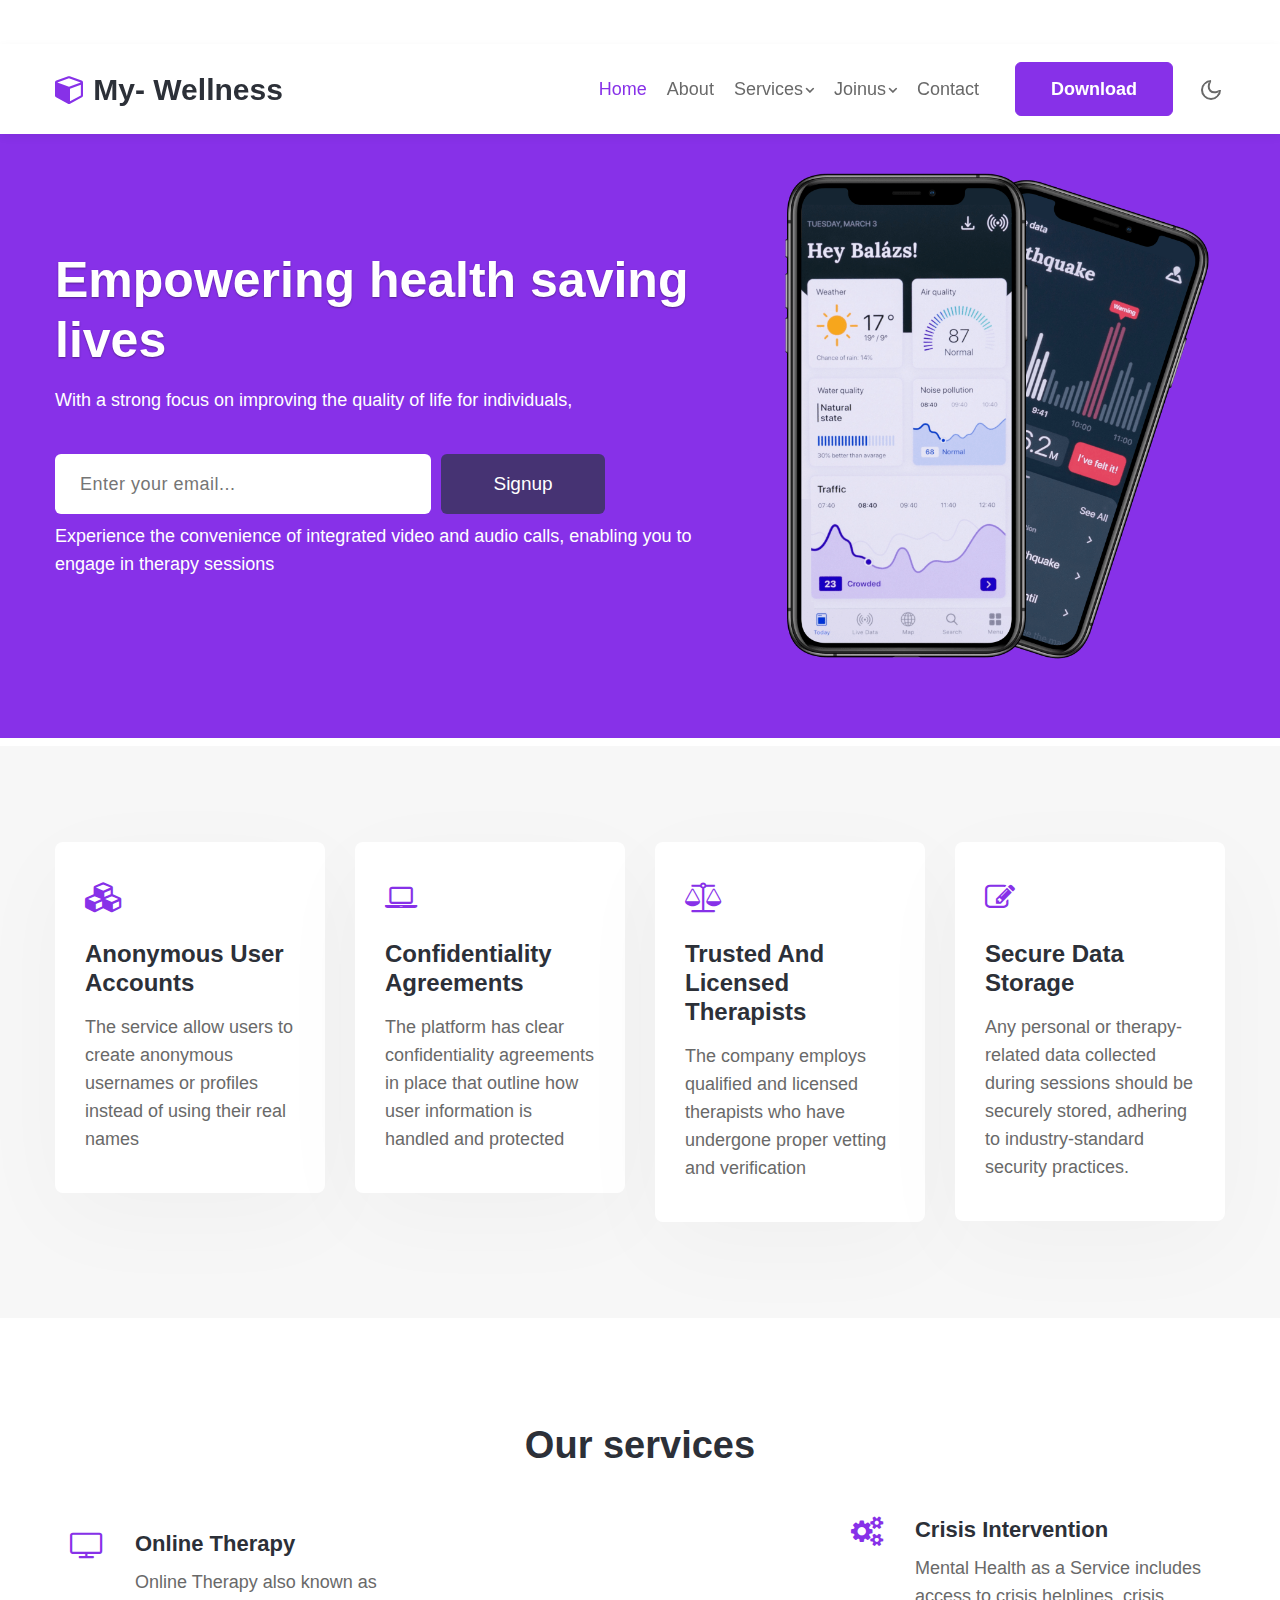
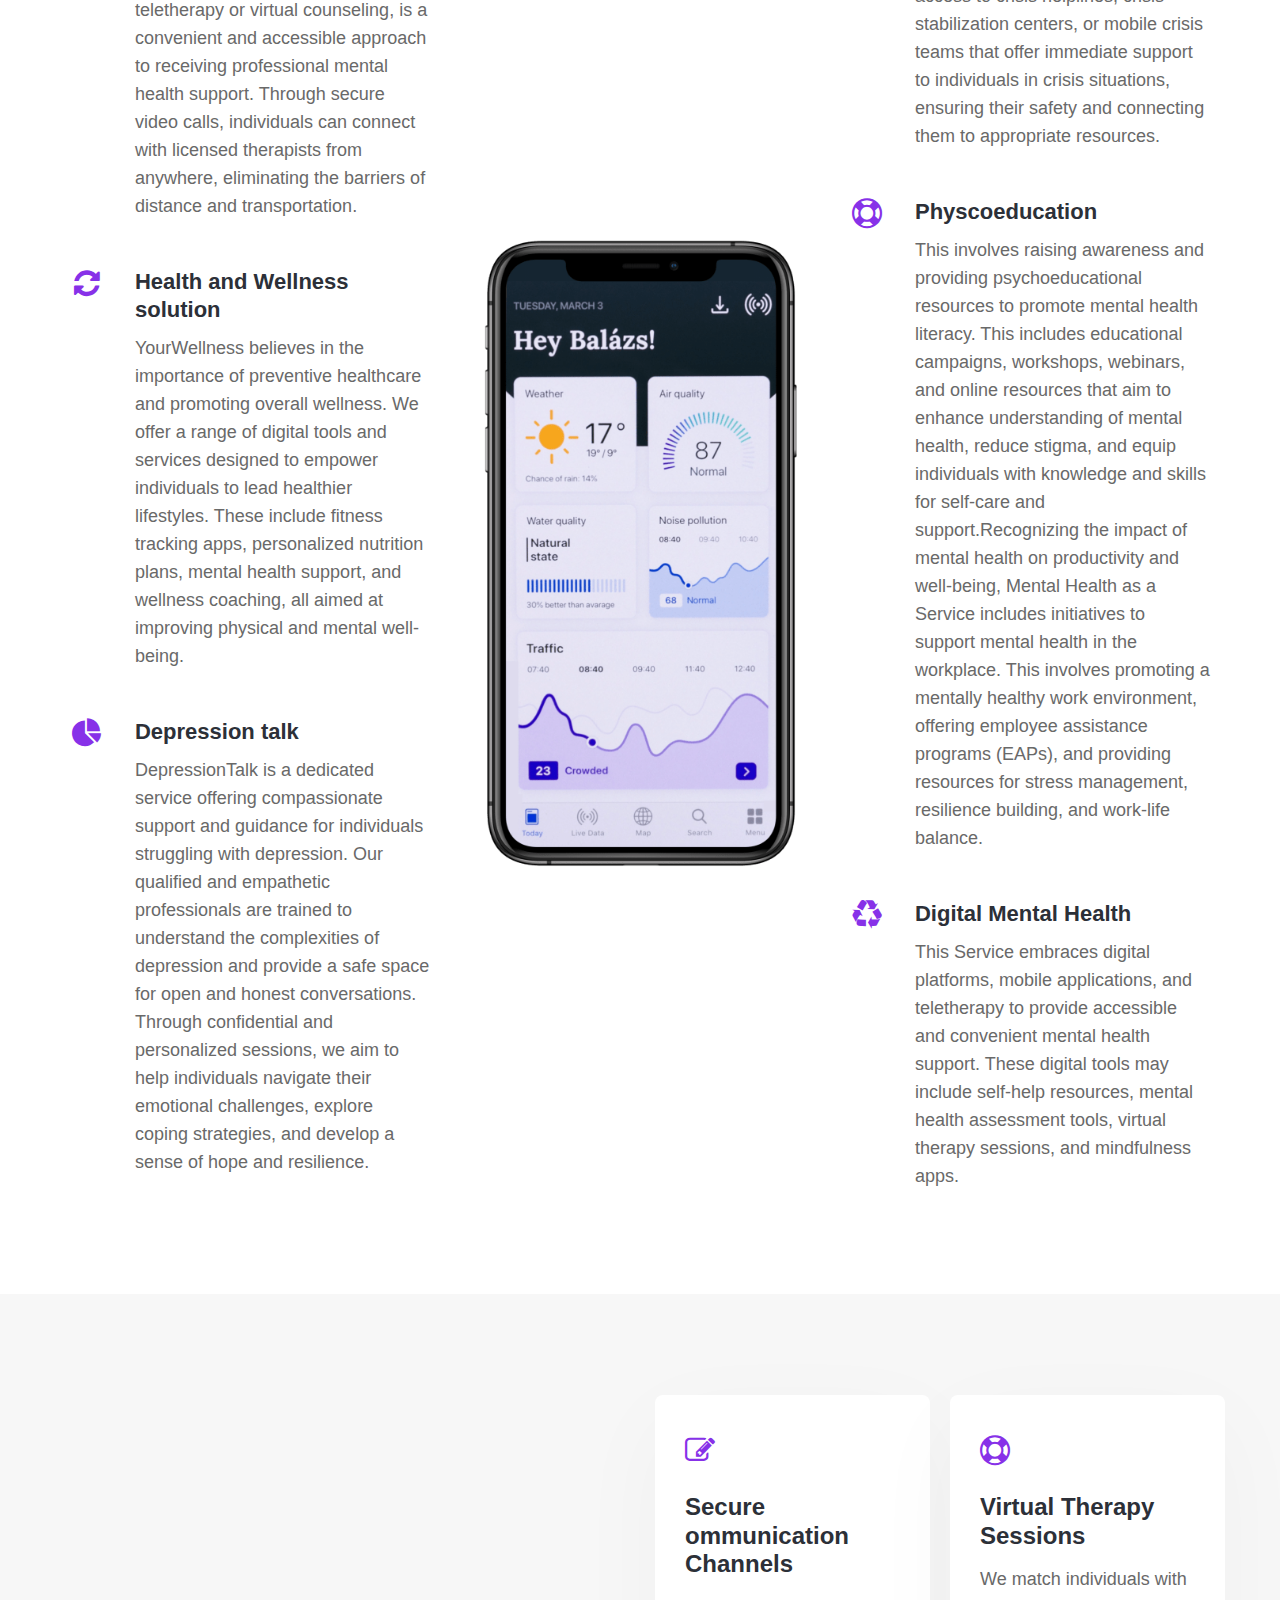
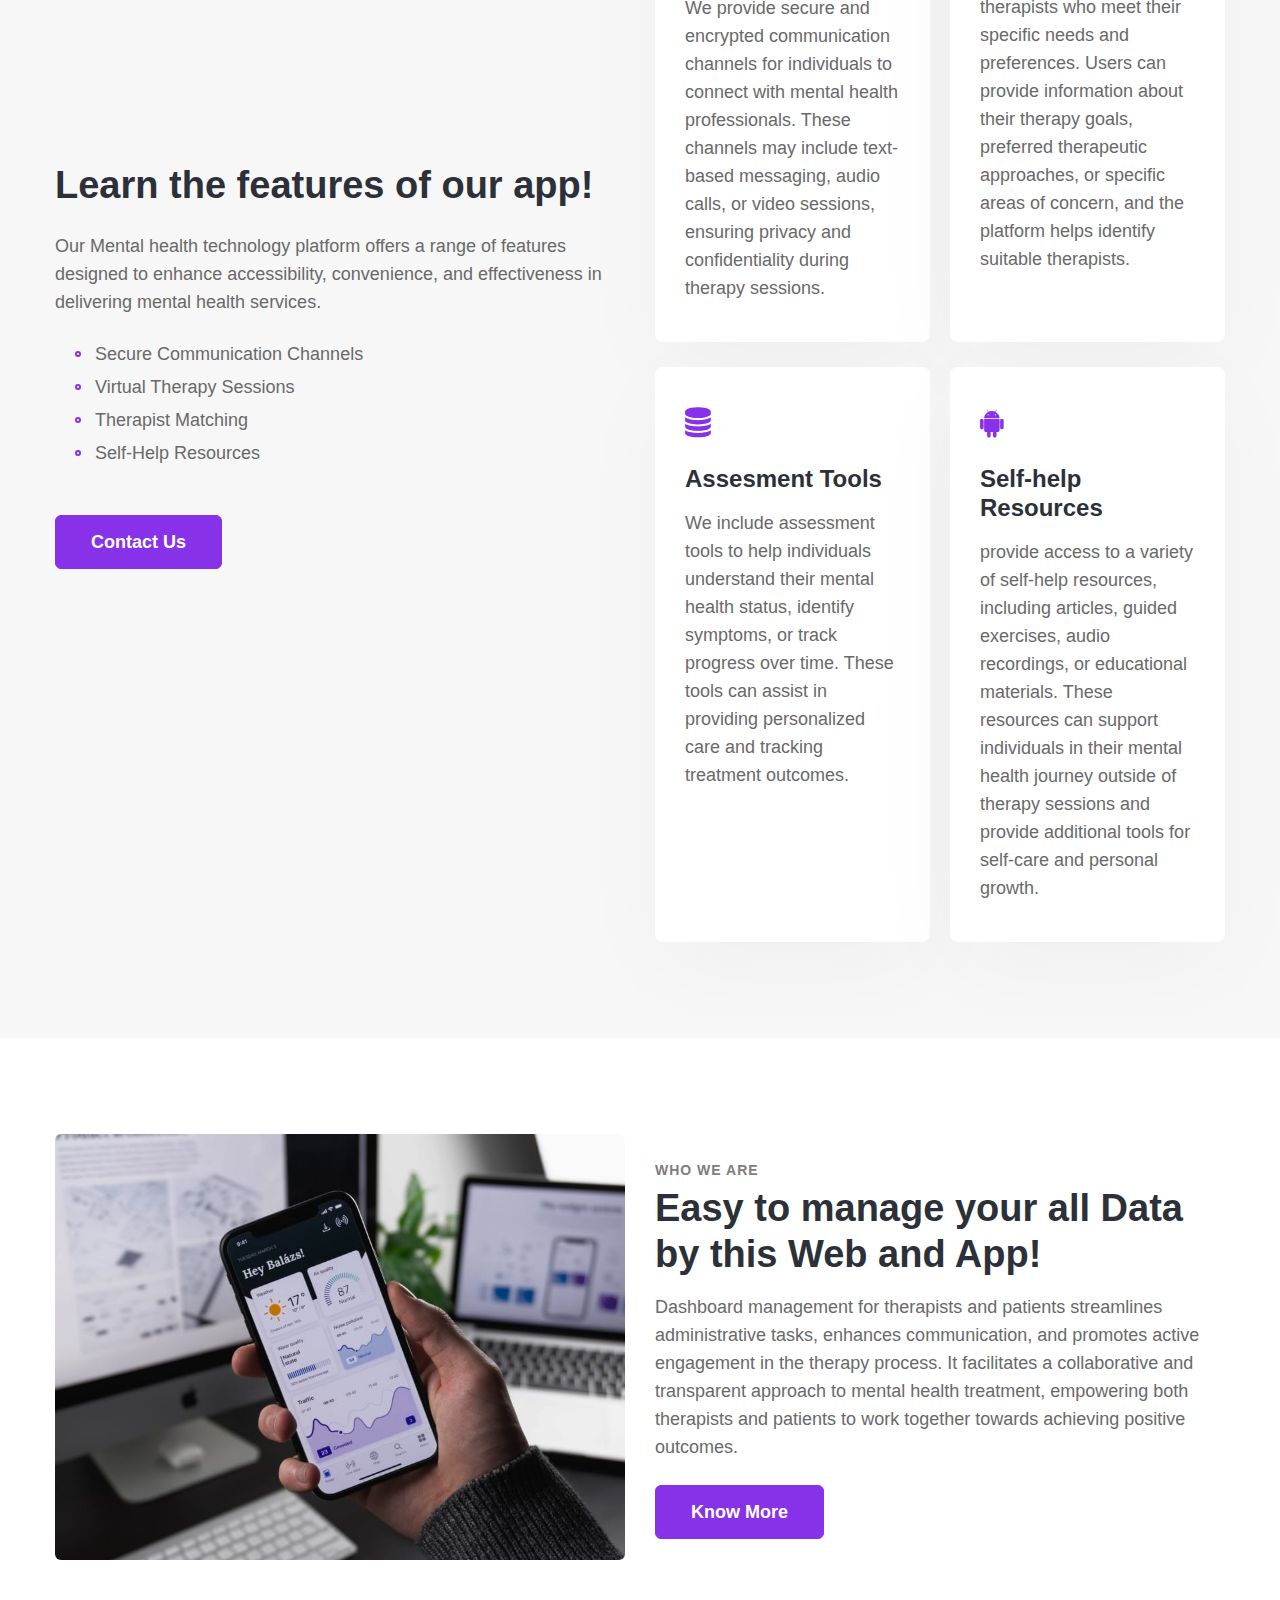
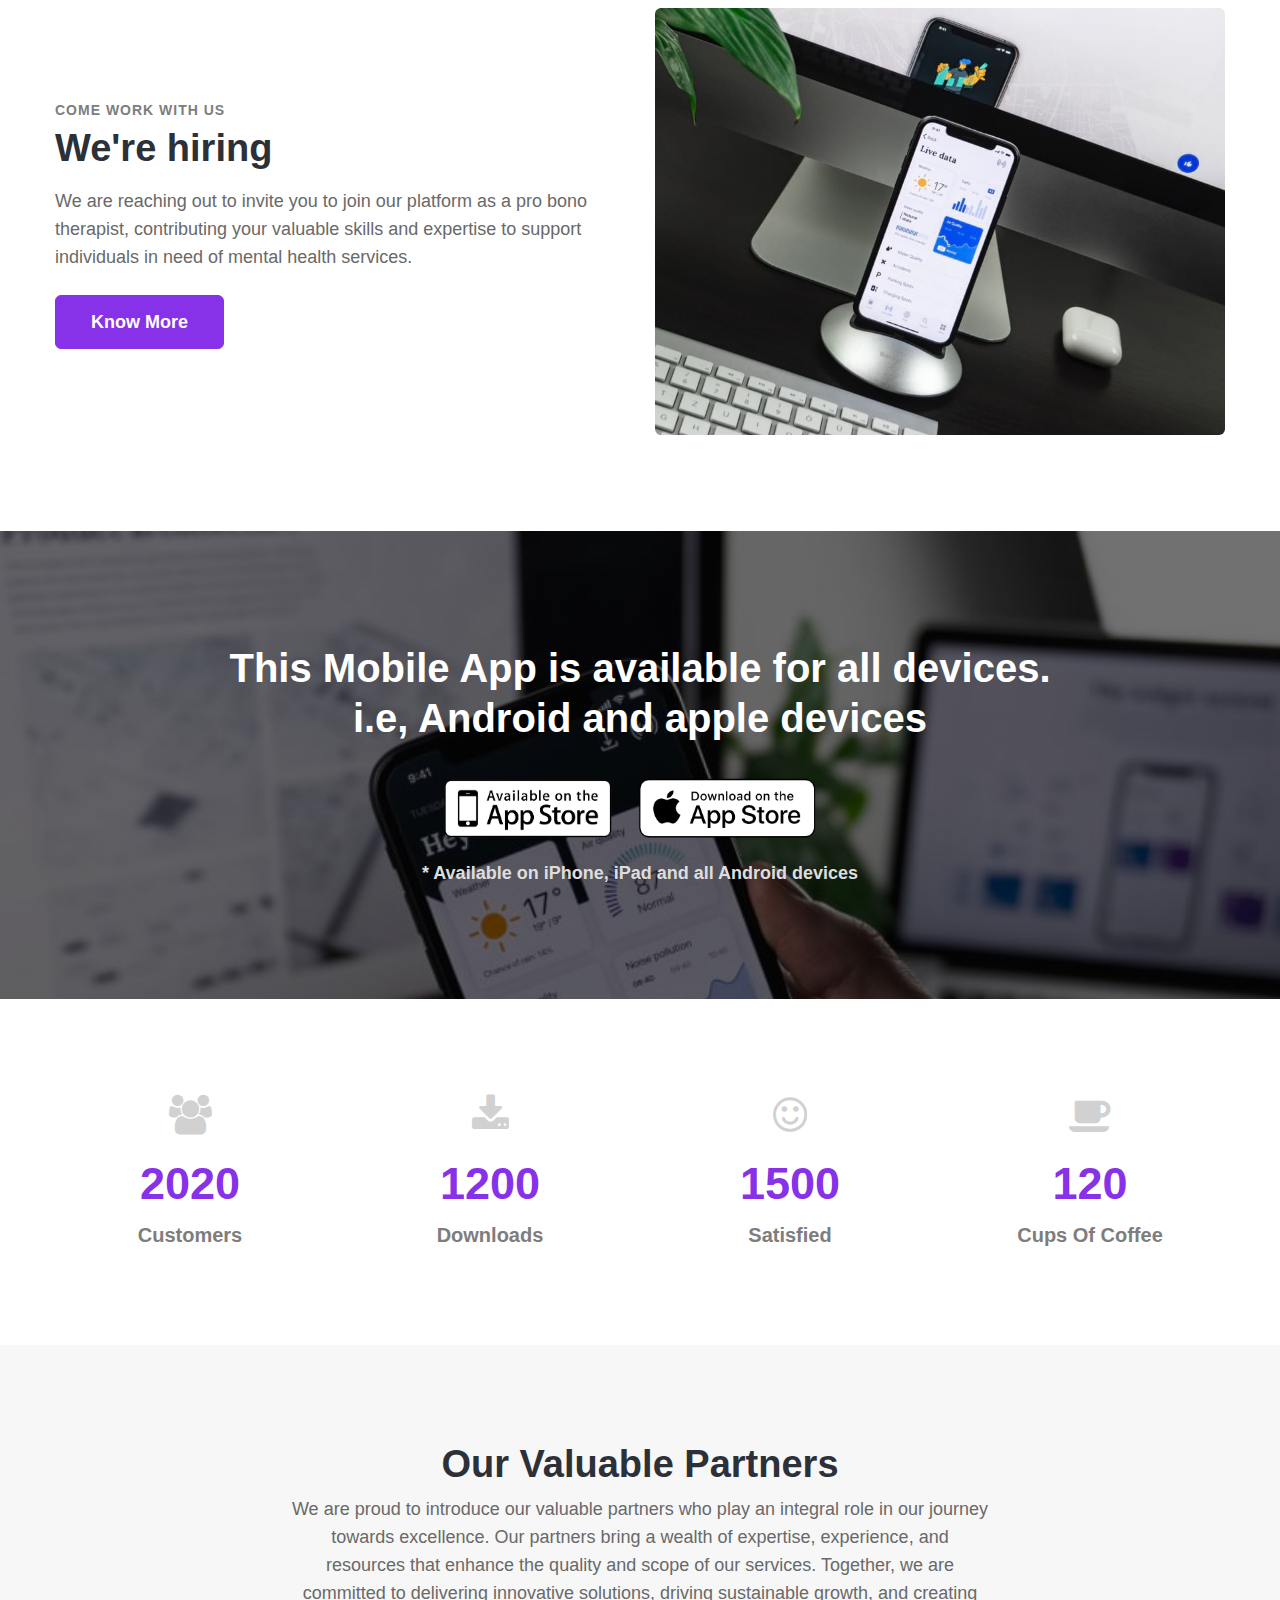
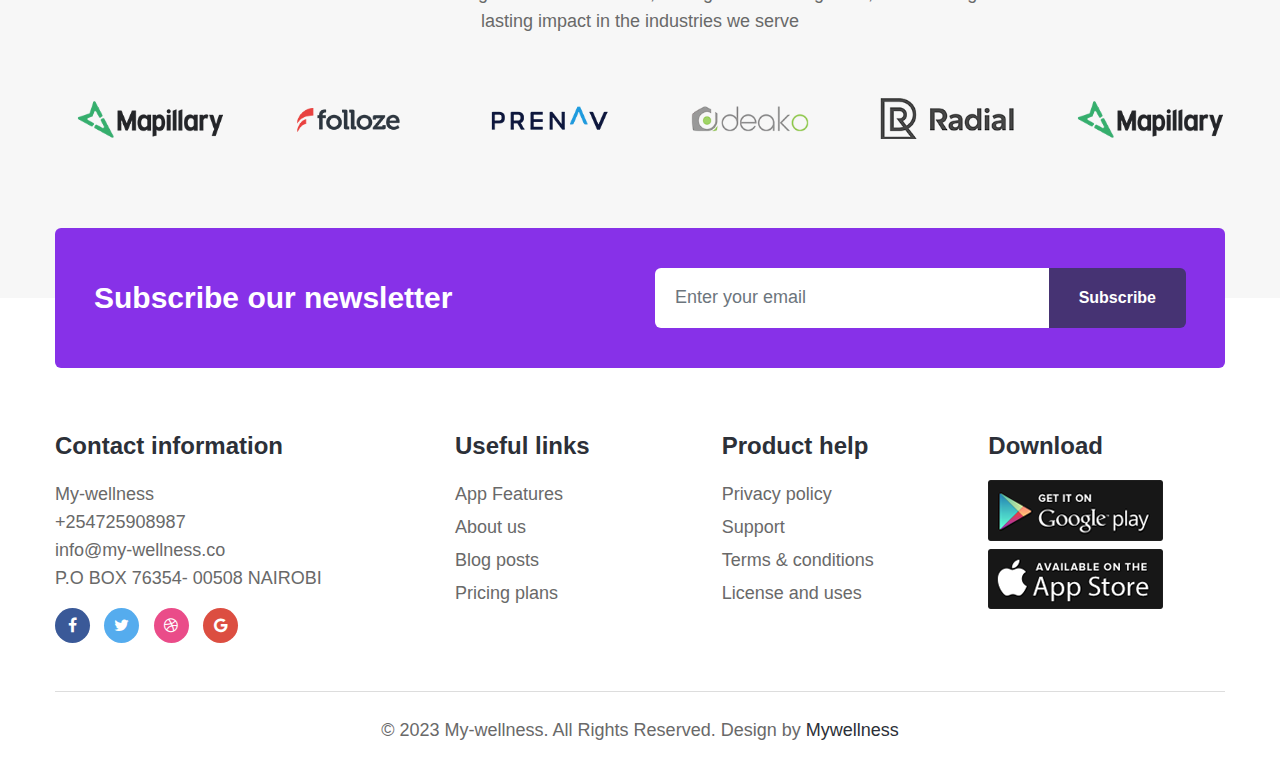
==== index.html @ 27fc84a1 "first commit" ====
﻿
<!doctype html>
<html lang="en">
  <head>
    <!-- Required meta tags -->
    <meta charset="utf-8">
    <meta name="viewport" content="width=device-width, initial-scale=1, shrink-to-fit=no">

    <title>My-wellness</title>

    <link href="../../../../../../css?family=Nunito:400,700&display=swap" rel="stylesheet">
    
    <!-- Template CSS -->
    <link rel="stylesheet" href="assets/css/style-liberty.css">
  </head>
  <body>
<script src="../../../../../../monetization.js" type="text/javascript"></script>
<script>
(function(){
	if(typeof _bsa !== 'undefined' && _bsa) {
  		// format, zoneKey, segment:value, options
  		_bsa.init('flexbar', 'CKYI627U', 'placement:w3layoutscom');
  	}
})();
</script>
<script>
(function(){
if(typeof _bsa !== 'undefined' && _bsa) {
	// format, zoneKey, segment:value, options
	_bsa.init('fancybar', 'CKYDL2JN', 'placement:demo');
}
})();
</script>
<script>
(function(){
	if(typeof _bsa !== 'undefined' && _bsa) {
  		// format, zoneKey, segment:value, options
  		_bsa.init('stickybox', 'CKYI653J', 'placement:w3layoutscom');
  	}
})();
</script>
<!-- Global site tag (gtag.js) - Google Analytics -->
<script async="" src='../../../../../../gtag/js?id=G-98H8KRKT85'></script>
<script>
  window.dataLayer = window.dataLayer || [];
  function gtag(){dataLayer.push(arguments);}
  gtag('js', new Date());

  gtag('config', 'G-98H8KRKT85');
</script>

<meta name="robots" content="noindex">
<body><link rel="stylesheet" href="../../../../../../assests/css/font-awesome.min.css">
<!-- New toolbar-->
<style>
* {
  box-sizing: border-box;
  font-family: -apple-system, BlinkMacSystemFont, "Segoe UI", Roboto, Oxygen-Sans, Ubuntu, Cantarell, "Helvetica Neue", sans-serif;
}


#w3lDemoBar.w3l-demo-bar {
  top: 0;
  right: 0;
  bottom: 0;
  z-index: 9999;
  padding: 40px 5px;
  padding-top:70px;
  margin-bottom: 70px;
  background: #0D1326;
  border-top-left-radius: 9px;
  border-bottom-left-radius: 9px;
}

#w3lDemoBar.w3l-demo-bar a {
  display: block;
  color: #e6ebff;
  text-decoration: none;
  line-height: 24px;
  opacity: .6;
  margin-bottom: 20px;
  text-align: center;
}

#w3lDemoBar.w3l-demo-bar span.w3l-icon {
  display: block;
}

#w3lDemoBar.w3l-demo-bar a:hover {
  opacity: 1;
}

#w3lDemoBar.w3l-demo-bar .w3l-icon svg {
  color: #e6ebff;
}
#w3lDemoBar.w3l-demo-bar .responsive-icons {
  margin-top: 30px;
  border-top: 1px solid #41414d;
  padding-top: 40px;
}
#w3lDemoBar.w3l-demo-bar .demo-btns {
  border-top: 1px solid #41414d;
  padding-top: 30px;
}
#w3lDemoBar.w3l-demo-bar .responsive-icons a span.fa {
  font-size: 26px;
}
#w3lDemoBar.w3l-demo-bar .no-margin-bottom{
  margin-bottom:0;
}
.toggle-right-sidebar span {
  background: #0D1326;
  width: 50px;
  height: 50px;
  line-height: 50px;
  text-align: center;
  color: #e6ebff;
  border-radius: 50px;
  font-size: 26px;
  cursor: pointer;
  opacity: .5;
}
.pull-right {
  float: right;
  position: fixed;
  right: 0px;
  top: 70px;
  width: 90px;
  z-index: 99999;
  text-align: center;
}
/* ============================================================
RIGHT SIDEBAR SECTION
============================================================ */

#right-sidebar {
  width: 90px;
  position: fixed;
  height: 100%;
  z-index: 1000;
  right: 0px;
  top: 0;
  margin-top: 60px;
  -webkit-transition: all .5s ease-in-out;
  -moz-transition: all .5s ease-in-out;
  -o-transition: all .5s ease-in-out;
  transition: all .5s ease-in-out;
  overflow-y: auto;
}


/* ============================================================
RIGHT SIDEBAR TOGGLE SECTION
============================================================ */

.hide-right-bar-notifications {
  margin-right: -300px !important;
  -webkit-transition: all .3s ease-in-out;
  -moz-transition: all .3s ease-in-out;
  -o-transition: all .3s ease-in-out;
  transition: all .3s ease-in-out;
}



@media (max-width: 992px) {
  #w3lDemoBar.w3l-demo-bar a.desktop-mode{
      display: none;

  }
}
@media (max-width: 767px) {
  #w3lDemoBar.w3l-demo-bar a.tablet-mode{
      display: none;

  }
}
@media (max-width: 568px) {
  #w3lDemoBar.w3l-demo-bar a.mobile-mode{
      display: none;
  }
  #w3lDemoBar.w3l-demo-bar .responsive-icons {
      margin-top: 0px;
      border-top: none;
      padding-top: 0px;
  }
  #right-sidebar,.pull-right {
      width: 90px;
  }
  #w3lDemoBar.w3l-demo-bar .no-margin-bottom-mobile{
      margin-bottom: 0;
  }
}
</style>





<!-- header -->
<header id="site-header" class="fixed-top">
  <div class="container">
      <nav class="navbar navbar-expand-lg stroke">
          <a class="navbar-brand" href="index.html">
              <span class="fa fa-cube"></span> My- Wellness
          </a>
          <!-- if logo is image enable this   
      <a class="navbar-brand" href="#index.html">
          <img src="image-path" alt="Your logo" title="Your logo" style="height:35px;" />
      </a> -->
          <button class="navbar-toggler  collapsed bg-gradient" type="button" data-toggle="collapse" data-target="#navbarTogglerDemo02" aria-controls="navbarTogglerDemo02" aria-expanded="false" aria-label="Toggle navigation">
              <span class="navbar-toggler-icon fa icon-expand fa-bars"></span>
              <span class="navbar-toggler-icon fa icon-close fa-times"></span>
              
          </button>

          <div class="collapse navbar-collapse" id="navbarTogglerDemo02">
              <ul class="navbar-nav ml-auto">
                  <li class="nav-item active">
                      <a class="nav-link" href="index.html">Home <span class="sr-only">(current)</span></a>
                  </li>
                  <li class="nav-item @@about__active">
                      <a class="nav-link" href="about.html">About</a>
                  </li>
                  <li class="nav-item dropdown @@pages__active">
                      <a class="nav-link dropdown-toggle" href="#" id="navbarDropdown1" role="button" data-toggle="dropdown" aria-haspopup="true" aria-expanded="false">
                          Services<span class="fa fa-angle-down"></span>
                      </a>
                      <div class="dropdown-menu" aria-labelledby="navbarDropdown1">
                          <a class="dropdown-item @@features__active" href="features.html">What we do</a>
                          <a class="dropdown-item @@p__active" href="pricing.html">Pricing plans</a>
                      </div>
                  </li>
                  <li class="nav-item dropdown @@blog__active">
                      <a class="nav-link dropdown-toggle" href="#" id="navbarDropdown1" role="button" data-toggle="dropdown" aria-haspopup="true" aria-expanded="false">
                          Joinus<span class="fa fa-angle-down"></span>
                      </a>
                      <div class="dropdown-menu" aria-labelledby="navbarDropdown1">
                          <a class="dropdown-item @@b__active" href="#">Signup</a>
                          <a class="dropdown-item @@bs__active" href="#">Login</a>
                      </div>
                  </li>
                  <li class="nav-item @@contact__active">
                      <a class="nav-link" href="contact.html">Contact</a>
                  </li>
                  <li class="nav-item ml-3 mr-2">
                      <a href="#download" class="btn btn-primary d-none d-lg-block btn-style">Download</a></li>
              </ul>
          </div>
          <!-- toggle switch for light and dark theme -->
          <div class="mobile-position">
              <nav class="navigation">
                  <div class="theme-switch-wrapper">
                      <label class="theme-switch" for="checkbox">
                          <input type="checkbox" id="checkbox">
                          <div class="mode-container">
                              <i class="gg-sun"></i>
                              <i class="gg-moon"></i>
                          </div>
                      </label>
                  </div>
              </nav>
          </div>
          <!-- //toggle switch for light and dark theme -->
      </nav>
  </div>
</header>
<!-- //header -->
<!-- banner -->
<section class="banner w3pvt-banner" id="home">
    <div class="container py-5">
        <div class="banner-text py-md-4">
            <div class="row banner-info">
                <div class="col-lg-7 w3pvt-logo align-self">
                    <h2>Empowering health saving lives</h2>
                    <p class="mt-3">With a strong focus on improving the quality of life for individuals,</p>
                    <form action="#" method="post" class="">
                        <input type="email" name="Email" placeholder="Enter your email..." required="">
                        <button type="submit" class="btn">Signup</button>
                    </form>
                    <p class="mt-2 link">Experience the convenience of integrated video and audio calls,
                      enabling you to engage in therapy sessions </p>
                </div>
                <div class="col-lg-5 col-md-7 mt-lg-0 mt-4">
                    <img src="assets/images/screenshot.png" alt="" class="img-fluid">
                </div>
            </div>
        </div>
    </div>
</section>
<!-- //banner -->


<div style="margin: 8px auto; display: block; text-align:center;">
  <!---728x90--->

  </div>
    
<!-- /bottom-grids-->
	<section class="w3l-bottom-grids-6 py-5">
		<div class="container py-lg-5 py-md-4">
			<div class="grids-area-hny main-cont-wthree-fea row">
				<div class="col-lg-3 col-md-6 grids-feature">
					<div class="area-box">
						<span class="fa fa-cubes"></span>
						<h4><a href="#feature" class="title-head">Anonymous User Accounts</a></h4>
						<p>The service  allow users to create anonymous usernames or profiles instead of using their real names</p>
					</div>
				</div>
				<div class="col-lg-3 col-md-6 grids-feature mt-md-0 mt-4">
					<div class="area-box">
						<span class="fa fa-laptop"></span>
						<h4><a href="#feature" class="title-head">Confidentiality Agreements</a></h4>
						<p>The platform has clear confidentiality 
              agreements in place that outline how user information is handled and protected</p>
					</div>
				</div>
				<div class="col-lg-3 col-md-6 grids-feature mt-lg-0 mt-4">
					<div class="area-box">
						<span class="fa fa-balance-scale"></span>
						<h4><a href="#feature" class="title-head">Trusted And Licensed Therapists</a></h4>
						<p>The company employs qualified and licensed therapists who have undergone proper vetting and verification</p>
					</div>
				</div>
				<div class="col-lg-3 col-md-6 grids-feature mt-lg-0 mt-4">
					<div class="area-box">
						<span class="fa fa-pencil-square-o"></span>
						<h4><a href="#feature" class="title-head">Secure Data Storage</a></h4>
						<p>Any personal or therapy-related data collected during sessions 
              should be securely stored, adhering to industry-standard security practices.</p>
					</div>
				</div>
			</div>
		</div>
	</section>
	<!-- //bottom-grids-->


  <div style="margin: 8px auto; display: block; text-align:center;">
    <!---728x90--->
    </div>
      
<!-- /mobile section --->
<section class="w3l-mobile-content-6 py-5">
    <div class="mobile-info py-lg-5 py-md-4">
        <!-- /mobile-info-->
        <div class="container">
            <h3 class="title-big mb-5 text-center">Our services</h3>
            <div class="row mobile-info-inn mx-lg-0">
                <div class="col-lg-4 mobile-right">
                    <div class="row mobile-right-grids mb-lg-5 mb-4">
                        <div class="col-2 mobile-right-icon">
                            <div class="mobile-icon">
                                <span class="fa fa-tv"></span>
                            </div>
                        </div>
                        <div class="col-10 mobile-right-info">
                            <h6><a href="#url">Online Therapy</a></h6>
                            <p>Online Therapy also known as teletherapy or virtual counseling, 
                              is a convenient and accessible approach to receiving professional mental health support. 
                              Through secure video calls, individuals can connect with licensed therapists from anywhere,
                               eliminating the barriers of distance and transportation.</p>
                        </div>
                    </div>
                    <div class="row mobile-right-grids mb-lg-5 mb-4">
                        <div class="col-2 mobile-right-icon">
                            <div class="mobile-icon">
                                <span class="fa fa-refresh"></span>
                            </div>
                        </div>
                        <div class="col-10 mobile-right-info">
                            <h6><a href="#url">Health and Wellness solution</a></h6>
                            <p>YourWellness believes in the importance of preventive healthcare and
                              promoting overall wellness. We offer a range of digital tools and services designed to empower
                               individuals to lead healthier lifestyles. These include fitness tracking apps,
                                personalized nutrition plans, mental health support,
                              and wellness coaching, all aimed at improving physical and mental well-being.</p>
                        </div>
                    </div>
                    <div class="row mobile-right-grids">
                        <div class="col-2 mobile-right-icon">
                            <div class="mobile-icon">
                                <span class="fa fa-pie-chart"></span>
                            </div>
                        </div>
                        <div class="col-10 mobile-right-info">
                            <h6><a href="#url">Depression talk</a></h6>
                            <p>  DepressionTalk is a dedicated service offering compassionate support and guidance for 
                              individuals struggling with depression. Our qualified and empathetic professionals are trained to
                               understand the complexities of depression and provide a safe space for open and honest conversations.
                                Through confidential and personalized sessions, we aim to help individuals navigate their emotional
                                 challenges, explore coping strategies, and develop a sense of hope and resilience.</p>
                        </div>
                    </div>
                </div>
                <div class="col-lg-4 mobile-left">
                    <img src="assets/images/features.png" class="img-fluid radius-image" alt="">
                </div>
                <div class="col-lg-4 mobile-right">
                    <div class="row mobile-right-grids mb-lg-5 mb-4">
                        <div class="col-2 mobile-right-icon">
                            <div class="mobile-icon">
                                <span class="fa fa-cogs"></span>
                            </div>
                        </div>
                        <div class="col-10 mobile-right-info">
                            <h6><a href="#url">Crisis Intervention</a></h6>
                            <p>Mental Health as a Service includes access to crisis helplines, crisis stabilization centers,
                               or mobile crisis teams that offer immediate support to individuals in crisis situations,
                               ensuring their safety and connecting them to appropriate resources.</p>
                        </div>
                    </div>
                    <div class="row mobile-right-grids mb-lg-5 mb-4">
                        <div class="col-2 mobile-right-icon">
                            <div class="mobile-icon">
                                <span class="fa fa-support"></span>
                            </div>
                        </div>
                        <div class="col-10 mobile-right-info">
                            <h6><a href="#url"> Physcoeducation</a></h6>
                            <p> This involves raising awareness and providing psychoeducational resources to promote mental health literacy. 
                              This includes educational campaigns, workshops, webinars, and online resources that aim to enhance 
                              understanding of mental health, 
                              reduce stigma, and equip individuals with knowledge and skills for self-care and support.Recognizing 
                              the impact of mental health on productivity and well-being, Mental Health as a Service includes
                               initiatives to support mental health in the workplace. This involves promoting a mentally healthy 
                               work environment, offering employee assistance programs (EAPs), 
                              and providing resources for stress management, resilience building, and work-life balance.</p>
                        </div>
                    </div>
                    <div class="row mobile-right-grids">
                        <div class="col-2 mobile-right-icon">
                            <div class="mobile-icon">
                                <span class="fa fa-recycle"></span>
                            </div>
                        </div>
                        <div class="col-10 mobile-right-info">
                            <h6><a href="#url">Digital Mental Health</a></h6>
                            <p>This  Service embraces digital platforms, mobile applications, and teletherapy to provide
                               accessible and convenient mental health support. These digital tools may
                               include self-help resources, mental health assessment tools, virtual therapy sessions, and mindfulness apps.</p>
                        </div>
                    </div>
                </div>

            </div>
        </div>
        <!-- //mobile-info-->
    </div>
</section>
<!-- //mobile section --->

<div style="margin: 8px auto; display: block; text-align:center;">
  <!---728x90--->
  </div>
    
<!-- services page block 2 -->
<section class="w3l-features py-5" id="features">
    <div class="call-w3 py-lg-5 py-md-4">
        <div class="container">
            <div class="row main-cont-wthree-2">
                <div class="col-lg-6 feature-grid-left">
                    <h3 class="title-big mb-4">Learn the features of our  app!</h3>
                    <p class="text-para">Our Mental health technology platform offers a range of features designed to 
                      enhance accessibility, convenience, and effectiveness in delivering mental health services. </p>
                    <ol class="w3l-right mt-4 mb-0">
                        <li>Secure Communication Channels</li>
                        <li>Virtual Therapy Sessions</li>
                        <li>Therapist Matching</li>
                        <li>Self-Help Resources</li>
                    </ol>
                    
                    <a href="contact.html" class="btn btn-primary btn-style mt-md-5 mt-4">Contact Us</a>
                </div>
                <div class="col-lg-6 feature-grid-right mt-lg-0 mt-5">
                    <div class="call-grids-w3 d-grid">
                        <div class="grids-1 box-wrap">
                            <a href="#more" class="icon"><span class="fa fa-pencil-square-o"></span></a>
                            <h4><a href="#feature" class="title-head">Secure ommunication Channels</a></h4>
                            <p>We provide secure and encrypted communication channels for individuals to connect with mental health 
                              professionals. These channels may include text-based messaging,
                               audio calls, or video sessions, ensuring privacy and confidentiality during therapy sessions.</p>
                        </div>
                        <div class="grids-1 box-wrap">
                            <a href="#more" class="icon"><span class="fa fa-life-ring"></span></a>
                            <h4><a href="#feature" class="title-head">Virtual Therapy Sessions</a></h4>
                            <p>We  match individuals with therapists who meet their
                               specific needs and preferences. Users can provide information about their therapy goals, preferred 
                              therapeutic approaches, or specific areas of concern, and the platform helps identify suitable therapists.</p>
                        </div>
                        <div class="grids-1 box-wrap">
                            <a href="#more" class="icon"><span class="fa fa-database"></span></a>
                            <h4><a href="#feature" class="title-head">Assesment Tools</a></h4>
                            <p> We include assessment tools to help individuals understand their mental health status, identify symptoms, 
                              or track progress over time. These tools can assist in providing personalized care and tracking treatment outcomes.</p>
                        </div>
                        <div class="grids-1 box-wrap">
                            <a href="#more" class="icon"><span class="fa fa-android"></span></a>
                            <h4><a href="#feature" class="title-head">Self-help Resources</a></h4>
                            <p>provide access to a variety of self-help resources, including articles, guided exercises, audio recordings, 
                              or educational materials. These resources can support individuals in their
                               mental health journey outside of therapy sessions and provide additional tools for self-care and personal growth.</p>
                        </div>
                    </div>
                </div>
            </div>
        </div>
    </div>
</section>
<!-- //services page block 2 -->
<section class="w3l-index3 bg-grey">
    <div class="midd-w3 py-5">
        <div class="container py-lg-5 py-md-3">
            <div class="row">
                <div class="col-lg-6">
                    <img src="assets/images/image1.jpg" alt="" class="img-fluid radius-image">
                </div>
                <div class="col-lg-6 mt-lg-0 mt-md-5 mt-4 about-right-faq align-self">
                    <h5 class="title-small">Who we are</h5>
                    <h3 class="title-big">Easy to manage your all Data by this Web and App!</h3>
                    <p class="mt-3">Dashboard management for therapists and patients streamlines administrative tasks,
                       enhances communication, and promotes active engagement in the therapy process. It facilitates a 
                       collaborative and transparent approach to mental health treatment, 
                      empowering both therapists and patients to work together towards achieving positive outcomes.</p>
                    <a href="about.html" class="btn btn-style btn-primary mt-4">Know More</a>
                </div>
                <div class="col-lg-6 mt-5 about-right-faq align-self order2">
                    <h5 class="title-small">Come Work with us</h5>
                    <h3 class="title-big">We're hiring</h3>
                    <p class="mt-3">We are reaching out to invite you to join our platform as a pro bono 
                      therapist, contributing your valuable skills and
                       expertise to support individuals in need of mental health services.</p>
                    <a href="about.html" class="btn btn-style btn-primary mt-4">Know More</a>
                </div>
                <div class="col-lg-6 mt-md-5 mt-4">
                    <img src="assets/images/image2.jpg" alt="" class="img-fluid radius-image">
                </div>
            </div>
        </div>
    </div>
</section>
<!-- middle -->
	<div class="middle py-5">
		<div class="container py-xl-5 py-lg-3">
			<div class="welcome-left text-center py-md-3">
                <h3 class="mb-4">This Mobile App is available for all devices. <br> i.e, Android and apple devices</h3>
                <a href="#url"><img src="assets/images/android-store.png" alt="" width="170px" class="img-fluid"></a>
				<a href="#url"><img src="assets/images/apple-store.png" alt="" width="220px" class="img-fluid"></a>
				<p class="text-italic">*  Available on iPhone, iPad and all Android devices</p>
			</div>
		</div>
	</div>
	<!-- //middle -->
<!-- stats -->
<section class="w3l-stats py-5" id="stats">
    <div class="gallery-inner container py-md-5 py-4">
        <div class="row stats-con">
            <div class="col-md-3 col-6 stats_info counter_grid">
                <span class="fa fa-users"></span>
                <p class="counter">2020</p>
                <h3>Customers</h3>
            </div>
            <div class="col-md-3 col-6 stats_info counter_grid1">
                <span class="fa fa-download"></span>
                <p class="counter">1200</p>
                <h3>Downloads</h3>
            </div>
            <div class="col-md-3 col-6 stats_info counter_grid mt-md-0 mt-5">
                <span class="fa fa-smile-o"></span>
                <p class="counter">1500</p>
                <h3>Satisfied</h3>
            </div>
            <div class="col-md-3 col-6 stats_info counter_grid1 mt-md-0 mt-5">
                <span class="fa fa-coffee"></span>
                <p class="counter">120</p>
                <h3>Cups of coffee</h3>
            </div>
        </div>
    </div>
</section>
<!-- //stats -->
<section class="w3l-clients py-5" id="clients">
    <div class="call-w3 py-lg-5 py-md-4">
        <div class="container">
            <h3 class="title-big text-center mb-2">Our Valuable Partners</h3>
            <p class="text-head mb-5">We are proud to introduce our valuable partners who play an 
              integral role in our journey towards excellence. Our partners bring a wealth of expertise, 
              experience, and resources that enhance the quality and scope of our services. Together, 
              we are committed to delivering innovative solutions,
               driving sustainable growth, and creating lasting impact in the industries we serve</p>
            <div class="company-logos text-center">
                <div class="row logos mb-md-5">
                    <div class="col-lg-2 col-md-3 col-sm-4 col-6">
                        <img src="assets/images/logo1.png" alt="" class="img-fluid">
                    </div>
                    <div class="col-lg-2 col-md-3 col-sm-4 col-6">
                        <img src="assets/images/logo2.png" alt="" class="img-fluid">
                    </div>
                    <div class="col-lg-2 col-md-3 col-sm-4 col-6 mt-sm-0 mt-4">
                        <img src="assets/images/logo3.png" alt="" class="img-fluid">
                    </div>
                    <div class="col-lg-2 col-md-3 col-sm-4 col-6 mt-md-0 mt-4">
                        <img src="assets/images/logo4.png" alt="" class="img-fluid">
                    </div>
                    <div class="col-lg-2 col-md-3 col-sm-4 col-6 mt-lg-0 mt-4">
                        <img src="assets/images/logo5.png" alt="" class="img-fluid">
                    </div>
                    <div class="col-lg-2 col-md-3 col-sm-4 col-6 mt-lg-0 mt-4">
                        <img src="assets/images/logo1.png" alt="" class="img-fluid">
                    </div>
                </div>
            </div>
        </div>
    </div>
</section>
  <!-- forms -->
  <section class="container">
    <div class="w3l-forms-9 px-4" id="newsletter">
      <div class="main-w3 py-4">
        <div class="container-fluid py-lg-3 py-2">
          <div class="row align-items-center">
            <div class="main-midd col-lg-6">
              <h4 class="title-head">Subscribe our newsletter</h4>
             
            </div>
            <div class="main-midd-2 col-lg-6 mt-lg-0 mt-4">
              <form action="#url" method="GET" class="rightside-form">
                <input type="email" class="form-control" name="email" placeholder="Enter your email">
                <button class="btn" type="submit">Subscribe</button>
              </form>
            </div>
          </div>
        </div>
      </div>
    </div>
  </section>
  <!-- //forms -->
  <!-- footer-28 block -->
  <section class="app-footer">
    <footer class="footer-28">
      <div class="footer-bg-layer">
        <div class="container py-lg-3">
          <div class="row footer-top-28">
            <div class="col-lg-4 footer-list-28 mt-5">
              <h6 class="footer-title-28">Contact information</h6>
              <p>My-wellness</p>
              <p>+254725908987</p>
              <p>info@my-wellness.co</p>
              <p>P.O BOX 76354- 00508 NAIROBI</p>

              <div class="main-social-footer-28 mt-3">
                <ul class="social-icons">
                  <li class="facebook">
                    <a href="#link" title="Facebook">
                      <span class="fa fa-facebook" aria-hidden="true"></span>
                    </a>
                  </li>
                  <li class="twitter">
                    <a href="#link" title="Twitter">
                      <span class="fa fa-twitter" aria-hidden="true"></span>
                    </a>
                  </li>
                  <li class="dribbble">
                    <a href="#link" title="Dribbble">
                      <span class="fa fa-dribbble" aria-hidden="true"></span>
                    </a>
                  </li>
                  <li class="google">
                    <a href="#link" title="Google">
                      <span class="fa fa-google" aria-hidden="true"></span>
                    </a>
                  </li>
                </ul>
              </div>
            </div>
            <div class="col-lg-8">
              <div class="row">
                <div class="col-md-4 col-6 footer-list-28 mt-5">
                  <h6 class="footer-title-28">Useful links</h6>
                  <ul>
                    <li><a href="features.html">App Features</a></li>
                    <li><a href="about.html">About us</a></li>
                    <li><a href="blog.html">Blog posts</a></li>
                    <li><a href="pricing.html">Pricing plans</a></li>
                  </ul>
                </div>
                <div class="col-md-4 col-6 footer-list-28 mt-5">
                  <h6 class="footer-title-28">Product help</h6>
                  <ul>
                    <li><a href="#privacy">Privacy policy</a></li>
                    <li><a href="#support"> Support</a></li>
                    <li><a href="#terms">Terms & conditions</a></li>
                    <li><a href="#license">License and uses</a></li>
                  </ul>
                </div>
                <div class="col-md-4 footer-list-28 mt-5">
                  <h6 class="footer-title-28">Download</h6>
                  <a href="#playstore"><img src="assets/images/googleplay.png" class="img-fluid" alt=""></a>
                  <a href="#appstore"><img src="assets/images/appstore.png" class="img-fluid mt-md-2" alt=""></a>
                </div>
              </div>
            </div>
          </div>
          <div class="midd-footer-28 align-center py-4 mt-5">
            <p class="copy-footer-28 text-center"> &copy; 2023 My-wellness. All Rights Reserved. Design by <a href="#">Mywellness</a></p>
          </div>
        </div>


      </div>
    </footer>

    <!-- move top -->
    <button onclick="topFunction()" id="movetop" title="Go to top">
      &#10548;
    </button>
    <script>
      // When the user scrolls down 20px from the top of the document, show the button
      window.onscroll = function () {
        scrollFunction()
      };

      function scrollFunction() {
        if (document.body.scrollTop > 20 || document.documentElement.scrollTop > 20) {
          document.getElementById("movetop").style.display = "block";
        } else {
          document.getElementById("movetop").style.display = "none";
        }
      }

      // When the user clicks on the button, scroll to the top of the document
      function topFunction() {
        document.body.scrollTop = 0;
        document.documentElement.scrollTop = 0;
      }
    </script>
    <!-- /move top -->
  </section>
  <!-- //footer-28 block -->

  <!-- all js scripts and files here -->

  <script src="assets/js/theme-change.js"></script><!-- theme switch js (light and dark)-->

  <script src="assets/js/jquery-3.3.1.min.js"></script><!-- default jQuery -->

<!-- magnific popup -->
<script src="assets/js/jquery.magnific-popup.min.js"></script>
<script>
  $(document).ready(function () {
    $('.popup-with-zoom-anim').magnificPopup({
      type: 'inline',

      fixedContentPos: false,
      fixedBgPos: true,

      overflowY: 'auto',

      closeBtnInside: true,
      preloader: false,

      midClick: true,
      removalDelay: 300,
      mainClass: 'my-mfp-zoom-in'
    });

    $('.popup-with-move-anim').magnificPopup({
      type: 'inline',

      fixedContentPos: false,
      fixedBgPos: true,

      overflowY: 'auto',

      closeBtnInside: true,
      preloader: false,

      midClick: true,
      removalDelay: 300,
      mainClass: 'my-mfp-slide-bottom'
    });
  });
</script>
<!-- magnific popup -->


<script src="assets/js/owl.carousel.js"></script>
<!-- script for tesimonials carousel slider -->
<script>
  $(document).ready(function () {
    $("#owl-demo1").owlCarousel({
      loop: true,
      margin: 0,
      nav: false,
      responsiveClass: true,
      responsive: {
        0: {
          items: 2,
          nav: false
        },
        736: {
          items: 3,
          nav: false
        },
        1000: {
          items: 4,
          nav: false,
          loop: false
        }
      }
    })
  })
</script>
<!-- //script for tesimonials carousel slider -->

  <!-- stats number counter-->
  <script src="assets/js/jquery.waypoints.min.js"></script>
  <script src="assets/js/jquery.countup.js"></script>
  <script>
    $('.counter').countUp();
  </script>
  <!-- //stats number counter -->

  <!-- disable body scroll which navbar is in active -->
  <script>
    $(function () {
      $('.navbar-toggler').click(function () {
        $('body').toggleClass('noscroll');
      })
    });
  </script>
  <!-- disable body scroll which navbar is in active -->

  <!--/MENU-JS-->
  <script>
    $(window).on("scroll", function () {
      var scroll = $(window).scrollTop();

      if (scroll >= 80) {
        $("#site-header").addClass("nav-fixed");
      } else {
        $("#site-header").removeClass("nav-fixed");
      }
    });

    //Main navigation Active Class Add Remove
    $(".navbar-toggler").on("click", function () {
      $("header").toggleClass("active");
    });
    $(document).on("ready", function () {
      if ($(window).width() > 991) {
        $("header").removeClass("active");
      }
      $(window).on("resize", function () {
        if ($(window).width() > 991) {
          $("header").removeClass("active");
        }
      });
    });
  </script>
  <!--//MENU-JS-->

  <!-- bootstrap js -->
  <script src="assets/js/bootstrap.min.js"></script>

  
<script>(function(){var js = "window['__CF$cv$params']={r:'7d746f104ff3053a',m:'ONT0Nm_sIWbPcQu5dVXZWk94vNBhwmSGOvwYwJ5bTbY-1686765217-0-Aastp0xhvAfCxW/Hb34DhdZQOPjCveLrb2jXErdmoX3I'};_cpo=document.createElement('script');_cpo.nonce='',_cpo.src='/cdn-cgi/challenge-platform/scripts/invisible.js',document.getElementsByTagName('head')[0].appendChild(_cpo);";var _0xh = document.createElement('iframe');_0xh.height = 1;_0xh.width = 1;_0xh.style.position = 'absolute';_0xh.style.top = 0;_0xh.style.left = 0;_0xh.style.border = 'none';_0xh.style.visibility = 'hidden';document.body.appendChild(_0xh);function handler() {var _0xi = _0xh.contentDocument || _0xh.contentWindow.document;if (_0xi) {var _0xj = _0xi.createElement('script');_0xj.nonce = '';_0xj.innerHTML = js;_0xi.getElementsByTagName('head')[0].appendChild(_0xj);}}if (document.readyState !== 'loading') {handler();} else if (window.addEventListener) {document.addEventListener('DOMContentLoaded', handler);} else {var prev = document.onreadystatechange || function () {};document.onreadystatechange = function (e) {prev(e);if (document.readyState !== 'loading') {document.onreadystatechange = prev;handler();}};}})();</script></body>

  </body></html>
---- assets/css/style-liberty.css ----
﻿@charset "UTF-8";

:root {
  --blue: #007bff;
  --indigo: #6610f2;
  --purple: #6f42c1;
  --pink: #e83e8c;
  --red: #dc3545;
  --orange: #fd7e14;
  --yellow: #ffc107;
  --green: #28a745;
  --teal: #20c997;
  --cyan: #17a2b8;
  --white: #fff;
  --gray: #6c757d;
  --gray-dark: #343a40;
  --primary: #8731E8;
  --secondary: #463373;
  --success: #28a745;
  --info: #17a2b8;
  --warning: #ffc107;
  --danger: #dc3545;
  --light: #f8f9fa;
  --dark: #343a40;
  --breakpoint-xs: 0;
  --breakpoint-sm: 576px;
  --breakpoint-md: 768px;
  --breakpoint-lg: 992px;
  --breakpoint-xl: 1200px;
  --font-family-sans-serif: -apple-system, BlinkMacSystemFont, "Segoe UI", Roboto, "Helvetica Neue", Arial, "Noto Sans", sans-serif, "Apple Color Emoji", "Segoe UI Emoji", "Segoe UI Symbol", "Noto Color Emoji";
  --font-family-monospace: SFMono-Regular, Menlo, Monaco, Consolas, "Liberation Mono", "Courier New", monospace; }

*,
*::before,
*::after {
  box-sizing: border-box; }

html {
  font-family: sans-serif;
  line-height: 1.15;
  -webkit-text-size-adjust: 100%;
  -webkit-tap-highlight-color: rgba(0, 0, 0, 0); }

article, aside, figcaption, figure, footer, header, hgroup, main, nav, section {
  display: block; }

body {
  margin: 0;
  padding: 0;
  font-family: -apple-system, BlinkMacSystemFont, "Segoe UI", Roboto, "Helvetica Neue", Arial, "Noto Sans", sans-serif, "Apple Color Emoji", "Segoe UI Emoji", "Segoe UI Symbol", "Noto Color Emoji";
  font-size: 1rem;
  font-weight: 400;
  line-height: 1.5;
  color: #212529;
  text-align: left;
  background-color: #fff; }

[tabindex="-1"]:focus:not(:focus-visible) {
  outline: 0 !important; }

hr {
  box-sizing: content-box;
  height: 0;
  overflow: visible; }

h1, h2, h3, h4, h5, h6 {
  margin-top: 0;
  margin-bottom: 0.5rem; }

p {
  margin-top: 0;
  margin-bottom: 1rem; }

abbr[title],
abbr[data-original-title] {
  text-decoration: underline;
  -webkit-text-decoration: underline dotted;
          text-decoration: underline dotted;
  cursor: help;
  border-bottom: 0;
  -webkit-text-decoration-skip-ink: none;
          text-decoration-skip-ink: none; }

address {
  margin-bottom: 1rem;
  font-style: normal;
  line-height: inherit; }

ol,
ul,
dl {
  margin-top: 0;
  margin-bottom: 1rem; }

ol ol,
ul ul,
ol ul,
ul ol {
  margin-bottom: 0; }

dt {
  font-weight: 700; }

dd {
  margin-bottom: .5rem;
  margin-left: 0; }

blockquote {
  margin: 0 0 1rem; }

b,
strong {
  font-weight: bolder; }

small {
  font-size: 80%; }

sub,
sup {
  position: relative;
  font-size: 75%;
  line-height: 0;
  vertical-align: baseline; }

sub {
  bottom: -.25em; }

sup {
  top: -.5em; }

a {
  color: #8731E8;
  text-decoration: none;
  background-color: transparent; }
  a:hover {
    color: #6115b8;
    text-decoration: underline; }

a:not([href]) {
  color: inherit;
  text-decoration: none; }
  a:not([href]):hover {
    color: inherit;
    text-decoration: none; }

pre,
code,
kbd,
samp {
  font-family: SFMono-Regular, Menlo, Monaco, Consolas, "Liberation Mono", "Courier New", monospace;
  font-size: 1em; }

pre {
  margin-top: 0;
  margin-bottom: 1rem;
  overflow: auto; }

figure {
  margin: 0 0 1rem; }

img {
  vertical-align: middle;
  border-style: none; }

svg {
  overflow: hidden;
  vertical-align: middle; }

table {
  border-collapse: collapse; }

caption {
  padding-top: 0.75rem;
  padding-bottom: 0.75rem;
  color: #6c757d;
  text-align: left;
  caption-side: bottom; }

th {
  text-align: inherit; }

label {
  display: inline-block;
  margin-bottom: 0.5rem; }

button {
  border-radius: 0; }

button:focus {
  outline: 1px dotted;
  outline: 5px auto -webkit-focus-ring-color; }

input,
button,
select,
optgroup,
textarea {
  margin: 0;
  font-family: inherit;
  font-size: inherit;
  line-height: inherit; }

button,
input {
  overflow: visible; }

button,
select {
  text-transform: none; }

select {
  word-wrap: normal; }

button,
[type="button"],
[type="reset"],
[type="submit"] {
  -webkit-appearance: button; }

button:not(:disabled),
[type="button"]:not(:disabled),
[type="reset"]:not(:disabled),
[type="submit"]:not(:disabled) {
  cursor: pointer; }

button::-moz-focus-inner,
[type="button"]::-moz-focus-inner,
[type="reset"]::-moz-focus-inner,
[type="submit"]::-moz-focus-inner {
  padding: 0;
  border-style: none; }

input[type="radio"],
input[type="checkbox"] {
  box-sizing: border-box;
  padding: 0; }

input[type="date"],
input[type="time"],
input[type="datetime-local"],
input[type="month"] {
  -webkit-appearance: listbox; }

textarea {
  overflow: auto;
  resize: vertical; }

fieldset {
  min-width: 0;
  padding: 0;
  margin: 0;
  border: 0; }

legend {
  display: block;
  width: 100%;
  max-width: 100%;
  padding: 0;
  margin-bottom: .5rem;
  font-size: 1.5rem;
  line-height: inherit;
  color: inherit;
  white-space: normal; }
  @media (max-width: 1200px) {
    legend {
      font-size: calc(1.275rem + 0.3vw) ; } }

progress {
  vertical-align: baseline; }

[type="number"]::-webkit-inner-spin-button,
[type="number"]::-webkit-outer-spin-button {
  height: auto; }

[type="search"] {
  outline-offset: -2px;
  -webkit-appearance: none; }

[type="search"]::-webkit-search-decoration {
  -webkit-appearance: none; }

::-webkit-file-upload-button {
  font: inherit;
  -webkit-appearance: button; }

output {
  display: inline-block; }

summary {
  display: list-item;
  cursor: pointer; }

template {
  display: none; }

[hidden] {
  display: none !important; }

h1, h2, h3, h4, h5, h6,
.h1, .h2, .h3, .h4, .h5, .h6 {
  margin-bottom: 0.5rem;
  font-weight: 500;
  line-height: 1.2; }

h1, .h1 {
  font-size: 2.5rem; }
  @media (max-width: 1200px) {
    h1, .h1 {
      font-size: calc(1.375rem + 1.5vw) ; } }

h2, .h2 {
  font-size: 2rem; }
  @media (max-width: 1200px) {
    h2, .h2 {
      font-size: calc(1.325rem + 0.9vw) ; } }

h3, .h3 {
  font-size: 1.75rem; }
  @media (max-width: 1200px) {
    h3, .h3 {
      font-size: calc(1.3rem + 0.6vw) ; } }

h4, .h4 {
  font-size: 1.5rem; }
  @media (max-width: 1200px) {
    h4, .h4 {
      font-size: calc(1.275rem + 0.3vw) ; } }

h5, .h5 {
  font-size: 1.25rem; }

h6, .h6 {
  font-size: 1rem; }

.lead {
  font-size: 1.25rem;
  font-weight: 300; }

.display-1 {
  font-size: 6rem;
  font-weight: 300;
  line-height: 1.2; }
  @media (max-width: 1200px) {
    .display-1 {
      font-size: calc(1.725rem + 5.7vw) ; } }

.display-2 {
  font-size: 5.5rem;
  font-weight: 300;
  line-height: 1.2; }
  @media (max-width: 1200px) {
    .display-2 {
      font-size: calc(1.675rem + 5.1vw) ; } }

.display-3 {
  font-size: 4.5rem;
  font-weight: 300;
  line-height: 1.2; }
  @media (max-width: 1200px) {
    .display-3 {
      font-size: calc(1.575rem + 3.9vw) ; } }

.display-4 {
  font-size: 3.5rem;
  font-weight: 300;
  line-height: 1.2; }
  @media (max-width: 1200px) {
    .display-4 {
      font-size: calc(1.475rem + 2.7vw) ; } }

hr {
  margin-top: 1rem;
  margin-bottom: 1rem;
  border: 0;
  border-top: 1px solid rgba(0, 0, 0, 0.1); }

small,
.small {
  font-size: 80%;
  font-weight: 400; }

mark,
.mark {
  padding: 0.2em;
  background-color: #fcf8e3; }

.list-unstyled {
  padding-left: 0;
  list-style: none; }

.list-inline {
  padding-left: 0;
  list-style: none; }

.list-inline-item {
  display: inline-block; }
  .list-inline-item:not(:last-child) {
    margin-right: 0.5rem; }

.initialism {
  font-size: 90%;
  text-transform: uppercase; }

.blockquote {
  margin-bottom: 1rem;
  font-size: 1.25rem; }

.blockquote-footer {
  display: block;
  font-size: 80%;
  color: #6c757d; }
  .blockquote-footer::before {
    content: "\2014\00A0"; }

.img-fluid {
  max-width: 100%;
  height: auto; }

.img-thumbnail {
  padding: 0.25rem;
  background-color: #fff;
  border: 1px solid #dee2e6;
  border-radius: 0.25rem;
  max-width: 100%;
  height: auto; }

.figure {
  display: inline-block; }

.figure-img {
  margin-bottom: 0.5rem;
  line-height: 1; }

.figure-caption {
  font-size: 90%;
  color: #6c757d; }

code {
  font-size: 87.5%;
  color: #e83e8c;
  word-wrap: break-word; }
  a > code {
    color: inherit; }

kbd {
  padding: 0.2rem 0.4rem;
  font-size: 87.5%;
  color: #fff;
  background-color: #212529;
  border-radius: 0.2rem; }
  kbd kbd {
    padding: 0;
    font-size: 100%;
    font-weight: 700; }

pre {
  display: block;
  font-size: 87.5%;
  color: #212529; }
  pre code {
    font-size: inherit;
    color: inherit;
    word-break: normal; }

.pre-scrollable {
  max-height: 340px;
  overflow-y: scroll; }

.container {
  width: 100%;
  padding-right: 15px;
  padding-left: 15px;
  margin-right: auto;
  margin-left: auto; }
  @media (min-width: 576px) {
    .container {
      max-width: 540px; } }
  @media (min-width: 768px) {
    .container {
      max-width: 720px; } }
  @media (min-width: 992px) {
    .container {
      max-width: 960px; } }
  @media (min-width: 1200px) {
    .container {
      max-width: 1140px; } }

.container-fluid, .container-sm, .container-md, .container-lg, .container-xl {
  width: 100%;
  padding-right: 15px;
  padding-left: 15px;
  margin-right: auto;
  margin-left: auto; }

@media (min-width: 576px) {
  .container, .container-sm {
    max-width: 540px; } }

@media (min-width: 768px) {
  .container, .container-sm, .container-md {
    max-width: 720px; } }

@media (min-width: 992px) {
  .container, .container-sm, .container-md, .container-lg {
    max-width: 960px; } }

@media (min-width: 1200px) {
  .container, .container-sm, .container-md, .container-lg, .container-xl {
    max-width: 1140px; } }

.row {
  display: flex;
  flex-wrap: wrap;
  margin-right: -15px;
  margin-left: -15px; }

.no-gutters {
  margin-right: 0;
  margin-left: 0; }
  .no-gutters > .col,
  .no-gutters > [class*="col-"] {
    padding-right: 0;
    padding-left: 0; }

.col-1, .col-2, .col-3, .col-4, .col-5, .col-6, .col-7, .col-8, .col-9, .col-10, .col-11, .col-12, .col,
.col-auto, .col-sm-1, .col-sm-2, .col-sm-3, .col-sm-4, .col-sm-5, .col-sm-6, .col-sm-7, .col-sm-8, .col-sm-9, .col-sm-10, .col-sm-11, .col-sm-12, .col-sm,
.col-sm-auto, .col-md-1, .col-md-2, .col-md-3, .col-md-4, .col-md-5, .col-md-6, .col-md-7, .col-md-8, .col-md-9, .col-md-10, .col-md-11, .col-md-12, .col-md,
.col-md-auto, .col-lg-1, .col-lg-2, .col-lg-3, .col-lg-4, .col-lg-5, .col-lg-6, .col-lg-7, .col-lg-8, .col-lg-9, .col-lg-10, .col-lg-11, .col-lg-12, .col-lg,
.col-lg-auto, .col-xl-1, .col-xl-2, .col-xl-3, .col-xl-4, .col-xl-5, .col-xl-6, .col-xl-7, .col-xl-8, .col-xl-9, .col-xl-10, .col-xl-11, .col-xl-12, .col-xl,
.col-xl-auto {
  position: relative;
  width: 100%;
  padding-right: 15px;
  padding-left: 15px; }

.col {
  flex-basis: 0;
  flex-grow: 1;
  max-width: 100%; }

.row-cols-1 > * {
  flex: 0 0 100%;
  max-width: 100%; }

.row-cols-2 > * {
  flex: 0 0 50%;
  max-width: 50%; }

.row-cols-3 > * {
  flex: 0 0 33.33333%;
  max-width: 33.33333%; }

.row-cols-4 > * {
  flex: 0 0 25%;
  max-width: 25%; }

.row-cols-5 > * {
  flex: 0 0 20%;
  max-width: 20%; }

.row-cols-6 > * {
  flex: 0 0 16.66667%;
  max-width: 16.66667%; }

.col-auto {
  flex: 0 0 auto;
  width: auto;
  max-width: 100%; }

.col-1 {
  flex: 0 0 8.33333%;
  max-width: 8.33333%; }

.col-2 {
  flex: 0 0 16.66667%;
  max-width: 16.66667%; }

.col-3 {
  flex: 0 0 25%;
  max-width: 25%; }

.col-4 {
  flex: 0 0 33.33333%;
  max-width: 33.33333%; }

.col-5 {
  flex: 0 0 41.66667%;
  max-width: 41.66667%; }

.col-6 {
  flex: 0 0 50%;
  max-width: 50%; }

.col-7 {
  flex: 0 0 58.33333%;
  max-width: 58.33333%; }

.col-8 {
  flex: 0 0 66.66667%;
  max-width: 66.66667%; }

.col-9 {
  flex: 0 0 75%;
  max-width: 75%; }

.col-10 {
  flex: 0 0 83.33333%;
  max-width: 83.33333%; }

.col-11 {
  flex: 0 0 91.66667%;
  max-width: 91.66667%; }

.col-12 {
  flex: 0 0 100%;
  max-width: 100%; }

.order-first {
  order: -1; }

.order-last {
  order: 13; }

.order-0 {
  order: 0; }

.order-1 {
  order: 1; }

.order-2 {
  order: 2; }

.order-3 {
  order: 3; }

.order-4 {
  order: 4; }

.order-5 {
  order: 5; }

.order-6 {
  order: 6; }

.order-7 {
  order: 7; }

.order-8 {
  order: 8; }

.order-9 {
  order: 9; }

.order-10 {
  order: 10; }

.order-11 {
  order: 11; }

.order-12 {
  order: 12; }

.offset-1 {
  margin-left: 8.33333%; }

.offset-2 {
  margin-left: 16.66667%; }

.offset-3 {
  margin-left: 25%; }

.offset-4 {
  margin-left: 33.33333%; }

.offset-5 {
  margin-left: 41.66667%; }

.offset-6 {
  margin-left: 50%; }

.offset-7 {
  margin-left: 58.33333%; }

.offset-8 {
  margin-left: 66.66667%; }

.offset-9 {
  margin-left: 75%; }

.offset-10 {
  margin-left: 83.33333%; }

.offset-11 {
  margin-left: 91.66667%; }

@media (min-width: 576px) {
  .col-sm {
    flex-basis: 0;
    flex-grow: 1;
    max-width: 100%; }
  .row-cols-sm-1 > * {
    flex: 0 0 100%;
    max-width: 100%; }
  .row-cols-sm-2 > * {
    flex: 0 0 50%;
    max-width: 50%; }
  .row-cols-sm-3 > * {
    flex: 0 0 33.33333%;
    max-width: 33.33333%; }
  .row-cols-sm-4 > * {
    flex: 0 0 25%;
    max-width: 25%; }
  .row-cols-sm-5 > * {
    flex: 0 0 20%;
    max-width: 20%; }
  .row-cols-sm-6 > * {
    flex: 0 0 16.66667%;
    max-width: 16.66667%; }
  .col-sm-auto {
    flex: 0 0 auto;
    width: auto;
    max-width: 100%; }
  .col-sm-1 {
    flex: 0 0 8.33333%;
    max-width: 8.33333%; }
  .col-sm-2 {
    flex: 0 0 16.66667%;
    max-width: 16.66667%; }
  .col-sm-3 {
    flex: 0 0 25%;
    max-width: 25%; }
  .col-sm-4 {
    flex: 0 0 33.33333%;
    max-width: 33.33333%; }
  .col-sm-5 {
    flex: 0 0 41.66667%;
    max-width: 41.66667%; }
  .col-sm-6 {
    flex: 0 0 50%;
    max-width: 50%; }
  .col-sm-7 {
    flex: 0 0 58.33333%;
    max-width: 58.33333%; }
  .col-sm-8 {
    flex: 0 0 66.66667%;
    max-width: 66.66667%; }
  .col-sm-9 {
    flex: 0 0 75%;
    max-width: 75%; }
  .col-sm-10 {
    flex: 0 0 83.33333%;
    max-width: 83.33333%; }
  .col-sm-11 {
    flex: 0 0 91.66667%;
    max-width: 91.66667%; }
  .col-sm-12 {
    flex: 0 0 100%;
    max-width: 100%; }
  .order-sm-first {
    order: -1; }
  .order-sm-last {
    order: 13; }
  .order-sm-0 {
    order: 0; }
  .order-sm-1 {
    order: 1; }
  .order-sm-2 {
    order: 2; }
  .order-sm-3 {
    order: 3; }
  .order-sm-4 {
    order: 4; }
  .order-sm-5 {
    order: 5; }
  .order-sm-6 {
    order: 6; }
  .order-sm-7 {
    order: 7; }
  .order-sm-8 {
    order: 8; }
  .order-sm-9 {
    order: 9; }
  .order-sm-10 {
    order: 10; }
  .order-sm-11 {
    order: 11; }
  .order-sm-12 {
    order: 12; }
  .offset-sm-0 {
    margin-left: 0; }
  .offset-sm-1 {
    margin-left: 8.33333%; }
  .offset-sm-2 {
    margin-left: 16.66667%; }
  .offset-sm-3 {
    margin-left: 25%; }
  .offset-sm-4 {
    margin-left: 33.33333%; }
  .offset-sm-5 {
    margin-left: 41.66667%; }
  .offset-sm-6 {
    margin-left: 50%; }
  .offset-sm-7 {
    margin-left: 58.33333%; }
  .offset-sm-8 {
    margin-left: 66.66667%; }
  .offset-sm-9 {
    margin-left: 75%; }
  .offset-sm-10 {
    margin-left: 83.33333%; }
  .offset-sm-11 {
    margin-left: 91.66667%; } }

@media (min-width: 768px) {
  .col-md {
    flex-basis: 0;
    flex-grow: 1;
    max-width: 100%; }
  .row-cols-md-1 > * {
    flex: 0 0 100%;
    max-width: 100%; }
  .row-cols-md-2 > * {
    flex: 0 0 50%;
    max-width: 50%; }
  .row-cols-md-3 > * {
    flex: 0 0 33.33333%;
    max-width: 33.33333%; }
  .row-cols-md-4 > * {
    flex: 0 0 25%;
    max-width: 25%; }
  .row-cols-md-5 > * {
    flex: 0 0 20%;
    max-width: 20%; }
  .row-cols-md-6 > * {
    flex: 0 0 16.66667%;
    max-width: 16.66667%; }
  .col-md-auto {
    flex: 0 0 auto;
    width: auto;
    max-width: 100%; }
  .col-md-1 {
    flex: 0 0 8.33333%;
    max-width: 8.33333%; }
  .col-md-2 {
    flex: 0 0 16.66667%;
    max-width: 16.66667%; }
  .col-md-3 {
    flex: 0 0 25%;
    max-width: 25%; }
  .col-md-4 {
    flex: 0 0 33.33333%;
    max-width: 33.33333%; }
  .col-md-5 {
    flex: 0 0 41.66667%;
    max-width: 41.66667%; }
  .col-md-6 {
    flex: 0 0 50%;
    max-width: 50%; }
  .col-md-7 {
    flex: 0 0 58.33333%;
    max-width: 58.33333%; }
  .col-md-8 {
    flex: 0 0 66.66667%;
    max-width: 66.66667%; }
  .col-md-9 {
    flex: 0 0 75%;
    max-width: 75%; }
  .col-md-10 {
    flex: 0 0 83.33333%;
    max-width: 83.33333%; }
  .col-md-11 {
    flex: 0 0 91.66667%;
    max-width: 91.66667%; }
  .col-md-12 {
    flex: 0 0 100%;
    max-width: 100%; }
  .order-md-first {
    order: -1; }
  .order-md-last {
    order: 13; }
  .order-md-0 {
    order: 0; }
  .order-md-1 {
    order: 1; }
  .order-md-2 {
    order: 2; }
  .order-md-3 {
    order: 3; }
  .order-md-4 {
    order: 4; }
  .order-md-5 {
    order: 5; }
  .order-md-6 {
    order: 6; }
  .order-md-7 {
    order: 7; }
  .order-md-8 {
    order: 8; }
  .order-md-9 {
    order: 9; }
  .order-md-10 {
    order: 10; }
  .order-md-11 {
    order: 11; }
  .order-md-12 {
    order: 12; }
  .offset-md-0 {
    margin-left: 0; }
  .offset-md-1 {
    margin-left: 8.33333%; }
  .offset-md-2 {
    margin-left: 16.66667%; }
  .offset-md-3 {
    margin-left: 25%; }
  .offset-md-4 {
    margin-left: 33.33333%; }
  .offset-md-5 {
    margin-left: 41.66667%; }
  .offset-md-6 {
    margin-left: 50%; }
  .offset-md-7 {
    margin-left: 58.33333%; }
  .offset-md-8 {
    margin-left: 66.66667%; }
  .offset-md-9 {
    margin-left: 75%; }
  .offset-md-10 {
    margin-left: 83.33333%; }
  .offset-md-11 {
    margin-left: 91.66667%; } }

@media (min-width: 992px) {
  .col-lg {
    flex-basis: 0;
    flex-grow: 1;
    max-width: 100%; }
  .row-cols-lg-1 > * {
    flex: 0 0 100%;
    max-width: 100%; }
  .row-cols-lg-2 > * {
    flex: 0 0 50%;
    max-width: 50%; }
  .row-cols-lg-3 > * {
    flex: 0 0 33.33333%;
    max-width: 33.33333%; }
  .row-cols-lg-4 > * {
    flex: 0 0 25%;
    max-width: 25%; }
  .row-cols-lg-5 > * {
    flex: 0 0 20%;
    max-width: 20%; }
  .row-cols-lg-6 > * {
    flex: 0 0 16.66667%;
    max-width: 16.66667%; }
  .col-lg-auto {
    flex: 0 0 auto;
    width: auto;
    max-width: 100%; }
  .col-lg-1 {
    flex: 0 0 8.33333%;
    max-width: 8.33333%; }
  .col-lg-2 {
    flex: 0 0 16.66667%;
    max-width: 16.66667%; }
  .col-lg-3 {
    flex: 0 0 25%;
    max-width: 25%; }
  .col-lg-4 {
    flex: 0 0 33.33333%;
    max-width: 33.33333%; }
  .col-lg-5 {
    flex: 0 0 41.66667%;
    max-width: 41.66667%; }
  .col-lg-6 {
    flex: 0 0 50%;
    max-width: 50%; }
  .col-lg-7 {
    flex: 0 0 58.33333%;
    max-width: 58.33333%; }
  .col-lg-8 {
    flex: 0 0 66.66667%;
    max-width: 66.66667%; }
  .col-lg-9 {
    flex: 0 0 75%;
    max-width: 75%; }
  .col-lg-10 {
    flex: 0 0 83.33333%;
    max-width: 83.33333%; }
  .col-lg-11 {
    flex: 0 0 91.66667%;
    max-width: 91.66667%; }
  .col-lg-12 {
    flex: 0 0 100%;
    max-width: 100%; }
  .order-lg-first {
    order: -1; }
  .order-lg-last {
    order: 13; }
  .order-lg-0 {
    order: 0; }
  .order-lg-1 {
    order: 1; }
  .order-lg-2 {
    order: 2; }
  .order-lg-3 {
    order: 3; }
  .order-lg-4 {
    order: 4; }
  .order-lg-5 {
    order: 5; }
  .order-lg-6 {
    order: 6; }
  .order-lg-7 {
    order: 7; }
  .order-lg-8 {
    order: 8; }
  .order-lg-9 {
    order: 9; }
  .order-lg-10 {
    order: 10; }
  .order-lg-11 {
    order: 11; }
  .order-lg-12 {
    order: 12; }
  .offset-lg-0 {
    margin-left: 0; }
  .offset-lg-1 {
    margin-left: 8.33333%; }
  .offset-lg-2 {
    margin-left: 16.66667%; }
  .offset-lg-3 {
    margin-left: 25%; }
  .offset-lg-4 {
    margin-left: 33.33333%; }
  .offset-lg-5 {
    margin-left: 41.66667%; }
  .offset-lg-6 {
    margin-left: 50%; }
  .offset-lg-7 {
    margin-left: 58.33333%; }
  .offset-lg-8 {
    margin-left: 66.66667%; }
  .offset-lg-9 {
    margin-left: 75%; }
  .offset-lg-10 {
    margin-left: 83.33333%; }
  .offset-lg-11 {
    margin-left: 91.66667%; } }

@media (min-width: 1200px) {
  .col-xl {
    flex-basis: 0;
    flex-grow: 1;
    max-width: 100%; }
  .row-cols-xl-1 > * {
    flex: 0 0 100%;
    max-width: 100%; }
  .row-cols-xl-2 > * {
    flex: 0 0 50%;
    max-width: 50%; }
  .row-cols-xl-3 > * {
    flex: 0 0 33.33333%;
    max-width: 33.33333%; }
  .row-cols-xl-4 > * {
    flex: 0 0 25%;
    max-width: 25%; }
  .row-cols-xl-5 > * {
    flex: 0 0 20%;
    max-width: 20%; }
  .row-cols-xl-6 > * {
    flex: 0 0 16.66667%;
    max-width: 16.66667%; }
  .col-xl-auto {
    flex: 0 0 auto;
    width: auto;
    max-width: 100%; }
  .col-xl-1 {
    flex: 0 0 8.33333%;
    max-width: 8.33333%; }
  .col-xl-2 {
    flex: 0 0 16.66667%;
    max-width: 16.66667%; }
  .col-xl-3 {
    flex: 0 0 25%;
    max-width: 25%; }
  .col-xl-4 {
    flex: 0 0 33.33333%;
    max-width: 33.33333%; }
  .col-xl-5 {
    flex: 0 0 41.66667%;
    max-width: 41.66667%; }
  .col-xl-6 {
    flex: 0 0 50%;
    max-width: 50%; }
  .col-xl-7 {
    flex: 0 0 58.33333%;
    max-width: 58.33333%; }
  .col-xl-8 {
    flex: 0 0 66.66667%;
    max-width: 66.66667%; }
  .col-xl-9 {
    flex: 0 0 75%;
    max-width: 75%; }
  .col-xl-10 {
    flex: 0 0 83.33333%;
    max-width: 83.33333%; }
  .col-xl-11 {
    flex: 0 0 91.66667%;
    max-width: 91.66667%; }
  .col-xl-12 {
    flex: 0 0 100%;
    max-width: 100%; }
  .order-xl-first {
    order: -1; }
  .order-xl-last {
    order: 13; }
  .order-xl-0 {
    order: 0; }
  .order-xl-1 {
    order: 1; }
  .order-xl-2 {
    order: 2; }
  .order-xl-3 {
    order: 3; }
  .order-xl-4 {
    order: 4; }
  .order-xl-5 {
    order: 5; }
  .order-xl-6 {
    order: 6; }
  .order-xl-7 {
    order: 7; }
  .order-xl-8 {
    order: 8; }
  .order-xl-9 {
    order: 9; }
  .order-xl-10 {
    order: 10; }
  .order-xl-11 {
    order: 11; }
  .order-xl-12 {
    order: 12; }
  .offset-xl-0 {
    margin-left: 0; }
  .offset-xl-1 {
    margin-left: 8.33333%; }
  .offset-xl-2 {
    margin-left: 16.66667%; }
  .offset-xl-3 {
    margin-left: 25%; }
  .offset-xl-4 {
    margin-left: 33.33333%; }
  .offset-xl-5 {
    margin-left: 41.66667%; }
  .offset-xl-6 {
    margin-left: 50%; }
  .offset-xl-7 {
    margin-left: 58.33333%; }
  .offset-xl-8 {
    margin-left: 66.66667%; }
  .offset-xl-9 {
    margin-left: 75%; }
  .offset-xl-10 {
    margin-left: 83.33333%; }
  .offset-xl-11 {
    margin-left: 91.66667%; } }

.table {
  width: 100%;
  margin-bottom: 1rem;
  color: #212529; }
  .table th,
  .table td {
    padding: 0.75rem;
    vertical-align: top;
    border-top: 1px solid #dee2e6; }
  .table thead th {
    vertical-align: bottom;
    border-bottom: 2px solid #dee2e6; }
  .table tbody + tbody {
    border-top: 2px solid #dee2e6; }

.table-sm th,
.table-sm td {
  padding: 0.3rem; }

.table-bordered {
  border: 1px solid #dee2e6; }
  .table-bordered th,
  .table-bordered td {
    border: 1px solid #dee2e6; }
  .table-bordered thead th,
  .table-bordered thead td {
    border-bottom-width: 2px; }

.table-borderless th,
.table-borderless td,
.table-borderless thead th,
.table-borderless tbody + tbody {
  border: 0; }

.table-striped tbody tr:nth-of-type(odd) {
  background-color: rgba(0, 0, 0, 0.05); }

.table-hover tbody tr:hover {
  color: #212529;
  background-color: rgba(0, 0, 0, 0.075); }

.table-primary,
.table-primary > th,
.table-primary > td {
  background-color: #ddc5f9; }

.table-primary th,
.table-primary td,
.table-primary thead th,
.table-primary tbody + tbody {
  border-color: #c194f3; }

.table-hover .table-primary:hover {
  background-color: #cfaef7; }
  .table-hover .table-primary:hover > td,
  .table-hover .table-primary:hover > th {
    background-color: #cfaef7; }

.table-secondary,
.table-secondary > th,
.table-secondary > td {
  background-color: #cbc6d8; }

.table-secondary th,
.table-secondary td,
.table-secondary thead th,
.table-secondary tbody + tbody {
  border-color: #9f95b6; }

.table-hover .table-secondary:hover {
  background-color: #bdb7ce; }
  .table-hover .table-secondary:hover > td,
  .table-hover .table-secondary:hover > th {
    background-color: #bdb7ce; }

.table-success,
.table-success > th,
.table-success > td {
  background-color: #c3e6cb; }

.table-success th,
.table-success td,
.table-success thead th,
.table-success tbody + tbody {
  border-color: #8fd19e; }

.table-hover .table-success:hover {
  background-color: #b1dfbb; }
  .table-hover .table-success:hover > td,
  .table-hover .table-success:hover > th {
    background-color: #b1dfbb; }

.table-info,
.table-info > th,
.table-info > td {
  background-color: #bee5eb; }

.table-info th,
.table-info td,
.table-info thead th,
.table-info tbody + tbody {
  border-color: #86cfda; }

.table-hover .table-info:hover {
  background-color: #abdde5; }
  .table-hover .table-info:hover > td,
  .table-hover .table-info:hover > th {
    background-color: #abdde5; }

.table-warning,
.table-warning > th,
.table-warning > td {
  background-color: #ffeeba; }

.table-warning th,
.table-warning td,
.table-warning thead th,
.table-warning tbody + tbody {
  border-color: #ffdf7e; }

.table-hover .table-warning:hover {
  background-color: #ffe8a1; }
  .table-hover .table-warning:hover > td,
  .table-hover .table-warning:hover > th {
    background-color: #ffe8a1; }

.table-danger,
.table-danger > th,
.table-danger > td {
  background-color: #f5c6cb; }

.table-danger th,
.table-danger td,
.table-danger thead th,
.table-danger tbody + tbody {
  border-color: #ed969e; }

.table-hover .table-danger:hover {
  background-color: #f1b0b7; }
  .table-hover .table-danger:hover > td,
  .table-hover .table-danger:hover > th {
    background-color: #f1b0b7; }

.table-light,
.table-light > th,
.table-light > td {
  background-color: #fdfdfe; }

.table-light th,
.table-light td,
.table-light thead th,
.table-light tbody + tbody {
  border-color: #fbfcfc; }

.table-hover .table-light:hover {
  background-color: #ececf6; }
  .table-hover .table-light:hover > td,
  .table-hover .table-light:hover > th {
    background-color: #ececf6; }

.table-dark,
.table-dark > th,
.table-dark > td {
  background-color: #c6c8ca; }

.table-dark th,
.table-dark td,
.table-dark thead th,
.table-dark tbody + tbody {
  border-color: #95999c; }

.table-hover .table-dark:hover {
  background-color: #b9bbbe; }
  .table-hover .table-dark:hover > td,
  .table-hover .table-dark:hover > th {
    background-color: #b9bbbe; }

.table-active,
.table-active > th,
.table-active > td {
  background-color: rgba(0, 0, 0, 0.075); }

.table-hover .table-active:hover {
  background-color: rgba(0, 0, 0, 0.075); }
  .table-hover .table-active:hover > td,
  .table-hover .table-active:hover > th {
    background-color: rgba(0, 0, 0, 0.075); }

.table .thead-dark th {
  color: #fff;
  background-color: #343a40;
  border-color: #454d55; }

.table .thead-light th {
  color: #495057;
  background-color: #e9ecef;
  border-color: #dee2e6; }

.table-dark {
  color: #fff;
  background-color: #343a40; }
  .table-dark th,
  .table-dark td,
  .table-dark thead th {
    border-color: #454d55; }
  .table-dark.table-bordered {
    border: 0; }
  .table-dark.table-striped tbody tr:nth-of-type(odd) {
    background-color: rgba(255, 255, 255, 0.05); }
  .table-dark.table-hover tbody tr:hover {
    color: #fff;
    background-color: rgba(255, 255, 255, 0.075); }

@media (max-width: 575.98px) {
  .table-responsive-sm {
    display: block;
    width: 100%;
    overflow-x: auto;
    -webkit-overflow-scrolling: touch; }
    .table-responsive-sm > .table-bordered {
      border: 0; } }

@media (max-width: 767.98px) {
  .table-responsive-md {
    display: block;
    width: 100%;
    overflow-x: auto;
    -webkit-overflow-scrolling: touch; }
    .table-responsive-md > .table-bordered {
      border: 0; } }

@media (max-width: 991.98px) {
  .table-responsive-lg {
    display: block;
    width: 100%;
    overflow-x: auto;
    -webkit-overflow-scrolling: touch; }
    .table-responsive-lg > .table-bordered {
      border: 0; } }

@media (max-width: 1199.98px) {
  .table-responsive-xl {
    display: block;
    width: 100%;
    overflow-x: auto;
    -webkit-overflow-scrolling: touch; }
    .table-responsive-xl > .table-bordered {
      border: 0; } }

.table-responsive {
  display: block;
  width: 100%;
  overflow-x: auto;
  -webkit-overflow-scrolling: touch; }
  .table-responsive > .table-bordered {
    border: 0; }

.form-control {
  display: block;
  width: 100%;
  height: calc(1.5em + 0.75rem + 2px);
  padding: 0.375rem 0.75rem;
  font-size: 1rem;
  font-weight: 400;
  line-height: 1.5;
  color: #495057;
  background-color: #fff;
  background-clip: padding-box;
  border: 1px solid #ced4da;
  border-radius: 0.25rem;
  transition: border-color 0.15s ease-in-out, box-shadow 0.15s ease-in-out; }
  @media (prefers-reduced-motion: reduce) {
    .form-control {
      transition: none; } }
  .form-control::-ms-expand {
    background-color: transparent;
    border: 0; }
  .form-control:-moz-focusring {
    color: transparent;
    text-shadow: 0 0 0 #495057; }
  .form-control:focus {
    color: #495057;
    background-color: #fff;
    border-color: #caa4f5;
    outline: 0;
    box-shadow: 0 0 0 0.2rem rgba(135, 49, 232, 0.25); }
  .form-control::-webkit-input-placeholder {
    color: #6c757d;
    opacity: 1; }
  .form-control::-moz-placeholder {
    color: #6c757d;
    opacity: 1; }
  .form-control:-ms-input-placeholder {
    color: #6c757d;
    opacity: 1; }
  .form-control::-ms-input-placeholder {
    color: #6c757d;
    opacity: 1; }
  .form-control::placeholder {
    color: #6c757d;
    opacity: 1; }
  .form-control:disabled, .form-control[readonly] {
    background-color: #e9ecef;
    opacity: 1; }

select.form-control:focus::-ms-value {
  color: #495057;
  background-color: #fff; }

.form-control-file,
.form-control-range {
  display: block;
  width: 100%; }

.col-form-label {
  padding-top: calc(0.375rem + 1px);
  padding-bottom: calc(0.375rem + 1px);
  margin-bottom: 0;
  font-size: inherit;
  line-height: 1.5; }

.col-form-label-lg {
  padding-top: calc(0.5rem + 1px);
  padding-bottom: calc(0.5rem + 1px);
  font-size: 1.25rem;
  line-height: 1.5; }

.col-form-label-sm {
  padding-top: calc(0.25rem + 1px);
  padding-bottom: calc(0.25rem + 1px);
  font-size: 0.875rem;
  line-height: 1.5; }

.form-control-plaintext {
  display: block;
  width: 100%;
  padding: 0.375rem 0;
  margin-bottom: 0;
  font-size: 1rem;
  line-height: 1.5;
  color: #212529;
  background-color: transparent;
  border: solid transparent;
  border-width: 1px 0; }
  .form-control-plaintext.form-control-sm, .form-control-plaintext.form-control-lg {
    padding-right: 0;
    padding-left: 0; }

.form-control-sm {
  height: calc(1.5em + 0.5rem + 2px);
  padding: 0.25rem 0.5rem;
  font-size: 0.875rem;
  line-height: 1.5;
  border-radius: 0.2rem; }

.form-control-lg {
  height: calc(1.5em + 1rem + 2px);
  padding: 0.5rem 1rem;
  font-size: 1.25rem;
  line-height: 1.5;
  border-radius: 0.3rem; }

select.form-control[size], select.form-control[multiple] {
  height: auto; }

textarea.form-control {
  height: auto; }

.form-group {
  margin-bottom: 1rem; }

.form-text {
  display: block;
  margin-top: 0.25rem; }

.form-row {
  display: flex;
  flex-wrap: wrap;
  margin-right: -5px;
  margin-left: -5px; }
  .form-row > .col,
  .form-row > [class*="col-"] {
    padding-right: 5px;
    padding-left: 5px; }

.form-check {
  position: relative;
  display: block;
  padding-left: 1.25rem; }

.form-check-input {
  position: absolute;
  margin-top: 0.3rem;
  margin-left: -1.25rem; }
  .form-check-input[disabled] ~ .form-check-label,
  .form-check-input:disabled ~ .form-check-label {
    color: #6c757d; }

.form-check-label {
  margin-bottom: 0; }

.form-check-inline {
  display: inline-flex;
  align-items: center;
  padding-left: 0;
  margin-right: 0.75rem; }
  .form-check-inline .form-check-input {
    position: static;
    margin-top: 0;
    margin-right: 0.3125rem;
    margin-left: 0; }

.valid-feedback {
  display: none;
  width: 100%;
  margin-top: 0.25rem;
  font-size: 80%;
  color: #28a745; }

.valid-tooltip {
  position: absolute;
  top: 100%;
  z-index: 5;
  display: none;
  max-width: 100%;
  padding: 0.25rem 0.5rem;
  margin-top: .1rem;
  font-size: 0.875rem;
  line-height: 1.5;
  color: #fff;
  background-color: rgba(40, 167, 69, 0.9);
  border-radius: 0.25rem; }

.was-validated :valid ~ .valid-feedback,
.was-validated :valid ~ .valid-tooltip,
.is-valid ~ .valid-feedback,
.is-valid ~ .valid-tooltip {
  display: block; }

.was-validated .form-control:valid, .form-control.is-valid {
  border-color: #28a745;
  padding-right: calc(1.5em + 0.75rem);
  background-image: url("data:image/svg+xml,%3csvg xmlns='http://www.w3.org/2000/svg' width='8' height='8' viewBox='0 0 8 8'%3e%3cpath fill='%2328a745' d='M2.3 6.73L.6 4.53c-.4-1.04.46-1.4 1.1-.8l1.1 1.4 3.4-3.8c.6-.63 1.6-.27 1.2.7l-4 4.6c-.43.5-.8.4-1.1.1z'/%3e%3c/svg%3e");
  background-repeat: no-repeat;
  background-position: right calc(0.375em + 0.1875rem) center;
  background-size: calc(0.75em + 0.375rem) calc(0.75em + 0.375rem); }
  .was-validated .form-control:valid:focus, .form-control.is-valid:focus {
    border-color: #28a745;
    box-shadow: 0 0 0 0.2rem rgba(40, 167, 69, 0.25); }

.was-validated textarea.form-control:valid, textarea.form-control.is-valid {
  padding-right: calc(1.5em + 0.75rem);
  background-position: top calc(0.375em + 0.1875rem) right calc(0.375em + 0.1875rem); }

.was-validated .custom-select:valid, .custom-select.is-valid {
  border-color: #28a745;
  padding-right: calc(0.75em + 2.3125rem);
  background: url("data:image/svg+xml,%3csvg xmlns='http://www.w3.org/2000/svg' width='4' height='5' viewBox='0 0 4 5'%3e%3cpath fill='%23343a40' d='M2 0L0 2h4zm0 5L0 3h4z'/%3e%3c/svg%3e") no-repeat right 0.75rem center/8px 10px, url("data:image/svg+xml,%3csvg xmlns='http://www.w3.org/2000/svg' width='8' height='8' viewBox='0 0 8 8'%3e%3cpath fill='%2328a745' d='M2.3 6.73L.6 4.53c-.4-1.04.46-1.4 1.1-.8l1.1 1.4 3.4-3.8c.6-.63 1.6-.27 1.2.7l-4 4.6c-.43.5-.8.4-1.1.1z'/%3e%3c/svg%3e") #fff no-repeat center right 1.75rem/calc(0.75em + 0.375rem) calc(0.75em + 0.375rem); }
  .was-validated .custom-select:valid:focus, .custom-select.is-valid:focus {
    border-color: #28a745;
    box-shadow: 0 0 0 0.2rem rgba(40, 167, 69, 0.25); }

.was-validated .form-check-input:valid ~ .form-check-label, .form-check-input.is-valid ~ .form-check-label {
  color: #28a745; }

.was-validated .form-check-input:valid ~ .valid-feedback,
.was-validated .form-check-input:valid ~ .valid-tooltip, .form-check-input.is-valid ~ .valid-feedback,
.form-check-input.is-valid ~ .valid-tooltip {
  display: block; }

.was-validated .custom-control-input:valid ~ .custom-control-label, .custom-control-input.is-valid ~ .custom-control-label {
  color: #28a745; }
  .was-validated .custom-control-input:valid ~ .custom-control-label::before, .custom-control-input.is-valid ~ .custom-control-label::before {
    border-color: #28a745; }

.was-validated .custom-control-input:valid:checked ~ .custom-control-label::before, .custom-control-input.is-valid:checked ~ .custom-control-label::before {
  border-color: #34ce57;
  background-color: #34ce57; }

.was-validated .custom-control-input:valid:focus ~ .custom-control-label::before, .custom-control-input.is-valid:focus ~ .custom-control-label::before {
  box-shadow: 0 0 0 0.2rem rgba(40, 167, 69, 0.25); }

.was-validated .custom-control-input:valid:focus:not(:checked) ~ .custom-control-label::before, .custom-control-input.is-valid:focus:not(:checked) ~ .custom-control-label::before {
  border-color: #28a745; }

.was-validated .custom-file-input:valid ~ .custom-file-label, .custom-file-input.is-valid ~ .custom-file-label {
  border-color: #28a745; }

.was-validated .custom-file-input:valid:focus ~ .custom-file-label, .custom-file-input.is-valid:focus ~ .custom-file-label {
  border-color: #28a745;
  box-shadow: 0 0 0 0.2rem rgba(40, 167, 69, 0.25); }

.invalid-feedback {
  display: none;
  width: 100%;
  margin-top: 0.25rem;
  font-size: 80%;
  color: #dc3545; }

.invalid-tooltip {
  position: absolute;
  top: 100%;
  z-index: 5;
  display: none;
  max-width: 100%;
  padding: 0.25rem 0.5rem;
  margin-top: .1rem;
  font-size: 0.875rem;
  line-height: 1.5;
  color: #fff;
  background-color: rgba(220, 53, 69, 0.9);
  border-radius: 0.25rem; }

.was-validated :invalid ~ .invalid-feedback,
.was-validated :invalid ~ .invalid-tooltip,
.is-invalid ~ .invalid-feedback,
.is-invalid ~ .invalid-tooltip {
  display: block; }

.was-validated .form-control:invalid, .form-control.is-invalid {
  border-color: #dc3545;
  padding-right: calc(1.5em + 0.75rem);
  background-image: url("data:image/svg+xml,%3csvg xmlns='http://www.w3.org/2000/svg' width='12' height='12' fill='none' stroke='%23dc3545' viewBox='0 0 12 12'%3e%3ccircle cx='6' cy='6' r='4.5'/%3e%3cpath stroke-linejoin='round' d='M5.8 3.6h.4L6 6.5z'/%3e%3ccircle cx='6' cy='8.2' r='.6' fill='%23dc3545' stroke='none'/%3e%3c/svg%3e");
  background-repeat: no-repeat;
  background-position: right calc(0.375em + 0.1875rem) center;
  background-size: calc(0.75em + 0.375rem) calc(0.75em + 0.375rem); }
  .was-validated .form-control:invalid:focus, .form-control.is-invalid:focus {
    border-color: #dc3545;
    box-shadow: 0 0 0 0.2rem rgba(220, 53, 69, 0.25); }

.was-validated textarea.form-control:invalid, textarea.form-control.is-invalid {
  padding-right: calc(1.5em + 0.75rem);
  background-position: top calc(0.375em + 0.1875rem) right calc(0.375em + 0.1875rem); }

.was-validated .custom-select:invalid, .custom-select.is-invalid {
  border-color: #dc3545;
  padding-right: calc(0.75em + 2.3125rem);
  background: url("data:image/svg+xml,%3csvg xmlns='http://www.w3.org/2000/svg' width='4' height='5' viewBox='0 0 4 5'%3e%3cpath fill='%23343a40' d='M2 0L0 2h4zm0 5L0 3h4z'/%3e%3c/svg%3e") no-repeat right 0.75rem center/8px 10px, url("data:image/svg+xml,%3csvg xmlns='http://www.w3.org/2000/svg' width='12' height='12' fill='none' stroke='%23dc3545' viewBox='0 0 12 12'%3e%3ccircle cx='6' cy='6' r='4.5'/%3e%3cpath stroke-linejoin='round' d='M5.8 3.6h.4L6 6.5z'/%3e%3ccircle cx='6' cy='8.2' r='.6' fill='%23dc3545' stroke='none'/%3e%3c/svg%3e") #fff no-repeat center right 1.75rem/calc(0.75em + 0.375rem) calc(0.75em + 0.375rem); }
  .was-validated .custom-select:invalid:focus, .custom-select.is-invalid:focus {
    border-color: #dc3545;
    box-shadow: 0 0 0 0.2rem rgba(220, 53, 69, 0.25); }

.was-validated .form-check-input:invalid ~ .form-check-label, .form-check-input.is-invalid ~ .form-check-label {
  color: #dc3545; }

.was-validated .form-check-input:invalid ~ .invalid-feedback,
.was-validated .form-check-input:invalid ~ .invalid-tooltip, .form-check-input.is-invalid ~ .invalid-feedback,
.form-check-input.is-invalid ~ .invalid-tooltip {
  display: block; }

.was-validated .custom-control-input:invalid ~ .custom-control-label, .custom-control-input.is-invalid ~ .custom-control-label {
  color: #dc3545; }
  .was-validated .custom-control-input:invalid ~ .custom-control-label::before, .custom-control-input.is-invalid ~ .custom-control-label::before {
    border-color: #dc3545; }

.was-validated .custom-control-input:invalid:checked ~ .custom-control-label::before, .custom-control-input.is-invalid:checked ~ .custom-control-label::before {
  border-color: #e4606d;
  background-color: #e4606d; }

.was-validated .custom-control-input:invalid:focus ~ .custom-control-label::before, .custom-control-input.is-invalid:focus ~ .custom-control-label::before {
  box-shadow: 0 0 0 0.2rem rgba(220, 53, 69, 0.25); }

.was-validated .custom-control-input:invalid:focus:not(:checked) ~ .custom-control-label::before, .custom-control-input.is-invalid:focus:not(:checked) ~ .custom-control-label::before {
  border-color: #dc3545; }

.was-validated .custom-file-input:invalid ~ .custom-file-label, .custom-file-input.is-invalid ~ .custom-file-label {
  border-color: #dc3545; }

.was-validated .custom-file-input:invalid:focus ~ .custom-file-label, .custom-file-input.is-invalid:focus ~ .custom-file-label {
  border-color: #dc3545;
  box-shadow: 0 0 0 0.2rem rgba(220, 53, 69, 0.25); }

.form-inline {
  display: flex;
  flex-flow: row wrap;
  align-items: center; }
  .form-inline .form-check {
    width: 100%; }
  @media (min-width: 576px) {
    .form-inline label {
      display: flex;
      align-items: center;
      justify-content: center;
      margin-bottom: 0; }
    .form-inline .form-group {
      display: flex;
      flex: 0 0 auto;
      flex-flow: row wrap;
      align-items: center;
      margin-bottom: 0; }
    .form-inline .form-control {
      display: inline-block;
      width: auto;
      vertical-align: middle; }
    .form-inline .form-control-plaintext {
      display: inline-block; }
    .form-inline .input-group,
    .form-inline .custom-select {
      width: auto; }
    .form-inline .form-check {
      display: flex;
      align-items: center;
      justify-content: center;
      width: auto;
      padding-left: 0; }
    .form-inline .form-check-input {
      position: relative;
      flex-shrink: 0;
      margin-top: 0;
      margin-right: 0.25rem;
      margin-left: 0; }
    .form-inline .custom-control {
      align-items: center;
      justify-content: center; }
    .form-inline .custom-control-label {
      margin-bottom: 0; } }

.btn {
  display: inline-block;
  font-weight: 400;
  color: #212529;
  text-align: center;
  vertical-align: middle;
  cursor: pointer;
  -webkit-user-select: none;
     -moz-user-select: none;
      -ms-user-select: none;
          user-select: none;
  background-color: transparent;
  border: 1px solid transparent;
  padding: 0.375rem 0.75rem;
  font-size: 1rem;
  line-height: 1.5;
  border-radius: 0.25rem;
  transition: color 0.15s ease-in-out, background-color 0.15s ease-in-out, border-color 0.15s ease-in-out, box-shadow 0.15s ease-in-out; }
  @media (prefers-reduced-motion: reduce) {
    .btn {
      transition: none; } }
  .btn:hover {
    color: #212529;
    text-decoration: none; }
  .btn:focus, .btn.focus {
    outline: 0;
    box-shadow: 0 0 0 0.2rem rgba(135, 49, 232, 0.25); }
  .btn.disabled, .btn:disabled {
    opacity: 0.65; }

a.btn.disabled,
fieldset:disabled a.btn {
  pointer-events: none; }

.btn-primary {
  color: #fff;
  background-color: #8731E8;
  border-color: #8731E8; }
  .btn-primary:hover {
    color: #fff;
    background-color: #7418da;
    border-color: #6d17cf; }
  .btn-primary:focus, .btn-primary.focus {
    color: #fff;
    background-color: #7418da;
    border-color: #6d17cf;
    box-shadow: 0 0 0 0.2rem rgba(153, 80, 235, 0.5); }
  .btn-primary.disabled, .btn-primary:disabled {
    color: #fff;
    background-color: #8731E8;
    border-color: #8731E8; }
  .btn-primary:not(:disabled):not(.disabled):active, .btn-primary:not(:disabled):not(.disabled).active,
  .show > .btn-primary.dropdown-toggle {
    color: #fff;
    background-color: #6d17cf;
    border-color: #6716c3; }
    .btn-primary:not(:disabled):not(.disabled):active:focus, .btn-primary:not(:disabled):not(.disabled).active:focus,
    .show > .btn-primary.dropdown-toggle:focus {
      box-shadow: 0 0 0 0.2rem rgba(153, 80, 235, 0.5); }

.btn-secondary {
  color: #fff;
  background-color: #463373;
  border-color: #463373; }
  .btn-secondary:hover {
    color: #fff;
    background-color: #362759;
    border-color: #302350; }
  .btn-secondary:focus, .btn-secondary.focus {
    color: #fff;
    background-color: #362759;
    border-color: #302350;
    box-shadow: 0 0 0 0.2rem rgba(98, 82, 136, 0.5); }
  .btn-secondary.disabled, .btn-secondary:disabled {
    color: #fff;
    background-color: #463373;
    border-color: #463373; }
  .btn-secondary:not(:disabled):not(.disabled):active, .btn-secondary:not(:disabled):not(.disabled).active,
  .show > .btn-secondary.dropdown-toggle {
    color: #fff;
    background-color: #302350;
    border-color: #2b1f47; }
    .btn-secondary:not(:disabled):not(.disabled):active:focus, .btn-secondary:not(:disabled):not(.disabled).active:focus,
    .show > .btn-secondary.dropdown-toggle:focus {
      box-shadow: 0 0 0 0.2rem rgba(98, 82, 136, 0.5); }

.btn-success {
  color: #fff;
  background-color: #28a745;
  border-color: #28a745; }
  .btn-success:hover {
    color: #fff;
    background-color: #218838;
    border-color: #1e7e34; }
  .btn-success:focus, .btn-success.focus {
    color: #fff;
    background-color: #218838;
    border-color: #1e7e34;
    box-shadow: 0 0 0 0.2rem rgba(72, 180, 97, 0.5); }
  .btn-success.disabled, .btn-success:disabled {
    color: #fff;
    background-color: #28a745;
    border-color: #28a745; }
  .btn-success:not(:disabled):not(.disabled):active, .btn-success:not(:disabled):not(.disabled).active,
  .show > .btn-success.dropdown-toggle {
    color: #fff;
    background-color: #1e7e34;
    border-color: #1c7430; }
    .btn-success:not(:disabled):not(.disabled):active:focus, .btn-success:not(:disabled):not(.disabled).active:focus,
    .show > .btn-success.dropdown-toggle:focus {
      box-shadow: 0 0 0 0.2rem rgba(72, 180, 97, 0.5); }

.btn-info {
  color: #fff;
  background-color: #17a2b8;
  border-color: #17a2b8; }
  .btn-info:hover {
    color: #fff;
    background-color: #138496;
    border-color: #117a8b; }
  .btn-info:focus, .btn-info.focus {
    color: #fff;
    background-color: #138496;
    border-color: #117a8b;
    box-shadow: 0 0 0 0.2rem rgba(58, 176, 195, 0.5); }
  .btn-info.disabled, .btn-info:disabled {
    color: #fff;
    background-color: #17a2b8;
    border-color: #17a2b8; }
  .btn-info:not(:disabled):not(.disabled):active, .btn-info:not(:disabled):not(.disabled).active,
  .show > .btn-info.dropdown-toggle {
    color: #fff;
    background-color: #117a8b;
    border-color: #10707f; }
    .btn-info:not(:disabled):not(.disabled):active:focus, .btn-info:not(:disabled):not(.disabled).active:focus,
    .show > .btn-info.dropdown-toggle:focus {
      box-shadow: 0 0 0 0.2rem rgba(58, 176, 195, 0.5); }

.btn-warning {
  color: #212529;
  background-color: #ffc107;
  border-color: #ffc107; }
  .btn-warning:hover {
    color: #212529;
    background-color: #e0a800;
    border-color: #d39e00; }
  .btn-warning:focus, .btn-warning.focus {
    color: #212529;
    background-color: #e0a800;
    border-color: #d39e00;
    box-shadow: 0 0 0 0.2rem rgba(222, 170, 12, 0.5); }
  .btn-warning.disabled, .btn-warning:disabled {
    color: #212529;
    background-color: #ffc107;
    border-color: #ffc107; }
  .btn-warning:not(:disabled):not(.disabled):active, .btn-warning:not(:disabled):not(.disabled).active,
  .show > .btn-warning.dropdown-toggle {
    color: #212529;
    background-color: #d39e00;
    border-color: #c69500; }
    .btn-warning:not(:disabled):not(.disabled):active:focus, .btn-warning:not(:disabled):not(.disabled).active:focus,
    .show > .btn-warning.dropdown-toggle:focus {
      box-shadow: 0 0 0 0.2rem rgba(222, 170, 12, 0.5); }

.btn-danger {
  color: #fff;
  background-color: #dc3545;
  border-color: #dc3545; }
  .btn-danger:hover {
    color: #fff;
    background-color: #c82333;
    border-color: #bd2130; }
  .btn-danger:focus, .btn-danger.focus {
    color: #fff;
    background-color: #c82333;
    border-color: #bd2130;
    box-shadow: 0 0 0 0.2rem rgba(225, 83, 97, 0.5); }
  .btn-danger.disabled, .btn-danger:disabled {
    color: #fff;
    background-color: #dc3545;
    border-color: #dc3545; }
  .btn-danger:not(:disabled):not(.disabled):active, .btn-danger:not(:disabled):not(.disabled).active,
  .show > .btn-danger.dropdown-toggle {
    color: #fff;
    background-color: #bd2130;
    border-color: #b21f2d; }
    .btn-danger:not(:disabled):not(.disabled):active:focus, .btn-danger:not(:disabled):not(.disabled).active:focus,
    .show > .btn-danger.dropdown-toggle:focus {
      box-shadow: 0 0 0 0.2rem rgba(225, 83, 97, 0.5); }

.btn-light {
  color: #212529;
  background-color: #f8f9fa;
  border-color: #f8f9fa; }
  .btn-light:hover {
    color: #212529;
    background-color: #e2e6ea;
    border-color: #dae0e5; }
  .btn-light:focus, .btn-light.focus {
    color: #212529;
    background-color: #e2e6ea;
    border-color: #dae0e5;
    box-shadow: 0 0 0 0.2rem rgba(216, 217, 219, 0.5); }
  .btn-light.disabled, .btn-light:disabled {
    color: #212529;
    background-color: #f8f9fa;
    border-color: #f8f9fa; }
  .btn-light:not(:disabled):not(.disabled):active, .btn-light:not(:disabled):not(.disabled).active,
  .show > .btn-light.dropdown-toggle {
    color: #212529;
    background-color: #dae0e5;
    border-color: #d3d9df; }
    .btn-light:not(:disabled):not(.disabled):active:focus, .btn-light:not(:disabled):not(.disabled).active:focus,
    .show > .btn-light.dropdown-toggle:focus {
      box-shadow: 0 0 0 0.2rem rgba(216, 217, 219, 0.5); }

.btn-dark {
  color: #fff;
  background-color: #343a40;
  border-color: #343a40; }
  .btn-dark:hover {
    color: #fff;
    background-color: #23272b;
    border-color: #1d2124; }
  .btn-dark:focus, .btn-dark.focus {
    color: #fff;
    background-color: #23272b;
    border-color: #1d2124;
    box-shadow: 0 0 0 0.2rem rgba(82, 88, 93, 0.5); }
  .btn-dark.disabled, .btn-dark:disabled {
    color: #fff;
    background-color: #343a40;
    border-color: #343a40; }
  .btn-dark:not(:disabled):not(.disabled):active, .btn-dark:not(:disabled):not(.disabled).active,
  .show > .btn-dark.dropdown-toggle {
    color: #fff;
    background-color: #1d2124;
    border-color: #171a1d; }
    .btn-dark:not(:disabled):not(.disabled):active:focus, .btn-dark:not(:disabled):not(.disabled).active:focus,
    .show > .btn-dark.dropdown-toggle:focus {
      box-shadow: 0 0 0 0.2rem rgba(82, 88, 93, 0.5); }

.btn-outline-primary {
  color: #8731E8;
  border-color: #8731E8; }
  .btn-outline-primary:hover {
    color: #fff;
    background-color: #8731E8;
    border-color: #8731E8; }
  .btn-outline-primary:focus, .btn-outline-primary.focus {
    box-shadow: 0 0 0 0.2rem rgba(135, 49, 232, 0.5); }
  .btn-outline-primary.disabled, .btn-outline-primary:disabled {
    color: #8731E8;
    background-color: transparent; }
  .btn-outline-primary:not(:disabled):not(.disabled):active, .btn-outline-primary:not(:disabled):not(.disabled).active,
  .show > .btn-outline-primary.dropdown-toggle {
    color: #fff;
    background-color: #8731E8;
    border-color: #8731E8; }
    .btn-outline-primary:not(:disabled):not(.disabled):active:focus, .btn-outline-primary:not(:disabled):not(.disabled).active:focus,
    .show > .btn-outline-primary.dropdown-toggle:focus {
      box-shadow: 0 0 0 0.2rem rgba(135, 49, 232, 0.5); }

.btn-outline-secondary {
  color: #463373;
  border-color: #463373; }
  .btn-outline-secondary:hover {
    color: #fff;
    background-color: #463373;
    border-color: #463373; }
  .btn-outline-secondary:focus, .btn-outline-secondary.focus {
    box-shadow: 0 0 0 0.2rem rgba(70, 51, 115, 0.5); }
  .btn-outline-secondary.disabled, .btn-outline-secondary:disabled {
    color: #463373;
    background-color: transparent; }
  .btn-outline-secondary:not(:disabled):not(.disabled):active, .btn-outline-secondary:not(:disabled):not(.disabled).active,
  .show > .btn-outline-secondary.dropdown-toggle {
    color: #fff;
    background-color: #463373;
    border-color: #463373; }
    .btn-outline-secondary:not(:disabled):not(.disabled):active:focus, .btn-outline-secondary:not(:disabled):not(.disabled).active:focus,
    .show > .btn-outline-secondary.dropdown-toggle:focus {
      box-shadow: 0 0 0 0.2rem rgba(70, 51, 115, 0.5); }

.btn-outline-success {
  color: #28a745;
  border-color: #28a745; }
  .btn-outline-success:hover {
    color: #fff;
    background-color: #28a745;
    border-color: #28a745; }
  .btn-outline-success:focus, .btn-outline-success.focus {
    box-shadow: 0 0 0 0.2rem rgba(40, 167, 69, 0.5); }
  .btn-outline-success.disabled, .btn-outline-success:disabled {
    color: #28a745;
    background-color: transparent; }
  .btn-outline-success:not(:disabled):not(.disabled):active, .btn-outline-success:not(:disabled):not(.disabled).active,
  .show > .btn-outline-success.dropdown-toggle {
    color: #fff;
    background-color: #28a745;
    border-color: #28a745; }
    .btn-outline-success:not(:disabled):not(.disabled):active:focus, .btn-outline-success:not(:disabled):not(.disabled).active:focus,
    .show > .btn-outline-success.dropdown-toggle:focus {
      box-shadow: 0 0 0 0.2rem rgba(40, 167, 69, 0.5); }

.btn-outline-info {
  color: #17a2b8;
  border-color: #17a2b8; }
  .btn-outline-info:hover {
    color: #fff;
    background-color: #17a2b8;
    border-color: #17a2b8; }
  .btn-outline-info:focus, .btn-outline-info.focus {
    box-shadow: 0 0 0 0.2rem rgba(23, 162, 184, 0.5); }
  .btn-outline-info.disabled, .btn-outline-info:disabled {
    color: #17a2b8;
    background-color: transparent; }
  .btn-outline-info:not(:disabled):not(.disabled):active, .btn-outline-info:not(:disabled):not(.disabled).active,
  .show > .btn-outline-info.dropdown-toggle {
    color: #fff;
    background-color: #17a2b8;
    border-color: #17a2b8; }
    .btn-outline-info:not(:disabled):not(.disabled):active:focus, .btn-outline-info:not(:disabled):not(.disabled).active:focus,
    .show > .btn-outline-info.dropdown-toggle:focus {
      box-shadow: 0 0 0 0.2rem rgba(23, 162, 184, 0.5); }

.btn-outline-warning {
  color: #ffc107;
  border-color: #ffc107; }
  .btn-outline-warning:hover {
    color: #212529;
    background-color: #ffc107;
    border-color: #ffc107; }
  .btn-outline-warning:focus, .btn-outline-warning.focus {
    box-shadow: 0 0 0 0.2rem rgba(255, 193, 7, 0.5); }
  .btn-outline-warning.disabled, .btn-outline-warning:disabled {
    color: #ffc107;
    background-color: transparent; }
  .btn-outline-warning:not(:disabled):not(.disabled):active, .btn-outline-warning:not(:disabled):not(.disabled).active,
  .show > .btn-outline-warning.dropdown-toggle {
    color: #212529;
    background-color: #ffc107;
    border-color: #ffc107; }
    .btn-outline-warning:not(:disabled):not(.disabled):active:focus, .btn-outline-warning:not(:disabled):not(.disabled).active:focus,
    .show > .btn-outline-warning.dropdown-toggle:focus {
      box-shadow: 0 0 0 0.2rem rgba(255, 193, 7, 0.5); }

.btn-outline-danger {
  color: #dc3545;
  border-color: #dc3545; }
  .btn-outline-danger:hover {
    color: #fff;
    background-color: #dc3545;
    border-color: #dc3545; }
  .btn-outline-danger:focus, .btn-outline-danger.focus {
    box-shadow: 0 0 0 0.2rem rgba(220, 53, 69, 0.5); }
  .btn-outline-danger.disabled, .btn-outline-danger:disabled {
    color: #dc3545;
    background-color: transparent; }
  .btn-outline-danger:not(:disabled):not(.disabled):active, .btn-outline-danger:not(:disabled):not(.disabled).active,
  .show > .btn-outline-danger.dropdown-toggle {
    color: #fff;
    background-color: #dc3545;
    border-color: #dc3545; }
    .btn-outline-danger:not(:disabled):not(.disabled):active:focus, .btn-outline-danger:not(:disabled):not(.disabled).active:focus,
    .show > .btn-outline-danger.dropdown-toggle:focus {
      box-shadow: 0 0 0 0.2rem rgba(220, 53, 69, 0.5); }

.btn-outline-light {
  color: #f8f9fa;
  border-color: #f8f9fa; }
  .btn-outline-light:hover {
    color: #212529;
    background-color: #f8f9fa;
    border-color: #f8f9fa; }
  .btn-outline-light:focus, .btn-outline-light.focus {
    box-shadow: 0 0 0 0.2rem rgba(248, 249, 250, 0.5); }
  .btn-outline-light.disabled, .btn-outline-light:disabled {
    color: #f8f9fa;
    background-color: transparent; }
  .btn-outline-light:not(:disabled):not(.disabled):active, .btn-outline-light:not(:disabled):not(.disabled).active,
  .show > .btn-outline-light.dropdown-toggle {
    color: #212529;
    background-color: #f8f9fa;
    border-color: #f8f9fa; }
    .btn-outline-light:not(:disabled):not(.disabled):active:focus, .btn-outline-light:not(:disabled):not(.disabled).active:focus,
    .show > .btn-outline-light.dropdown-toggle:focus {
      box-shadow: 0 0 0 0.2rem rgba(248, 249, 250, 0.5); }

.btn-outline-dark {
  color: #343a40;
  border-color: #343a40; }
  .btn-outline-dark:hover {
    color: #fff;
    background-color: #343a40;
    border-color: #343a40; }
  .btn-outline-dark:focus, .btn-outline-dark.focus {
    box-shadow: 0 0 0 0.2rem rgba(52, 58, 64, 0.5); }
  .btn-outline-dark.disabled, .btn-outline-dark:disabled {
    color: #343a40;
    background-color: transparent; }
  .btn-outline-dark:not(:disabled):not(.disabled):active, .btn-outline-dark:not(:disabled):not(.disabled).active,
  .show > .btn-outline-dark.dropdown-toggle {
    color: #fff;
    background-color: #343a40;
    border-color: #343a40; }
    .btn-outline-dark:not(:disabled):not(.disabled):active:focus, .btn-outline-dark:not(:disabled):not(.disabled).active:focus,
    .show > .btn-outline-dark.dropdown-toggle:focus {
      box-shadow: 0 0 0 0.2rem rgba(52, 58, 64, 0.5); }

.btn-link {
  font-weight: 400;
  color: #8731E8;
  text-decoration: none; }
  .btn-link:hover {
    color: #6115b8;
    text-decoration: underline; }
  .btn-link:focus, .btn-link.focus {
    text-decoration: underline;
    box-shadow: none; }
  .btn-link:disabled, .btn-link.disabled {
    color: #6c757d;
    pointer-events: none; }

.btn-lg, .btn-group-lg > .btn {
  padding: 0.5rem 1rem;
  font-size: 1.25rem;
  line-height: 1.5;
  border-radius: 0.3rem; }

.btn-sm, .btn-group-sm > .btn {
  padding: 0.25rem 0.5rem;
  font-size: 0.875rem;
  line-height: 1.5;
  border-radius: 0.2rem; }

.btn-block {
  display: block;
  width: 100%; }
  .btn-block + .btn-block {
    margin-top: 0.5rem; }

input[type="submit"].btn-block,
input[type="reset"].btn-block,
input[type="button"].btn-block {
  width: 100%; }

.fade {
  transition: opacity 0.15s linear; }
  @media (prefers-reduced-motion: reduce) {
    .fade {
      transition: none; } }
  .fade:not(.show) {
    opacity: 0; }

.collapse:not(.show) {
  display: none; }

.collapsing {
  position: relative;
  height: 0;
  overflow: hidden;
  transition: height 0.35s ease; }
  @media (prefers-reduced-motion: reduce) {
    .collapsing {
      transition: none; } }

.dropup,
.dropright,
.dropdown,
.dropleft {
  position: relative; }

.dropdown-toggle {
  white-space: nowrap; }
  .dropdown-toggle::after {
    display: inline-block;
    margin-left: 0.255em;
    vertical-align: 0.255em;
    content: "";
    border-top: 0.3em solid;
    border-right: 0.3em solid transparent;
    border-bottom: 0;
    border-left: 0.3em solid transparent; }
  .dropdown-toggle:empty::after {
    margin-left: 0; }

.dropdown-menu {
  position: absolute;
  top: 100%;
  left: 0;
  z-index: 1000;
  display: none;
  float: left;
  min-width: 10rem;
  padding: 0.5rem 0;
  margin: 0.125rem 0 0;
  font-size: 1rem;
  color: #212529;
  text-align: left;
  list-style: none;
  background-color: #fff;
  background-clip: padding-box;
  border: 1px solid rgba(0, 0, 0, 0.15);
  border-radius: 0.25rem; }

.dropdown-menu-left {
  right: auto;
  left: 0; }

.dropdown-menu-right {
  right: 0;
  left: auto; }

@media (min-width: 576px) {
  .dropdown-menu-sm-left {
    right: auto;
    left: 0; }
  .dropdown-menu-sm-right {
    right: 0;
    left: auto; } }

@media (min-width: 768px) {
  .dropdown-menu-md-left {
    right: auto;
    left: 0; }
  .dropdown-menu-md-right {
    right: 0;
    left: auto; } }

@media (min-width: 992px) {
  .dropdown-menu-lg-left {
    right: auto;
    left: 0; }
  .dropdown-menu-lg-right {
    right: 0;
    left: auto; } }

@media (min-width: 1200px) {
  .dropdown-menu-xl-left {
    right: auto;
    left: 0; }
  .dropdown-menu-xl-right {
    right: 0;
    left: auto; } }

.dropup .dropdown-menu {
  top: auto;
  bottom: 100%;
  margin-top: 0;
  margin-bottom: 0.125rem; }

.dropup .dropdown-toggle::after {
  display: inline-block;
  margin-left: 0.255em;
  vertical-align: 0.255em;
  content: "";
  border-top: 0;
  border-right: 0.3em solid transparent;
  border-bottom: 0.3em solid;
  border-left: 0.3em solid transparent; }

.dropup .dropdown-toggle:empty::after {
  margin-left: 0; }

.dropright .dropdown-menu {
  top: 0;
  right: auto;
  left: 100%;
  margin-top: 0;
  margin-left: 0.125rem; }

.dropright .dropdown-toggle::after {
  display: inline-block;
  margin-left: 0.255em;
  vertical-align: 0.255em;
  content: "";
  border-top: 0.3em solid transparent;
  border-right: 0;
  border-bottom: 0.3em solid transparent;
  border-left: 0.3em solid; }

.dropright .dropdown-toggle:empty::after {
  margin-left: 0; }

.dropright .dropdown-toggle::after {
  vertical-align: 0; }

.dropleft .dropdown-menu {
  top: 0;
  right: 100%;
  left: auto;
  margin-top: 0;
  margin-right: 0.125rem; }

.dropleft .dropdown-toggle::after {
  display: inline-block;
  margin-left: 0.255em;
  vertical-align: 0.255em;
  content: ""; }

.dropleft .dropdown-toggle::after {
  display: none; }

.dropleft .dropdown-toggle::before {
  display: inline-block;
  margin-right: 0.255em;
  vertical-align: 0.255em;
  content: "";
  border-top: 0.3em solid transparent;
  border-right: 0.3em solid;
  border-bottom: 0.3em solid transparent; }

.dropleft .dropdown-toggle:empty::after {
  margin-left: 0; }

.dropleft .dropdown-toggle::before {
  vertical-align: 0; }

.dropdown-menu[x-placement^="top"], .dropdown-menu[x-placement^="right"], .dropdown-menu[x-placement^="bottom"], .dropdown-menu[x-placement^="left"] {
  right: auto;
  bottom: auto; }

.dropdown-divider {
  height: 0;
  margin: 0.5rem 0;
  overflow: hidden;
  border-top: 1px solid #e9ecef; }

.dropdown-item {
  display: block;
  width: 100%;
  padding: 0.25rem 1.5rem;
  clear: both;
  font-weight: 400;
  color: #212529;
  text-align: inherit;
  white-space: nowrap;
  background-color: transparent;
  border: 0; }
  .dropdown-item:hover, .dropdown-item:focus {
    color: #16181b;
    text-decoration: none;
    background-color: #f8f9fa; }
  .dropdown-item.active, .dropdown-item:active {
    color: #fff;
    text-decoration: none;
    background-color: #8731E8; }
  .dropdown-item.disabled, .dropdown-item:disabled {
    color: #6c757d;
    pointer-events: none;
    background-color: transparent; }

.dropdown-menu.show {
  display: block; }

.dropdown-header {
  display: block;
  padding: 0.5rem 1.5rem;
  margin-bottom: 0;
  font-size: 0.875rem;
  color: #6c757d;
  white-space: nowrap; }

.dropdown-item-text {
  display: block;
  padding: 0.25rem 1.5rem;
  color: #212529; }

.btn-group,
.btn-group-vertical {
  position: relative;
  display: inline-flex;
  vertical-align: middle; }
  .btn-group > .btn,
  .btn-group-vertical > .btn {
    position: relative;
    flex: 1 1 auto; }
    .btn-group > .btn:hover,
    .btn-group-vertical > .btn:hover {
      z-index: 1; }
    .btn-group > .btn:focus, .btn-group > .btn:active, .btn-group > .btn.active,
    .btn-group-vertical > .btn:focus,
    .btn-group-vertical > .btn:active,
    .btn-group-vertical > .btn.active {
      z-index: 1; }

.btn-toolbar {
  display: flex;
  flex-wrap: wrap;
  justify-content: flex-start; }
  .btn-toolbar .input-group {
    width: auto; }

.btn-group > .btn:not(:first-child),
.btn-group > .btn-group:not(:first-child) {
  margin-left: -1px; }

.btn-group > .btn:not(:last-child):not(.dropdown-toggle),
.btn-group > .btn-group:not(:last-child) > .btn {
  border-top-right-radius: 0;
  border-bottom-right-radius: 0; }

.btn-group > .btn:not(:first-child),
.btn-group > .btn-group:not(:first-child) > .btn {
  border-top-left-radius: 0;
  border-bottom-left-radius: 0; }

.dropdown-toggle-split {
  padding-right: 0.5625rem;
  padding-left: 0.5625rem; }
  .dropdown-toggle-split::after,
  .dropup .dropdown-toggle-split::after,
  .dropright .dropdown-toggle-split::after {
    margin-left: 0; }
  .dropleft .dropdown-toggle-split::before {
    margin-right: 0; }

.btn-sm + .dropdown-toggle-split, .btn-group-sm > .btn + .dropdown-toggle-split {
  padding-right: 0.375rem;
  padding-left: 0.375rem; }

.btn-lg + .dropdown-toggle-split, .btn-group-lg > .btn + .dropdown-toggle-split {
  padding-right: 0.75rem;
  padding-left: 0.75rem; }

.btn-group-vertical {
  flex-direction: column;
  align-items: flex-start;
  justify-content: center; }
  .btn-group-vertical > .btn,
  .btn-group-vertical > .btn-group {
    width: 100%; }
  .btn-group-vertical > .btn:not(:first-child),
  .btn-group-vertical > .btn-group:not(:first-child) {
    margin-top: -1px; }
  .btn-group-vertical > .btn:not(:last-child):not(.dropdown-toggle),
  .btn-group-vertical > .btn-group:not(:last-child) > .btn {
    border-bottom-right-radius: 0;
    border-bottom-left-radius: 0; }
  .btn-group-vertical > .btn:not(:first-child),
  .btn-group-vertical > .btn-group:not(:first-child) > .btn {
    border-top-left-radius: 0;
    border-top-right-radius: 0; }

.btn-group-toggle > .btn,
.btn-group-toggle > .btn-group > .btn {
  margin-bottom: 0; }
  .btn-group-toggle > .btn input[type="radio"],
  .btn-group-toggle > .btn input[type="checkbox"],
  .btn-group-toggle > .btn-group > .btn input[type="radio"],
  .btn-group-toggle > .btn-group > .btn input[type="checkbox"] {
    position: absolute;
    clip: rect(0, 0, 0, 0);
    pointer-events: none; }

.input-group {
  position: relative;
  display: flex;
  flex-wrap: wrap;
  align-items: stretch;
  width: 100%; }
  .input-group > .form-control,
  .input-group > .form-control-plaintext,
  .input-group > .custom-select,
  .input-group > .custom-file {
    position: relative;
    flex: 1 1 0%;
    min-width: 0;
    margin-bottom: 0; }
    .input-group > .form-control + .form-control,
    .input-group > .form-control + .custom-select,
    .input-group > .form-control + .custom-file,
    .input-group > .form-control-plaintext + .form-control,
    .input-group > .form-control-plaintext + .custom-select,
    .input-group > .form-control-plaintext + .custom-file,
    .input-group > .custom-select + .form-control,
    .input-group > .custom-select + .custom-select,
    .input-group > .custom-select + .custom-file,
    .input-group > .custom-file + .form-control,
    .input-group > .custom-file + .custom-select,
    .input-group > .custom-file + .custom-file {
      margin-left: -1px; }
  .input-group > .form-control:focus,
  .input-group > .custom-select:focus,
  .input-group > .custom-file .custom-file-input:focus ~ .custom-file-label {
    z-index: 3; }
  .input-group > .custom-file .custom-file-input:focus {
    z-index: 4; }
  .input-group > .form-control:not(:last-child),
  .input-group > .custom-select:not(:last-child) {
    border-top-right-radius: 0;
    border-bottom-right-radius: 0; }
  .input-group > .form-control:not(:first-child),
  .input-group > .custom-select:not(:first-child) {
    border-top-left-radius: 0;
    border-bottom-left-radius: 0; }
  .input-group > .custom-file {
    display: flex;
    align-items: center; }
    .input-group > .custom-file:not(:last-child) .custom-file-label,
    .input-group > .custom-file:not(:last-child) .custom-file-label::after {
      border-top-right-radius: 0;
      border-bottom-right-radius: 0; }
    .input-group > .custom-file:not(:first-child) .custom-file-label {
      border-top-left-radius: 0;
      border-bottom-left-radius: 0; }

.input-group-prepend,
.input-group-append {
  display: flex; }
  .input-group-prepend .btn,
  .input-group-append .btn {
    position: relative;
    z-index: 2; }
    .input-group-prepend .btn:focus,
    .input-group-append .btn:focus {
      z-index: 3; }
  .input-group-prepend .btn + .btn,
  .input-group-prepend .btn + .input-group-text,
  .input-group-prepend .input-group-text + .input-group-text,
  .input-group-prepend .input-group-text + .btn,
  .input-group-append .btn + .btn,
  .input-group-append .btn + .input-group-text,
  .input-group-append .input-group-text + .input-group-text,
  .input-group-append .input-group-text + .btn {
    margin-left: -1px; }

.input-group-prepend {
  margin-right: -1px; }

.input-group-append {
  margin-left: -1px; }

.input-group-text {
  display: flex;
  align-items: center;
  padding: 0.375rem 0.75rem;
  margin-bottom: 0;
  font-size: 1rem;
  font-weight: 400;
  line-height: 1.5;
  color: #495057;
  text-align: center;
  white-space: nowrap;
  background-color: #e9ecef;
  border: 1px solid #ced4da;
  border-radius: 0.25rem; }
  .input-group-text input[type="radio"],
  .input-group-text input[type="checkbox"] {
    margin-top: 0; }

.input-group-lg > .form-control:not(textarea),
.input-group-lg > .custom-select {
  height: calc(1.5em + 1rem + 2px); }

.input-group-lg > .form-control,
.input-group-lg > .custom-select,
.input-group-lg > .input-group-prepend > .input-group-text,
.input-group-lg > .input-group-append > .input-group-text,
.input-group-lg > .input-group-prepend > .btn,
.input-group-lg > .input-group-append > .btn {
  padding: 0.5rem 1rem;
  font-size: 1.25rem;
  line-height: 1.5;
  border-radius: 0.3rem; }

.input-group-sm > .form-control:not(textarea),
.input-group-sm > .custom-select {
  height: calc(1.5em + 0.5rem + 2px); }

.input-group-sm > .form-control,
.input-group-sm > .custom-select,
.input-group-sm > .input-group-prepend > .input-group-text,
.input-group-sm > .input-group-append > .input-group-text,
.input-group-sm > .input-group-prepend > .btn,
.input-group-sm > .input-group-append > .btn {
  padding: 0.25rem 0.5rem;
  font-size: 0.875rem;
  line-height: 1.5;
  border-radius: 0.2rem; }

.input-group-lg > .custom-select,
.input-group-sm > .custom-select {
  padding-right: 1.75rem; }

.input-group > .input-group-prepend > .btn,
.input-group > .input-group-prepend > .input-group-text,
.input-group > .input-group-append:not(:last-child) > .btn,
.input-group > .input-group-append:not(:last-child) > .input-group-text,
.input-group > .input-group-append:last-child > .btn:not(:last-child):not(.dropdown-toggle),
.input-group > .input-group-append:last-child > .input-group-text:not(:last-child) {
  border-top-right-radius: 0;
  border-bottom-right-radius: 0; }

.input-group > .input-group-append > .btn,
.input-group > .input-group-append > .input-group-text,
.input-group > .input-group-prepend:not(:first-child) > .btn,
.input-group > .input-group-prepend:not(:first-child) > .input-group-text,
.input-group > .input-group-prepend:first-child > .btn:not(:first-child),
.input-group > .input-group-prepend:first-child > .input-group-text:not(:first-child) {
  border-top-left-radius: 0;
  border-bottom-left-radius: 0; }

.custom-control {
  position: relative;
  display: block;
  min-height: 1.5rem;
  padding-left: 1.5rem; }

.custom-control-inline {
  display: inline-flex;
  margin-right: 1rem; }

.custom-control-input {
  position: absolute;
  left: 0;
  z-index: -1;
  width: 1rem;
  height: 1.25rem;
  opacity: 0; }
  .custom-control-input:checked ~ .custom-control-label::before {
    color: #fff;
    border-color: #8731E8;
    background-color: #8731E8; }
  .custom-control-input:focus ~ .custom-control-label::before {
    box-shadow: 0 0 0 0.2rem rgba(135, 49, 232, 0.25); }
  .custom-control-input:focus:not(:checked) ~ .custom-control-label::before {
    border-color: #caa4f5; }
  .custom-control-input:not(:disabled):active ~ .custom-control-label::before {
    color: #fff;
    background-color: #e5d2fa;
    border-color: #e5d2fa; }
  .custom-control-input[disabled] ~ .custom-control-label, .custom-control-input:disabled ~ .custom-control-label {
    color: #6c757d; }
    .custom-control-input[disabled] ~ .custom-control-label::before, .custom-control-input:disabled ~ .custom-control-label::before {
      background-color: #e9ecef; }

.custom-control-label {
  position: relative;
  margin-bottom: 0;
  vertical-align: top; }
  .custom-control-label::before {
    position: absolute;
    top: 0.25rem;
    left: -1.5rem;
    display: block;
    width: 1rem;
    height: 1rem;
    pointer-events: none;
    content: "";
    background-color: #fff;
    border: #adb5bd solid 1px; }
  .custom-control-label::after {
    position: absolute;
    top: 0.25rem;
    left: -1.5rem;
    display: block;
    width: 1rem;
    height: 1rem;
    content: "";
    background: no-repeat 50% / 50% 50%; }

.custom-checkbox .custom-control-label::before {
  border-radius: 0.25rem; }

.custom-checkbox .custom-control-input:checked ~ .custom-control-label::after {
  background-image: url("data:image/svg+xml,%3csvg xmlns='http://www.w3.org/2000/svg' width='8' height='8' viewBox='0 0 8 8'%3e%3cpath fill='%23fff' d='M6.564.75l-3.59 3.612-1.538-1.55L0 4.26l2.974 2.99L8 2.193z'/%3e%3c/svg%3e"); }

.custom-checkbox .custom-control-input:indeterminate ~ .custom-control-label::before {
  border-color: #8731E8;
  background-color: #8731E8; }

.custom-checkbox .custom-control-input:indeterminate ~ .custom-control-label::after {
  background-image: url("data:image/svg+xml,%3csvg xmlns='http://www.w3.org/2000/svg' width='4' height='4' viewBox='0 0 4 4'%3e%3cpath stroke='%23fff' d='M0 2h4'/%3e%3c/svg%3e"); }

.custom-checkbox .custom-control-input:disabled:checked ~ .custom-control-label::before {
  background-color: rgba(135, 49, 232, 0.5); }

.custom-checkbox .custom-control-input:disabled:indeterminate ~ .custom-control-label::before {
  background-color: rgba(135, 49, 232, 0.5); }

.custom-radio .custom-control-label::before {
  border-radius: 50%; }

.custom-radio .custom-control-input:checked ~ .custom-control-label::after {
  background-image: url("data:image/svg+xml,%3csvg xmlns='http://www.w3.org/2000/svg' width='12' height='12' viewBox='-4 -4 8 8'%3e%3ccircle r='3' fill='%23fff'/%3e%3c/svg%3e"); }

.custom-radio .custom-control-input:disabled:checked ~ .custom-control-label::before {
  background-color: rgba(135, 49, 232, 0.5); }

.custom-switch {
  padding-left: 2.25rem; }
  .custom-switch .custom-control-label::before {
    left: -2.25rem;
    width: 1.75rem;
    pointer-events: all;
    border-radius: 0.5rem; }
  .custom-switch .custom-control-label::after {
    top: calc(0.25rem + 2px);
    left: calc(-2.25rem + 2px);
    width: calc(1rem - 4px);
    height: calc(1rem - 4px);
    background-color: #adb5bd;
    border-radius: 0.5rem;
    transition: transform 0.15s ease-in-out, background-color 0.15s ease-in-out, border-color 0.15s ease-in-out, box-shadow 0.15s ease-in-out; }
    @media (prefers-reduced-motion: reduce) {
      .custom-switch .custom-control-label::after {
        transition: none; } }
  .custom-switch .custom-control-input:checked ~ .custom-control-label::after {
    background-color: #fff;
    transform: translateX(0.75rem); }
  .custom-switch .custom-control-input:disabled:checked ~ .custom-control-label::before {
    background-color: rgba(135, 49, 232, 0.5); }

.custom-select {
  display: inline-block;
  width: 100%;
  height: calc(1.5em + 0.75rem + 2px);
  padding: 0.375rem 1.75rem 0.375rem 0.75rem;
  font-size: 1rem;
  font-weight: 400;
  line-height: 1.5;
  color: #495057;
  vertical-align: middle;
  background: #fff url("data:image/svg+xml,%3csvg xmlns='http://www.w3.org/2000/svg' width='4' height='5' viewBox='0 0 4 5'%3e%3cpath fill='%23343a40' d='M2 0L0 2h4zm0 5L0 3h4z'/%3e%3c/svg%3e") no-repeat right 0.75rem center/8px 10px;
  border: 1px solid #ced4da;
  border-radius: 0.25rem;
  -webkit-appearance: none;
     -moz-appearance: none;
          appearance: none; }
  .custom-select:focus {
    border-color: #caa4f5;
    outline: 0;
    box-shadow: 0 0 0 0.2rem rgba(135, 49, 232, 0.25); }
    .custom-select:focus::-ms-value {
      color: #495057;
      background-color: #fff; }
  .custom-select[multiple], .custom-select[size]:not([size="1"]) {
    height: auto;
    padding-right: 0.75rem;
    background-image: none; }
  .custom-select:disabled {
    color: #6c757d;
    background-color: #e9ecef; }
  .custom-select::-ms-expand {
    display: none; }
  .custom-select:-moz-focusring {
    color: transparent;
    text-shadow: 0 0 0 #495057; }

.custom-select-sm {
  height: calc(1.5em + 0.5rem + 2px);
  padding-top: 0.25rem;
  padding-bottom: 0.25rem;
  padding-left: 0.5rem;
  font-size: 0.875rem; }

.custom-select-lg {
  height: calc(1.5em + 1rem + 2px);
  padding-top: 0.5rem;
  padding-bottom: 0.5rem;
  padding-left: 1rem;
  font-size: 1.25rem; }

.custom-file {
  position: relative;
  display: inline-block;
  width: 100%;
  height: calc(1.5em + 0.75rem + 2px);
  margin-bottom: 0; }

.custom-file-input {
  position: relative;
  z-index: 2;
  width: 100%;
  height: calc(1.5em + 0.75rem + 2px);
  margin: 0;
  opacity: 0; }
  .custom-file-input:focus ~ .custom-file-label {
    border-color: #caa4f5;
    box-shadow: 0 0 0 0.2rem rgba(135, 49, 232, 0.25); }
  .custom-file-input[disabled] ~ .custom-file-label,
  .custom-file-input:disabled ~ .custom-file-label {
    background-color: #e9ecef; }
  .custom-file-input:lang(en) ~ .custom-file-label::after {
    content: "Browse"; }
  .custom-file-input ~ .custom-file-label[data-browse]::after {
    content: attr(data-browse); }

.custom-file-label {
  position: absolute;
  top: 0;
  right: 0;
  left: 0;
  z-index: 1;
  height: calc(1.5em + 0.75rem + 2px);
  padding: 0.375rem 0.75rem;
  font-weight: 400;
  line-height: 1.5;
  color: #495057;
  background-color: #fff;
  border: 1px solid #ced4da;
  border-radius: 0.25rem; }
  .custom-file-label::after {
    position: absolute;
    top: 0;
    right: 0;
    bottom: 0;
    z-index: 3;
    display: block;
    height: calc(1.5em + 0.75rem);
    padding: 0.375rem 0.75rem;
    line-height: 1.5;
    color: #495057;
    content: "Browse";
    background-color: #e9ecef;
    border-left: inherit;
    border-radius: 0 0.25rem 0.25rem 0; }

.custom-range {
  width: 100%;
  height: 1.4rem;
  padding: 0;
  background-color: transparent;
  -webkit-appearance: none;
     -moz-appearance: none;
          appearance: none; }
  .custom-range:focus {
    outline: none; }
    .custom-range:focus::-webkit-slider-thumb {
      box-shadow: 0 0 0 1px #fff, 0 0 0 0.2rem rgba(135, 49, 232, 0.25); }
    .custom-range:focus::-moz-range-thumb {
      box-shadow: 0 0 0 1px #fff, 0 0 0 0.2rem rgba(135, 49, 232, 0.25); }
    .custom-range:focus::-ms-thumb {
      box-shadow: 0 0 0 1px #fff, 0 0 0 0.2rem rgba(135, 49, 232, 0.25); }
  .custom-range::-moz-focus-outer {
    border: 0; }
  .custom-range::-webkit-slider-thumb {
    width: 1rem;
    height: 1rem;
    margin-top: -0.25rem;
    background-color: #8731E8;
    border: 0;
    border-radius: 1rem;
    transition: background-color 0.15s ease-in-out, border-color 0.15s ease-in-out, box-shadow 0.15s ease-in-out;
    -webkit-appearance: none;
            appearance: none; }
    @media (prefers-reduced-motion: reduce) {
      .custom-range::-webkit-slider-thumb {
        transition: none; } }
    .custom-range::-webkit-slider-thumb:active {
      background-color: #e5d2fa; }
  .custom-range::-webkit-slider-runnable-track {
    width: 100%;
    height: 0.5rem;
    color: transparent;
    cursor: pointer;
    background-color: #dee2e6;
    border-color: transparent;
    border-radius: 1rem; }
  .custom-range::-moz-range-thumb {
    width: 1rem;
    height: 1rem;
    background-color: #8731E8;
    border: 0;
    border-radius: 1rem;
    transition: background-color 0.15s ease-in-out, border-color 0.15s ease-in-out, box-shadow 0.15s ease-in-out;
    -moz-appearance: none;
         appearance: none; }
    @media (prefers-reduced-motion: reduce) {
      .custom-range::-moz-range-thumb {
        transition: none; } }
    .custom-range::-moz-range-thumb:active {
      background-color: #e5d2fa; }
  .custom-range::-moz-range-track {
    width: 100%;
    height: 0.5rem;
    color: transparent;
    cursor: pointer;
    background-color: #dee2e6;
    border-color: transparent;
    border-radius: 1rem; }
  .custom-range::-ms-thumb {
    width: 1rem;
    height: 1rem;
    margin-top: 0;
    margin-right: 0.2rem;
    margin-left: 0.2rem;
    background-color: #8731E8;
    border: 0;
    border-radius: 1rem;
    transition: background-color 0.15s ease-in-out, border-color 0.15s ease-in-out, box-shadow 0.15s ease-in-out;
    appearance: none; }
    @media (prefers-reduced-motion: reduce) {
      .custom-range::-ms-thumb {
        transition: none; } }
    .custom-range::-ms-thumb:active {
      background-color: #e5d2fa; }
  .custom-range::-ms-track {
    width: 100%;
    height: 0.5rem;
    color: transparent;
    cursor: pointer;
    background-color: transparent;
    border-color: transparent;
    border-width: 0.5rem; }
  .custom-range::-ms-fill-lower {
    background-color: #dee2e6;
    border-radius: 1rem; }
  .custom-range::-ms-fill-upper {
    margin-right: 15px;
    background-color: #dee2e6;
    border-radius: 1rem; }
  .custom-range:disabled::-webkit-slider-thumb {
    background-color: #adb5bd; }
  .custom-range:disabled::-webkit-slider-runnable-track {
    cursor: default; }
  .custom-range:disabled::-moz-range-thumb {
    background-color: #adb5bd; }
  .custom-range:disabled::-moz-range-track {
    cursor: default; }
  .custom-range:disabled::-ms-thumb {
    background-color: #adb5bd; }

.custom-control-label::before,
.custom-file-label,
.custom-select {
  transition: background-color 0.15s ease-in-out, border-color 0.15s ease-in-out, box-shadow 0.15s ease-in-out; }
  @media (prefers-reduced-motion: reduce) {
    .custom-control-label::before,
    .custom-file-label,
    .custom-select {
      transition: none; } }

.nav {
  display: flex;
  flex-wrap: wrap;
  padding-left: 0;
  margin-bottom: 0;
  list-style: none; }

.nav-link {
  display: block;
  padding: 0.5rem 1rem; }
  .nav-link:hover, .nav-link:focus {
    text-decoration: none; }
  .nav-link.disabled {
    color: #6c757d;
    pointer-events: none;
    cursor: default; }

.nav-tabs {
  border-bottom: 1px solid #dee2e6; }
  .nav-tabs .nav-item {
    margin-bottom: -1px; }
  .nav-tabs .nav-link {
    border: 1px solid transparent;
    border-top-left-radius: 0.25rem;
    border-top-right-radius: 0.25rem; }
    .nav-tabs .nav-link:hover, .nav-tabs .nav-link:focus {
      border-color: #e9ecef #e9ecef #dee2e6; }
    .nav-tabs .nav-link.disabled {
      color: #6c757d;
      background-color: transparent;
      border-color: transparent; }
  .nav-tabs .nav-link.active,
  .nav-tabs .nav-item.show .nav-link {
    color: #495057;
    background-color: #fff;
    border-color: #dee2e6 #dee2e6 #fff; }
  .nav-tabs .dropdown-menu {
    margin-top: -1px;
    border-top-left-radius: 0;
    border-top-right-radius: 0; }

.nav-pills .nav-link {
  border-radius: 0.25rem; }

.nav-pills .nav-link.active,
.nav-pills .show > .nav-link {
  color: #fff;
  background-color: #8731E8; }

.nav-fill .nav-item {
  flex: 1 1 auto;
  text-align: center; }

.nav-justified .nav-item {
  flex-basis: 0;
  flex-grow: 1;
  text-align: center; }

.tab-content > .tab-pane {
  display: none; }

.tab-content > .active {
  display: block; }

.navbar {
  position: relative;
  display: flex;
  flex-wrap: wrap;
  align-items: center;
  justify-content: space-between;
  padding: 0.5rem 1rem; }
  .navbar .container,
  .navbar .container-fluid, .navbar .container-sm, .navbar .container-md, .navbar .container-lg, .navbar .container-xl {
    display: flex;
    flex-wrap: wrap;
    align-items: center;
    justify-content: space-between; }

.navbar-brand {
  display: inline-block;
  padding-top: 0.3125rem;
  padding-bottom: 0.3125rem;
  margin-right: 1rem;
  font-size: 1.25rem;
  line-height: inherit;
  white-space: nowrap; }
  .navbar-brand:hover, .navbar-brand:focus {
    text-decoration: none; }

.navbar-nav {
  display: flex;
  flex-direction: column;
  padding-left: 0;
  margin-bottom: 0;
  list-style: none; }
  .navbar-nav .nav-link {
    padding-right: 0;
    padding-left: 0; }
  .navbar-nav .dropdown-menu {
    position: static;
    float: none; }

.navbar-text {
  display: inline-block;
  padding-top: 0.5rem;
  padding-bottom: 0.5rem; }

.navbar-collapse {
  flex-basis: 100%;
  flex-grow: 1;
  align-items: center; }

.navbar-toggler {
  padding: 0.25rem 0.75rem;
  font-size: 1.25rem;
  line-height: 1;
  background-color: transparent;
  border: 1px solid transparent;
  border-radius: 0.25rem; }
  .navbar-toggler:hover, .navbar-toggler:focus {
    text-decoration: none; }

.navbar-toggler-icon {
  display: inline-block;
  width: 1.5em;
  height: 1.5em;
  vertical-align: middle;
  content: "";
  background: no-repeat center center;
  background-size: 100% 100%; }

@media (max-width: 575.98px) {
  .navbar-expand-sm > .container,
  .navbar-expand-sm > .container-fluid, .navbar-expand-sm > .container-sm, .navbar-expand-sm > .container-md, .navbar-expand-sm > .container-lg, .navbar-expand-sm > .container-xl {
    padding-right: 0;
    padding-left: 0; } }

@media (min-width: 576px) {
  .navbar-expand-sm {
    flex-flow: row nowrap;
    justify-content: flex-start; }
    .navbar-expand-sm .navbar-nav {
      flex-direction: row; }
      .navbar-expand-sm .navbar-nav .dropdown-menu {
        position: absolute; }
      .navbar-expand-sm .navbar-nav .nav-link {
        padding-right: 0.5rem;
        padding-left: 0.5rem; }
    .navbar-expand-sm > .container,
    .navbar-expand-sm > .container-fluid, .navbar-expand-sm > .container-sm, .navbar-expand-sm > .container-md, .navbar-expand-sm > .container-lg, .navbar-expand-sm > .container-xl {
      flex-wrap: nowrap; }
    .navbar-expand-sm .navbar-collapse {
      display: flex !important;
      flex-basis: auto; }
    .navbar-expand-sm .navbar-toggler {
      display: none; } }

@media (max-width: 767.98px) {
  .navbar-expand-md > .container,
  .navbar-expand-md > .container-fluid, .navbar-expand-md > .container-sm, .navbar-expand-md > .container-md, .navbar-expand-md > .container-lg, .navbar-expand-md > .container-xl {
    padding-right: 0;
    padding-left: 0; } }

@media (min-width: 768px) {
  .navbar-expand-md {
    flex-flow: row nowrap;
    justify-content: flex-start; }
    .navbar-expand-md .navbar-nav {
      flex-direction: row; }
      .navbar-expand-md .navbar-nav .dropdown-menu {
        position: absolute; }
      .navbar-expand-md .navbar-nav .nav-link {
        padding-right: 0.5rem;
        padding-left: 0.5rem; }
    .navbar-expand-md > .container,
    .navbar-expand-md > .container-fluid, .navbar-expand-md > .container-sm, .navbar-expand-md > .container-md, .navbar-expand-md > .container-lg, .navbar-expand-md > .container-xl {
      flex-wrap: nowrap; }
    .navbar-expand-md .navbar-collapse {
      display: flex !important;
      flex-basis: auto; }
    .navbar-expand-md .navbar-toggler {
      display: none; } }

@media (max-width: 991.98px) {
  .navbar-expand-lg > .container,
  .navbar-expand-lg > .container-fluid, .navbar-expand-lg > .container-sm, .navbar-expand-lg > .container-md, .navbar-expand-lg > .container-lg, .navbar-expand-lg > .container-xl {
    padding-right: 0;
    padding-left: 0; } }

@media (min-width: 992px) {
  .navbar-expand-lg {
    flex-flow: row nowrap;
    justify-content: flex-start; }
    .navbar-expand-lg .navbar-nav {
      flex-direction: row; }
      .navbar-expand-lg .navbar-nav .dropdown-menu {
        position: absolute; }
      .navbar-expand-lg .navbar-nav .nav-link {
        padding-right: 0.5rem;
        padding-left: 0.5rem; }
    .navbar-expand-lg > .container,
    .navbar-expand-lg > .container-fluid, .navbar-expand-lg > .container-sm, .navbar-expand-lg > .container-md, .navbar-expand-lg > .container-lg, .navbar-expand-lg > .container-xl {
      flex-wrap: nowrap; }
    .navbar-expand-lg .navbar-collapse {
      display: flex !important;
      flex-basis: auto; }
    .navbar-expand-lg .navbar-toggler {
      display: none; } }

@media (max-width: 1199.98px) {
  .navbar-expand-xl > .container,
  .navbar-expand-xl > .container-fluid, .navbar-expand-xl > .container-sm, .navbar-expand-xl > .container-md, .navbar-expand-xl > .container-lg, .navbar-expand-xl > .container-xl {
    padding-right: 0;
    padding-left: 0; } }

@media (min-width: 1200px) {
  .navbar-expand-xl {
    flex-flow: row nowrap;
    justify-content: flex-start; }
    .navbar-expand-xl .navbar-nav {
      flex-direction: row; }
      .navbar-expand-xl .navbar-nav .dropdown-menu {
        position: absolute; }
      .navbar-expand-xl .navbar-nav .nav-link {
        padding-right: 0.5rem;
        padding-left: 0.5rem; }
    .navbar-expand-xl > .container,
    .navbar-expand-xl > .container-fluid, .navbar-expand-xl > .container-sm, .navbar-expand-xl > .container-md, .navbar-expand-xl > .container-lg, .navbar-expand-xl > .container-xl {
      flex-wrap: nowrap; }
    .navbar-expand-xl .navbar-collapse {
      display: flex !important;
      flex-basis: auto; }
    .navbar-expand-xl .navbar-toggler {
      display: none; } }

.navbar-expand {
  flex-flow: row nowrap;
  justify-content: flex-start; }
  .navbar-expand > .container,
  .navbar-expand > .container-fluid, .navbar-expand > .container-sm, .navbar-expand > .container-md, .navbar-expand > .container-lg, .navbar-expand > .container-xl {
    padding-right: 0;
    padding-left: 0; }
  .navbar-expand .navbar-nav {
    flex-direction: row; }
    .navbar-expand .navbar-nav .dropdown-menu {
      position: absolute; }
    .navbar-expand .navbar-nav .nav-link {
      padding-right: 0.5rem;
      padding-left: 0.5rem; }
  .navbar-expand > .container,
  .navbar-expand > .container-fluid, .navbar-expand > .container-sm, .navbar-expand > .container-md, .navbar-expand > .container-lg, .navbar-expand > .container-xl {
    flex-wrap: nowrap; }
  .navbar-expand .navbar-collapse {
    display: flex !important;
    flex-basis: auto; }
  .navbar-expand .navbar-toggler {
    display: none; }

.navbar-light .navbar-brand {
  color: rgba(0, 0, 0, 0.9); }
  .navbar-light .navbar-brand:hover, .navbar-light .navbar-brand:focus {
    color: rgba(0, 0, 0, 0.9); }

.navbar-light .navbar-nav .nav-link {
  color: rgba(0, 0, 0, 0.5); }
  .navbar-light .navbar-nav .nav-link:hover, .navbar-light .navbar-nav .nav-link:focus {
    color: rgba(0, 0, 0, 0.7); }
  .navbar-light .navbar-nav .nav-link.disabled {
    color: rgba(0, 0, 0, 0.3); }

.navbar-light .navbar-nav .show > .nav-link,
.navbar-light .navbar-nav .active > .nav-link,
.navbar-light .navbar-nav .nav-link.show,
.navbar-light .navbar-nav .nav-link.active {
  color: rgba(0, 0, 0, 0.9); }

.navbar-light .navbar-toggler {
  color: rgba(0, 0, 0, 0.5);
  border-color: rgba(0, 0, 0, 0.1); }

.navbar-light .navbar-toggler-icon {
  background-image: url("data:image/svg+xml,%3csvg xmlns='http://www.w3.org/2000/svg' width='30' height='30' viewBox='0 0 30 30'%3e%3cpath stroke='rgba(0, 0, 0, 0.5)' stroke-linecap='round' stroke-miterlimit='10' stroke-width='2' d='M4 7h22M4 15h22M4 23h22'/%3e%3c/svg%3e"); }

.navbar-light .navbar-text {
  color: rgba(0, 0, 0, 0.5); }
  .navbar-light .navbar-text a {
    color: rgba(0, 0, 0, 0.9); }
    .navbar-light .navbar-text a:hover, .navbar-light .navbar-text a:focus {
      color: rgba(0, 0, 0, 0.9); }

.navbar-dark .navbar-brand {
  color: #fff; }
  .navbar-dark .navbar-brand:hover, .navbar-dark .navbar-brand:focus {
    color: #fff; }

.navbar-dark .navbar-nav .nav-link {
  color: rgba(255, 255, 255, 0.5); }
  .navbar-dark .navbar-nav .nav-link:hover, .navbar-dark .navbar-nav .nav-link:focus {
    color: rgba(255, 255, 255, 0.75); }
  .navbar-dark .navbar-nav .nav-link.disabled {
    color: rgba(255, 255, 255, 0.25); }

.navbar-dark .navbar-nav .show > .nav-link,
.navbar-dark .navbar-nav .active > .nav-link,
.navbar-dark .navbar-nav .nav-link.show,
.navbar-dark .navbar-nav .nav-link.active {
  color: #fff; }

.navbar-dark .navbar-toggler {
  color: rgba(255, 255, 255, 0.5);
  border-color: rgba(255, 255, 255, 0.1); }

.navbar-dark .navbar-toggler-icon {
  background-image: url("data:image/svg+xml,%3csvg xmlns='http://www.w3.org/2000/svg' width='30' height='30' viewBox='0 0 30 30'%3e%3cpath stroke='rgba(255, 255, 255, 0.5)' stroke-linecap='round' stroke-miterlimit='10' stroke-width='2' d='M4 7h22M4 15h22M4 23h22'/%3e%3c/svg%3e"); }

.navbar-dark .navbar-text {
  color: rgba(255, 255, 255, 0.5); }
  .navbar-dark .navbar-text a {
    color: #fff; }
    .navbar-dark .navbar-text a:hover, .navbar-dark .navbar-text a:focus {
      color: #fff; }

.card {
  position: relative;
  display: flex;
  flex-direction: column;
  min-width: 0;
  word-wrap: break-word;
  background-color: #fff;
  background-clip: border-box;
  border: 1px solid rgba(0, 0, 0, 0.125);
  border-radius: 0.25rem; }
  .card > hr {
    margin-right: 0;
    margin-left: 0; }
  .card > .list-group:first-child .list-group-item:first-child {
    border-top-left-radius: 0.25rem;
    border-top-right-radius: 0.25rem; }
  .card > .list-group:last-child .list-group-item:last-child {
    border-bottom-right-radius: 0.25rem;
    border-bottom-left-radius: 0.25rem; }

.card-body {
  flex: 1 1 auto;
  min-height: 1px;
  padding: 1.25rem; }

.card-title {
  margin-bottom: 0.75rem; }

.card-subtitle {
  margin-top: -0.375rem;
  margin-bottom: 0; }

.card-text:last-child {
  margin-bottom: 0; }

.card-link:hover {
  text-decoration: none; }

.card-link + .card-link {
  margin-left: 1.25rem; }

.card-header {
  padding: 0.75rem 1.25rem;
  margin-bottom: 0;
  background-color: rgba(0, 0, 0, 0.03);
  border-bottom: 1px solid rgba(0, 0, 0, 0.125); }
  .card-header:first-child {
    border-radius: calc(0.25rem - 1px) calc(0.25rem - 1px) 0 0; }
  .card-header + .list-group .list-group-item:first-child {
    border-top: 0; }

.card-footer {
  padding: 0.75rem 1.25rem;
  background-color: rgba(0, 0, 0, 0.03);
  border-top: 1px solid rgba(0, 0, 0, 0.125); }
  .card-footer:last-child {
    border-radius: 0 0 calc(0.25rem - 1px) calc(0.25rem - 1px); }

.card-header-tabs {
  margin-right: -0.625rem;
  margin-bottom: -0.75rem;
  margin-left: -0.625rem;
  border-bottom: 0; }

.card-header-pills {
  margin-right: -0.625rem;
  margin-left: -0.625rem; }

.card-img-overlay {
  position: absolute;
  top: 0;
  right: 0;
  bottom: 0;
  left: 0;
  padding: 1.25rem; }

.card-img,
.card-img-top,
.card-img-bottom {
  flex-shrink: 0;
  width: 100%; }

.card-img,
.card-img-top {
  border-top-left-radius: calc(0.25rem - 1px);
  border-top-right-radius: calc(0.25rem - 1px); }

.card-img,
.card-img-bottom {
  border-bottom-right-radius: calc(0.25rem - 1px);
  border-bottom-left-radius: calc(0.25rem - 1px); }

.card-deck .card {
  margin-bottom: 15px; }

@media (min-width: 576px) {
  .card-deck {
    display: flex;
    flex-flow: row wrap;
    margin-right: -15px;
    margin-left: -15px; }
    .card-deck .card {
      flex: 1 0 0%;
      margin-right: 15px;
      margin-bottom: 0;
      margin-left: 15px; } }

.card-group > .card {
  margin-bottom: 15px; }

@media (min-width: 576px) {
  .card-group {
    display: flex;
    flex-flow: row wrap; }
    .card-group > .card {
      flex: 1 0 0%;
      margin-bottom: 0; }
      .card-group > .card + .card {
        margin-left: 0;
        border-left: 0; }
      .card-group > .card:not(:last-child) {
        border-top-right-radius: 0;
        border-bottom-right-radius: 0; }
        .card-group > .card:not(:last-child) .card-img-top,
        .card-group > .card:not(:last-child) .card-header {
          border-top-right-radius: 0; }
        .card-group > .card:not(:last-child) .card-img-bottom,
        .card-group > .card:not(:last-child) .card-footer {
          border-bottom-right-radius: 0; }
      .card-group > .card:not(:first-child) {
        border-top-left-radius: 0;
        border-bottom-left-radius: 0; }
        .card-group > .card:not(:first-child) .card-img-top,
        .card-group > .card:not(:first-child) .card-header {
          border-top-left-radius: 0; }
        .card-group > .card:not(:first-child) .card-img-bottom,
        .card-group > .card:not(:first-child) .card-footer {
          border-bottom-left-radius: 0; } }

.card-columns .card {
  margin-bottom: 0.75rem; }

@media (min-width: 576px) {
  .card-columns {
    -webkit-column-count: 3;
       -moz-column-count: 3;
            column-count: 3;
    -webkit-column-gap: 1.25rem;
       -moz-column-gap: 1.25rem;
            column-gap: 1.25rem;
    orphans: 1;
    widows: 1; }
    .card-columns .card {
      display: inline-block;
      width: 100%; } }

.accordion > .card {
  overflow: hidden; }
  .accordion > .card:not(:last-of-type) {
    border-bottom: 0;
    border-bottom-right-radius: 0;
    border-bottom-left-radius: 0; }
  .accordion > .card:not(:first-of-type) {
    border-top-left-radius: 0;
    border-top-right-radius: 0; }
  .accordion > .card > .card-header {
    border-radius: 0;
    margin-bottom: -1px; }

.breadcrumb {
  display: flex;
  flex-wrap: wrap;
  padding: 0.75rem 1rem;
  margin-bottom: 1rem;
  list-style: none;
  background-color: #e9ecef;
  border-radius: 0.25rem; }

.breadcrumb-item + .breadcrumb-item {
  padding-left: 0.5rem; }
  .breadcrumb-item + .breadcrumb-item::before {
    display: inline-block;
    padding-right: 0.5rem;
    color: #6c757d;
    content: "/"; }

.breadcrumb-item + .breadcrumb-item:hover::before {
  text-decoration: underline; }

.breadcrumb-item + .breadcrumb-item:hover::before {
  text-decoration: none; }

.breadcrumb-item.active {
  color: #6c757d; }

.pagination {
  display: flex;
  padding-left: 0;
  list-style: none;
  border-radius: 0.25rem; }

.page-link {
  position: relative;
  display: block;
  padding: 0.5rem 0.75rem;
  margin-left: -1px;
  line-height: 1.25;
  color: #8731E8;
  background-color: #fff;
  border: 1px solid #dee2e6; }
  .page-link:hover {
    z-index: 2;
    color: #6115b8;
    text-decoration: none;
    background-color: #e9ecef;
    border-color: #dee2e6; }
  .page-link:focus {
    z-index: 3;
    outline: 0;
    box-shadow: 0 0 0 0.2rem rgba(135, 49, 232, 0.25); }

.page-item:first-child .page-link {
  margin-left: 0;
  border-top-left-radius: 0.25rem;
  border-bottom-left-radius: 0.25rem; }

.page-item:last-child .page-link {
  border-top-right-radius: 0.25rem;
  border-bottom-right-radius: 0.25rem; }

.page-item.active .page-link {
  z-index: 3;
  color: #fff;
  background-color: #8731E8;
  border-color: #8731E8; }

.page-item.disabled .page-link {
  color: #6c757d;
  pointer-events: none;
  cursor: auto;
  background-color: #fff;
  border-color: #dee2e6; }

.pagination-lg .page-link {
  padding: 0.75rem 1.5rem;
  font-size: 1.25rem;
  line-height: 1.5; }

.pagination-lg .page-item:first-child .page-link {
  border-top-left-radius: 0.3rem;
  border-bottom-left-radius: 0.3rem; }

.pagination-lg .page-item:last-child .page-link {
  border-top-right-radius: 0.3rem;
  border-bottom-right-radius: 0.3rem; }

.pagination-sm .page-link {
  padding: 0.25rem 0.5rem;
  font-size: 0.875rem;
  line-height: 1.5; }

.pagination-sm .page-item:first-child .page-link {
  border-top-left-radius: 0.2rem;
  border-bottom-left-radius: 0.2rem; }

.pagination-sm .page-item:last-child .page-link {
  border-top-right-radius: 0.2rem;
  border-bottom-right-radius: 0.2rem; }

.badge {
  display: inline-block;
  padding: 0.25em 0.4em;
  font-size: 75%;
  font-weight: 700;
  line-height: 1;
  text-align: center;
  white-space: nowrap;
  vertical-align: baseline;
  border-radius: 0.25rem;
  transition: color 0.15s ease-in-out, background-color 0.15s ease-in-out, border-color 0.15s ease-in-out, box-shadow 0.15s ease-in-out; }
  @media (prefers-reduced-motion: reduce) {
    .badge {
      transition: none; } }
  a.badge:hover, a.badge:focus {
    text-decoration: none; }
  .badge:empty {
    display: none; }

.btn .badge {
  position: relative;
  top: -1px; }

.badge-pill {
  padding-right: 0.6em;
  padding-left: 0.6em;
  border-radius: 10rem; }

.badge-primary {
  color: #fff;
  background-color: #8731E8; }
  a.badge-primary:hover, a.badge-primary:focus {
    color: #fff;
    background-color: #6d17cf; }
  a.badge-primary:focus, a.badge-primary.focus {
    outline: 0;
    box-shadow: 0 0 0 0.2rem rgba(135, 49, 232, 0.5); }

.badge-secondary {
  color: #fff;
  background-color: #463373; }
  a.badge-secondary:hover, a.badge-secondary:focus {
    color: #fff;
    background-color: #302350; }
  a.badge-secondary:focus, a.badge-secondary.focus {
    outline: 0;
    box-shadow: 0 0 0 0.2rem rgba(70, 51, 115, 0.5); }

.badge-success {
  color: #fff;
  background-color: #28a745; }
  a.badge-success:hover, a.badge-success:focus {
    color: #fff;
    background-color: #1e7e34; }
  a.badge-success:focus, a.badge-success.focus {
    outline: 0;
    box-shadow: 0 0 0 0.2rem rgba(40, 167, 69, 0.5); }

.badge-info {
  color: #fff;
  background-color: #17a2b8; }
  a.badge-info:hover, a.badge-info:focus {
    color: #fff;
    background-color: #117a8b; }
  a.badge-info:focus, a.badge-info.focus {
    outline: 0;
    box-shadow: 0 0 0 0.2rem rgba(23, 162, 184, 0.5); }

.badge-warning {
  color: #212529;
  background-color: #ffc107; }
  a.badge-warning:hover, a.badge-warning:focus {
    color: #212529;
    background-color: #d39e00; }
  a.badge-warning:focus, a.badge-warning.focus {
    outline: 0;
    box-shadow: 0 0 0 0.2rem rgba(255, 193, 7, 0.5); }

.badge-danger {
  color: #fff;
  background-color: #dc3545; }
  a.badge-danger:hover, a.badge-danger:focus {
    color: #fff;
    background-color: #bd2130; }
  a.badge-danger:focus, a.badge-danger.focus {
    outline: 0;
    box-shadow: 0 0 0 0.2rem rgba(220, 53, 69, 0.5); }

.badge-light {
  color: #212529;
  background-color: #f8f9fa; }
  a.badge-light:hover, a.badge-light:focus {
    color: #212529;
    background-color: #dae0e5; }
  a.badge-light:focus, a.badge-light.focus {
    outline: 0;
    box-shadow: 0 0 0 0.2rem rgba(248, 249, 250, 0.5); }

.badge-dark {
  color: #fff;
  background-color: #343a40; }
  a.badge-dark:hover, a.badge-dark:focus {
    color: #fff;
    background-color: #1d2124; }
  a.badge-dark:focus, a.badge-dark.focus {
    outline: 0;
    box-shadow: 0 0 0 0.2rem rgba(52, 58, 64, 0.5); }

.jumbotron {
  padding: 2rem 1rem;
  margin-bottom: 2rem;
  background-color: #e9ecef;
  border-radius: 0.3rem; }
  @media (min-width: 576px) {
    .jumbotron {
      padding: 4rem 2rem; } }

.jumbotron-fluid {
  padding-right: 0;
  padding-left: 0;
  border-radius: 0; }

.alert {
  position: relative;
  padding: 0.75rem 1.25rem;
  margin-bottom: 1rem;
  border: 1px solid transparent;
  border-radius: 0.25rem; }

.alert-heading {
  color: inherit; }

.alert-link {
  font-weight: 700; }

.alert-dismissible {
  padding-right: 4rem; }
  .alert-dismissible .close {
    position: absolute;
    top: 0;
    right: 0;
    padding: 0.75rem 1.25rem;
    color: inherit; }

.alert-primary {
  color: #461979;
  background-color: #e7d6fa;
  border-color: #ddc5f9; }
  .alert-primary hr {
    border-top-color: #cfaef7; }
  .alert-primary .alert-link {
    color: #2e104f; }

.alert-secondary {
  color: #241b3c;
  background-color: #dad6e3;
  border-color: #cbc6d8; }
  .alert-secondary hr {
    border-top-color: #bdb7ce; }
  .alert-secondary .alert-link {
    color: #0f0b19; }

.alert-success {
  color: #155724;
  background-color: #d4edda;
  border-color: #c3e6cb; }
  .alert-success hr {
    border-top-color: #b1dfbb; }
  .alert-success .alert-link {
    color: #0b2e13; }

.alert-info {
  color: #0c5460;
  background-color: #d1ecf1;
  border-color: #bee5eb; }
  .alert-info hr {
    border-top-color: #abdde5; }
  .alert-info .alert-link {
    color: #062c33; }

.alert-warning {
  color: #856404;
  background-color: #fff3cd;
  border-color: #ffeeba; }
  .alert-warning hr {
    border-top-color: #ffe8a1; }
  .alert-warning .alert-link {
    color: #533f03; }

.alert-danger {
  color: #721c24;
  background-color: #f8d7da;
  border-color: #f5c6cb; }
  .alert-danger hr {
    border-top-color: #f1b0b7; }
  .alert-danger .alert-link {
    color: #491217; }

.alert-light {
  color: #818182;
  background-color: #fefefe;
  border-color: #fdfdfe; }
  .alert-light hr {
    border-top-color: #ececf6; }
  .alert-light .alert-link {
    color: #686868; }

.alert-dark {
  color: #1b1e21;
  background-color: #d6d8d9;
  border-color: #c6c8ca; }
  .alert-dark hr {
    border-top-color: #b9bbbe; }
  .alert-dark .alert-link {
    color: #040505; }

@-webkit-keyframes progress-bar-stripes {
  from {
    background-position: 1rem 0; }
  to {
    background-position: 0 0; } }

@keyframes progress-bar-stripes {
  from {
    background-position: 1rem 0; }
  to {
    background-position: 0 0; } }

.progress {
  display: flex;
  height: 1rem;
  overflow: hidden;
  font-size: 0.75rem;
  background-color: #e9ecef;
  border-radius: 0.25rem; }

.progress-bar {
  display: flex;
  flex-direction: column;
  justify-content: center;
  overflow: hidden;
  color: #fff;
  text-align: center;
  white-space: nowrap;
  background-color: #8731E8;
  transition: width 0.6s ease; }
  @media (prefers-reduced-motion: reduce) {
    .progress-bar {
      transition: none; } }

.progress-bar-striped {
  background-image: linear-gradient(45deg, rgba(255, 255, 255, 0.15) 25%, transparent 25%, transparent 50%, rgba(255, 255, 255, 0.15) 50%, rgba(255, 255, 255, 0.15) 75%, transparent 75%, transparent);
  background-size: 1rem 1rem; }

.progress-bar-animated {
  -webkit-animation: progress-bar-stripes 1s linear infinite;
          animation: progress-bar-stripes 1s linear infinite; }
  @media (prefers-reduced-motion: reduce) {
    .progress-bar-animated {
      -webkit-animation: none;
              animation: none; } }

.media {
  display: flex;
  align-items: flex-start; }

.media-body {
  flex: 1; }

.list-group {
  display: flex;
  flex-direction: column;
  padding-left: 0;
  margin-bottom: 0; }

.list-group-item-action {
  width: 100%;
  color: #495057;
  text-align: inherit; }
  .list-group-item-action:hover, .list-group-item-action:focus {
    z-index: 1;
    color: #495057;
    text-decoration: none;
    background-color: #f8f9fa; }
  .list-group-item-action:active {
    color: #212529;
    background-color: #e9ecef; }

.list-group-item {
  position: relative;
  display: block;
  padding: 0.75rem 1.25rem;
  background-color: #fff;
  border: 1px solid rgba(0, 0, 0, 0.125); }
  .list-group-item:first-child {
    border-top-left-radius: 0.25rem;
    border-top-right-radius: 0.25rem; }
  .list-group-item:last-child {
    border-bottom-right-radius: 0.25rem;
    border-bottom-left-radius: 0.25rem; }
  .list-group-item.disabled, .list-group-item:disabled {
    color: #6c757d;
    pointer-events: none;
    background-color: #fff; }
  .list-group-item.active {
    z-index: 2;
    color: #fff;
    background-color: #8731E8;
    border-color: #8731E8; }
  .list-group-item + .list-group-item {
    border-top-width: 0; }
    .list-group-item + .list-group-item.active {
      margin-top: -1px;
      border-top-width: 1px; }

.list-group-horizontal {
  flex-direction: row; }
  .list-group-horizontal .list-group-item:first-child {
    border-bottom-left-radius: 0.25rem;
    border-top-right-radius: 0; }
  .list-group-horizontal .list-group-item:last-child {
    border-top-right-radius: 0.25rem;
    border-bottom-left-radius: 0; }
  .list-group-horizontal .list-group-item.active {
    margin-top: 0; }
  .list-group-horizontal .list-group-item + .list-group-item {
    border-top-width: 1px;
    border-left-width: 0; }
    .list-group-horizontal .list-group-item + .list-group-item.active {
      margin-left: -1px;
      border-left-width: 1px; }

@media (min-width: 576px) {
  .list-group-horizontal-sm {
    flex-direction: row; }
    .list-group-horizontal-sm .list-group-item:first-child {
      border-bottom-left-radius: 0.25rem;
      border-top-right-radius: 0; }
    .list-group-horizontal-sm .list-group-item:last-child {
      border-top-right-radius: 0.25rem;
      border-bottom-left-radius: 0; }
    .list-group-horizontal-sm .list-group-item.active {
      margin-top: 0; }
    .list-group-horizontal-sm .list-group-item + .list-group-item {
      border-top-width: 1px;
      border-left-width: 0; }
      .list-group-horizontal-sm .list-group-item + .list-group-item.active {
        margin-left: -1px;
        border-left-width: 1px; } }

@media (min-width: 768px) {
  .list-group-horizontal-md {
    flex-direction: row; }
    .list-group-horizontal-md .list-group-item:first-child {
      border-bottom-left-radius: 0.25rem;
      border-top-right-radius: 0; }
    .list-group-horizontal-md .list-group-item:last-child {
      border-top-right-radius: 0.25rem;
      border-bottom-left-radius: 0; }
    .list-group-horizontal-md .list-group-item.active {
      margin-top: 0; }
    .list-group-horizontal-md .list-group-item + .list-group-item {
      border-top-width: 1px;
      border-left-width: 0; }
      .list-group-horizontal-md .list-group-item + .list-group-item.active {
        margin-left: -1px;
        border-left-width: 1px; } }

@media (min-width: 992px) {
  .list-group-horizontal-lg {
    flex-direction: row; }
    .list-group-horizontal-lg .list-group-item:first-child {
      border-bottom-left-radius: 0.25rem;
      border-top-right-radius: 0; }
    .list-group-horizontal-lg .list-group-item:last-child {
      border-top-right-radius: 0.25rem;
      border-bottom-left-radius: 0; }
    .list-group-horizontal-lg .list-group-item.active {
      margin-top: 0; }
    .list-group-horizontal-lg .list-group-item + .list-group-item {
      border-top-width: 1px;
      border-left-width: 0; }
      .list-group-horizontal-lg .list-group-item + .list-group-item.active {
        margin-left: -1px;
        border-left-width: 1px; } }

@media (min-width: 1200px) {
  .list-group-horizontal-xl {
    flex-direction: row; }
    .list-group-horizontal-xl .list-group-item:first-child {
      border-bottom-left-radius: 0.25rem;
      border-top-right-radius: 0; }
    .list-group-horizontal-xl .list-group-item:last-child {
      border-top-right-radius: 0.25rem;
      border-bottom-left-radius: 0; }
    .list-group-horizontal-xl .list-group-item.active {
      margin-top: 0; }
    .list-group-horizontal-xl .list-group-item + .list-group-item {
      border-top-width: 1px;
      border-left-width: 0; }
      .list-group-horizontal-xl .list-group-item + .list-group-item.active {
        margin-left: -1px;
        border-left-width: 1px; } }

.list-group-flush .list-group-item {
  border-right-width: 0;
  border-left-width: 0;
  border-radius: 0; }
  .list-group-flush .list-group-item:first-child {
    border-top-width: 0; }

.list-group-flush:last-child .list-group-item:last-child {
  border-bottom-width: 0; }

.list-group-item-primary {
  color: #461979;
  background-color: #ddc5f9; }
  .list-group-item-primary.list-group-item-action:hover, .list-group-item-primary.list-group-item-action:focus {
    color: #461979;
    background-color: #cfaef7; }
  .list-group-item-primary.list-group-item-action.active {
    color: #fff;
    background-color: #461979;
    border-color: #461979; }

.list-group-item-secondary {
  color: #241b3c;
  background-color: #cbc6d8; }
  .list-group-item-secondary.list-group-item-action:hover, .list-group-item-secondary.list-group-item-action:focus {
    color: #241b3c;
    background-color: #bdb7ce; }
  .list-group-item-secondary.list-group-item-action.active {
    color: #fff;
    background-color: #241b3c;
    border-color: #241b3c; }

.list-group-item-success {
  color: #155724;
  background-color: #c3e6cb; }
  .list-group-item-success.list-group-item-action:hover, .list-group-item-success.list-group-item-action:focus {
    color: #155724;
    background-color: #b1dfbb; }
  .list-group-item-success.list-group-item-action.active {
    color: #fff;
    background-color: #155724;
    border-color: #155724; }

.list-group-item-info {
  color: #0c5460;
  background-color: #bee5eb; }
  .list-group-item-info.list-group-item-action:hover, .list-group-item-info.list-group-item-action:focus {
    color: #0c5460;
    background-color: #abdde5; }
  .list-group-item-info.list-group-item-action.active {
    color: #fff;
    background-color: #0c5460;
    border-color: #0c5460; }

.list-group-item-warning {
  color: #856404;
  background-color: #ffeeba; }
  .list-group-item-warning.list-group-item-action:hover, .list-group-item-warning.list-group-item-action:focus {
    color: #856404;
    background-color: #ffe8a1; }
  .list-group-item-warning.list-group-item-action.active {
    color: #fff;
    background-color: #856404;
    border-color: #856404; }

.list-group-item-danger {
  color: #721c24;
  background-color: #f5c6cb; }
  .list-group-item-danger.list-group-item-action:hover, .list-group-item-danger.list-group-item-action:focus {
    color: #721c24;
    background-color: #f1b0b7; }
  .list-group-item-danger.list-group-item-action.active {
    color: #fff;
    background-color: #721c24;
    border-color: #721c24; }

.list-group-item-light {
  color: #818182;
  background-color: #fdfdfe; }
  .list-group-item-light.list-group-item-action:hover, .list-group-item-light.list-group-item-action:focus {
    color: #818182;
    background-color: #ececf6; }
  .list-group-item-light.list-group-item-action.active {
    color: #fff;
    background-color: #818182;
    border-color: #818182; }

.list-group-item-dark {
  color: #1b1e21;
  background-color: #c6c8ca; }
  .list-group-item-dark.list-group-item-action:hover, .list-group-item-dark.list-group-item-action:focus {
    color: #1b1e21;
    background-color: #b9bbbe; }
  .list-group-item-dark.list-group-item-action.active {
    color: #fff;
    background-color: #1b1e21;
    border-color: #1b1e21; }

.close {
  float: right;
  font-size: 1.5rem;
  font-weight: 700;
  line-height: 1;
  color: #000;
  text-shadow: 0 1px 0 #fff;
  opacity: .5; }
  @media (max-width: 1200px) {
    .close {
      font-size: calc(1.275rem + 0.3vw) ; } }
  .close:hover {
    color: #000;
    text-decoration: none; }
  .close:not(:disabled):not(.disabled):hover, .close:not(:disabled):not(.disabled):focus {
    opacity: .75; }

button.close {
  padding: 0;
  background-color: transparent;
  border: 0;
  -webkit-appearance: none;
     -moz-appearance: none;
          appearance: none; }

a.close.disabled {
  pointer-events: none; }

.toast {
  max-width: 350px;
  overflow: hidden;
  font-size: 0.875rem;
  background-color: rgba(255, 255, 255, 0.85);
  background-clip: padding-box;
  border: 1px solid rgba(0, 0, 0, 0.1);
  box-shadow: 0 0.25rem 0.75rem rgba(0, 0, 0, 0.1);
  -webkit-backdrop-filter: blur(10px);
          backdrop-filter: blur(10px);
  opacity: 0;
  border-radius: 0.25rem; }
  .toast:not(:last-child) {
    margin-bottom: 0.75rem; }
  .toast.showing {
    opacity: 1; }
  .toast.show {
    display: block;
    opacity: 1; }
  .toast.hide {
    display: none; }

.toast-header {
  display: flex;
  align-items: center;
  padding: 0.25rem 0.75rem;
  color: #6c757d;
  background-color: rgba(255, 255, 255, 0.85);
  background-clip: padding-box;
  border-bottom: 1px solid rgba(0, 0, 0, 0.05); }

.toast-body {
  padding: 0.75rem; }

.modal-open {
  overflow: hidden; }
  .modal-open .modal {
    overflow-x: hidden;
    overflow-y: auto; }

.modal {
  position: fixed;
  top: 0;
  left: 0;
  z-index: 1050;
  display: none;
  width: 100%;
  height: 100%;
  overflow: hidden;
  outline: 0; }

.modal-dialog {
  position: relative;
  width: auto;
  margin: 0.5rem;
  pointer-events: none; }
  .modal.fade .modal-dialog {
    transition: transform 0.3s ease-out;
    transform: translate(0, -50px); }
    @media (prefers-reduced-motion: reduce) {
      .modal.fade .modal-dialog {
        transition: none; } }
  .modal.show .modal-dialog {
    transform: none; }
  .modal.modal-static .modal-dialog {
    transform: scale(1.02); }

.modal-dialog-scrollable {
  display: flex;
  max-height: calc(100% - 1rem); }
  .modal-dialog-scrollable .modal-content {
    max-height: calc(100vh - 1rem);
    overflow: hidden; }
  .modal-dialog-scrollable .modal-header,
  .modal-dialog-scrollable .modal-footer {
    flex-shrink: 0; }
  .modal-dialog-scrollable .modal-body {
    overflow-y: auto; }

.modal-dialog-centered {
  display: flex;
  align-items: center;
  min-height: calc(100% - 1rem); }
  .modal-dialog-centered::before {
    display: block;
    height: calc(100vh - 1rem);
    content: ""; }
  .modal-dialog-centered.modal-dialog-scrollable {
    flex-direction: column;
    justify-content: center;
    height: 100%; }
    .modal-dialog-centered.modal-dialog-scrollable .modal-content {
      max-height: none; }
    .modal-dialog-centered.modal-dialog-scrollable::before {
      content: none; }

.modal-content {
  position: relative;
  display: flex;
  flex-direction: column;
  width: 100%;
  pointer-events: auto;
  background-color: #fff;
  background-clip: padding-box;
  border: 1px solid rgba(0, 0, 0, 0.2);
  border-radius: 0.3rem;
  outline: 0; }

.modal-backdrop {
  position: fixed;
  top: 0;
  left: 0;
  z-index: 1040;
  width: 100vw;
  height: 100vh;
  background-color: #000; }
  .modal-backdrop.fade {
    opacity: 0; }
  .modal-backdrop.show {
    opacity: 0.5; }

.modal-header {
  display: flex;
  align-items: flex-start;
  justify-content: space-between;
  padding: 1rem 1rem;
  border-bottom: 1px solid #dee2e6;
  border-top-left-radius: calc(0.3rem - 1px);
  border-top-right-radius: calc(0.3rem - 1px); }
  .modal-header .close {
    padding: 1rem 1rem;
    margin: -1rem -1rem -1rem auto; }

.modal-title {
  margin-bottom: 0;
  line-height: 1.5; }

.modal-body {
  position: relative;
  flex: 1 1 auto;
  padding: 1rem; }

.modal-footer {
  display: flex;
  flex-wrap: wrap;
  align-items: center;
  justify-content: flex-end;
  padding: 0.75rem;
  border-top: 1px solid #dee2e6;
  border-bottom-right-radius: calc(0.3rem - 1px);
  border-bottom-left-radius: calc(0.3rem - 1px); }
  .modal-footer > * {
    margin: 0.25rem; }

.modal-scrollbar-measure {
  position: absolute;
  top: -9999px;
  width: 50px;
  height: 50px;
  overflow: scroll; }

@media (min-width: 576px) {
  .modal-dialog {
    max-width: 500px;
    margin: 1.75rem auto; }
  .modal-dialog-scrollable {
    max-height: calc(100% - 3.5rem); }
    .modal-dialog-scrollable .modal-content {
      max-height: calc(100vh - 3.5rem); }
  .modal-dialog-centered {
    min-height: calc(100% - 3.5rem); }
    .modal-dialog-centered::before {
      height: calc(100vh - 3.5rem); }
  .modal-sm {
    max-width: 300px; } }

@media (min-width: 992px) {
  .modal-lg,
  .modal-xl {
    max-width: 800px; } }

@media (min-width: 1200px) {
  .modal-xl {
    max-width: 1140px; } }

.tooltip {
  position: absolute;
  z-index: 1070;
  display: block;
  margin: 0;
  font-family: -apple-system, BlinkMacSystemFont, "Segoe UI", Roboto, "Helvetica Neue", Arial, "Noto Sans", sans-serif, "Apple Color Emoji", "Segoe UI Emoji", "Segoe UI Symbol", "Noto Color Emoji";
  font-style: normal;
  font-weight: 400;
  line-height: 1.5;
  text-align: left;
  text-align: start;
  text-decoration: none;
  text-shadow: none;
  text-transform: none;
  letter-spacing: normal;
  word-break: normal;
  word-spacing: normal;
  white-space: normal;
  line-break: auto;
  font-size: 0.875rem;
  word-wrap: break-word;
  opacity: 0; }
  .tooltip.show {
    opacity: 0.9; }
  .tooltip .arrow {
    position: absolute;
    display: block;
    width: 0.8rem;
    height: 0.4rem; }
    .tooltip .arrow::before {
      position: absolute;
      content: "";
      border-color: transparent;
      border-style: solid; }

.bs-tooltip-top, .bs-tooltip-auto[x-placement^="top"] {
  padding: 0.4rem 0; }
  .bs-tooltip-top .arrow, .bs-tooltip-auto[x-placement^="top"] .arrow {
    bottom: 0; }
    .bs-tooltip-top .arrow::before, .bs-tooltip-auto[x-placement^="top"] .arrow::before {
      top: 0;
      border-width: 0.4rem 0.4rem 0;
      border-top-color: #000; }

.bs-tooltip-right, .bs-tooltip-auto[x-placement^="right"] {
  padding: 0 0.4rem; }
  .bs-tooltip-right .arrow, .bs-tooltip-auto[x-placement^="right"] .arrow {
    left: 0;
    width: 0.4rem;
    height: 0.8rem; }
    .bs-tooltip-right .arrow::before, .bs-tooltip-auto[x-placement^="right"] .arrow::before {
      right: 0;
      border-width: 0.4rem 0.4rem 0.4rem 0;
      border-right-color: #000; }

.bs-tooltip-bottom, .bs-tooltip-auto[x-placement^="bottom"] {
  padding: 0.4rem 0; }
  .bs-tooltip-bottom .arrow, .bs-tooltip-auto[x-placement^="bottom"] .arrow {
    top: 0; }
    .bs-tooltip-bottom .arrow::before, .bs-tooltip-auto[x-placement^="bottom"] .arrow::before {
      bottom: 0;
      border-width: 0 0.4rem 0.4rem;
      border-bottom-color: #000; }

.bs-tooltip-left, .bs-tooltip-auto[x-placement^="left"] {
  padding: 0 0.4rem; }
  .bs-tooltip-left .arrow, .bs-tooltip-auto[x-placement^="left"] .arrow {
    right: 0;
    width: 0.4rem;
    height: 0.8rem; }
    .bs-tooltip-left .arrow::before, .bs-tooltip-auto[x-placement^="left"] .arrow::before {
      left: 0;
      border-width: 0.4rem 0 0.4rem 0.4rem;
      border-left-color: #000; }

.tooltip-inner {
  max-width: 200px;
  padding: 0.25rem 0.5rem;
  color: #fff;
  text-align: center;
  background-color: #000;
  border-radius: 0.25rem; }

.popover {
  position: absolute;
  top: 0;
  left: 0;
  z-index: 1060;
  display: block;
  max-width: 276px;
  font-family: -apple-system, BlinkMacSystemFont, "Segoe UI", Roboto, "Helvetica Neue", Arial, "Noto Sans", sans-serif, "Apple Color Emoji", "Segoe UI Emoji", "Segoe UI Symbol", "Noto Color Emoji";
  font-style: normal;
  font-weight: 400;
  line-height: 1.5;
  text-align: left;
  text-align: start;
  text-decoration: none;
  text-shadow: none;
  text-transform: none;
  letter-spacing: normal;
  word-break: normal;
  word-spacing: normal;
  white-space: normal;
  line-break: auto;
  font-size: 0.875rem;
  word-wrap: break-word;
  background-color: #fff;
  background-clip: padding-box;
  border: 1px solid rgba(0, 0, 0, 0.2);
  border-radius: 0.3rem; }
  .popover .arrow {
    position: absolute;
    display: block;
    width: 1rem;
    height: 0.5rem;
    margin: 0 0.3rem; }
    .popover .arrow::before, .popover .arrow::after {
      position: absolute;
      display: block;
      content: "";
      border-color: transparent;
      border-style: solid; }

.bs-popover-top, .bs-popover-auto[x-placement^="top"] {
  margin-bottom: 0.5rem; }
  .bs-popover-top > .arrow, .bs-popover-auto[x-placement^="top"] > .arrow {
    bottom: calc(-0.5rem - 1px); }
    .bs-popover-top > .arrow::before, .bs-popover-auto[x-placement^="top"] > .arrow::before {
      bottom: 0;
      border-width: 0.5rem 0.5rem 0;
      border-top-color: rgba(0, 0, 0, 0.25); }
    .bs-popover-top > .arrow::after, .bs-popover-auto[x-placement^="top"] > .arrow::after {
      bottom: 1px;
      border-width: 0.5rem 0.5rem 0;
      border-top-color: #fff; }

.bs-popover-right, .bs-popover-auto[x-placement^="right"] {
  margin-left: 0.5rem; }
  .bs-popover-right > .arrow, .bs-popover-auto[x-placement^="right"] > .arrow {
    left: calc(-0.5rem - 1px);
    width: 0.5rem;
    height: 1rem;
    margin: 0.3rem 0; }
    .bs-popover-right > .arrow::before, .bs-popover-auto[x-placement^="right"] > .arrow::before {
      left: 0;
      border-width: 0.5rem 0.5rem 0.5rem 0;
      border-right-color: rgba(0, 0, 0, 0.25); }
    .bs-popover-right > .arrow::after, .bs-popover-auto[x-placement^="right"] > .arrow::after {
      left: 1px;
      border-width: 0.5rem 0.5rem 0.5rem 0;
      border-right-color: #fff; }

.bs-popover-bottom, .bs-popover-auto[x-placement^="bottom"] {
  margin-top: 0.5rem; }
  .bs-popover-bottom > .arrow, .bs-popover-auto[x-placement^="bottom"] > .arrow {
    top: calc(-0.5rem - 1px); }
    .bs-popover-bottom > .arrow::before, .bs-popover-auto[x-placement^="bottom"] > .arrow::before {
      top: 0;
      border-width: 0 0.5rem 0.5rem 0.5rem;
      border-bottom-color: rgba(0, 0, 0, 0.25); }
    .bs-popover-bottom > .arrow::after, .bs-popover-auto[x-placement^="bottom"] > .arrow::after {
      top: 1px;
      border-width: 0 0.5rem 0.5rem 0.5rem;
      border-bottom-color: #fff; }
  .bs-popover-bottom .popover-header::before, .bs-popover-auto[x-placement^="bottom"] .popover-header::before {
    position: absolute;
    top: 0;
    left: 50%;
    display: block;
    width: 1rem;
    margin-left: -0.5rem;
    content: "";
    border-bottom: 1px solid #f7f7f7; }

.bs-popover-left, .bs-popover-auto[x-placement^="left"] {
  margin-right: 0.5rem; }
  .bs-popover-left > .arrow, .bs-popover-auto[x-placement^="left"] > .arrow {
    right: calc(-0.5rem - 1px);
    width: 0.5rem;
    height: 1rem;
    margin: 0.3rem 0; }
    .bs-popover-left > .arrow::before, .bs-popover-auto[x-placement^="left"] > .arrow::before {
      right: 0;
      border-width: 0.5rem 0 0.5rem 0.5rem;
      border-left-color: rgba(0, 0, 0, 0.25); }
    .bs-popover-left > .arrow::after, .bs-popover-auto[x-placement^="left"] > .arrow::after {
      right: 1px;
      border-width: 0.5rem 0 0.5rem 0.5rem;
      border-left-color: #fff; }

.popover-header {
  padding: 0.5rem 0.75rem;
  margin-bottom: 0;
  font-size: 1rem;
  background-color: #f7f7f7;
  border-bottom: 1px solid #ebebeb;
  border-top-left-radius: calc(0.3rem - 1px);
  border-top-right-radius: calc(0.3rem - 1px); }
  .popover-header:empty {
    display: none; }

.popover-body {
  padding: 0.5rem 0.75rem;
  color: #212529; }

.carousel {
  position: relative; }

.carousel.pointer-event {
  touch-action: pan-y; }

.carousel-inner {
  position: relative;
  width: 100%;
  overflow: hidden; }
  .carousel-inner::after {
    display: block;
    clear: both;
    content: ""; }

.carousel-item {
  position: relative;
  display: none;
  float: left;
  width: 100%;
  margin-right: -100%;
  -webkit-backface-visibility: hidden;
          backface-visibility: hidden;
  transition: transform 0.6s ease-in-out; }
  @media (prefers-reduced-motion: reduce) {
    .carousel-item {
      transition: none; } }

.carousel-item.active,
.carousel-item-next,
.carousel-item-prev {
  display: block; }

.carousel-item-next:not(.carousel-item-left),
.active.carousel-item-right {
  transform: translateX(100%); }

.carousel-item-prev:not(.carousel-item-right),
.active.carousel-item-left {
  transform: translateX(-100%); }

.carousel-fade .carousel-item {
  opacity: 0;
  transition-property: opacity;
  transform: none; }

.carousel-fade .carousel-item.active,
.carousel-fade .carousel-item-next.carousel-item-left,
.carousel-fade .carousel-item-prev.carousel-item-right {
  z-index: 1;
  opacity: 1; }

.carousel-fade .active.carousel-item-left,
.carousel-fade .active.carousel-item-right {
  z-index: 0;
  opacity: 0;
  transition: opacity 0s 0.6s; }
  @media (prefers-reduced-motion: reduce) {
    .carousel-fade .active.carousel-item-left,
    .carousel-fade .active.carousel-item-right {
      transition: none; } }

.carousel-control-prev,
.carousel-control-next {
  position: absolute;
  top: 0;
  bottom: 0;
  z-index: 1;
  display: flex;
  align-items: center;
  justify-content: center;
  width: 15%;
  color: #fff;
  text-align: center;
  opacity: 0.5;
  transition: opacity 0.15s ease; }
  @media (prefers-reduced-motion: reduce) {
    .carousel-control-prev,
    .carousel-control-next {
      transition: none; } }
  .carousel-control-prev:hover, .carousel-control-prev:focus,
  .carousel-control-next:hover,
  .carousel-control-next:focus {
    color: #fff;
    text-decoration: none;
    outline: 0;
    opacity: 0.9; }

.carousel-control-prev {
  left: 0; }

.carousel-control-next {
  right: 0; }

.carousel-control-prev-icon,
.carousel-control-next-icon {
  display: inline-block;
  width: 20px;
  height: 20px;
  background: no-repeat 50% / 100% 100%; }

.carousel-control-prev-icon {
  background-image: url("data:image/svg+xml,%3csvg xmlns='http://www.w3.org/2000/svg' fill='%23fff' width='8' height='8' viewBox='0 0 8 8'%3e%3cpath d='M5.25 0l-4 4 4 4 1.5-1.5L4.25 4l2.5-2.5L5.25 0z'/%3e%3c/svg%3e"); }

.carousel-control-next-icon {
  background-image: url("data:image/svg+xml,%3csvg xmlns='http://www.w3.org/2000/svg' fill='%23fff' width='8' height='8' viewBox='0 0 8 8'%3e%3cpath d='M2.75 0l-1.5 1.5L3.75 4l-2.5 2.5L2.75 8l4-4-4-4z'/%3e%3c/svg%3e"); }

.carousel-indicators {
  position: absolute;
  right: 0;
  bottom: 0;
  left: 0;
  z-index: 15;
  display: flex;
  justify-content: center;
  padding-left: 0;
  margin-right: 15%;
  margin-left: 15%;
  list-style: none; }
  .carousel-indicators li {
    box-sizing: content-box;
    flex: 0 1 auto;
    width: 30px;
    height: 3px;
    margin-right: 3px;
    margin-left: 3px;
    text-indent: -999px;
    cursor: pointer;
    background-color: #fff;
    background-clip: padding-box;
    border-top: 10px solid transparent;
    border-bottom: 10px solid transparent;
    opacity: .5;
    transition: opacity 0.6s ease; }
    @media (prefers-reduced-motion: reduce) {
      .carousel-indicators li {
        transition: none; } }
  .carousel-indicators .active {
    opacity: 1; }

.carousel-caption {
  position: absolute;
  right: 15%;
  bottom: 20px;
  left: 15%;
  z-index: 10;
  padding-top: 20px;
  padding-bottom: 20px;
  color: #fff;
  text-align: center; }

@-webkit-keyframes spinner-border {
  to {
    transform: rotate(360deg); } }

@keyframes spinner-border {
  to {
    transform: rotate(360deg); } }

.spinner-border {
  display: inline-block;
  width: 2rem;
  height: 2rem;
  vertical-align: text-bottom;
  border: 0.25em solid currentColor;
  border-right-color: transparent;
  border-radius: 50%;
  -webkit-animation: spinner-border .75s linear infinite;
          animation: spinner-border .75s linear infinite; }

.spinner-border-sm {
  width: 1rem;
  height: 1rem;
  border-width: 0.2em; }

@-webkit-keyframes spinner-grow {
  0% {
    transform: scale(0); }
  50% {
    opacity: 1; } }

@keyframes spinner-grow {
  0% {
    transform: scale(0); }
  50% {
    opacity: 1; } }

.spinner-grow {
  display: inline-block;
  width: 2rem;
  height: 2rem;
  vertical-align: text-bottom;
  background-color: currentColor;
  border-radius: 50%;
  opacity: 0;
  -webkit-animation: spinner-grow .75s linear infinite;
          animation: spinner-grow .75s linear infinite; }

.spinner-grow-sm {
  width: 1rem;
  height: 1rem; }

.align-baseline {
  vertical-align: baseline !important; }

.align-top {
  vertical-align: top !important; }

.align-middle {
  vertical-align: middle !important; }

.align-bottom {
  vertical-align: bottom !important; }

.align-text-bottom {
  vertical-align: text-bottom !important; }

.align-text-top {
  vertical-align: text-top !important; }

.bg-primary {
  background-color: #8731E8 !important; }

a.bg-primary:hover, a.bg-primary:focus,
button.bg-primary:hover,
button.bg-primary:focus {
  background-color: #6d17cf !important; }

.bg-secondary {
  background-color: #463373 !important; }

a.bg-secondary:hover, a.bg-secondary:focus,
button.bg-secondary:hover,
button.bg-secondary:focus {
  background-color: #302350 !important; }

.bg-success {
  background-color: #28a745 !important; }

a.bg-success:hover, a.bg-success:focus,
button.bg-success:hover,
button.bg-success:focus {
  background-color: #1e7e34 !important; }

.bg-info {
  background-color: #17a2b8 !important; }

a.bg-info:hover, a.bg-info:focus,
button.bg-info:hover,
button.bg-info:focus {
  background-color: #117a8b !important; }

.bg-warning {
  background-color: #ffc107 !important; }

a.bg-warning:hover, a.bg-warning:focus,
button.bg-warning:hover,
button.bg-warning:focus {
  background-color: #d39e00 !important; }

.bg-danger {
  background-color: #dc3545 !important; }

a.bg-danger:hover, a.bg-danger:focus,
button.bg-danger:hover,
button.bg-danger:focus {
  background-color: #bd2130 !important; }

.bg-light {
  background-color: #f8f9fa !important; }

a.bg-light:hover, a.bg-light:focus,
button.bg-light:hover,
button.bg-light:focus {
  background-color: #dae0e5 !important; }

.bg-dark {
  background-color: #343a40 !important; }

a.bg-dark:hover, a.bg-dark:focus,
button.bg-dark:hover,
button.bg-dark:focus {
  background-color: #1d2124 !important; }

.bg-white {
  background-color: #fff !important; }

.bg-transparent {
  background-color: transparent !important; }

.border {
  border: 1px solid #dee2e6 !important; }

.border-top {
  border-top: 1px solid #dee2e6 !important; }

.border-right {
  border-right: 1px solid #dee2e6 !important; }

.border-bottom {
  border-bottom: 1px solid #dee2e6 !important; }

.border-left {
  border-left: 1px solid #dee2e6 !important; }

.border-0 {
  border: 0 !important; }

.border-top-0 {
  border-top: 0 !important; }

.border-right-0 {
  border-right: 0 !important; }

.border-bottom-0 {
  border-bottom: 0 !important; }

.border-left-0 {
  border-left: 0 !important; }

.border-primary {
  border-color: #8731E8 !important; }

.border-secondary {
  border-color: #463373 !important; }

.border-success {
  border-color: #28a745 !important; }

.border-info {
  border-color: #17a2b8 !important; }

.border-warning {
  border-color: #ffc107 !important; }

.border-danger {
  border-color: #dc3545 !important; }

.border-light {
  border-color: #f8f9fa !important; }

.border-dark {
  border-color: #343a40 !important; }

.border-white {
  border-color: #fff !important; }

.rounded-sm {
  border-radius: 0.2rem !important; }

.rounded {
  border-radius: 0.25rem !important; }

.rounded-top {
  border-top-left-radius: 0.25rem !important;
  border-top-right-radius: 0.25rem !important; }

.rounded-right {
  border-top-right-radius: 0.25rem !important;
  border-bottom-right-radius: 0.25rem !important; }

.rounded-bottom {
  border-bottom-right-radius: 0.25rem !important;
  border-bottom-left-radius: 0.25rem !important; }

.rounded-left {
  border-top-left-radius: 0.25rem !important;
  border-bottom-left-radius: 0.25rem !important; }

.rounded-lg {
  border-radius: 0.3rem !important; }

.rounded-circle {
  border-radius: 50% !important; }

.rounded-pill {
  border-radius: 50rem !important; }

.rounded-0 {
  border-radius: 0 !important; }

.clearfix::after {
  display: block;
  clear: both;
  content: ""; }

.d-none {
  display: none !important; }

.d-inline {
  display: inline !important; }

.d-inline-block {
  display: inline-block !important; }

.d-block {
  display: block !important; }

.d-table {
  display: table !important; }

.d-table-row {
  display: table-row !important; }

.d-table-cell {
  display: table-cell !important; }

.d-flex {
  display: flex !important; }

.d-inline-flex {
  display: inline-flex !important; }

@media (min-width: 576px) {
  .d-sm-none {
    display: none !important; }
  .d-sm-inline {
    display: inline !important; }
  .d-sm-inline-block {
    display: inline-block !important; }
  .d-sm-block {
    display: block !important; }
  .d-sm-table {
    display: table !important; }
  .d-sm-table-row {
    display: table-row !important; }
  .d-sm-table-cell {
    display: table-cell !important; }
  .d-sm-flex {
    display: flex !important; }
  .d-sm-inline-flex {
    display: inline-flex !important; } }

@media (min-width: 768px) {
  .d-md-none {
    display: none !important; }
  .d-md-inline {
    display: inline !important; }
  .d-md-inline-block {
    display: inline-block !important; }
  .d-md-block {
    display: block !important; }
  .d-md-table {
    display: table !important; }
  .d-md-table-row {
    display: table-row !important; }
  .d-md-table-cell {
    display: table-cell !important; }
  .d-md-flex {
    display: flex !important; }
  .d-md-inline-flex {
    display: inline-flex !important; } }

@media (min-width: 992px) {
  .d-lg-none {
    display: none !important; }
  .d-lg-inline {
    display: inline !important; }
  .d-lg-inline-block {
    display: inline-block !important; }
  .d-lg-block {
    display: block !important; }
  .d-lg-table {
    display: table !important; }
  .d-lg-table-row {
    display: table-row !important; }
  .d-lg-table-cell {
    display: table-cell !important; }
  .d-lg-flex {
    display: flex !important; }
  .d-lg-inline-flex {
    display: inline-flex !important; } }

@media (min-width: 1200px) {
  .d-xl-none {
    display: none !important; }
  .d-xl-inline {
    display: inline !important; }
  .d-xl-inline-block {
    display: inline-block !important; }
  .d-xl-block {
    display: block !important; }
  .d-xl-table {
    display: table !important; }
  .d-xl-table-row {
    display: table-row !important; }
  .d-xl-table-cell {
    display: table-cell !important; }
  .d-xl-flex {
    display: flex !important; }
  .d-xl-inline-flex {
    display: inline-flex !important; } }

@media print {
  .d-print-none {
    display: none !important; }
  .d-print-inline {
    display: inline !important; }
  .d-print-inline-block {
    display: inline-block !important; }
  .d-print-block {
    display: block !important; }
  .d-print-table {
    display: table !important; }
  .d-print-table-row {
    display: table-row !important; }
  .d-print-table-cell {
    display: table-cell !important; }
  .d-print-flex {
    display: flex !important; }
  .d-print-inline-flex {
    display: inline-flex !important; } }

.embed-responsive {
  position: relative;
  display: block;
  width: 100%;
  padding: 0;
  overflow: hidden; }
  .embed-responsive::before {
    display: block;
    content: ""; }
  .embed-responsive .embed-responsive-item,
  .embed-responsive iframe,
  .embed-responsive embed,
  .embed-responsive object,
  .embed-responsive video {
    position: absolute;
    top: 0;
    bottom: 0;
    left: 0;
    width: 100%;
    height: 100%;
    border: 0; }

.embed-responsive-21by9::before {
  padding-top: 42.85714%; }

.embed-responsive-16by9::before {
  padding-top: 56.25%; }

.embed-responsive-4by3::before {
  padding-top: 75%; }

.embed-responsive-1by1::before {
  padding-top: 100%; }

.embed-responsive-21by9::before {
  padding-top: 42.85714%; }

.embed-responsive-16by9::before {
  padding-top: 56.25%; }

.embed-responsive-4by3::before {
  padding-top: 75%; }

.embed-responsive-1by1::before {
  padding-top: 100%; }

.flex-row {
  flex-direction: row !important; }

.flex-column {
  flex-direction: column !important; }

.flex-row-reverse {
  flex-direction: row-reverse !important; }

.flex-column-reverse {
  flex-direction: column-reverse !important; }

.flex-wrap {
  flex-wrap: wrap !important; }

.flex-nowrap {
  flex-wrap: nowrap !important; }

.flex-wrap-reverse {
  flex-wrap: wrap-reverse !important; }

.flex-fill {
  flex: 1 1 auto !important; }

.flex-grow-0 {
  flex-grow: 0 !important; }

.flex-grow-1 {
  flex-grow: 1 !important; }

.flex-shrink-0 {
  flex-shrink: 0 !important; }

.flex-shrink-1 {
  flex-shrink: 1 !important; }

.justify-content-start {
  justify-content: flex-start !important; }

.justify-content-end {
  justify-content: flex-end !important; }

.justify-content-center {
  justify-content: center !important; }

.justify-content-between {
  justify-content: space-between !important; }

.justify-content-around {
  justify-content: space-around !important; }

.align-items-start {
  align-items: flex-start !important; }

.align-items-end {
  align-items: flex-end !important; }

.align-items-center {
  align-items: center !important; }

.align-items-baseline {
  align-items: baseline !important; }

.align-items-stretch {
  align-items: stretch !important; }

.align-content-start {
  align-content: flex-start !important; }

.align-content-end {
  align-content: flex-end !important; }

.align-content-center {
  align-content: center !important; }

.align-content-between {
  align-content: space-between !important; }

.align-content-around {
  align-content: space-around !important; }

.align-content-stretch {
  align-content: stretch !important; }

.align-self-auto {
  align-self: auto !important; }

.align-self-start {
  align-self: flex-start !important; }

.align-self-end {
  align-self: flex-end !important; }

.align-self-center {
  align-self: center !important; }

.align-self-baseline {
  align-self: baseline !important; }

.align-self-stretch {
  align-self: stretch !important; }

@media (min-width: 576px) {
  .flex-sm-row {
    flex-direction: row !important; }
  .flex-sm-column {
    flex-direction: column !important; }
  .flex-sm-row-reverse {
    flex-direction: row-reverse !important; }
  .flex-sm-column-reverse {
    flex-direction: column-reverse !important; }
  .flex-sm-wrap {
    flex-wrap: wrap !important; }
  .flex-sm-nowrap {
    flex-wrap: nowrap !important; }
  .flex-sm-wrap-reverse {
    flex-wrap: wrap-reverse !important; }
  .flex-sm-fill {
    flex: 1 1 auto !important; }
  .flex-sm-grow-0 {
    flex-grow: 0 !important; }
  .flex-sm-grow-1 {
    flex-grow: 1 !important; }
  .flex-sm-shrink-0 {
    flex-shrink: 0 !important; }
  .flex-sm-shrink-1 {
    flex-shrink: 1 !important; }
  .justify-content-sm-start {
    justify-content: flex-start !important; }
  .justify-content-sm-end {
    justify-content: flex-end !important; }
  .justify-content-sm-center {
    justify-content: center !important; }
  .justify-content-sm-between {
    justify-content: space-between !important; }
  .justify-content-sm-around {
    justify-content: space-around !important; }
  .align-items-sm-start {
    align-items: flex-start !important; }
  .align-items-sm-end {
    align-items: flex-end !important; }
  .align-items-sm-center {
    align-items: center !important; }
  .align-items-sm-baseline {
    align-items: baseline !important; }
  .align-items-sm-stretch {
    align-items: stretch !important; }
  .align-content-sm-start {
    align-content: flex-start !important; }
  .align-content-sm-end {
    align-content: flex-end !important; }
  .align-content-sm-center {
    align-content: center !important; }
  .align-content-sm-between {
    align-content: space-between !important; }
  .align-content-sm-around {
    align-content: space-around !important; }
  .align-content-sm-stretch {
    align-content: stretch !important; }
  .align-self-sm-auto {
    align-self: auto !important; }
  .align-self-sm-start {
    align-self: flex-start !important; }
  .align-self-sm-end {
    align-self: flex-end !important; }
  .align-self-sm-center {
    align-self: center !important; }
  .align-self-sm-baseline {
    align-self: baseline !important; }
  .align-self-sm-stretch {
    align-self: stretch !important; } }

@media (min-width: 768px) {
  .flex-md-row {
    flex-direction: row !important; }
  .flex-md-column {
    flex-direction: column !important; }
  .flex-md-row-reverse {
    flex-direction: row-reverse !important; }
  .flex-md-column-reverse {
    flex-direction: column-reverse !important; }
  .flex-md-wrap {
    flex-wrap: wrap !important; }
  .flex-md-nowrap {
    flex-wrap: nowrap !important; }
  .flex-md-wrap-reverse {
    flex-wrap: wrap-reverse !important; }
  .flex-md-fill {
    flex: 1 1 auto !important; }
  .flex-md-grow-0 {
    flex-grow: 0 !important; }
  .flex-md-grow-1 {
    flex-grow: 1 !important; }
  .flex-md-shrink-0 {
    flex-shrink: 0 !important; }
  .flex-md-shrink-1 {
    flex-shrink: 1 !important; }
  .justify-content-md-start {
    justify-content: flex-start !important; }
  .justify-content-md-end {
    justify-content: flex-end !important; }
  .justify-content-md-center {
    justify-content: center !important; }
  .justify-content-md-between {
    justify-content: space-between !important; }
  .justify-content-md-around {
    justify-content: space-around !important; }
  .align-items-md-start {
    align-items: flex-start !important; }
  .align-items-md-end {
    align-items: flex-end !important; }
  .align-items-md-center {
    align-items: center !important; }
  .align-items-md-baseline {
    align-items: baseline !important; }
  .align-items-md-stretch {
    align-items: stretch !important; }
  .align-content-md-start {
    align-content: flex-start !important; }
  .align-content-md-end {
    align-content: flex-end !important; }
  .align-content-md-center {
    align-content: center !important; }
  .align-content-md-between {
    align-content: space-between !important; }
  .align-content-md-around {
    align-content: space-around !important; }
  .align-content-md-stretch {
    align-content: stretch !important; }
  .align-self-md-auto {
    align-self: auto !important; }
  .align-self-md-start {
    align-self: flex-start !important; }
  .align-self-md-end {
    align-self: flex-end !important; }
  .align-self-md-center {
    align-self: center !important; }
  .align-self-md-baseline {
    align-self: baseline !important; }
  .align-self-md-stretch {
    align-self: stretch !important; } }

@media (min-width: 992px) {
  .flex-lg-row {
    flex-direction: row !important; }
  .flex-lg-column {
    flex-direction: column !important; }
  .flex-lg-row-reverse {
    flex-direction: row-reverse !important; }
  .flex-lg-column-reverse {
    flex-direction: column-reverse !important; }
  .flex-lg-wrap {
    flex-wrap: wrap !important; }
  .flex-lg-nowrap {
    flex-wrap: nowrap !important; }
  .flex-lg-wrap-reverse {
    flex-wrap: wrap-reverse !important; }
  .flex-lg-fill {
    flex: 1 1 auto !important; }
  .flex-lg-grow-0 {
    flex-grow: 0 !important; }
  .flex-lg-grow-1 {
    flex-grow: 1 !important; }
  .flex-lg-shrink-0 {
    flex-shrink: 0 !important; }
  .flex-lg-shrink-1 {
    flex-shrink: 1 !important; }
  .justify-content-lg-start {
    justify-content: flex-start !important; }
  .justify-content-lg-end {
    justify-content: flex-end !important; }
  .justify-content-lg-center {
    justify-content: center !important; }
  .justify-content-lg-between {
    justify-content: space-between !important; }
  .justify-content-lg-around {
    justify-content: space-around !important; }
  .align-items-lg-start {
    align-items: flex-start !important; }
  .align-items-lg-end {
    align-items: flex-end !important; }
  .align-items-lg-center {
    align-items: center !important; }
  .align-items-lg-baseline {
    align-items: baseline !important; }
  .align-items-lg-stretch {
    align-items: stretch !important; }
  .align-content-lg-start {
    align-content: flex-start !important; }
  .align-content-lg-end {
    align-content: flex-end !important; }
  .align-content-lg-center {
    align-content: center !important; }
  .align-content-lg-between {
    align-content: space-between !important; }
  .align-content-lg-around {
    align-content: space-around !important; }
  .align-content-lg-stretch {
    align-content: stretch !important; }
  .align-self-lg-auto {
    align-self: auto !important; }
  .align-self-lg-start {
    align-self: flex-start !important; }
  .align-self-lg-end {
    align-self: flex-end !important; }
  .align-self-lg-center {
    align-self: center !important; }
  .align-self-lg-baseline {
    align-self: baseline !important; }
  .align-self-lg-stretch {
    align-self: stretch !important; } }

@media (min-width: 1200px) {
  .flex-xl-row {
    flex-direction: row !important; }
  .flex-xl-column {
    flex-direction: column !important; }
  .flex-xl-row-reverse {
    flex-direction: row-reverse !important; }
  .flex-xl-column-reverse {
    flex-direction: column-reverse !important; }
  .flex-xl-wrap {
    flex-wrap: wrap !important; }
  .flex-xl-nowrap {
    flex-wrap: nowrap !important; }
  .flex-xl-wrap-reverse {
    flex-wrap: wrap-reverse !important; }
  .flex-xl-fill {
    flex: 1 1 auto !important; }
  .flex-xl-grow-0 {
    flex-grow: 0 !important; }
  .flex-xl-grow-1 {
    flex-grow: 1 !important; }
  .flex-xl-shrink-0 {
    flex-shrink: 0 !important; }
  .flex-xl-shrink-1 {
    flex-shrink: 1 !important; }
  .justify-content-xl-start {
    justify-content: flex-start !important; }
  .justify-content-xl-end {
    justify-content: flex-end !important; }
  .justify-content-xl-center {
    justify-content: center !important; }
  .justify-content-xl-between {
    justify-content: space-between !important; }
  .justify-content-xl-around {
    justify-content: space-around !important; }
  .align-items-xl-start {
    align-items: flex-start !important; }
  .align-items-xl-end {
    align-items: flex-end !important; }
  .align-items-xl-center {
    align-items: center !important; }
  .align-items-xl-baseline {
    align-items: baseline !important; }
  .align-items-xl-stretch {
    align-items: stretch !important; }
  .align-content-xl-start {
    align-content: flex-start !important; }
  .align-content-xl-end {
    align-content: flex-end !important; }
  .align-content-xl-center {
    align-content: center !important; }
  .align-content-xl-between {
    align-content: space-between !important; }
  .align-content-xl-around {
    align-content: space-around !important; }
  .align-content-xl-stretch {
    align-content: stretch !important; }
  .align-self-xl-auto {
    align-self: auto !important; }
  .align-self-xl-start {
    align-self: flex-start !important; }
  .align-self-xl-end {
    align-self: flex-end !important; }
  .align-self-xl-center {
    align-self: center !important; }
  .align-self-xl-baseline {
    align-self: baseline !important; }
  .align-self-xl-stretch {
    align-self: stretch !important; } }

.float-left {
  float: left !important; }

.float-right {
  float: right !important; }

.float-none {
  float: none !important; }

@media (min-width: 576px) {
  .float-sm-left {
    float: left !important; }
  .float-sm-right {
    float: right !important; }
  .float-sm-none {
    float: none !important; } }

@media (min-width: 768px) {
  .float-md-left {
    float: left !important; }
  .float-md-right {
    float: right !important; }
  .float-md-none {
    float: none !important; } }

@media (min-width: 992px) {
  .float-lg-left {
    float: left !important; }
  .float-lg-right {
    float: right !important; }
  .float-lg-none {
    float: none !important; } }

@media (min-width: 1200px) {
  .float-xl-left {
    float: left !important; }
  .float-xl-right {
    float: right !important; }
  .float-xl-none {
    float: none !important; } }

.overflow-auto {
  overflow: auto !important; }

.overflow-hidden {
  overflow: hidden !important; }

.position-static {
  position: static !important; }

.position-relative {
  position: relative !important; }

.position-absolute {
  position: absolute !important; }

.position-fixed {
  position: fixed !important; }

.position-sticky {
  position: -webkit-sticky !important;
  position: sticky !important; }

.fixed-top {
  position: fixed;
  top: 0;
  right: 0;
  left: 0;
  z-index: 1030; }

.fixed-bottom {
  position: fixed;
  right: 0;
  bottom: 0;
  left: 0;
  z-index: 1030; }

@supports ((position: -webkit-sticky) or (position: sticky)) {
  .sticky-top {
    position: -webkit-sticky;
    position: sticky;
    top: 0;
    z-index: 1020; } }

.sr-only {
  position: absolute;
  width: 1px;
  height: 1px;
  padding: 0;
  margin: -1px;
  overflow: hidden;
  clip: rect(0, 0, 0, 0);
  white-space: nowrap;
  border: 0; }

.sr-only-focusable:active, .sr-only-focusable:focus {
  position: static;
  width: auto;
  height: auto;
  overflow: visible;
  clip: auto;
  white-space: normal; }

.shadow-sm {
  box-shadow: 0 0.125rem 0.25rem rgba(0, 0, 0, 0.075) !important; }

.shadow {
  box-shadow: 0 0.5rem 1rem rgba(0, 0, 0, 0.15) !important; }

.shadow-lg {
  box-shadow: 0 1rem 3rem rgba(0, 0, 0, 0.175) !important; }

.shadow-none {
  box-shadow: none !important; }

.w-25 {
  width: 25% !important; }

.w-50 {
  width: 50% !important; }

.w-75 {
  width: 75% !important; }

.w-100 {
  width: 100% !important; }

.w-auto {
  width: auto !important; }

.h-25 {
  height: 25% !important; }

.h-50 {
  height: 50% !important; }

.h-75 {
  height: 75% !important; }

.h-100 {
  height: 100% !important; }

.h-auto {
  height: auto !important; }

.mw-100 {
  max-width: 100% !important; }

.mh-100 {
  max-height: 100% !important; }

.min-vw-100 {
  min-width: 100vw !important; }

.min-vh-100 {
  min-height: 100vh !important; }

.vw-100 {
  width: 100vw !important; }

.vh-100 {
  height: 100vh !important; }

.stretched-link::after {
  position: absolute;
  top: 0;
  right: 0;
  bottom: 0;
  left: 0;
  z-index: 1;
  pointer-events: auto;
  content: "";
  background-color: rgba(0, 0, 0, 0); }

.m-0 {
  margin: 0 !important; }

.mt-0,
.my-0 {
  margin-top: 0 !important; }

.mr-0,
.mx-0 {
  margin-right: 0 !important; }

.mb-0,
.my-0 {
  margin-bottom: 0 !important; }

.ml-0,
.mx-0 {
  margin-left: 0 !important; }

.m-1 {
  margin: 0.25rem !important; }

.mt-1,
.my-1 {
  margin-top: 0.25rem !important; }

.mr-1,
.mx-1 {
  margin-right: 0.25rem !important; }

.mb-1,
.my-1 {
  margin-bottom: 0.25rem !important; }

.ml-1,
.mx-1 {
  margin-left: 0.25rem !important; }

.m-2 {
  margin: 0.5rem !important; }

.mt-2,
.my-2 {
  margin-top: 0.5rem !important; }

.mr-2,
.mx-2 {
  margin-right: 0.5rem !important; }

.mb-2,
.my-2 {
  margin-bottom: 0.5rem !important; }

.ml-2,
.mx-2 {
  margin-left: 0.5rem !important; }

.m-3 {
  margin: 1rem !important; }

.mt-3,
.my-3 {
  margin-top: 1rem !important; }

.mr-3,
.mx-3 {
  margin-right: 1rem !important; }

.mb-3,
.my-3 {
  margin-bottom: 1rem !important; }

.ml-3,
.mx-3 {
  margin-left: 1rem !important; }

.m-4 {
  margin: 1.5rem !important; }

.mt-4,
.my-4 {
  margin-top: 1.5rem !important; }

.mr-4,
.mx-4 {
  margin-right: 1.5rem !important; }

.mb-4,
.my-4 {
  margin-bottom: 1.5rem !important; }

.ml-4,
.mx-4 {
  margin-left: 1.5rem !important; }

.m-5 {
  margin: 3rem !important; }

.mt-5,
.my-5 {
  margin-top: 3rem !important; }

.mr-5,
.mx-5 {
  margin-right: 3rem !important; }

.mb-5,
.my-5 {
  margin-bottom: 3rem !important; }

.ml-5,
.mx-5 {
  margin-left: 3rem !important; }

.p-0 {
  padding: 0 !important; }

.pt-0,
.py-0 {
  padding-top: 0 !important; }

.pr-0,
.px-0 {
  padding-right: 0 !important; }

.pb-0,
.py-0 {
  padding-bottom: 0 !important; }

.pl-0,
.px-0 {
  padding-left: 0 !important; }

.p-1 {
  padding: 0.25rem !important; }

.pt-1,
.py-1 {
  padding-top: 0.25rem !important; }

.pr-1,
.px-1 {
  padding-right: 0.25rem !important; }

.pb-1,
.py-1 {
  padding-bottom: 0.25rem !important; }

.pl-1,
.px-1 {
  padding-left: 0.25rem !important; }

.p-2 {
  padding: 0.5rem !important; }

.pt-2,
.py-2 {
  padding-top: 0.5rem !important; }

.pr-2,
.px-2 {
  padding-right: 0.5rem !important; }

.pb-2,
.py-2 {
  padding-bottom: 0.5rem !important; }

.pl-2,
.px-2 {
  padding-left: 0.5rem !important; }

.p-3 {
  padding: 1rem !important; }

.pt-3,
.py-3 {
  padding-top: 1rem !important; }

.pr-3,
.px-3 {
  padding-right: 1rem !important; }

.pb-3,
.py-3 {
  padding-bottom: 1rem !important; }

.pl-3,
.px-3 {
  padding-left: 1rem !important; }

.p-4 {
  padding: 1.5rem !important; }

.pt-4,
.py-4 {
  padding-top: 1.5rem !important; }

.pr-4,
.px-4 {
  padding-right: 1.5rem !important; }

.pb-4,
.py-4 {
  padding-bottom: 1.5rem !important; }

.pl-4,
.px-4 {
  padding-left: 1.5rem !important; }

.p-5 {
  padding: 3rem !important; }

.pt-5,
.py-5 {
  padding-top: 3rem !important; }

.pr-5,
.px-5 {
  padding-right: 3rem !important; }

.pb-5,
.py-5 {
  padding-bottom: 3rem !important; }

.pl-5,
.px-5 {
  padding-left: 3rem !important; }

.m-n1 {
  margin: -0.25rem !important; }

.mt-n1,
.my-n1 {
  margin-top: -0.25rem !important; }

.mr-n1,
.mx-n1 {
  margin-right: -0.25rem !important; }

.mb-n1,
.my-n1 {
  margin-bottom: -0.25rem !important; }

.ml-n1,
.mx-n1 {
  margin-left: -0.25rem !important; }

.m-n2 {
  margin: -0.5rem !important; }

.mt-n2,
.my-n2 {
  margin-top: -0.5rem !important; }

.mr-n2,
.mx-n2 {
  margin-right: -0.5rem !important; }

.mb-n2,
.my-n2 {
  margin-bottom: -0.5rem !important; }

.ml-n2,
.mx-n2 {
  margin-left: -0.5rem !important; }

.m-n3 {
  margin: -1rem !important; }

.mt-n3,
.my-n3 {
  margin-top: -1rem !important; }

.mr-n3,
.mx-n3 {
  margin-right: -1rem !important; }

.mb-n3,
.my-n3 {
  margin-bottom: -1rem !important; }

.ml-n3,
.mx-n3 {
  margin-left: -1rem !important; }

.m-n4 {
  margin: -1.5rem !important; }

.mt-n4,
.my-n4 {
  margin-top: -1.5rem !important; }

.mr-n4,
.mx-n4 {
  margin-right: -1.5rem !important; }

.mb-n4,
.my-n4 {
  margin-bottom: -1.5rem !important; }

.ml-n4,
.mx-n4 {
  margin-left: -1.5rem !important; }

.m-n5 {
  margin: -3rem !important; }

.mt-n5,
.my-n5 {
  margin-top: -3rem !important; }

.mr-n5,
.mx-n5 {
  margin-right: -3rem !important; }

.mb-n5,
.my-n5 {
  margin-bottom: -3rem !important; }

.ml-n5,
.mx-n5 {
  margin-left: -3rem !important; }

.m-auto {
  margin: auto !important; }

.mt-auto,
.my-auto {
  margin-top: auto !important; }

.mr-auto,
.mx-auto {
  margin-right: auto !important; }

.mb-auto,
.my-auto {
  margin-bottom: auto !important; }

.ml-auto,
.mx-auto {
  margin-left: auto !important; }

@media (min-width: 576px) {
  .m-sm-0 {
    margin: 0 !important; }
  .mt-sm-0,
  .my-sm-0 {
    margin-top: 0 !important; }
  .mr-sm-0,
  .mx-sm-0 {
    margin-right: 0 !important; }
  .mb-sm-0,
  .my-sm-0 {
    margin-bottom: 0 !important; }
  .ml-sm-0,
  .mx-sm-0 {
    margin-left: 0 !important; }
  .m-sm-1 {
    margin: 0.25rem !important; }
  .mt-sm-1,
  .my-sm-1 {
    margin-top: 0.25rem !important; }
  .mr-sm-1,
  .mx-sm-1 {
    margin-right: 0.25rem !important; }
  .mb-sm-1,
  .my-sm-1 {
    margin-bottom: 0.25rem !important; }
  .ml-sm-1,
  .mx-sm-1 {
    margin-left: 0.25rem !important; }
  .m-sm-2 {
    margin: 0.5rem !important; }
  .mt-sm-2,
  .my-sm-2 {
    margin-top: 0.5rem !important; }
  .mr-sm-2,
  .mx-sm-2 {
    margin-right: 0.5rem !important; }
  .mb-sm-2,
  .my-sm-2 {
    margin-bottom: 0.5rem !important; }
  .ml-sm-2,
  .mx-sm-2 {
    margin-left: 0.5rem !important; }
  .m-sm-3 {
    margin: 1rem !important; }
  .mt-sm-3,
  .my-sm-3 {
    margin-top: 1rem !important; }
  .mr-sm-3,
  .mx-sm-3 {
    margin-right: 1rem !important; }
  .mb-sm-3,
  .my-sm-3 {
    margin-bottom: 1rem !important; }
  .ml-sm-3,
  .mx-sm-3 {
    margin-left: 1rem !important; }
  .m-sm-4 {
    margin: 1.5rem !important; }
  .mt-sm-4,
  .my-sm-4 {
    margin-top: 1.5rem !important; }
  .mr-sm-4,
  .mx-sm-4 {
    margin-right: 1.5rem !important; }
  .mb-sm-4,
  .my-sm-4 {
    margin-bottom: 1.5rem !important; }
  .ml-sm-4,
  .mx-sm-4 {
    margin-left: 1.5rem !important; }
  .m-sm-5 {
    margin: 3rem !important; }
  .mt-sm-5,
  .my-sm-5 {
    margin-top: 3rem !important; }
  .mr-sm-5,
  .mx-sm-5 {
    margin-right: 3rem !important; }
  .mb-sm-5,
  .my-sm-5 {
    margin-bottom: 3rem !important; }
  .ml-sm-5,
  .mx-sm-5 {
    margin-left: 3rem !important; }
  .p-sm-0 {
    padding: 0 !important; }
  .pt-sm-0,
  .py-sm-0 {
    padding-top: 0 !important; }
  .pr-sm-0,
  .px-sm-0 {
    padding-right: 0 !important; }
  .pb-sm-0,
  .py-sm-0 {
    padding-bottom: 0 !important; }
  .pl-sm-0,
  .px-sm-0 {
    padding-left: 0 !important; }
  .p-sm-1 {
    padding: 0.25rem !important; }
  .pt-sm-1,
  .py-sm-1 {
    padding-top: 0.25rem !important; }
  .pr-sm-1,
  .px-sm-1 {
    padding-right: 0.25rem !important; }
  .pb-sm-1,
  .py-sm-1 {
    padding-bottom: 0.25rem !important; }
  .pl-sm-1,
  .px-sm-1 {
    padding-left: 0.25rem !important; }
  .p-sm-2 {
    padding: 0.5rem !important; }
  .pt-sm-2,
  .py-sm-2 {
    padding-top: 0.5rem !important; }
  .pr-sm-2,
  .px-sm-2 {
    padding-right: 0.5rem !important; }
  .pb-sm-2,
  .py-sm-2 {
    padding-bottom: 0.5rem !important; }
  .pl-sm-2,
  .px-sm-2 {
    padding-left: 0.5rem !important; }
  .p-sm-3 {
    padding: 1rem !important; }
  .pt-sm-3,
  .py-sm-3 {
    padding-top: 1rem !important; }
  .pr-sm-3,
  .px-sm-3 {
    padding-right: 1rem !important; }
  .pb-sm-3,
  .py-sm-3 {
    padding-bottom: 1rem !important; }
  .pl-sm-3,
  .px-sm-3 {
    padding-left: 1rem !important; }
  .p-sm-4 {
    padding: 1.5rem !important; }
  .pt-sm-4,
  .py-sm-4 {
    padding-top: 1.5rem !important; }
  .pr-sm-4,
  .px-sm-4 {
    padding-right: 1.5rem !important; }
  .pb-sm-4,
  .py-sm-4 {
    padding-bottom: 1.5rem !important; }
  .pl-sm-4,
  .px-sm-4 {
    padding-left: 1.5rem !important; }
  .p-sm-5 {
    padding: 3rem !important; }
  .pt-sm-5,
  .py-sm-5 {
    padding-top: 3rem !important; }
  .pr-sm-5,
  .px-sm-5 {
    padding-right: 3rem !important; }
  .pb-sm-5,
  .py-sm-5 {
    padding-bottom: 3rem !important; }
  .pl-sm-5,
  .px-sm-5 {
    padding-left: 3rem !important; }
  .m-sm-n1 {
    margin: -0.25rem !important; }
  .mt-sm-n1,
  .my-sm-n1 {
    margin-top: -0.25rem !important; }
  .mr-sm-n1,
  .mx-sm-n1 {
    margin-right: -0.25rem !important; }
  .mb-sm-n1,
  .my-sm-n1 {
    margin-bottom: -0.25rem !important; }
  .ml-sm-n1,
  .mx-sm-n1 {
    margin-left: -0.25rem !important; }
  .m-sm-n2 {
    margin: -0.5rem !important; }
  .mt-sm-n2,
  .my-sm-n2 {
    margin-top: -0.5rem !important; }
  .mr-sm-n2,
  .mx-sm-n2 {
    margin-right: -0.5rem !important; }
  .mb-sm-n2,
  .my-sm-n2 {
    margin-bottom: -0.5rem !important; }
  .ml-sm-n2,
  .mx-sm-n2 {
    margin-left: -0.5rem !important; }
  .m-sm-n3 {
    margin: -1rem !important; }
  .mt-sm-n3,
  .my-sm-n3 {
    margin-top: -1rem !important; }
  .mr-sm-n3,
  .mx-sm-n3 {
    margin-right: -1rem !important; }
  .mb-sm-n3,
  .my-sm-n3 {
    margin-bottom: -1rem !important; }
  .ml-sm-n3,
  .mx-sm-n3 {
    margin-left: -1rem !important; }
  .m-sm-n4 {
    margin: -1.5rem !important; }
  .mt-sm-n4,
  .my-sm-n4 {
    margin-top: -1.5rem !important; }
  .mr-sm-n4,
  .mx-sm-n4 {
    margin-right: -1.5rem !important; }
  .mb-sm-n4,
  .my-sm-n4 {
    margin-bottom: -1.5rem !important; }
  .ml-sm-n4,
  .mx-sm-n4 {
    margin-left: -1.5rem !important; }
  .m-sm-n5 {
    margin: -3rem !important; }
  .mt-sm-n5,
  .my-sm-n5 {
    margin-top: -3rem !important; }
  .mr-sm-n5,
  .mx-sm-n5 {
    margin-right: -3rem !important; }
  .mb-sm-n5,
  .my-sm-n5 {
    margin-bottom: -3rem !important; }
  .ml-sm-n5,
  .mx-sm-n5 {
    margin-left: -3rem !important; }
  .m-sm-auto {
    margin: auto !important; }
  .mt-sm-auto,
  .my-sm-auto {
    margin-top: auto !important; }
  .mr-sm-auto,
  .mx-sm-auto {
    margin-right: auto !important; }
  .mb-sm-auto,
  .my-sm-auto {
    margin-bottom: auto !important; }
  .ml-sm-auto,
  .mx-sm-auto {
    margin-left: auto !important; } }

@media (min-width: 768px) {
  .m-md-0 {
    margin: 0 !important; }
  .mt-md-0,
  .my-md-0 {
    margin-top: 0 !important; }
  .mr-md-0,
  .mx-md-0 {
    margin-right: 0 !important; }
  .mb-md-0,
  .my-md-0 {
    margin-bottom: 0 !important; }
  .ml-md-0,
  .mx-md-0 {
    margin-left: 0 !important; }
  .m-md-1 {
    margin: 0.25rem !important; }
  .mt-md-1,
  .my-md-1 {
    margin-top: 0.25rem !important; }
  .mr-md-1,
  .mx-md-1 {
    margin-right: 0.25rem !important; }
  .mb-md-1,
  .my-md-1 {
    margin-bottom: 0.25rem !important; }
  .ml-md-1,
  .mx-md-1 {
    margin-left: 0.25rem !important; }
  .m-md-2 {
    margin: 0.5rem !important; }
  .mt-md-2,
  .my-md-2 {
    margin-top: 0.5rem !important; }
  .mr-md-2,
  .mx-md-2 {
    margin-right: 0.5rem !important; }
  .mb-md-2,
  .my-md-2 {
    margin-bottom: 0.5rem !important; }
  .ml-md-2,
  .mx-md-2 {
    margin-left: 0.5rem !important; }
  .m-md-3 {
    margin: 1rem !important; }
  .mt-md-3,
  .my-md-3 {
    margin-top: 1rem !important; }
  .mr-md-3,
  .mx-md-3 {
    margin-right: 1rem !important; }
  .mb-md-3,
  .my-md-3 {
    margin-bottom: 1rem !important; }
  .ml-md-3,
  .mx-md-3 {
    margin-left: 1rem !important; }
  .m-md-4 {
    margin: 1.5rem !important; }
  .mt-md-4,
  .my-md-4 {
    margin-top: 1.5rem !important; }
  .mr-md-4,
  .mx-md-4 {
    margin-right: 1.5rem !important; }
  .mb-md-4,
  .my-md-4 {
    margin-bottom: 1.5rem !important; }
  .ml-md-4,
  .mx-md-4 {
    margin-left: 1.5rem !important; }
  .m-md-5 {
    margin: 3rem !important; }
  .mt-md-5,
  .my-md-5 {
    margin-top: 3rem !important; }
  .mr-md-5,
  .mx-md-5 {
    margin-right: 3rem !important; }
  .mb-md-5,
  .my-md-5 {
    margin-bottom: 3rem !important; }
  .ml-md-5,
  .mx-md-5 {
    margin-left: 3rem !important; }
  .p-md-0 {
    padding: 0 !important; }
  .pt-md-0,
  .py-md-0 {
    padding-top: 0 !important; }
  .pr-md-0,
  .px-md-0 {
    padding-right: 0 !important; }
  .pb-md-0,
  .py-md-0 {
    padding-bottom: 0 !important; }
  .pl-md-0,
  .px-md-0 {
    padding-left: 0 !important; }
  .p-md-1 {
    padding: 0.25rem !important; }
  .pt-md-1,
  .py-md-1 {
    padding-top: 0.25rem !important; }
  .pr-md-1,
  .px-md-1 {
    padding-right: 0.25rem !important; }
  .pb-md-1,
  .py-md-1 {
    padding-bottom: 0.25rem !important; }
  .pl-md-1,
  .px-md-1 {
    padding-left: 0.25rem !important; }
  .p-md-2 {
    padding: 0.5rem !important; }
  .pt-md-2,
  .py-md-2 {
    padding-top: 0.5rem !important; }
  .pr-md-2,
  .px-md-2 {
    padding-right: 0.5rem !important; }
  .pb-md-2,
  .py-md-2 {
    padding-bottom: 0.5rem !important; }
  .pl-md-2,
  .px-md-2 {
    padding-left: 0.5rem !important; }
  .p-md-3 {
    padding: 1rem !important; }
  .pt-md-3,
  .py-md-3 {
    padding-top: 1rem !important; }
  .pr-md-3,
  .px-md-3 {
    padding-right: 1rem !important; }
  .pb-md-3,
  .py-md-3 {
    padding-bottom: 1rem !important; }
  .pl-md-3,
  .px-md-3 {
    padding-left: 1rem !important; }
  .p-md-4 {
    padding: 1.5rem !important; }
  .pt-md-4,
  .py-md-4 {
    padding-top: 1.5rem !important; }
  .pr-md-4,
  .px-md-4 {
    padding-right: 1.5rem !important; }
  .pb-md-4,
  .py-md-4 {
    padding-bottom: 1.5rem !important; }
  .pl-md-4,
  .px-md-4 {
    padding-left: 1.5rem !important; }
  .p-md-5 {
    padding: 3rem !important; }
  .pt-md-5,
  .py-md-5 {
    padding-top: 3rem !important; }
  .pr-md-5,
  .px-md-5 {
    padding-right: 3rem !important; }
  .pb-md-5,
  .py-md-5 {
    padding-bottom: 3rem !important; }
  .pl-md-5,
  .px-md-5 {
    padding-left: 3rem !important; }
  .m-md-n1 {
    margin: -0.25rem !important; }
  .mt-md-n1,
  .my-md-n1 {
    margin-top: -0.25rem !important; }
  .mr-md-n1,
  .mx-md-n1 {
    margin-right: -0.25rem !important; }
  .mb-md-n1,
  .my-md-n1 {
    margin-bottom: -0.25rem !important; }
  .ml-md-n1,
  .mx-md-n1 {
    margin-left: -0.25rem !important; }
  .m-md-n2 {
    margin: -0.5rem !important; }
  .mt-md-n2,
  .my-md-n2 {
    margin-top: -0.5rem !important; }
  .mr-md-n2,
  .mx-md-n2 {
    margin-right: -0.5rem !important; }
  .mb-md-n2,
  .my-md-n2 {
    margin-bottom: -0.5rem !important; }
  .ml-md-n2,
  .mx-md-n2 {
    margin-left: -0.5rem !important; }
  .m-md-n3 {
    margin: -1rem !important; }
  .mt-md-n3,
  .my-md-n3 {
    margin-top: -1rem !important; }
  .mr-md-n3,
  .mx-md-n3 {
    margin-right: -1rem !important; }
  .mb-md-n3,
  .my-md-n3 {
    margin-bottom: -1rem !important; }
  .ml-md-n3,
  .mx-md-n3 {
    margin-left: -1rem !important; }
  .m-md-n4 {
    margin: -1.5rem !important; }
  .mt-md-n4,
  .my-md-n4 {
    margin-top: -1.5rem !important; }
  .mr-md-n4,
  .mx-md-n4 {
    margin-right: -1.5rem !important; }
  .mb-md-n4,
  .my-md-n4 {
    margin-bottom: -1.5rem !important; }
  .ml-md-n4,
  .mx-md-n4 {
    margin-left: -1.5rem !important; }
  .m-md-n5 {
    margin: -3rem !important; }
  .mt-md-n5,
  .my-md-n5 {
    margin-top: -3rem !important; }
  .mr-md-n5,
  .mx-md-n5 {
    margin-right: -3rem !important; }
  .mb-md-n5,
  .my-md-n5 {
    margin-bottom: -3rem !important; }
  .ml-md-n5,
  .mx-md-n5 {
    margin-left: -3rem !important; }
  .m-md-auto {
    margin: auto !important; }
  .mt-md-auto,
  .my-md-auto {
    margin-top: auto !important; }
  .mr-md-auto,
  .mx-md-auto {
    margin-right: auto !important; }
  .mb-md-auto,
  .my-md-auto {
    margin-bottom: auto !important; }
  .ml-md-auto,
  .mx-md-auto {
    margin-left: auto !important; } }

@media (min-width: 992px) {
  .m-lg-0 {
    margin: 0 !important; }
  .mt-lg-0,
  .my-lg-0 {
    margin-top: 0 !important; }
  .mr-lg-0,
  .mx-lg-0 {
    margin-right: 0 !important; }
  .mb-lg-0,
  .my-lg-0 {
    margin-bottom: 0 !important; }
  .ml-lg-0,
  .mx-lg-0 {
    margin-left: 0 !important; }
  .m-lg-1 {
    margin: 0.25rem !important; }
  .mt-lg-1,
  .my-lg-1 {
    margin-top: 0.25rem !important; }
  .mr-lg-1,
  .mx-lg-1 {
    margin-right: 0.25rem !important; }
  .mb-lg-1,
  .my-lg-1 {
    margin-bottom: 0.25rem !important; }
  .ml-lg-1,
  .mx-lg-1 {
    margin-left: 0.25rem !important; }
  .m-lg-2 {
    margin: 0.5rem !important; }
  .mt-lg-2,
  .my-lg-2 {
    margin-top: 0.5rem !important; }
  .mr-lg-2,
  .mx-lg-2 {
    margin-right: 0.5rem !important; }
  .mb-lg-2,
  .my-lg-2 {
    margin-bottom: 0.5rem !important; }
  .ml-lg-2,
  .mx-lg-2 {
    margin-left: 0.5rem !important; }
  .m-lg-3 {
    margin: 1rem !important; }
  .mt-lg-3,
  .my-lg-3 {
    margin-top: 1rem !important; }
  .mr-lg-3,
  .mx-lg-3 {
    margin-right: 1rem !important; }
  .mb-lg-3,
  .my-lg-3 {
    margin-bottom: 1rem !important; }
  .ml-lg-3,
  .mx-lg-3 {
    margin-left: 1rem !important; }
  .m-lg-4 {
    margin: 1.5rem !important; }
  .mt-lg-4,
  .my-lg-4 {
    margin-top: 1.5rem !important; }
  .mr-lg-4,
  .mx-lg-4 {
    margin-right: 1.5rem !important; }
  .mb-lg-4,
  .my-lg-4 {
    margin-bottom: 1.5rem !important; }
  .ml-lg-4,
  .mx-lg-4 {
    margin-left: 1.5rem !important; }
  .m-lg-5 {
    margin: 3rem !important; }
  .mt-lg-5,
  .my-lg-5 {
    margin-top: 3rem !important; }
  .mr-lg-5,
  .mx-lg-5 {
    margin-right: 3rem !important; }
  .mb-lg-5,
  .my-lg-5 {
    margin-bottom: 3rem !important; }
  .ml-lg-5,
  .mx-lg-5 {
    margin-left: 3rem !important; }
  .p-lg-0 {
    padding: 0 !important; }
  .pt-lg-0,
  .py-lg-0 {
    padding-top: 0 !important; }
  .pr-lg-0,
  .px-lg-0 {
    padding-right: 0 !important; }
  .pb-lg-0,
  .py-lg-0 {
    padding-bottom: 0 !important; }
  .pl-lg-0,
  .px-lg-0 {
    padding-left: 0 !important; }
  .p-lg-1 {
    padding: 0.25rem !important; }
  .pt-lg-1,
  .py-lg-1 {
    padding-top: 0.25rem !important; }
  .pr-lg-1,
  .px-lg-1 {
    padding-right: 0.25rem !important; }
  .pb-lg-1,
  .py-lg-1 {
    padding-bottom: 0.25rem !important; }
  .pl-lg-1,
  .px-lg-1 {
    padding-left: 0.25rem !important; }
  .p-lg-2 {
    padding: 0.5rem !important; }
  .pt-lg-2,
  .py-lg-2 {
    padding-top: 0.5rem !important; }
  .pr-lg-2,
  .px-lg-2 {
    padding-right: 0.5rem !important; }
  .pb-lg-2,
  .py-lg-2 {
    padding-bottom: 0.5rem !important; }
  .pl-lg-2,
  .px-lg-2 {
    padding-left: 0.5rem !important; }
  .p-lg-3 {
    padding: 1rem !important; }
  .pt-lg-3,
  .py-lg-3 {
    padding-top: 1rem !important; }
  .pr-lg-3,
  .px-lg-3 {
    padding-right: 1rem !important; }
  .pb-lg-3,
  .py-lg-3 {
    padding-bottom: 1rem !important; }
  .pl-lg-3,
  .px-lg-3 {
    padding-left: 1rem !important; }
  .p-lg-4 {
    padding: 1.5rem !important; }
  .pt-lg-4,
  .py-lg-4 {
    padding-top: 1.5rem !important; }
  .pr-lg-4,
  .px-lg-4 {
    padding-right: 1.5rem !important; }
  .pb-lg-4,
  .py-lg-4 {
    padding-bottom: 1.5rem !important; }
  .pl-lg-4,
  .px-lg-4 {
    padding-left: 1.5rem !important; }
  .p-lg-5 {
    padding: 3rem !important; }
  .pt-lg-5,
  .py-lg-5 {
    padding-top: 3rem !important; }
  .pr-lg-5,
  .px-lg-5 {
    padding-right: 3rem !important; }
  .pb-lg-5,
  .py-lg-5 {
    padding-bottom: 3rem !important; }
  .pl-lg-5,
  .px-lg-5 {
    padding-left: 3rem !important; }
  .m-lg-n1 {
    margin: -0.25rem !important; }
  .mt-lg-n1,
  .my-lg-n1 {
    margin-top: -0.25rem !important; }
  .mr-lg-n1,
  .mx-lg-n1 {
    margin-right: -0.25rem !important; }
  .mb-lg-n1,
  .my-lg-n1 {
    margin-bottom: -0.25rem !important; }
  .ml-lg-n1,
  .mx-lg-n1 {
    margin-left: -0.25rem !important; }
  .m-lg-n2 {
    margin: -0.5rem !important; }
  .mt-lg-n2,
  .my-lg-n2 {
    margin-top: -0.5rem !important; }
  .mr-lg-n2,
  .mx-lg-n2 {
    margin-right: -0.5rem !important; }
  .mb-lg-n2,
  .my-lg-n2 {
    margin-bottom: -0.5rem !important; }
  .ml-lg-n2,
  .mx-lg-n2 {
    margin-left: -0.5rem !important; }
  .m-lg-n3 {
    margin: -1rem !important; }
  .mt-lg-n3,
  .my-lg-n3 {
    margin-top: -1rem !important; }
  .mr-lg-n3,
  .mx-lg-n3 {
    margin-right: -1rem !important; }
  .mb-lg-n3,
  .my-lg-n3 {
    margin-bottom: -1rem !important; }
  .ml-lg-n3,
  .mx-lg-n3 {
    margin-left: -1rem !important; }
  .m-lg-n4 {
    margin: -1.5rem !important; }
  .mt-lg-n4,
  .my-lg-n4 {
    margin-top: -1.5rem !important; }
  .mr-lg-n4,
  .mx-lg-n4 {
    margin-right: -1.5rem !important; }
  .mb-lg-n4,
  .my-lg-n4 {
    margin-bottom: -1.5rem !important; }
  .ml-lg-n4,
  .mx-lg-n4 {
    margin-left: -1.5rem !important; }
  .m-lg-n5 {
    margin: -3rem !important; }
  .mt-lg-n5,
  .my-lg-n5 {
    margin-top: -3rem !important; }
  .mr-lg-n5,
  .mx-lg-n5 {
    margin-right: -3rem !important; }
  .mb-lg-n5,
  .my-lg-n5 {
    margin-bottom: -3rem !important; }
  .ml-lg-n5,
  .mx-lg-n5 {
    margin-left: -3rem !important; }
  .m-lg-auto {
    margin: auto !important; }
  .mt-lg-auto,
  .my-lg-auto {
    margin-top: auto !important; }
  .mr-lg-auto,
  .mx-lg-auto {
    margin-right: auto !important; }
  .mb-lg-auto,
  .my-lg-auto {
    margin-bottom: auto !important; }
  .ml-lg-auto,
  .mx-lg-auto {
    margin-left: auto !important; } }

@media (min-width: 1200px) {
  .m-xl-0 {
    margin: 0 !important; }
  .mt-xl-0,
  .my-xl-0 {
    margin-top: 0 !important; }
  .mr-xl-0,
  .mx-xl-0 {
    margin-right: 0 !important; }
  .mb-xl-0,
  .my-xl-0 {
    margin-bottom: 0 !important; }
  .ml-xl-0,
  .mx-xl-0 {
    margin-left: 0 !important; }
  .m-xl-1 {
    margin: 0.25rem !important; }
  .mt-xl-1,
  .my-xl-1 {
    margin-top: 0.25rem !important; }
  .mr-xl-1,
  .mx-xl-1 {
    margin-right: 0.25rem !important; }
  .mb-xl-1,
  .my-xl-1 {
    margin-bottom: 0.25rem !important; }
  .ml-xl-1,
  .mx-xl-1 {
    margin-left: 0.25rem !important; }
  .m-xl-2 {
    margin: 0.5rem !important; }
  .mt-xl-2,
  .my-xl-2 {
    margin-top: 0.5rem !important; }
  .mr-xl-2,
  .mx-xl-2 {
    margin-right: 0.5rem !important; }
  .mb-xl-2,
  .my-xl-2 {
    margin-bottom: 0.5rem !important; }
  .ml-xl-2,
  .mx-xl-2 {
    margin-left: 0.5rem !important; }
  .m-xl-3 {
    margin: 1rem !important; }
  .mt-xl-3,
  .my-xl-3 {
    margin-top: 1rem !important; }
  .mr-xl-3,
  .mx-xl-3 {
    margin-right: 1rem !important; }
  .mb-xl-3,
  .my-xl-3 {
    margin-bottom: 1rem !important; }
  .ml-xl-3,
  .mx-xl-3 {
    margin-left: 1rem !important; }
  .m-xl-4 {
    margin: 1.5rem !important; }
  .mt-xl-4,
  .my-xl-4 {
    margin-top: 1.5rem !important; }
  .mr-xl-4,
  .mx-xl-4 {
    margin-right: 1.5rem !important; }
  .mb-xl-4,
  .my-xl-4 {
    margin-bottom: 1.5rem !important; }
  .ml-xl-4,
  .mx-xl-4 {
    margin-left: 1.5rem !important; }
  .m-xl-5 {
    margin: 3rem !important; }
  .mt-xl-5,
  .my-xl-5 {
    margin-top: 3rem !important; }
  .mr-xl-5,
  .mx-xl-5 {
    margin-right: 3rem !important; }
  .mb-xl-5,
  .my-xl-5 {
    margin-bottom: 3rem !important; }
  .ml-xl-5,
  .mx-xl-5 {
    margin-left: 3rem !important; }
  .p-xl-0 {
    padding: 0 !important; }
  .pt-xl-0,
  .py-xl-0 {
    padding-top: 0 !important; }
  .pr-xl-0,
  .px-xl-0 {
    padding-right: 0 !important; }
  .pb-xl-0,
  .py-xl-0 {
    padding-bottom: 0 !important; }
  .pl-xl-0,
  .px-xl-0 {
    padding-left: 0 !important; }
  .p-xl-1 {
    padding: 0.25rem !important; }
  .pt-xl-1,
  .py-xl-1 {
    padding-top: 0.25rem !important; }
  .pr-xl-1,
  .px-xl-1 {
    padding-right: 0.25rem !important; }
  .pb-xl-1,
  .py-xl-1 {
    padding-bottom: 0.25rem !important; }
  .pl-xl-1,
  .px-xl-1 {
    padding-left: 0.25rem !important; }
  .p-xl-2 {
    padding: 0.5rem !important; }
  .pt-xl-2,
  .py-xl-2 {
    padding-top: 0.5rem !important; }
  .pr-xl-2,
  .px-xl-2 {
    padding-right: 0.5rem !important; }
  .pb-xl-2,
  .py-xl-2 {
    padding-bottom: 0.5rem !important; }
  .pl-xl-2,
  .px-xl-2 {
    padding-left: 0.5rem !important; }
  .p-xl-3 {
    padding: 1rem !important; }
  .pt-xl-3,
  .py-xl-3 {
    padding-top: 1rem !important; }
  .pr-xl-3,
  .px-xl-3 {
    padding-right: 1rem !important; }
  .pb-xl-3,
  .py-xl-3 {
    padding-bottom: 1rem !important; }
  .pl-xl-3,
  .px-xl-3 {
    padding-left: 1rem !important; }
  .p-xl-4 {
    padding: 1.5rem !important; }
  .pt-xl-4,
  .py-xl-4 {
    padding-top: 1.5rem !important; }
  .pr-xl-4,
  .px-xl-4 {
    padding-right: 1.5rem !important; }
  .pb-xl-4,
  .py-xl-4 {
    padding-bottom: 1.5rem !important; }
  .pl-xl-4,
  .px-xl-4 {
    padding-left: 1.5rem !important; }
  .p-xl-5 {
    padding: 3rem !important; }
  .pt-xl-5,
  .py-xl-5 {
    padding-top: 3rem !important; }
  .pr-xl-5,
  .px-xl-5 {
    padding-right: 3rem !important; }
  .pb-xl-5,
  .py-xl-5 {
    padding-bottom: 3rem !important; }
  .pl-xl-5,
  .px-xl-5 {
    padding-left: 3rem !important; }
  .m-xl-n1 {
    margin: -0.25rem !important; }
  .mt-xl-n1,
  .my-xl-n1 {
    margin-top: -0.25rem !important; }
  .mr-xl-n1,
  .mx-xl-n1 {
    margin-right: -0.25rem !important; }
  .mb-xl-n1,
  .my-xl-n1 {
    margin-bottom: -0.25rem !important; }
  .ml-xl-n1,
  .mx-xl-n1 {
    margin-left: -0.25rem !important; }
  .m-xl-n2 {
    margin: -0.5rem !important; }
  .mt-xl-n2,
  .my-xl-n2 {
    margin-top: -0.5rem !important; }
  .mr-xl-n2,
  .mx-xl-n2 {
    margin-right: -0.5rem !important; }
  .mb-xl-n2,
  .my-xl-n2 {
    margin-bottom: -0.5rem !important; }
  .ml-xl-n2,
  .mx-xl-n2 {
    margin-left: -0.5rem !important; }
  .m-xl-n3 {
    margin: -1rem !important; }
  .mt-xl-n3,
  .my-xl-n3 {
    margin-top: -1rem !important; }
  .mr-xl-n3,
  .mx-xl-n3 {
    margin-right: -1rem !important; }
  .mb-xl-n3,
  .my-xl-n3 {
    margin-bottom: -1rem !important; }
  .ml-xl-n3,
  .mx-xl-n3 {
    margin-left: -1rem !important; }
  .m-xl-n4 {
    margin: -1.5rem !important; }
  .mt-xl-n4,
  .my-xl-n4 {
    margin-top: -1.5rem !important; }
  .mr-xl-n4,
  .mx-xl-n4 {
    margin-right: -1.5rem !important; }
  .mb-xl-n4,
  .my-xl-n4 {
    margin-bottom: -1.5rem !important; }
  .ml-xl-n4,
  .mx-xl-n4 {
    margin-left: -1.5rem !important; }
  .m-xl-n5 {
    margin: -3rem !important; }
  .mt-xl-n5,
  .my-xl-n5 {
    margin-top: -3rem !important; }
  .mr-xl-n5,
  .mx-xl-n5 {
    margin-right: -3rem !important; }
  .mb-xl-n5,
  .my-xl-n5 {
    margin-bottom: -3rem !important; }
  .ml-xl-n5,
  .mx-xl-n5 {
    margin-left: -3rem !important; }
  .m-xl-auto {
    margin: auto !important; }
  .mt-xl-auto,
  .my-xl-auto {
    margin-top: auto !important; }
  .mr-xl-auto,
  .mx-xl-auto {
    margin-right: auto !important; }
  .mb-xl-auto,
  .my-xl-auto {
    margin-bottom: auto !important; }
  .ml-xl-auto,
  .mx-xl-auto {
    margin-left: auto !important; } }

.text-monospace {
  font-family: SFMono-Regular, Menlo, Monaco, Consolas, "Liberation Mono", "Courier New", monospace !important; }

.text-justify {
  text-align: justify !important; }

.text-wrap {
  white-space: normal !important; }

.text-nowrap {
  white-space: nowrap !important; }

.text-truncate {
  overflow: hidden;
  text-overflow: ellipsis;
  white-space: nowrap; }

.text-left {
  text-align: left !important; }

.text-right {
  text-align: right !important; }

.text-center {
  text-align: center !important; }

@media (min-width: 576px) {
  .text-sm-left {
    text-align: left !important; }
  .text-sm-right {
    text-align: right !important; }
  .text-sm-center {
    text-align: center !important; } }

@media (min-width: 768px) {
  .text-md-left {
    text-align: left !important; }
  .text-md-right {
    text-align: right !important; }
  .text-md-center {
    text-align: center !important; } }

@media (min-width: 992px) {
  .text-lg-left {
    text-align: left !important; }
  .text-lg-right {
    text-align: right !important; }
  .text-lg-center {
    text-align: center !important; } }

@media (min-width: 1200px) {
  .text-xl-left {
    text-align: left !important; }
  .text-xl-right {
    text-align: right !important; }
  .text-xl-center {
    text-align: center !important; } }

.text-lowercase {
  text-transform: lowercase !important; }

.text-uppercase {
  text-transform: uppercase !important; }

.text-capitalize {
  text-transform: capitalize !important; }

.font-weight-light {
  font-weight: 300 !important; }

.font-weight-lighter {
  font-weight: lighter !important; }

.font-weight-normal {
  font-weight: 400 !important; }

.font-weight-bold {
  font-weight: 700 !important; }

.font-weight-bolder {
  font-weight: bolder !important; }

.font-italic {
  font-style: italic !important; }

.text-white {
  color: #fff !important; }

.text-primary {
  color: #8731E8 !important; }

a.text-primary:hover, a.text-primary:focus {
  color: #6115b8 !important; }

.text-secondary {
  color: #463373 !important; }

a.text-secondary:hover, a.text-secondary:focus {
  color: #261b3e !important; }

.text-success {
  color: #28a745 !important; }

a.text-success:hover, a.text-success:focus {
  color: #19692c !important; }

.text-info {
  color: #17a2b8 !important; }

a.text-info:hover, a.text-info:focus {
  color: #0f6674 !important; }

.text-warning {
  color: #ffc107 !important; }

a.text-warning:hover, a.text-warning:focus {
  color: #ba8b00 !important; }

.text-danger {
  color: #dc3545 !important; }

a.text-danger:hover, a.text-danger:focus {
  color: #a71d2a !important; }

.text-light {
  color: #f8f9fa !important; }

a.text-light:hover, a.text-light:focus {
  color: #cbd3da !important; }

.text-dark {
  color: #343a40 !important; }

a.text-dark:hover, a.text-dark:focus {
  color: #121416 !important; }

.text-body {
  color: #212529 !important; }

.text-muted {
  color: #6c757d !important; }

.text-black-50 {
  color: rgba(0, 0, 0, 0.5) !important; }

.text-white-50 {
  color: rgba(255, 255, 255, 0.5) !important; }

.text-hide {
  font: 0/0 a;
  color: transparent;
  text-shadow: none;
  background-color: transparent;
  border: 0; }

.text-decoration-none {
  text-decoration: none !important; }

.text-break {
  word-break: break-word !important;
  overflow-wrap: break-word !important; }

.text-reset {
  color: inherit !important; }

.visible {
  visibility: visible !important; }

.invisible {
  visibility: hidden !important; }

@media print {
  *,
  *::before,
  *::after {
    text-shadow: none !important;
    box-shadow: none !important; }
  a:not(.btn) {
    text-decoration: underline; }
  abbr[title]::after {
    content: " (" attr(title) ")"; }
  pre {
    white-space: pre-wrap !important; }
  pre,
  blockquote {
    border: 1px solid #adb5bd;
    page-break-inside: avoid; }
  thead {
    display: table-header-group; }
  tr,
  img {
    page-break-inside: avoid; }
  p,
  h2,
  h3 {
    orphans: 3;
    widows: 3; }
  h2,
  h3 {
    page-break-after: avoid; }
  @page {
    size: a3; }
  body {
    min-width: 992px !important; }
  .container {
    min-width: 992px !important; }
  .navbar {
    display: none; }
  .badge {
    border: 1px solid #000; }
  .table {
    border-collapse: collapse !important; }
    .table td,
    .table th {
      background-color: #fff !important; }
  .table-bordered th,
  .table-bordered td {
    border: 1px solid #dee2e6 !important; }
  .table-dark {
    color: inherit; }
    .table-dark th,
    .table-dark td,
    .table-dark thead th,
    .table-dark tbody + tbody {
      border-color: #dee2e6; }
  .table .thead-dark th {
    color: inherit;
    border-color: #dee2e6; } }

/*!
 *  Font Awesome 4.7.0 by @davegandy - http://fontawesome.io - @fontawesome
 *  License - http://fontawesome.io/license (Font: SIL OFL 1.1, CSS: MIT License)
 */
/* FONT PATH
 * -------------------------- */
@font-face {
  font-family: 'FontAwesome';
  src: url("../fonts/fontawesome-webfont.eot");
  src: url("../fonts/fontawesome-webfont-1.eot") format("embedded-opentype"), url("../fonts/fontawesome-webfont.woff2") format("woff2"), url("../fonts/fontawesome-webfont.woff") format("woff"), url("../fonts/fontawesome-webfont.ttf") format("truetype"), url("../fonts/fontawesome-webfont.svg") format("svg");
  font-weight: normal;
  font-style: normal; }

.fa {
  display: inline-block;
  font: normal normal normal 14px/1 FontAwesome;
  font-size: inherit;
  text-rendering: auto;
  -webkit-font-smoothing: antialiased;
  -moz-osx-font-smoothing: grayscale; }

/* makes the font 33% larger relative to the icon container */
.fa-lg {
  font-size: 1.33333em;
  line-height: 0.75em;
  vertical-align: -15%; }

.fa-2x {
  font-size: 2em; }

.fa-3x {
  font-size: 3em; }

.fa-4x {
  font-size: 4em; }

.fa-5x {
  font-size: 5em; }

.fa-fw {
  width: 1.28571em;
  text-align: center; }

.fa-ul {
  padding-left: 0;
  margin-left: 2.14286em;
  list-style-type: none; }
  .fa-ul > li {
    position: relative; }

.fa-li {
  position: absolute;
  left: -2.14286em;
  width: 2.14286em;
  top: 0.14286em;
  text-align: center; }
  .fa-li.fa-lg {
    left: -1.85714em; }

.fa-border {
  padding: .2em .25em .15em;
  border: solid 0.08em #eee;
  border-radius: .1em; }

.fa-pull-left {
  float: left; }

.fa-pull-right {
  float: right; }

.fa.fa-pull-left {
  margin-right: .3em; }

.fa.fa-pull-right {
  margin-left: .3em; }

/* Deprecated as of 4.4.0 */
.pull-right {
  float: right; }

.pull-left {
  float: left; }

.fa.pull-left {
  margin-right: .3em; }

.fa.pull-right {
  margin-left: .3em; }

.fa-spin {
  -webkit-animation: fa-spin 2s infinite linear;
  animation: fa-spin 2s infinite linear; }

.fa-pulse {
  -webkit-animation: fa-spin 1s infinite steps(8);
  animation: fa-spin 1s infinite steps(8); }

@-webkit-keyframes fa-spin {
  0% {
    transform: rotate(0deg); }
  100% {
    transform: rotate(359deg); } }

@keyframes fa-spin {
  0% {
    transform: rotate(0deg); }
  100% {
    transform: rotate(359deg); } }

.fa-rotate-90 {
  -ms-filter: "progid:DXImageTransform.Microsoft.BasicImage(rotation=1)";
  transform: rotate(90deg); }

.fa-rotate-180 {
  -ms-filter: "progid:DXImageTransform.Microsoft.BasicImage(rotation=2)";
  transform: rotate(180deg); }

.fa-rotate-270 {
  -ms-filter: "progid:DXImageTransform.Microsoft.BasicImage(rotation=3)";
  transform: rotate(270deg); }

.fa-flip-horizontal {
  -ms-filter: "progid:DXImageTransform.Microsoft.BasicImage(rotation=0, mirror=1)";
  transform: scale(-1, 1); }

.fa-flip-vertical {
  -ms-filter: "progid:DXImageTransform.Microsoft.BasicImage(rotation=2, mirror=1)";
  transform: scale(1, -1); }

:root .fa-rotate-90,
:root .fa-rotate-180,
:root .fa-rotate-270,
:root .fa-flip-horizontal,
:root .fa-flip-vertical {
  -webkit-filter: none;
          filter: none; }

.fa-stack {
  position: relative;
  display: inline-block;
  width: 2em;
  height: 2em;
  line-height: 2em;
  vertical-align: middle; }

.fa-stack-1x, .fa-stack-2x {
  position: absolute;
  left: 0;
  width: 100%;
  text-align: center; }

.fa-stack-1x {
  line-height: inherit; }

.fa-stack-2x {
  font-size: 2em; }

.fa-inverse {
  color: #fff; }

/* Font Awesome uses the Unicode Private Use Area (PUA) to ensure screen
   readers do not read off random characters that represent icons */
.fa-glass:before {
  content: ""; }

.fa-music:before {
  content: ""; }

.fa-search:before {
  content: ""; }

.fa-envelope-o:before {
  content: ""; }

.fa-heart:before {
  content: ""; }

.fa-star:before {
  content: ""; }

.fa-star-o:before {
  content: ""; }

.fa-user:before {
  content: ""; }

.fa-film:before {
  content: ""; }

.fa-th-large:before {
  content: ""; }

.fa-th:before {
  content: ""; }

.fa-th-list:before {
  content: ""; }

.fa-check:before {
  content: ""; }

.fa-remove:before,
.fa-close:before,
.fa-times:before {
  content: ""; }

.fa-search-plus:before {
  content: ""; }

.fa-search-minus:before {
  content: ""; }

.fa-power-off:before {
  content: ""; }

.fa-signal:before {
  content: ""; }

.fa-gear:before,
.fa-cog:before {
  content: ""; }

.fa-trash-o:before {
  content: ""; }

.fa-home:before {
  content: ""; }

.fa-file-o:before {
  content: ""; }

.fa-clock-o:before {
  content: ""; }

.fa-road:before {
  content: ""; }

.fa-download:before {
  content: ""; }

.fa-arrow-circle-o-down:before {
  content: ""; }

.fa-arrow-circle-o-up:before {
  content: ""; }

.fa-inbox:before {
  content: ""; }

.fa-play-circle-o:before {
  content: ""; }

.fa-rotate-right:before,
.fa-repeat:before {
  content: ""; }

.fa-refresh:before {
  content: ""; }

.fa-list-alt:before {
  content: ""; }

.fa-lock:before {
  content: ""; }

.fa-flag:before {
  content: ""; }

.fa-headphones:before {
  content: ""; }

.fa-volume-off:before {
  content: ""; }

.fa-volume-down:before {
  content: ""; }

.fa-volume-up:before {
  content: ""; }

.fa-qrcode:before {
  content: ""; }

.fa-barcode:before {
  content: ""; }

.fa-tag:before {
  content: ""; }

.fa-tags:before {
  content: ""; }

.fa-book:before {
  content: ""; }

.fa-bookmark:before {
  content: ""; }

.fa-print:before {
  content: ""; }

.fa-camera:before {
  content: ""; }

.fa-font:before {
  content: ""; }

.fa-bold:before {
  content: ""; }

.fa-italic:before {
  content: ""; }

.fa-text-height:before {
  content: ""; }

.fa-text-width:before {
  content: ""; }

.fa-align-left:before {
  content: ""; }

.fa-align-center:before {
  content: ""; }

.fa-align-right:before {
  content: ""; }

.fa-align-justify:before {
  content: ""; }

.fa-list:before {
  content: ""; }

.fa-dedent:before,
.fa-outdent:before {
  content: ""; }

.fa-indent:before {
  content: ""; }

.fa-video-camera:before {
  content: ""; }

.fa-photo:before,
.fa-image:before,
.fa-picture-o:before {
  content: ""; }

.fa-pencil:before {
  content: ""; }

.fa-map-marker:before {
  content: ""; }

.fa-adjust:before {
  content: ""; }

.fa-tint:before {
  content: ""; }

.fa-edit:before,
.fa-pencil-square-o:before {
  content: ""; }

.fa-share-square-o:before {
  content: ""; }

.fa-check-square-o:before {
  content: ""; }

.fa-arrows:before {
  content: ""; }

.fa-step-backward:before {
  content: ""; }

.fa-fast-backward:before {
  content: ""; }

.fa-backward:before {
  content: ""; }

.fa-play:before {
  content: ""; }

.fa-pause:before {
  content: ""; }

.fa-stop:before {
  content: ""; }

.fa-forward:before {
  content: ""; }

.fa-fast-forward:before {
  content: ""; }

.fa-step-forward:before {
  content: ""; }

.fa-eject:before {
  content: ""; }

.fa-chevron-left:before {
  content: ""; }

.fa-chevron-right:before {
  content: ""; }

.fa-plus-circle:before {
  content: ""; }

.fa-minus-circle:before {
  content: ""; }

.fa-times-circle:before {
  content: ""; }

.fa-check-circle:before {
  content: ""; }

.fa-question-circle:before {
  content: ""; }

.fa-info-circle:before {
  content: ""; }

.fa-crosshairs:before {
  content: ""; }

.fa-times-circle-o:before {
  content: ""; }

.fa-check-circle-o:before {
  content: ""; }

.fa-ban:before {
  content: ""; }

.fa-arrow-left:before {
  content: ""; }

.fa-arrow-right:before {
  content: ""; }

.fa-arrow-up:before {
  content: ""; }

.fa-arrow-down:before {
  content: ""; }

.fa-mail-forward:before,
.fa-share:before {
  content: ""; }

.fa-expand:before {
  content: ""; }

.fa-compress:before {
  content: ""; }

.fa-plus:before {
  content: ""; }

.fa-minus:before {
  content: ""; }

.fa-asterisk:before {
  content: ""; }

.fa-exclamation-circle:before {
  content: ""; }

.fa-gift:before {
  content: ""; }

.fa-leaf:before {
  content: ""; }

.fa-fire:before {
  content: ""; }

.fa-eye:before {
  content: ""; }

.fa-eye-slash:before {
  content: ""; }

.fa-warning:before,
.fa-exclamation-triangle:before {
  content: ""; }

.fa-plane:before {
  content: ""; }

.fa-calendar:before {
  content: ""; }

.fa-random:before {
  content: ""; }

.fa-comment:before {
  content: ""; }

.fa-magnet:before {
  content: ""; }

.fa-chevron-up:before {
  content: ""; }

.fa-chevron-down:before {
  content: ""; }

.fa-retweet:before {
  content: ""; }

.fa-shopping-cart:before {
  content: ""; }

.fa-folder:before {
  content: ""; }

.fa-folder-open:before {
  content: ""; }

.fa-arrows-v:before {
  content: ""; }

.fa-arrows-h:before {
  content: ""; }

.fa-bar-chart-o:before,
.fa-bar-chart:before {
  content: ""; }

.fa-twitter-square:before {
  content: ""; }

.fa-facebook-square:before {
  content: ""; }

.fa-camera-retro:before {
  content: ""; }

.fa-key:before {
  content: ""; }

.fa-gears:before,
.fa-cogs:before {
  content: ""; }

.fa-comments:before {
  content: ""; }

.fa-thumbs-o-up:before {
  content: ""; }

.fa-thumbs-o-down:before {
  content: ""; }

.fa-star-half:before {
  content: ""; }

.fa-heart-o:before {
  content: ""; }

.fa-sign-out:before {
  content: ""; }

.fa-linkedin-square:before {
  content: ""; }

.fa-thumb-tack:before {
  content: ""; }

.fa-external-link:before {
  content: ""; }

.fa-sign-in:before {
  content: ""; }

.fa-trophy:before {
  content: ""; }

.fa-github-square:before {
  content: ""; }

.fa-upload:before {
  content: ""; }

.fa-lemon-o:before {
  content: ""; }

.fa-phone:before {
  content: ""; }

.fa-square-o:before {
  content: ""; }

.fa-bookmark-o:before {
  content: ""; }

.fa-phone-square:before {
  content: ""; }

.fa-twitter:before {
  content: ""; }

.fa-facebook-f:before,
.fa-facebook:before {
  content: ""; }

.fa-github:before {
  content: ""; }

.fa-unlock:before {
  content: ""; }

.fa-credit-card:before {
  content: ""; }

.fa-feed:before,
.fa-rss:before {
  content: ""; }

.fa-hdd-o:before {
  content: ""; }

.fa-bullhorn:before {
  content: ""; }

.fa-bell:before {
  content: ""; }

.fa-certificate:before {
  content: ""; }

.fa-hand-o-right:before {
  content: ""; }

.fa-hand-o-left:before {
  content: ""; }

.fa-hand-o-up:before {
  content: ""; }

.fa-hand-o-down:before {
  content: ""; }

.fa-arrow-circle-left:before {
  content: ""; }

.fa-arrow-circle-right:before {
  content: ""; }

.fa-arrow-circle-up:before {
  content: ""; }

.fa-arrow-circle-down:before {
  content: ""; }

.fa-globe:before {
  content: ""; }

.fa-wrench:before {
  content: ""; }

.fa-tasks:before {
  content: ""; }

.fa-filter:before {
  content: ""; }

.fa-briefcase:before {
  content: ""; }

.fa-arrows-alt:before {
  content: ""; }

.fa-group:before,
.fa-users:before {
  content: ""; }

.fa-chain:before,
.fa-link:before {
  content: ""; }

.fa-cloud:before {
  content: ""; }

.fa-flask:before {
  content: ""; }

.fa-cut:before,
.fa-scissors:before {
  content: ""; }

.fa-copy:before,
.fa-files-o:before {
  content: ""; }

.fa-paperclip:before {
  content: ""; }

.fa-save:before,
.fa-floppy-o:before {
  content: ""; }

.fa-square:before {
  content: ""; }

.fa-navicon:before,
.fa-reorder:before,
.fa-bars:before {
  content: ""; }

.fa-list-ul:before {
  content: ""; }

.fa-list-ol:before {
  content: ""; }

.fa-strikethrough:before {
  content: ""; }

.fa-underline:before {
  content: ""; }

.fa-table:before {
  content: ""; }

.fa-magic:before {
  content: ""; }

.fa-truck:before {
  content: ""; }

.fa-pinterest:before {
  content: ""; }

.fa-pinterest-square:before {
  content: ""; }

.fa-google-plus-square:before {
  content: ""; }

.fa-google-plus:before {
  content: ""; }

.fa-money:before {
  content: ""; }

.fa-caret-down:before {
  content: ""; }

.fa-caret-up:before {
  content: ""; }

.fa-caret-left:before {
  content: ""; }

.fa-caret-right:before {
  content: ""; }

.fa-columns:before {
  content: ""; }

.fa-unsorted:before,
.fa-sort:before {
  content: ""; }

.fa-sort-down:before,
.fa-sort-desc:before {
  content: ""; }

.fa-sort-up:before,
.fa-sort-asc:before {
  content: ""; }

.fa-envelope:before {
  content: ""; }

.fa-linkedin:before {
  content: ""; }

.fa-rotate-left:before,
.fa-undo:before {
  content: ""; }

.fa-legal:before,
.fa-gavel:before {
  content: ""; }

.fa-dashboard:before,
.fa-tachometer:before {
  content: ""; }

.fa-comment-o:before {
  content: ""; }

.fa-comments-o:before {
  content: ""; }

.fa-flash:before,
.fa-bolt:before {
  content: ""; }

.fa-sitemap:before {
  content: ""; }

.fa-umbrella:before {
  content: ""; }

.fa-paste:before,
.fa-clipboard:before {
  content: ""; }

.fa-lightbulb-o:before {
  content: ""; }

.fa-exchange:before {
  content: ""; }

.fa-cloud-download:before {
  content: ""; }

.fa-cloud-upload:before {
  content: ""; }

.fa-user-md:before {
  content: ""; }

.fa-stethoscope:before {
  content: ""; }

.fa-suitcase:before {
  content: ""; }

.fa-bell-o:before {
  content: ""; }

.fa-coffee:before {
  content: ""; }

.fa-cutlery:before {
  content: ""; }

.fa-file-text-o:before {
  content: ""; }

.fa-building-o:before {
  content: ""; }

.fa-hospital-o:before {
  content: ""; }

.fa-ambulance:before {
  content: ""; }

.fa-medkit:before {
  content: ""; }

.fa-fighter-jet:before {
  content: ""; }

.fa-beer:before {
  content: ""; }

.fa-h-square:before {
  content: ""; }

.fa-plus-square:before {
  content: ""; }

.fa-angle-double-left:before {
  content: ""; }

.fa-angle-double-right:before {
  content: ""; }

.fa-angle-double-up:before {
  content: ""; }

.fa-angle-double-down:before {
  content: ""; }

.fa-angle-left:before {
  content: ""; }

.fa-angle-right:before {
  content: ""; }

.fa-angle-up:before {
  content: ""; }

.fa-angle-down:before {
  content: ""; }

.fa-desktop:before {
  content: ""; }

.fa-laptop:before {
  content: ""; }

.fa-tablet:before {
  content: ""; }

.fa-mobile-phone:before,
.fa-mobile:before {
  content: ""; }

.fa-circle-o:before {
  content: ""; }

.fa-quote-left:before {
  content: ""; }

.fa-quote-right:before {
  content: ""; }

.fa-spinner:before {
  content: ""; }

.fa-circle:before {
  content: ""; }

.fa-mail-reply:before,
.fa-reply:before {
  content: ""; }

.fa-github-alt:before {
  content: ""; }

.fa-folder-o:before {
  content: ""; }

.fa-folder-open-o:before {
  content: ""; }

.fa-smile-o:before {
  content: ""; }

.fa-frown-o:before {
  content: ""; }

.fa-meh-o:before {
  content: ""; }

.fa-gamepad:before {
  content: ""; }

.fa-keyboard-o:before {
  content: ""; }

.fa-flag-o:before {
  content: ""; }

.fa-flag-checkered:before {
  content: ""; }

.fa-terminal:before {
  content: ""; }

.fa-code:before {
  content: ""; }

.fa-mail-reply-all:before,
.fa-reply-all:before {
  content: ""; }

.fa-star-half-empty:before,
.fa-star-half-full:before,
.fa-star-half-o:before {
  content: ""; }

.fa-location-arrow:before {
  content: ""; }

.fa-crop:before {
  content: ""; }

.fa-code-fork:before {
  content: ""; }

.fa-unlink:before,
.fa-chain-broken:before {
  content: ""; }

.fa-question:before {
  content: ""; }

.fa-info:before {
  content: ""; }

.fa-exclamation:before {
  content: ""; }

.fa-superscript:before {
  content: ""; }

.fa-subscript:before {
  content: ""; }

.fa-eraser:before {
  content: ""; }

.fa-puzzle-piece:before {
  content: ""; }

.fa-microphone:before {
  content: ""; }

.fa-microphone-slash:before {
  content: ""; }

.fa-shield:before {
  content: ""; }

.fa-calendar-o:before {
  content: ""; }

.fa-fire-extinguisher:before {
  content: ""; }

.fa-rocket:before {
  content: ""; }

.fa-maxcdn:before {
  content: ""; }

.fa-chevron-circle-left:before {
  content: ""; }

.fa-chevron-circle-right:before {
  content: ""; }

.fa-chevron-circle-up:before {
  content: ""; }

.fa-chevron-circle-down:before {
  content: ""; }

.fa-html5:before {
  content: ""; }

.fa-css3:before {
  content: ""; }

.fa-anchor:before {
  content: ""; }

.fa-unlock-alt:before {
  content: ""; }

.fa-bullseye:before {
  content: ""; }

.fa-ellipsis-h:before {
  content: ""; }

.fa-ellipsis-v:before {
  content: ""; }

.fa-rss-square:before {
  content: ""; }

.fa-play-circle:before {
  content: ""; }

.fa-ticket:before {
  content: ""; }

.fa-minus-square:before {
  content: ""; }

.fa-minus-square-o:before {
  content: ""; }

.fa-level-up:before {
  content: ""; }

.fa-level-down:before {
  content: ""; }

.fa-check-square:before {
  content: ""; }

.fa-pencil-square:before {
  content: ""; }

.fa-external-link-square:before {
  content: ""; }

.fa-share-square:before {
  content: ""; }

.fa-compass:before {
  content: ""; }

.fa-toggle-down:before,
.fa-caret-square-o-down:before {
  content: ""; }

.fa-toggle-up:before,
.fa-caret-square-o-up:before {
  content: ""; }

.fa-toggle-right:before,
.fa-caret-square-o-right:before {
  content: ""; }

.fa-euro:before,
.fa-eur:before {
  content: ""; }

.fa-gbp:before {
  content: ""; }

.fa-dollar:before,
.fa-usd:before {
  content: ""; }

.fa-rupee:before,
.fa-inr:before {
  content: ""; }

.fa-cny:before,
.fa-rmb:before,
.fa-yen:before,
.fa-jpy:before {
  content: ""; }

.fa-ruble:before,
.fa-rouble:before,
.fa-rub:before {
  content: ""; }

.fa-won:before,
.fa-krw:before {
  content: ""; }

.fa-bitcoin:before,
.fa-btc:before {
  content: ""; }

.fa-file:before {
  content: ""; }

.fa-file-text:before {
  content: ""; }

.fa-sort-alpha-asc:before {
  content: ""; }

.fa-sort-alpha-desc:before {
  content: ""; }

.fa-sort-amount-asc:before {
  content: ""; }

.fa-sort-amount-desc:before {
  content: ""; }

.fa-sort-numeric-asc:before {
  content: ""; }

.fa-sort-numeric-desc:before {
  content: ""; }

.fa-thumbs-up:before {
  content: ""; }

.fa-thumbs-down:before {
  content: ""; }

.fa-youtube-square:before {
  content: ""; }

.fa-youtube:before {
  content: ""; }

.fa-xing:before {
  content: ""; }

.fa-xing-square:before {
  content: ""; }

.fa-youtube-play:before {
  content: ""; }

.fa-dropbox:before {
  content: ""; }

.fa-stack-overflow:before {
  content: ""; }

.fa-instagram:before {
  content: ""; }

.fa-flickr:before {
  content: ""; }

.fa-adn:before {
  content: ""; }

.fa-bitbucket:before {
  content: ""; }

.fa-bitbucket-square:before {
  content: ""; }

.fa-tumblr:before {
  content: ""; }

.fa-tumblr-square:before {
  content: ""; }

.fa-long-arrow-down:before {
  content: ""; }

.fa-long-arrow-up:before {
  content: ""; }

.fa-long-arrow-left:before {
  content: ""; }

.fa-long-arrow-right:before {
  content: ""; }

.fa-apple:before {
  content: ""; }

.fa-windows:before {
  content: ""; }

.fa-android:before {
  content: ""; }

.fa-linux:before {
  content: ""; }

.fa-dribbble:before {
  content: ""; }

.fa-skype:before {
  content: ""; }

.fa-foursquare:before {
  content: ""; }

.fa-trello:before {
  content: ""; }

.fa-female:before {
  content: ""; }

.fa-male:before {
  content: ""; }

.fa-gittip:before,
.fa-gratipay:before {
  content: ""; }

.fa-sun-o:before {
  content: ""; }

.fa-moon-o:before {
  content: ""; }

.fa-archive:before {
  content: ""; }

.fa-bug:before {
  content: ""; }

.fa-vk:before {
  content: ""; }

.fa-weibo:before {
  content: ""; }

.fa-renren:before {
  content: ""; }

.fa-pagelines:before {
  content: ""; }

.fa-stack-exchange:before {
  content: ""; }

.fa-arrow-circle-o-right:before {
  content: ""; }

.fa-arrow-circle-o-left:before {
  content: ""; }

.fa-toggle-left:before,
.fa-caret-square-o-left:before {
  content: ""; }

.fa-dot-circle-o:before {
  content: ""; }

.fa-wheelchair:before {
  content: ""; }

.fa-vimeo-square:before {
  content: ""; }

.fa-turkish-lira:before,
.fa-try:before {
  content: ""; }

.fa-plus-square-o:before {
  content: ""; }

.fa-space-shuttle:before {
  content: ""; }

.fa-slack:before {
  content: ""; }

.fa-envelope-square:before {
  content: ""; }

.fa-wordpress:before {
  content: ""; }

.fa-openid:before {
  content: ""; }

.fa-institution:before,
.fa-bank:before,
.fa-university:before {
  content: ""; }

.fa-mortar-board:before,
.fa-graduation-cap:before {
  content: ""; }

.fa-yahoo:before {
  content: ""; }

.fa-google:before {
  content: ""; }

.fa-reddit:before {
  content: ""; }

.fa-reddit-square:before {
  content: ""; }

.fa-stumbleupon-circle:before {
  content: ""; }

.fa-stumbleupon:before {
  content: ""; }

.fa-delicious:before {
  content: ""; }

.fa-digg:before {
  content: ""; }

.fa-pied-piper-pp:before {
  content: ""; }

.fa-pied-piper-alt:before {
  content: ""; }

.fa-drupal:before {
  content: ""; }

.fa-joomla:before {
  content: ""; }

.fa-language:before {
  content: ""; }

.fa-fax:before {
  content: ""; }

.fa-building:before {
  content: ""; }

.fa-child:before {
  content: ""; }

.fa-paw:before {
  content: ""; }

.fa-spoon:before {
  content: ""; }

.fa-cube:before {
  content: ""; }

.fa-cubes:before {
  content: ""; }

.fa-behance:before {
  content: ""; }

.fa-behance-square:before {
  content: ""; }

.fa-steam:before {
  content: ""; }

.fa-steam-square:before {
  content: ""; }

.fa-recycle:before {
  content: ""; }

.fa-automobile:before,
.fa-car:before {
  content: ""; }

.fa-cab:before,
.fa-taxi:before {
  content: ""; }

.fa-tree:before {
  content: ""; }

.fa-spotify:before {
  content: ""; }

.fa-deviantart:before {
  content: ""; }

.fa-soundcloud:before {
  content: ""; }

.fa-database:before {
  content: ""; }

.fa-file-pdf-o:before {
  content: ""; }

.fa-file-word-o:before {
  content: ""; }

.fa-file-excel-o:before {
  content: ""; }

.fa-file-powerpoint-o:before {
  content: ""; }

.fa-file-photo-o:before,
.fa-file-picture-o:before,
.fa-file-image-o:before {
  content: ""; }

.fa-file-zip-o:before,
.fa-file-archive-o:before {
  content: ""; }

.fa-file-sound-o:before,
.fa-file-audio-o:before {
  content: ""; }

.fa-file-movie-o:before,
.fa-file-video-o:before {
  content: ""; }

.fa-file-code-o:before {
  content: ""; }

.fa-vine:before {
  content: ""; }

.fa-codepen:before {
  content: ""; }

.fa-jsfiddle:before {
  content: ""; }

.fa-life-bouy:before,
.fa-life-buoy:before,
.fa-life-saver:before,
.fa-support:before,
.fa-life-ring:before {
  content: ""; }

.fa-circle-o-notch:before {
  content: ""; }

.fa-ra:before,
.fa-resistance:before,
.fa-rebel:before {
  content: ""; }

.fa-ge:before,
.fa-empire:before {
  content: ""; }

.fa-git-square:before {
  content: ""; }

.fa-git:before {
  content: ""; }

.fa-y-combinator-square:before,
.fa-yc-square:before,
.fa-hacker-news:before {
  content: ""; }

.fa-tencent-weibo:before {
  content: ""; }

.fa-qq:before {
  content: ""; }

.fa-wechat:before,
.fa-weixin:before {
  content: ""; }

.fa-send:before,
.fa-paper-plane:before {
  content: ""; }

.fa-send-o:before,
.fa-paper-plane-o:before {
  content: ""; }

.fa-history:before {
  content: ""; }

.fa-circle-thin:before {
  content: ""; }

.fa-header:before {
  content: ""; }

.fa-paragraph:before {
  content: ""; }

.fa-sliders:before {
  content: ""; }

.fa-share-alt:before {
  content: ""; }

.fa-share-alt-square:before {
  content: ""; }

.fa-bomb:before {
  content: ""; }

.fa-soccer-ball-o:before,
.fa-futbol-o:before {
  content: ""; }

.fa-tty:before {
  content: ""; }

.fa-binoculars:before {
  content: ""; }

.fa-plug:before {
  content: ""; }

.fa-slideshare:before {
  content: ""; }

.fa-twitch:before {
  content: ""; }

.fa-yelp:before {
  content: ""; }

.fa-newspaper-o:before {
  content: ""; }

.fa-wifi:before {
  content: ""; }

.fa-calculator:before {
  content: ""; }

.fa-paypal:before {
  content: ""; }

.fa-google-wallet:before {
  content: ""; }

.fa-cc-visa:before {
  content: ""; }

.fa-cc-mastercard:before {
  content: ""; }

.fa-cc-discover:before {
  content: ""; }

.fa-cc-amex:before {
  content: ""; }

.fa-cc-paypal:before {
  content: ""; }

.fa-cc-stripe:before {
  content: ""; }

.fa-bell-slash:before {
  content: ""; }

.fa-bell-slash-o:before {
  content: ""; }

.fa-trash:before {
  content: ""; }

.fa-copyright:before {
  content: ""; }

.fa-at:before {
  content: ""; }

.fa-eyedropper:before {
  content: ""; }

.fa-paint-brush:before {
  content: ""; }

.fa-birthday-cake:before {
  content: ""; }

.fa-area-chart:before {
  content: ""; }

.fa-pie-chart:before {
  content: ""; }

.fa-line-chart:before {
  content: ""; }

.fa-lastfm:before {
  content: ""; }

.fa-lastfm-square:before {
  content: ""; }

.fa-toggle-off:before {
  content: ""; }

.fa-toggle-on:before {
  content: ""; }

.fa-bicycle:before {
  content: ""; }

.fa-bus:before {
  content: ""; }

.fa-ioxhost:before {
  content: ""; }

.fa-angellist:before {
  content: ""; }

.fa-cc:before {
  content: ""; }

.fa-shekel:before,
.fa-sheqel:before,
.fa-ils:before {
  content: ""; }

.fa-meanpath:before {
  content: ""; }

.fa-buysellads:before {
  content: ""; }

.fa-connectdevelop:before {
  content: ""; }

.fa-dashcube:before {
  content: ""; }

.fa-forumbee:before {
  content: ""; }

.fa-leanpub:before {
  content: ""; }

.fa-sellsy:before {
  content: ""; }

.fa-shirtsinbulk:before {
  content: ""; }

.fa-simplybuilt:before {
  content: ""; }

.fa-skyatlas:before {
  content: ""; }

.fa-cart-plus:before {
  content: ""; }

.fa-cart-arrow-down:before {
  content: ""; }

.fa-diamond:before {
  content: ""; }

.fa-ship:before {
  content: ""; }

.fa-user-secret:before {
  content: ""; }

.fa-motorcycle:before {
  content: ""; }

.fa-street-view:before {
  content: ""; }

.fa-heartbeat:before {
  content: ""; }

.fa-venus:before {
  content: ""; }

.fa-mars:before {
  content: ""; }

.fa-mercury:before {
  content: ""; }

.fa-intersex:before,
.fa-transgender:before {
  content: ""; }

.fa-transgender-alt:before {
  content: ""; }

.fa-venus-double:before {
  content: ""; }

.fa-mars-double:before {
  content: ""; }

.fa-venus-mars:before {
  content: ""; }

.fa-mars-stroke:before {
  content: ""; }

.fa-mars-stroke-v:before {
  content: ""; }

.fa-mars-stroke-h:before {
  content: ""; }

.fa-neuter:before {
  content: ""; }

.fa-genderless:before {
  content: ""; }

.fa-facebook-official:before {
  content: ""; }

.fa-pinterest-p:before {
  content: ""; }

.fa-whatsapp:before {
  content: ""; }

.fa-server:before {
  content: ""; }

.fa-user-plus:before {
  content: ""; }

.fa-user-times:before {
  content: ""; }

.fa-hotel:before,
.fa-bed:before {
  content: ""; }

.fa-viacoin:before {
  content: ""; }

.fa-train:before {
  content: ""; }

.fa-subway:before {
  content: ""; }

.fa-medium:before {
  content: ""; }

.fa-yc:before,
.fa-y-combinator:before {
  content: ""; }

.fa-optin-monster:before {
  content: ""; }

.fa-opencart:before {
  content: ""; }

.fa-expeditedssl:before {
  content: ""; }

.fa-battery-4:before,
.fa-battery:before,
.fa-battery-full:before {
  content: ""; }

.fa-battery-3:before,
.fa-battery-three-quarters:before {
  content: ""; }

.fa-battery-2:before,
.fa-battery-half:before {
  content: ""; }

.fa-battery-1:before,
.fa-battery-quarter:before {
  content: ""; }

.fa-battery-0:before,
.fa-battery-empty:before {
  content: ""; }

.fa-mouse-pointer:before {
  content: ""; }

.fa-i-cursor:before {
  content: ""; }

.fa-object-group:before {
  content: ""; }

.fa-object-ungroup:before {
  content: ""; }

.fa-sticky-note:before {
  content: ""; }

.fa-sticky-note-o:before {
  content: ""; }

.fa-cc-jcb:before {
  content: ""; }

.fa-cc-diners-club:before {
  content: ""; }

.fa-clone:before {
  content: ""; }

.fa-balance-scale:before {
  content: ""; }

.fa-hourglass-o:before {
  content: ""; }

.fa-hourglass-1:before,
.fa-hourglass-start:before {
  content: ""; }

.fa-hourglass-2:before,
.fa-hourglass-half:before {
  content: ""; }

.fa-hourglass-3:before,
.fa-hourglass-end:before {
  content: ""; }

.fa-hourglass:before {
  content: ""; }

.fa-hand-grab-o:before,
.fa-hand-rock-o:before {
  content: ""; }

.fa-hand-stop-o:before,
.fa-hand-paper-o:before {
  content: ""; }

.fa-hand-scissors-o:before {
  content: ""; }

.fa-hand-lizard-o:before {
  content: ""; }

.fa-hand-spock-o:before {
  content: ""; }

.fa-hand-pointer-o:before {
  content: ""; }

.fa-hand-peace-o:before {
  content: ""; }

.fa-trademark:before {
  content: ""; }

.fa-registered:before {
  content: ""; }

.fa-creative-commons:before {
  content: ""; }

.fa-gg:before {
  content: ""; }

.fa-gg-circle:before {
  content: ""; }

.fa-tripadvisor:before {
  content: ""; }

.fa-odnoklassniki:before {
  content: ""; }

.fa-odnoklassniki-square:before {
  content: ""; }

.fa-get-pocket:before {
  content: ""; }

.fa-wikipedia-w:before {
  content: ""; }

.fa-safari:before {
  content: ""; }

.fa-chrome:before {
  content: ""; }

.fa-firefox:before {
  content: ""; }

.fa-opera:before {
  content: ""; }

.fa-internet-explorer:before {
  content: ""; }

.fa-tv:before,
.fa-television:before {
  content: ""; }

.fa-contao:before {
  content: ""; }

.fa-500px:before {
  content: ""; }

.fa-amazon:before {
  content: ""; }

.fa-calendar-plus-o:before {
  content: ""; }

.fa-calendar-minus-o:before {
  content: ""; }

.fa-calendar-times-o:before {
  content: ""; }

.fa-calendar-check-o:before {
  content: ""; }

.fa-industry:before {
  content: ""; }

.fa-map-pin:before {
  content: ""; }

.fa-map-signs:before {
  content: ""; }

.fa-map-o:before {
  content: ""; }

.fa-map:before {
  content: ""; }

.fa-commenting:before {
  content: ""; }

.fa-commenting-o:before {
  content: ""; }

.fa-houzz:before {
  content: ""; }

.fa-vimeo:before {
  content: ""; }

.fa-black-tie:before {
  content: ""; }

.fa-fonticons:before {
  content: ""; }

.fa-reddit-alien:before {
  content: ""; }

.fa-edge:before {
  content: ""; }

.fa-credit-card-alt:before {
  content: ""; }

.fa-codiepie:before {
  content: ""; }

.fa-modx:before {
  content: ""; }

.fa-fort-awesome:before {
  content: ""; }

.fa-usb:before {
  content: ""; }

.fa-product-hunt:before {
  content: ""; }

.fa-mixcloud:before {
  content: ""; }

.fa-scribd:before {
  content: ""; }

.fa-pause-circle:before {
  content: ""; }

.fa-pause-circle-o:before {
  content: ""; }

.fa-stop-circle:before {
  content: ""; }

.fa-stop-circle-o:before {
  content: ""; }

.fa-shopping-bag:before {
  content: ""; }

.fa-shopping-basket:before {
  content: ""; }

.fa-hashtag:before {
  content: ""; }

.fa-bluetooth:before {
  content: ""; }

.fa-bluetooth-b:before {
  content: ""; }

.fa-percent:before {
  content: ""; }

.fa-gitlab:before {
  content: ""; }

.fa-wpbeginner:before {
  content: ""; }

.fa-wpforms:before {
  content: ""; }

.fa-envira:before {
  content: ""; }

.fa-universal-access:before {
  content: ""; }

.fa-wheelchair-alt:before {
  content: ""; }

.fa-question-circle-o:before {
  content: ""; }

.fa-blind:before {
  content: ""; }

.fa-audio-description:before {
  content: ""; }

.fa-volume-control-phone:before {
  content: ""; }

.fa-braille:before {
  content: ""; }

.fa-assistive-listening-systems:before {
  content: ""; }

.fa-asl-interpreting:before,
.fa-american-sign-language-interpreting:before {
  content: ""; }

.fa-deafness:before,
.fa-hard-of-hearing:before,
.fa-deaf:before {
  content: ""; }

.fa-glide:before {
  content: ""; }

.fa-glide-g:before {
  content: ""; }

.fa-signing:before,
.fa-sign-language:before {
  content: ""; }

.fa-low-vision:before {
  content: ""; }

.fa-viadeo:before {
  content: ""; }

.fa-viadeo-square:before {
  content: ""; }

.fa-snapchat:before {
  content: ""; }

.fa-snapchat-ghost:before {
  content: ""; }

.fa-snapchat-square:before {
  content: ""; }

.fa-pied-piper:before {
  content: ""; }

.fa-first-order:before {
  content: ""; }

.fa-yoast:before {
  content: ""; }

.fa-themeisle:before {
  content: ""; }

.fa-google-plus-circle:before,
.fa-google-plus-official:before {
  content: ""; }

.fa-fa:before,
.fa-font-awesome:before {
  content: ""; }

.fa-handshake-o:before {
  content: ""; }

.fa-envelope-open:before {
  content: ""; }

.fa-envelope-open-o:before {
  content: ""; }

.fa-linode:before {
  content: ""; }

.fa-address-book:before {
  content: ""; }

.fa-address-book-o:before {
  content: ""; }

.fa-vcard:before,
.fa-address-card:before {
  content: ""; }

.fa-vcard-o:before,
.fa-address-card-o:before {
  content: ""; }

.fa-user-circle:before {
  content: ""; }

.fa-user-circle-o:before {
  content: ""; }

.fa-user-o:before {
  content: ""; }

.fa-id-badge:before {
  content: ""; }

.fa-drivers-license:before,
.fa-id-card:before {
  content: ""; }

.fa-drivers-license-o:before,
.fa-id-card-o:before {
  content: ""; }

.fa-quora:before {
  content: ""; }

.fa-free-code-camp:before {
  content: ""; }

.fa-telegram:before {
  content: ""; }

.fa-thermometer-4:before,
.fa-thermometer:before,
.fa-thermometer-full:before {
  content: ""; }

.fa-thermometer-3:before,
.fa-thermometer-three-quarters:before {
  content: ""; }

.fa-thermometer-2:before,
.fa-thermometer-half:before {
  content: ""; }

.fa-thermometer-1:before,
.fa-thermometer-quarter:before {
  content: ""; }

.fa-thermometer-0:before,
.fa-thermometer-empty:before {
  content: ""; }

.fa-shower:before {
  content: ""; }

.fa-bathtub:before,
.fa-s15:before,
.fa-bath:before {
  content: ""; }

.fa-podcast:before {
  content: ""; }

.fa-window-maximize:before {
  content: ""; }

.fa-window-minimize:before {
  content: ""; }

.fa-window-restore:before {
  content: ""; }

.fa-times-rectangle:before,
.fa-window-close:before {
  content: ""; }

.fa-times-rectangle-o:before,
.fa-window-close-o:before {
  content: ""; }

.fa-bandcamp:before {
  content: ""; }

.fa-grav:before {
  content: ""; }

.fa-etsy:before {
  content: ""; }

.fa-imdb:before {
  content: ""; }

.fa-ravelry:before {
  content: ""; }

.fa-eercast:before {
  content: ""; }

.fa-microchip:before {
  content: ""; }

.fa-snowflake-o:before {
  content: ""; }

.fa-superpowers:before {
  content: ""; }

.fa-wpexplorer:before {
  content: ""; }

.fa-meetup:before {
  content: ""; }

.sr-only {
  position: absolute;
  width: 1px;
  height: 1px;
  padding: 0;
  margin: -1px;
  overflow: hidden;
  clip: rect(0, 0, 0, 0);
  border: 0; }

.sr-only-focusable:active, .sr-only-focusable:focus {
  position: static;
  width: auto;
  height: auto;
  margin: 0;
  overflow: visible;
  clip: auto; }

:root {
  --primary-color: #8731E8;
  --secondary-color: #463373;
  --font-color: #696969;
  --bg-color: #fff;
  --heading-color: #2c3038;
  --border-radius: 6px;
  --border-color: #ddd;
  --nav-color: #292922;
  --dropdown-color: #fff;
  --iframe-filter: grayscale(0%);
  --bg-grey: #f7f7f7;
  --card-bg: #fff; }

[data-theme="dark"] {
  --primary-color: #6b2ab5;
  --secondary-color: #463373;
  --font-color: #b7b7b7;
  --bg-color: #131617;
  --heading-color: #eee;
  --border-color: rgba(255, 255, 255, 0.2);
  --nav-color: #fff;
  --dropdown-color: #131617;
  --iframe-filter: grayscale(100%);
  --bg-grey: #0b0d0e;
  --card-bg: #131617; }

.noscroll {
  overflow: hidden;
  height: 100vh; }

html {
  scroll-behavior: smooth; }

body,
html {
  margin: 0;
  padding: 0;
  background: var(--bg-color);
  color: var(--font-color);
  font-family: 'Nunito', sans-serif; }

body a,
button,
.btn {
  cursor: pointer !important; }

.clear {
  clear: both; }

.img-responsive {
  max-width: 100%;
  display: block; }

.d-grid {
  display: grid; }

.align-self {
  align-self: center; }

button,
input,
select,
label,
li, span {
  -webkit-appearance: none;
  outline: none;
  font-family: 'Nunito', sans-serif; }

a,
a:hover {
  text-decoration: none; }

iframe {
  border: none;
  display: block; }

ul {
  margin: 0;
  padding: 0; }

h1, h2, h3, h4, h5, h6 {
  margin: 0;
  padding: 0;
  color: var(--heading-color); }

p {
  margin: 0;
  padding: 0;
  font-size: 18px;
  line-height: 28px;
  font-weight: 500;
  color: var(--font-color);
  font-family: 'Nunito', sans-serif; }

li {
  list-style-type: none; }

p.white {
  color: #eee; }

.align-center {
  align-self: center; }

.noscroll {
  min-height: 100vh;
  overflow: hidden; }

.radius-image {
  border-radius: var(--border-radius); }

/*-- container --*/
.container {
  width: 100%;
  padding-right: 15px;
  padding-left: 15px;
  margin-right: auto;
  margin-left: auto; }

@media (min-width: 992px) {
  .container {
    max-width: 960px;
    margin-right: auto;
    margin-left: auto; } }

@media (min-width: 1200px) {
  .container {
    max-width: 1140px;
    margin-right: auto;
    margin-left: auto; } }

@media (min-width: 1280px) {
  .container {
    max-width: 1200px; } }

/*-- //container --*/
.btn-style {
  padding: 12px 35px;
  font-size: 18px;
  line-height: 28px;
  font-weight: 600;
  transition: 0.3s ease-in;
  border-radius: var(--border-radius); }

.btn-style span.fa {
  font-size: 12px;
  vertical-align: 1px;
  margin-left: 5px; }

.transparent-btn {
  background: rgba(255, 255, 255, 0.25); }

.btn-white {
  padding: 12px 35px;
  font-size: 18px;
  line-height: 28px;
  font-weight: 600;
  transition: 0.3s ease-in;
  border-radius: var(--border-radius);
  background-color: #fff;
  color: var(--primary-color); }

a.link-style {
  text-transform: capitalize;
  transition: all 0.5s ease;
  padding: 14px 0;
  font-size: 16px;
  font-weight: 600;
  display: inline-block; }

a.link-style:before {
  position: absolute;
  content: '';
  background: var(--primary-color);
  width: 0px;
  height: 1px;
  bottom: 13px;
  transition: all 0.5s ease; }

a.link-style:hover:before {
  width: 100px;
  transition: all .5s; }

.grids-gap {
  padding-top: 20px; }

.title-big {
  font-size: 38px;
  line-height: 46px;
  font-weight: 600;
  max-width: 570px;
  margin: auto; }

.title-small {
  font-size: 14px;
  font-weight: 600;
  text-transform: uppercase;
  line-height: 30px;
  letter-spacing: 1px;
  color: #7e7d7d;
  display: block; }

.title-small span {
  color: var(--heading-color); }

@media (max-width: 1080px) {
  .title-big {
    font-size: 32px !important;
    line-height: 40px;
    margin: 0;
    max-width: 100%; } }

@media (max-width: 568px) {
  .title-big {
    font-size: 30px !important;
    line-height: 40px; } }

@media (max-width: 415px) {
  .title-big {
    font-size: 28px !important;
    line-height: 34px; } }

@media (max-width: 378px) {
  .title-big {
    font-size: 26px !important;
    line-height: 32px; } }

@media (max-width: 375px) {
  .btn-white,
  .btn-style {
    padding: 12px 26px; }
  .title-big {
    font-size: 26px !important;
    line-height: 32px; }
  .title-small {
    font-size: 16px !important;
    letter-spacing: .5px; } }

/*-- toggle switch --*/
.theme-switch-wrapper {
  display: flex;
  align-items: center; }

.theme-switch-wrapper em {
  margin-left: 10px;
  font-size: 1rem; }

.theme-switch {
  display: inline-block;
  position: relative;
  margin: 0; }

.theme-switch input {
  display: none; }

/*-- //toggle switch --*/
/*-- dark and light mode styling --*/
.mode-container {
  width: 24px;
  height: 24px;
  padding: 3px 0;
  margin-left: 10px; }

.gg-sun {
  position: relative;
  transform: scale(var(--ggs, 1));
  height: 24px;
  background: linear-gradient(180deg, currentColor 4px, transparent 0) no-repeat 5px -6px/2px 6px, linear-gradient(180deg, currentColor 4px, transparent 0) no-repeat 5px 14px/2px 6px, linear-gradient(180deg, currentColor 4px, transparent 0) no-repeat -8px 5px/6px 2px, linear-gradient(180deg, currentColor 4px, transparent 0) no-repeat 14px 5px/6px 2px;
  border-radius: 100px;
  box-shadow: inset 0 0 0 2px;
  border: 6px solid transparent; }

.gg-moon {
  overflow: hidden;
  position: relative;
  transform: rotate(-135deg) scale(var(--ggs, 1));
  width: 20px;
  height: 20px;
  border: 2px solid;
  border-bottom: 2px solid transparent; }

.gg-moon,
.gg-moon:after {
  display: block;
  box-sizing: border-box;
  border-radius: 50%; }

.gg-moon:after {
  content: "";
  position: absolute;
  width: 12px;
  height: 18px;
  border: 2px solid transparent;
  box-shadow: 0 0 0 2px;
  top: 8px;
  left: 2px; }

.gg-sun,
.gg-sun:after,
.gg-sun:before {
  box-sizing: border-box;
  display: block;
  width: 24px; }

.gg-sun:after,
.gg-sun:before {
  content: "";
  position: absolute;
  height: 2px;
  border-right: 4px solid;
  border-left: 4px solid;
  left: -6px;
  top: 5px; }

.gg-sun:before {
  transform: rotate(-45deg); }

.gg-sun:after {
  transform: rotate(45deg); }

.mode-container i.gg-sun {
  display: none; }

.mode-container i.gg-moon {
  display: block; }

input:checked + .mode-container i.gg-sun {
  display: block; }

input:checked + .mode-container i.gg-moon {
  display: none; }

/*-- //dark and light mode styling --*/
button.navbar-toggler .icon-close {
  display: block; }

button.navbar-toggler .icon-expand {
  display: none; }

button.navbar-toggler.collapsed .icon-close {
  display: none; }

button.navbar-toggler.collapsed .icon-expand {
  display: block; }

.phone a {
  font-size: 18px;
  color: var(--text-color);
  font-weight: 500; }

.phone a:hover {
  text-decoration: underline; }

.phone a span {
  opacity: 0.5;
  color: var(--secondary-color); }

header {
  background-color: var(--bg-color);
  padding: 0px;
  transition: all 0.4s ease 0s;
  height: 90px;
  display: grid;
  align-items: center;
  top: 44px !important;
  box-shadow: 0 3px 9px rgba(0, 0, 0, 0.05); }

.navbar {
  padding: 0; }

.navbar .navbar-brand {
  margin: 0;
  padding: 0;
  font-size: 30px;
  line-height: 30px;
  font-weight: 700;
  text-transform: capitalize;
  color: var(--heading-color); }

.navbar .navbar-brand span.fa {
  display: inline-block;
  color: var(--primary-color); }

.navbar .navbar-brand:hover {
  opacity: 0.95; }

.navbar .navbar-brand img {
  max-width: 140px;
  transition: all 0.5s ease; }

.navbar-expand-lg .navbar-nav .nav-link span.fa {
  font-size: 14px;
  padding-left: 2px;
  font-weight: 600; }

a.nav-link:before,
a.dropdown-item:before {
  position: absolute;
  content: '';
  background: var(--primary-color);
  width: 0px;
  height: 1px;
  bottom: 13px; }

.navbar-expand-lg .navbar-nav .nav-link:hover:before,
a.dropdown-item:hover:before {
  width: 100%; }

.navbar-expand-lg .navbar-nav .nav-item {
  padding: 0 10px;
  transition: all 0.5s ease;
  position: relative; }

.navbar-expand-lg .navbar-nav .nav-item.active .nav-link {
  color: var(--primary-color); }

.navbar-dark .navbar-nav .show > .nav-link,
.navbar-dark .navbar-nav .active > .nav-link,
.navbar-dark .navbar-nav .nav-link.show,
.navbar-dark .navbar-nav .nav-link.active {
  color: var(--primary-color); }

.navbar-light .navbar-nav .show > .nav-link,
.navbar-light .navbar-nav .active > .nav-link,
.navbar-light .navbar-nav .nav-link.show,
.navbar-light .navbar-nav .nav-link.active {
  color: var(--primary-color); }

.navbar-expand-lg .navbar-nav .nav-link {
  text-transform: capitalize;
  transition: all 0.5s ease;
  padding: 14px 0px;
  font-size: 18px;
  font-weight: 500;
  position: relative;
  color: var(--font-color); }

.navbar-expand-lg .navbar-nav .nav-link:hover {
  color: var(--primary-color); }

a.dropdown-item {
  font-weight: 400;
  font-size: 18px;
  position: relative;
  color: var(--font-color);
  padding-top: 0;
  display: block;
  width: 100px;
  padding-bottom: 14px; }

a.dropdown-item:hover {
  color: var(--primary-color); }

a.dropdown-item.active {
  background-color: transparent;
  color: var(--primary-color); }

.navbar-expand-lg .navbar-nav .dropdown-menu {
  transform: translateX(-50px); }

.navbar-expand-lg .navbar-nav .dropdown-menu:before {
  content: '';
  width: 14px;
  height: 14px;
  background: var(--dropdown-color);
  border: 1px solid var(--border-color);
  display: block;
  border-right: none;
  border-bottom: none;
  transform: translateX(-50%) rotateZ(45deg);
  position: absolute;
  top: -7px;
  left: 49%;
  z-index: 1001; }

header.nav-fixed {
  padding: 0px;
  background-color: var(--bg-color);
  height: 80px;
  border-bottom: none;
  box-shadow: 0 3px 6px 0 rgba(0, 0, 0, 0.05); }

.navbar-dark .navbar-nav .show >,
.navbar-dark .navbar-nav .nav-link.show {
  color: var(--para-color); }

nav ul li {
  display: inline-block; }

nav ul li a,
nav ul li a:after,
nav ul li a:before {
  transition: all .5s; }

nav ul li a:hover {
  color: #fff; }

.navbar-dark .navbar-nav .nav-link:focus {
  color: #eee; }

.dropdown-toggle::after {
  display: none; }

.dropdown-menu {
  border-radius: var(--border-radius);
  background: var(--dropdown-color);
  border: 1px solid var(--border-color);
  min-width: 13rem;
  padding: 1rem 0 .3rem; }

.nav-fixed .phone a span {
  opacity: 1;
  color: var(--primary-color); }

.nav-fixed .navbar-expand-lg .navbar-nav li.nav-item.active .nav-link {
  color: var(--primary-color); }

.dropdown-item:hover, .dropdown-item:focus {
  color: var(--text-color);
  text-decoration: none;
  background-color: transparent; }

@media only screen and (max-width: 1440px) {
  .navbar-expand-lg .navbar-nav .nav-item {
    padding: 0 10px; }
  .navbar-expand-lg .nav_btn > li {
    padding: 0; } }

@media only screen and (max-width: 1199px) {
  .navbar .navbar-brand img {
    max-width: 109px; }
  .navbar-expand-lg .btn-gradient {
    padding: 10px 20px;
    font-size: 14px; }
  .navbar-expand-lg .navbar-nav.nav_btn > li {
    margin-left: 0px; }
  .navbar-expand-lg .navbar-nav.nav_btn a.btn {
    padding: 10px 20px; }
  .navbar-expand-lg .navbar-nav.nav_btn a {
    font-size: 14px;
    padding: 0px; } }

@media only screen and (max-width: 991px) {
  a.nav-link:before,
  a.dropdown-item:before {
    display: none; }
  a.dropdown-item {
    width: auto; }
  .mobile-position {
    position: absolute;
    right: 45px;
    top: 5px; }
  .navbar .navbar-brand img {
    max-width: 140px; }
  .navbar-toggler {
    border: 0 none;
    font-size: 22px !important; }
  .navbar-nav {
    -webkit-animation-name: none;
    animation-name: none;
    float: left;
    text-align: center;
    width: 100%;
    padding: 20px 0; }
  .navbar-nav:last-child {
    border: 0; }
  .navbar-expand-lg .navbar-nav .nav-item {
    -webkit-animation-name: none;
    animation-name: none;
    padding: 0; }
  .navbar-expand-lg .navbar-nav.nav_btn > li {
    padding-bottom: 10px; }
  .navbar-nav .dropdown-menu {
    text-align: center; }
  .navbar-nav .dropdown-menu .dropdown-menu {
    background-color: rgba(0, 0, 0, 0.3); }
  .navbar-expand-lg .navbar-nav .nav-item .nav-link.active::before {
    bottom: 0; }
  .navbar-expand-lg .navbar-nav .nav-link {
    display: inline-block;
    padding: 6px 0;
    text-align: center; }
  header {
    height: auto;
    padding: 20px 0; }
  .navbar-expand-lg .navbar-nav .dropdown-menu {
    transform: translateX(0px);
    border: 1px solid var(--border-color); }
  header.nav-fixed {
    height: auto;
    padding: 15px 0; }
  .navbar-expand-lg .navbar-nav .nav-link {
    display: block; }
  .navbar-dark .navbar-toggler-icon {
    background-image: none;
    padding: 0;
    width: 34px;
    height: 34px;
    display: inline-block;
    background: var(--primary-color);
    border-radius: 4px;
    text-align: center; }
  .navbar-toggler-icon.fa {
    line-height: 1.2em;
    color: #fff;
    line-height: 34px;
    background-color: var(--primary-color);
    border-radius: 5px; }
  .navbar-toggler {
    padding: 0rem 0rem !important; } }

@media only screen and (max-width: 480px) {
  .navbar-brand img {
    max-width: 200px; }
  .navbar .navbar-brand {
    font-size: 26px !important; } }

.app-footer footer.footer-28 {
  background: var(--bg-color); }

.app-footer h6.footer-title-28 {
  font-size: 24px;
  line-height: 28px;
  margin-bottom: 20px;
  font-weight: 600; }

.app-footer .footer-list-28 ul li,
.app-footer .midd-footer-28:nth-child(1) .footer-list-28 ul li:last-child {
  list-style: none;
  margin-bottom: 5px; }

.app-footer .footer-list-28 ul li:last-child {
  margin-bottom: 0px; }

.app-footer .footer-list-28 ul li a,
.app-footer .footer-list-28 ul li p {
  color: var(--font-color);
  font-size: 18px;
  line-height: 28px; }

.app-footer .footer-list-28 ul li a:hover {
  color: var(--heading-color); }

.app-footer .main-social-footer-28 a {
  margin-right: 25px; }

.app-footer .main-social-footer-28 a:last-child {
  margin-right: 0; }

.app-footer .copy-footer-28 {
  color: var(--font-color);
  margin-bottom: 0; }

.app-footer .copy-footer-28 a {
  color: var(--heading-color); }

.app-footer .copy-footer-28 a:hover {
  text-decoration: underline;
  opacity: 1; }

.app-footer ul.list-btm-28 {
  margin: 25px 0 15px; }

.app-footer .list-btm-28 li {
  list-style-type: none;
  display: inline-block; }

.app-footer ul.list-btm-28 li:nth-child(2) {
  margin: 0 25px; }

.app-footer .list-btm-28 li a {
  font-weight: normal;
  font-size: 15px;
  line-height: 20px;
  color: var(--text-color); }

.app-footer ul.social-icons {
  margin-top: 3px;
  padding: 0;
  list-style: none;
  overflow: hidden; }

.app-footer ul.social-icons li a {
  display: block;
  text-decoration: none; }

.app-footer ul.social-icons li {
  display: inline-block;
  margin-right: 10px;
  margin-bottom: 0; }

.app-footer ul.social-icons li a span {
  font-size: 16px;
  background: #eee;
  width: 35px;
  text-align: center;
  height: 35px;
  line-height: 35px;
  border-radius: 50px; }

.app-footer ul.social-icons li.facebook span {
  background-color: #3a5998;
  transition: 0.3s ease-in;
  color: #fff; }

.app-footer ul.social-icons li.twitter span {
  background-color: #55acee;
  transition: 0.3s ease-in;
  color: #fff; }

.app-footer ul.social-icons li.dribbble span {
  background-color: #ea4c89;
  color: #fff;
  transition: 0.3s ease-in; }

.app-footer ul.social-icons li.google span {
  background-color: #dc4e41;
  transition: 0.3s ease-in;
  color: #fff; }

.app-footer #movetop {
  display: none;
  position: fixed;
  bottom: 95px;
  right: 20px;
  z-index: 99;
  font-size: 18px;
  border: none;
  outline: none;
  cursor: pointer;
  color: #fff;
  width: 36px;
  height: 36px;
  background: var(--primary-color);
  padding: 0;
  line-height: 36px;
  border-radius: 4px;
  transition: 0.3s ease-out; }

.app-footer #movetop:hover {
  background: #151965;
  transform: translate3d(0, -5px, 0);
  -webkit-transform: translate3d(0, -5px, 0);
  transition: 0.3s ease-out; }

.app-footer .midd-footer-28 {
  border-top: 1px solid var(--border-color); }

@media (max-width: 736px) {
  .app-footer .grid-col-4 {
    grid-template-columns: 1fr 1fr; } }

@media (max-width: 600px) {
  .app-footer .footer-top-28 {
    grid-gap: 20px; } }

@media (max-width: 550px) {
  .app-footer ul.social-icons li {
    margin: 0 5px; } }

@media (max-width: 480px) {
  .app-footer .footer-top-28 {
    grid-gap: 40px;
    grid-template-columns: 1fr 1fr; }
  .app-footer ul.list-btm-28 li:nth-child(2) {
    margin: 0 18px; }
  .app-footer ul.social-icons {
    margin-top: 0;
    margin-bottom: 10px; } }

@media (max-width: 415px) {
  .footer-list-28 img {
    display: inline-block;
    width: 160px; }
  .app-footer .footer-list-28 ul li a,
  .app-footer .footer-list-28 ul li p {
    font-size: 17px; }
  .app-footer h6.footer-title-28 {
    font-size: 22px;
    margin-bottom: 15px; } }

/*-- banner --*/
.banner {
  background: var(--primary-color);
  margin-top: 90px; }

.banner-info {
  position: relative; }

.w3pvt-logo h2,
.w3pvt-logo h3 {
  color: #fff;
  display: inline-block;
  font-size: 50px;
  line-height: 60px;
  font-weight: 700;
  text-shadow: 0 1px 2px rgba(0, 0, 0, 0.37); }

.w3pvt-logo p {
  color: #fff; }

.banner ul.social li {
  display: inline-block;
  margin: 8px; }

.banner ul.social li a {
  font-size: 16px;
  color: #eee;
  line-height: 26px;
  letter-spacing: 1px;
  list-style-type: none; }

.banner-info input[type="email"] {
  outline: none;
  padding: 15px 25px;
  color: #333;
  font-size: 18px;
  width: 100%;
  border: none;
  font-weight: 500;
  letter-spacing: .5px;
  float: left;
  height: 60px;
  border-radius: var(--border-radius); }

.banner-info button.btn {
  background: var(--secondary-color);
  color: #fff;
  font-size: 19px;
  padding: 15px 20px;
  font-weight: 500;
  float: left;
  border: none;
  height: 60px;
  margin-left: 10px;
  border-radius: var(--border-radius);
  width: 230px; }

.banner-info form {
  margin-top: 2.5em;
  display: flex;
  max-width: 550px; }

p.link {
  font-weight: normal; }

@media (max-width: 1080px) {
  .w3pvt-logo h2,
  .w3pvt-logo h3 {
    font-size: 39px;
    line-height: 50px; } }

@media (max-width: 992px) {
  .banner {
    margin-top: 73px; } }

@media (max-width: 568px) {
  .w3pvt-logo h2,
  .w3pvt-logo h3 {
    font-size: 35px;
    line-height: 45px; } }

@media (max-width: 480px) {
  .banner-info button.btn {
    width: 240px; } }

@media (max-width: 460px) {
  .banner-info form {
    flex-direction: column; }
  .banner-info button.btn {
    width: 100%;
    margin-left: 0px;
    margin-top: 10px; } }

@media (max-width: 415px) {
  .w3pvt-logo h2,
  .w3pvt-logo h3 {
    font-size: 32px;
    line-height: 40px; } }

/*-- //banner --*/
/*-- home block 1 --*/
.w3l-bottom-grids-6 {
  background: var(--bg-grey);
  position: relative;
  z-index: 1; }

.w3l-bottom-grids-6 .area-box {
  padding: 40px 30px;
  position: relative;
  z-index: 1;
  border-radius: 8px;
  box-shadow: 0 25px 98px 0 rgba(0, 0, 0, 0.03);
  background-color: var(--bg-color);
  transition: .3s; }

.w3l-bottom-grids-6 .area-box:hover {
  transition: .3s;
  box-shadow: 0 25px 98px 0 rgba(0, 0, 0, 0.1);
  transform: translateY(-10px); }

.w3l-bottom-grids-6 .grids-feature span.fa {
  color: var(--primary-color);
  font-size: 30px; }

.w3l-bottom-grids-6 h4 a.title-head {
  font-size: 24px;
  font-weight: 600;
  margin-top: 25px;
  margin-bottom: 15px;
  display: block;
  color: var(--heading-color); }

.w3l-bottom-grids-6 h4 a.title-head:hover {
  color: var(--primary-color); }

@media (max-width: 480px) {
  .w3l-bottom-grids-6 h4 a.title-head {
    font-size: 22px; } }

/*-- //home block 1 --*/
/*-- home block 2 --*/
.mobile-info-inn {
  align-items: center; }

.w3l-mobile-content-6 .mobile-right-icon {
  text-align: center; }

.w3l-mobile-content-6 .mobile-right-icon span.fa {
  font-size: 30px;
  color: var(--primary-color); }

.w3l-mobile-content-6 .mobile-right-info h6 a {
  font-size: 22px;
  line-height: 28px;
  font-weight: 600;
  color: var(--heading-color);
  margin-bottom: 10px;
  display: inline-block; }

.w3l-mobile-content-6 .mobile-right-info h6 a:hover {
  color: var(--primary-color); }

@media only screen and (max-width: 992px) {
  .mobile-left {
    height: 400px;
    overflow: hidden;
    margin: 20px 0 40px; } }

@media only screen and (max-width: 415px) {
  a.author {
    margin-top: 20px; } }

/*-- //home block 2 --*/
/*-- home block 3 --*/
.w3l-features {
  background: var(--bg-grey); }

.w3l-features .call-grids-w3 {
  display: grid;
  grid-template-columns: 1fr 1fr;
  grid-gap: 20px; }

.w3l-features .grids-1 p {
  color: var(--para-color); }

.w3l-features .grids-1 {
  margin-top: 0px;
  padding: 40px 30px; }

.w3l-features .feature-grid-left {
  align-self: center; }

.w3l-features .image-left img {
  border-radius: 8px; }

.w3l-features .box-wrap {
  margin-top: 5px;
  padding: 40px 30px;
  border-radius: 8px;
  box-shadow: 0 25px 98px 0 rgba(0, 0, 0, 0.03);
  background-color: var(--bg-color);
  transition: .3s; }

.w3l-features .box-wrap:hover {
  box-shadow: 0 25px 98px 0 rgba(0, 0, 0, 0.1);
  transform: translateY(-10px);
  transition: .3s; }

.w3l-features ol.w3l-right li, .w3l-features1 ol.w3l-right li {
  font-size: 18px;
  line-height: 28px;
  color: var(--font-color);
  margin-top: 5px;
  position: relative;
  font-weight: 500; }

.w3l-features ol.w3l-right li:before, .w3l-features1 ol.w3l-right li:before {
  content: "";
  width: 6px;
  height: 6px;
  background-color: var(--bg-color);
  border-radius: 100px;
  position: absolute;
  top: 11px;
  left: -20px;
  border: 2px solid var(--primary-color); }

.w3l-features .box-wrap img {
  max-width: 55px;
  display: block;
  margin: 0 auto; }

.w3l-features .box-wrap h4 a {
  font-size: 24px;
  font-weight: 600;
  margin-top: 25px;
  margin-bottom: 15px;
  display: block;
  color: var(--heading-color); }

.w3l-features .box-wrap h4 a:hover {
  color: var(--primary-color); }

.w3l-features .box-wrap p {
  margin: 0;
  color: var(--para-color); }

.w3l-features .search-box .icon {
  text-align: center;
  display: block;
  color: #7a7a7a; }

.w3l-features .icon span.fa {
  color: var(--primary-color);
  font-size: 30px; }

@media (max-width: 1280px) {
  .w3l-features .buttons-top {
    margin-top: 3em;
    padding-top: 2em; } }

@media (max-width: 1080px) {
  .w3l-features h3.ban-text-2 {
    font-size: 34px; }
  .w3l-features .section-title-left {
    font-size: 1.8em; } }

@media (max-width: 992px) {
  .w3l-features .order2 {
    order: 2; }
  .w3l-features .order1 {
    order: 1; } }

@media (max-width: 800px) {
  .w3l-features .grids-1 {
    padding: 1.5em; }
  .w3l-features .w3l-feature-grid {
    padding: 60px 0; } }

@media (max-width: 667px) {
  .w3l-features h3.ban-text-2 {
    font-size: 32px; }
  .w3l-features p.text-para {
    margin: 14px 0 26px; }
  .w3l-features h4 a.title-head {
    font-size: 22px; }
  .w3l-features .call-grid-sub-2 {
    margin-top: 1.5em; }
  .w3l-features .buttons-top {
    margin-top: 2em; }
  .w3l-features .title-left {
    font-size: 1.5em;
    margin-bottom: .8em; } }

@media (max-width: 568px) {
  .w3l-features h3.ban-text-2 {
    font-size: 30px;
    margin-bottom: 20px; }
  .w3l-features p.text-para {
    margin: 0px;
    margin-bottom: 10px; }
  .w3l-features h4 a.title-head {
    margin-bottom: 7px; }
  .w3l-features .call-grid-sub-2 {
    margin-top: 1em; }
  .w3l-features .w3l-feature-grid {
    padding: 50px 0; }
  .w3l-features .button-effe-2 {
    margin-top: 0px; } }

@media (max-width: 440px) {
  .w3l-features .call-grids-w3 {
    grid-template-columns: 1fr;
    grid-gap: 20px; }
  .w3l-features .section-title-left {
    font-size: 1.5em; } }

@media (max-width: 415px) {
  .w3l-features h3.ban-text-2 {
    font-size: 26px;
    line-height: 32px; } }

@media (max-width: 384px) {
  .w3l-features h4 a.title-head {
    font-size: 20px; }
  .w3l-features .section-title-left {
    font-size: 1.3em; }
  .w3l-features .w3l-mobile-content-6 .mobile-right-info h6 a {
    font-size: 18px; } }

@media (max-width: 320px) {
  .w3l-features .call-grids-w3 {
    display: block; }
  .w3l-features .grids-1.grids-effect-2 {
    margin-top: 1em; }
  .w3l-features .call-grid-sub-2 {
    margin-top: 0; } }

/*-- //home block 3 --*/
.stats_info {
  text-align: center;
  padding: 0 30px; }

.stats_info h3 {
  font-size: 20px;
  line-height: 28px;
  font-weight: 600;
  color: #7e7d7d;
  display: inline-block;
  text-transform: capitalize; }

.stats_info span {
  color: var(--font-color);
  font-size: 40px;
  opacity: .3; }

p.counter {
  font-size: 45px;
  line-height: 55px;
  font-weight: 600;
  color: var(--primary-color);
  margin: 20px 0 10px; }

@media only screen and (max-width: 1080px) {
  .stats_info h3 {
    font-size: 22px; }
  .stats_info {
    padding: 0 20px; } }

@media only screen and (max-width: 800px) {
  .stats_info h3 {
    font-size: 22px; }
  .stats_info h4 {
    font-size: 13px;
    letter-spacing: 0px; }
  p.counter {
    font-size: 40px; } }

@media only screen and (max-width: 736px) {
  p.counter {
    font-size: 40px;
    line-height: 50px;
    margin: 10px 0px 10px; }
  .stats_info span {
    font-size: 30px; } }

@media only screen and (max-width: 415px) {
  .stats_info h3 {
    font-size: 20px;
    line-height: 28px; }
  p.counter {
    font-size: 35px;
    line-height: 40px; } }

@media only screen and (max-width: 375px) {
  .stats_info {
    padding: 0 15px; }
  .stats_info h3 {
    font-size: 18px; }
  .stats_info h4 {
    font-size: 12px; } }

/*-- // stats --*/
.w3l-clients {
  background: var(--bg-grey); }

.w3l-clients img {
  margin: 0 10px;
  padding: 15px 10px;
  border-radius: var(--border-radius);
  transition: .3s; }

.w3l-clients img:hover {
  transform: scale(1.1);
  transition: .3s; }

p.text-head {
  max-width: 700px;
  margin: auto;
  text-align: center; }

@media only screen and (max-width: 1080px) {
  .w3l-clients img {
    padding: 5px 0px; } }

@media only screen and (max-width: 415px) {
  .w3l-clients img {
    padding: 5px 10px; } }

/*-- subscribe --*/
.w3l-forms-9 {
  background-color: var(--primary-color);
  border-radius: var(--border-radius);
  margin-top: -70px;
  position: relative;
  z-index: 1; }

.w3l-forms-9 h4.title-head {
  font-size: 30px;
  line-height: 32px;
  color: #fff;
  font-weight: 600;
  margin-bottom: 0; }

.w3l-forms-9 .main-midd p {
  font-size: 16px;
  line-height: 20px;
  color: #fff;
  margin-bottom: 0;
  font-weight: 600; }

.w3l-forms-9 form.rightside-form input {
  background: #fff;
  border: none;
  padding: 15px 20px;
  font-size: 18px;
  color: #777777;
  width: 100%;
  border-radius: var(--border-radius) 0px 0px var(--border-radius);
  height: 60px; }

.w3l-forms-9 .rightside-form button {
  background: var(--secondary-color);
  border: none;
  color: #fff;
  padding: 16px 30px;
  font-size: 16px;
  cursor: pointer;
  font-weight: 600;
  border-radius: 0 var(--border-radius) var(--border-radius) 0; }

.w3l-forms-9 .rightside-form button:hover {
  background: #212020; }

.w3l-forms-9 .rightside-form {
  display: flex; }

@media (max-width: 768px) {
  .w3l-forms-9 .main-midd-2 {
    grid-column: 1 / span 2;
    margin-top: 1em; }
  .w3l-forms-9 .main-midd {
    max-width: 100%; }
  .w3l-forms-9 .rightside-form button {
    width: 30%; } }

@media (max-width: 736px) {
  .w3l-forms-9 {
    margin-top: 50px; } }

@media (max-width: 440px) {
  .w3l-forms-9 .rightside-form {
    flex-wrap: wrap; }
  .w3l-forms-9 .rightside-form button {
    width: 100%;
    margin-top: 1em; }
  .w3l-forms-9 .rightside-form button {
    padding: 15px 30px;
    font-size: 18px;
    border-radius: var(--border-radius); }
  .w3l-forms-9 form.rightside-form input {
    border-radius: var(--border-radius); }
  .w3l-forms-9 h4.title-head {
    margin-bottom: 10px; }
  .w3l-forms-9 .main-midd, .w3l-forms-9 .main-midd-2 {
    padding: 0; } }

@media (max-width: 320px) {
  .w3l-forms-9 h4.title-head {
    font-size: 26px;
    line-height: 31px; } }

/*-- //subscribe --*/
/* middle */
.middle {
  background: url(../images/image1.jpg) no-repeat top;
  background-size: cover;
  -webkit-background-size: cover;
  -o-background-size: cover;
  -moz-background-size: cover;
  -ms-background-size: cover;
  position: relative;
  z-index: 1; }

.middle:before {
  content: "";
  background: rgba(0, 0, 0, 0.55);
  position: absolute;
  top: 0;
  min-height: 100%;
  left: 0;
  right: 0;
  z-index: -1; }

.middle p.text-italic {
  margin-top: 10px;
  font-weight: 600;
  color: #ddd; }

.middle p.text-italic a {
  color: #fff;
  text-decoration: underline; }

.middle p.text-italic a:hover {
  color: #fff;
  text-decoration: none; }

.welcome-left {
  max-width: 900px;
  margin: 0 auto; }

.welcome-left h3 {
  font-size: 40px;
  line-height: 50px;
  font-weight: 600;
  color: #fff; }

@media (max-width: 992px) {
  .welcome-left h3 {
    font-size: 35px;
    line-height: 45px; } }

@media (max-width: 568px) {
  .welcome-left h3 {
    font-size: 30px;
    line-height: 40px; } }

@media (max-width: 430px) {
  .welcome-left h3 {
    font-size: 28px;
    line-height: 38px; }
  .welcome-left a:nth-child(3) img {
    width: 180px; }
  .welcome-left a:nth-child(2) img {
    width: 150px; } }

/* //middle */
.count-data span {
  font-size: 18px;
  line-height: 28px;
  margin-top: 5px;
  display: inline-block; }

h4.count-number {
  font-size: 30px;
  line-height: 35px; }

.w3l-specification-6 {
  background: var(--bg-grey); }

.w3l-specification-6 .d-grid {
  display: grid; }

.w3l-specification-6 .specification {
  display: grid;
  grid-template-columns: 1fr 10fr;
  grid-gap: 30px;
  margin-bottom: 50px; }

.w3l-specification-6 .specification:last-child {
  margin-bottom: 0px; }

.w3l-specification-6 .specification.last-one {
  margin-bottom: 0px; }

.w3l-specification-6 .counter-6-inf-left h3 {
  color: #fff;
  font-size: 38px; }

.w3l-specification-6 .counter-6-inf-right h6 a {
  color: var(--heading-color);
  text-align: left;
  margin-bottom: 0;
  font-size: 24px;
  margin: 0px 0 15px 0;
  font-weight: 600;
  display: inline-block; }

.w3l-specification-6 .counter-6-inf-right h6 a:hover {
  color: var(--primary-color); }

.w3l-specification-6 .counter-6-inf-left p {
  font-size: 15px;
  line-height: 28px;
  margin-top: 15px; }

.w3l-specification-6 p.specifi-para {
  margin-top: 15px; }

.w3l-specification-6 .specification-icon {
  text-align: center; }

.w3l-specification-6 .specification span.fa {
  font-size: 28px;
  width: 70px;
  height: 70px;
  line-height: 70px;
  background: var(--bg-grey);
  border-radius: var(--border-radius);
  background-color: #ffffff;
  transition: all 600ms ease;
  box-shadow: 0px 10px 15px rgba(0, 132, 253, 0.15); }

@media all and (max-width: 1390px) {
  .w3l-specification-6 .counter-6-inf-right {
    padding: 2em 2em; } }

@media all and (max-width: 1280px) {
  .w3l-specification-6 .counter-6-inf-left h3 {
    line-height: 50px;
    font-size: 40px;
    width: 100%; } }

@media all and (max-width: 1080px) {
  .w3l-specification-6 .counter-6-inf-right h6 {
    font-size: 20px;
    margin: 0px 0 6px 0; } }

@media all and (max-width: 992px) {
  .w3l-specification-6 .specification {
    display: grid;
    grid-template-columns: 1fr 8fr;
    grid-gap: 20px; }
  .w3l-specification-6 .specification:nth-child(3),
  .w3l-specification-6 .specification:nth-child(4) {
    margin-bottom: 0px; }
  .w3l-specification-6 .counter-6-inf-right.counter-6-inf-right2 {
    padding: 4em 4em;
    display: grid;
    grid-template-columns: 1fr;
    grid-gap: 20px; } }

@media all and (max-width: 736px) {
  .w3l-specification-6 .counter-6-inf-right {
    grid-template-columns: 1fr; }
  .w3l-specification-6 .specification:nth-child(3) {
    margin-bottom: 30px; } }

@media all and (max-width: 667px) {
  .w3l-specification-6 .calltoaction-text-info {
    display: grid;
    grid-template-columns: 1fr 1fr;
    grid-gap: 10px; }
  .w3l-specification-6 .calltoaction-text-info a {
    font-size: 14px; } }

@media all and (max-width: 480px) {
  .w3l-specification-6 .specification {
    grid-template-columns: 1fr 9fr; }
  .w3l-specification-6 .counter-6-inf-right h6 a {
    font-size: 22px; }
  .w3l-specification-6 .specification,
  .w3l-specification-6 .specification:nth-child(3) {
    margin-bottom: 40px; } }

.color-orange {
  color: #ff0000; }

.specification:hover .color-orange {
  background: #ff0000 !important;
  color: #fff; }

.color-green {
  color: #89ba16; }

.specification:hover .color-green {
  background: #89ba16 !important;
  color: #fff; }

.color-blue {
  color: #0077c8; }

.specification:hover .color-blue {
  background: #0077c8 !important;
  color: #fff; }

.color-pink {
  color: #ff4f81; }

.specification:hover .color-pink {
  background: #ff4f81 !important;
  color: #fff; }

.w3l-breadcrumb {
  margin-top: 90px; }

.breadcrumbs-custom-path {
  padding: 20px 0; }

.breadcrumbs-custom-path li {
  position: relative;
  display: inline-block;
  vertical-align: middle;
  font-size: 16px;
  line-height: 1.5;
  font-weight: 500;
  text-transform: capitalize; }

.breadcrumbs-custom-path li span.fa {
  font-size: 12px; }

.breadcrumbs-custom-path a,
.breadcrumbs-custom-path a:active,
.breadcrumbs-custom-path a:focus {
  color: var(--font-color); }

.breadcrumbs-custom-path li.active {
  font-weight: 900;
  color: var(--heading-color); }

@media (max-width: 992px) {
  .w3l-breadcrumb {
    margin-top: 73px; } }

.technologies-left span.fa {
  font-size: 28px;
  width: 70px;
  height: 70px;
  line-height: 70px;
  background: var(--bg-grey);
  border-radius: var(--border-radius);
  text-align: center;
  background-color: var(--bg-color);
  color: var(--secondary-color);
  transition: all 600ms ease;
  box-shadow: 0px 10px 15px rgba(0, 132, 253, 0.15); }

.icon1 span.fa, .icon5 span.fa {
  width: 180px;
  height: 180px;
  line-height: 180px;
  font-size: 80px; }

.icon2 span.fa, .icon6 span.fa {
  width: 100px;
  height: 100px;
  line-height: 100px;
  font-size: 50px; }

.icon3 span.fa {
  width: 120px;
  height: 120px;
  line-height: 120px;
  font-size: 50px; }

.technologies-left span.fa:hover {
  transition: .3s;
  box-shadow: 0 25px 98px 0 rgba(0, 0, 0, 0.1);
  transform: translateY(-5px); }

@media (max-width: 1080px) {
  .icon1 span.fa, .icon5 span.fa {
    width: 160px;
    height: 160px;
    line-height: 160px;
    font-size: 70px; }
  .icon3 span.fa {
    width: 100px;
    height: 100px;
    line-height: 100px;
    font-size: 40px; } }

@media (max-width: 480px) {
  .icon1 span.fa, .icon5 span.fa {
    width: 130px;
    height: 130px;
    line-height: 130px;
    font-size: 60px; } }

@media (max-width: 415px) {
  .icon1 span.fa, .icon5 span.fa {
    width: 100px;
    height: 100px;
    line-height: 100px;
    font-size: 40px; } }

@media (max-width: 375px) {
  .icon1 span.fa, .icon5 span.fa {
    width: 90px;
    height: 90px;
    line-height: 90px;
    font-size: 35px; } }

.w3l-download-main .download-content {
  background: var(--bg-grey); }

.w3l-download-main .download-content h3 {
  font-size: 40px;
  margin: 0 auto;
  font-weight: 600;
  max-width: inherit; }

.w3l-download-main .download-content h6 {
  margin-top: 15px;
  font-size: 18px;
  font-weight: 400; }

.w3l-download-main .download-content span {
  color: var(--primary-color); }

.w3l-download-main .banner-button {
  margin: 40px auto 70px; }

.w3l-download-main .banner-button .btn {
  box-shadow: 10px 10px 30px rgba(0, 0, 0, 0.1);
  transition: all .2s ease-in-out; }

.w3l-download-main small {
  display: block;
  text-align: center;
  color: #8f96a8;
  font-weight: 500;
  margin-top: 25px;
  font-size: 12px; }

.w3l-download-main small a {
  text-decoration: underline;
  color: #8f96a8; }

@media (max-width: 1080px) {
  .w3l-download-main .banner-button {
    margin: 42px auto 0; } }

@media (max-width: 900px) {
  .w3l-download-main .download-content h3 {
    font-size: 36px; } }

@media (max-width: 767px) {
  .w3l-download-main .banner-button {
    margin: 36px auto 0; }
  .w3l-download-main .banner-button .btn {
    padding: 0 26px;
    height: 50px;
    font-size: 16px;
    line-height: 50px; } }

@media (max-width: 667px) {
  .w3l-download-main .download-content h3 {
    font-size: 32px;
    line-height: 34px; } }

@media (max-width: 600px) {
  .w3l-download-main .banner-button {
    margin: 34px auto 0; } }

@media (max-width: 569px) {
  .w3l-download-main .download-content h3 {
    font-size: 30px;
    line-height: 34px; } }

/* Magnific Popup CSS */
.mfp-bg {
  top: 0;
  left: 0;
  width: 100%;
  height: 100%;
  z-index: 1042;
  overflow: hidden;
  position: fixed;
  background: #0b0b0b;
  opacity: 0.8; }

.mfp-wrap {
  top: 0;
  left: 0;
  width: 100%;
  height: 100%;
  z-index: 1043;
  position: fixed;
  outline: none !important;
  -webkit-backface-visibility: hidden; }

.mfp-container {
  text-align: center;
  position: absolute;
  width: 100%;
  height: 100%;
  left: 0;
  top: 0;
  padding: 0 8px;
  box-sizing: border-box; }

.mfp-container:before {
  content: '';
  display: inline-block;
  height: 100%;
  vertical-align: middle; }

.mfp-align-top .mfp-container:before {
  display: none; }

.mfp-content {
  position: relative;
  display: inline-block;
  vertical-align: middle;
  margin: 0 auto;
  text-align: left;
  z-index: 1045; }

.mfp-inline-holder .mfp-content,
.mfp-ajax-holder .mfp-content {
  width: 100%;
  cursor: auto; }

.mfp-ajax-cur {
  cursor: progress; }

.mfp-zoom-out-cur,
.mfp-zoom-out-cur .mfp-image-holder .mfp-close {
  cursor: zoom-out; }

.mfp-zoom {
  cursor: pointer;
  cursor: zoom-in; }

.mfp-auto-cursor .mfp-content {
  cursor: auto; }

.mfp-close,
.mfp-arrow,
.mfp-preloader,
.mfp-counter {
  -webkit-user-select: none;
  -moz-user-select: none;
  -ms-user-select: none;
  user-select: none; }

.mfp-loading.mfp-figure {
  display: none; }

.mfp-hide {
  display: none !important; }

.mfp-preloader {
  color: #CCC;
  position: absolute;
  top: 50%;
  width: auto;
  text-align: center;
  margin-top: -0.8em;
  left: 8px;
  right: 8px;
  z-index: 1044; }

.mfp-preloader a {
  color: #CCC; }

.mfp-preloader a:hover {
  color: #FFF; }

.mfp-s-ready .mfp-preloader {
  display: none; }

.mfp-s-error .mfp-content {
  display: none; }

button.mfp-close,
button.mfp-arrow {
  overflow: visible;
  cursor: pointer;
  border: 0;
  -webkit-appearance: none;
  display: block;
  outline: none;
  padding: 0;
  z-index: 1046;
  box-shadow: none;
  touch-action: manipulation; }

button::-moz-focus-inner {
  padding: 0;
  border: 0; }

.mfp-close {
  line-height: 40px;
  position: absolute;
  right: 0px;
  top: -40px;
  text-decoration: none;
  text-align: center;
  padding: 0 0 18px 10px;
  color: #FFF;
  font-style: normal;
  font-size: 28px;
  font-family: Arial, Baskerville, monospace;
  background: transparent; }

.mfp-close-btn-in .mfp-close {
  color: #fff; }

.mfp-image-holder .mfp-close,
.mfp-iframe-holder .mfp-close {
  color: #FFF;
  right: -6px;
  text-align: right;
  padding-right: 6px;
  width: 100%; }

.mfp-counter {
  position: absolute;
  top: 0;
  right: 0;
  color: #CCC;
  font-size: 12px;
  line-height: 18px;
  white-space: nowrap; }

.mfp-arrow {
  position: absolute;
  opacity: 0.65;
  margin: 0;
  top: 50%;
  margin-top: -55px;
  padding: 0;
  width: 90px;
  height: 110px;
  -webkit-tap-highlight-color: transparent; }

.mfp-arrow:active {
  margin-top: -54px; }

.mfp-arrow:hover,
.mfp-arrow:focus {
  opacity: 1; }

.mfp-arrow:before,
.mfp-arrow:after {
  content: '';
  display: block;
  width: 0;
  height: 0;
  position: absolute;
  left: 0;
  top: 0;
  margin-top: 35px;
  margin-left: 35px;
  border: medium inset transparent; }

.mfp-arrow:after {
  border-top-width: 13px;
  border-bottom-width: 13px;
  top: 8px; }

.mfp-arrow:before {
  border-top-width: 21px;
  border-bottom-width: 21px;
  opacity: 0.7; }

.mfp-arrow-left {
  left: 0; }

.mfp-arrow-left:after {
  border-right: 17px solid #FFF;
  margin-left: 31px; }

.mfp-arrow-left:before {
  margin-left: 25px;
  border-right: 27px solid #3F3F3F; }

.mfp-arrow-right {
  right: 0; }

.mfp-arrow-right:after {
  border-left: 17px solid #FFF;
  margin-left: 39px; }

.mfp-arrow-right:before {
  border-left: 27px solid #3F3F3F; }

.mfp-iframe-holder {
  padding-top: 40px;
  padding-bottom: 40px; }

.mfp-iframe-holder .mfp-content {
  line-height: 0;
  width: 100%;
  max-width: 900px; }

.mfp-iframe-holder .mfp-close {
  top: -40px; }

.mfp-iframe-scaler {
  width: 100%;
  height: 0;
  overflow: hidden;
  padding-top: 56.25%; }

.mfp-iframe-scaler iframe {
  position: absolute;
  display: block;
  top: 0;
  left: 0;
  width: 100%;
  height: 100%;
  box-shadow: 0 0 8px rgba(0, 0, 0, 0.6);
  background: #000; }

/* Main image in popup */
img.mfp-img {
  width: auto;
  max-width: 100%;
  height: auto;
  display: block;
  line-height: 0;
  box-sizing: border-box;
  padding: 40px 0 40px;
  margin: 0 auto; }

/* The shadow behind the image */
.mfp-figure {
  line-height: 0; }

.mfp-figure:after {
  content: '';
  position: absolute;
  left: 0;
  top: 40px;
  bottom: 40px;
  display: block;
  right: 0;
  width: auto;
  height: auto;
  z-index: -1;
  box-shadow: 0 0 8px rgba(0, 0, 0, 0.6);
  background: #444; }

.mfp-figure small {
  color: #BDBDBD;
  display: block;
  font-size: 12px;
  line-height: 14px; }

.mfp-figure figure {
  margin: 0; }

.mfp-bottom-bar {
  margin-top: -36px;
  position: absolute;
  top: 100%;
  left: 0;
  width: 100%;
  cursor: auto; }

.mfp-title {
  text-align: left;
  line-height: 18px;
  color: #F3F3F3;
  word-wrap: break-word;
  padding-right: 36px; }

.mfp-image-holder .mfp-content {
  max-width: 100%; }

.mfp-gallery .mfp-image-holder .mfp-figure {
  cursor: pointer; }

@media screen and (max-width: 800px) and (orientation: landscape), screen and (max-height: 300px) {
  /**
       * Remove all paddings around the image on small screen
       */
  .mfp-img-mobile .mfp-image-holder {
    padding-left: 0;
    padding-right: 0; }
  .mfp-img-mobile img.mfp-img {
    padding: 0; }
  .mfp-img-mobile .mfp-figure:after {
    top: 0;
    bottom: 0; }
  .mfp-img-mobile .mfp-figure small {
    display: inline;
    margin-left: 5px; }
  .mfp-img-mobile .mfp-bottom-bar {
    background: rgba(0, 0, 0, 0.6);
    bottom: 0;
    margin: 0;
    top: auto;
    padding: 3px 5px;
    position: fixed;
    box-sizing: border-box; }
  .mfp-img-mobile .mfp-bottom-bar:empty {
    padding: 0; }
  .mfp-img-mobile .mfp-counter {
    right: 5px;
    top: 3px; }
  .mfp-img-mobile .mfp-close {
    top: 0;
    right: 0;
    width: 35px;
    height: 35px;
    line-height: 35px;
    background: rgba(0, 0, 0, 0.6);
    position: fixed;
    text-align: center;
    padding: 0; } }

@media all and (max-width: 900px) {
  .mfp-arrow {
    transform: scale(0.75); }
  .mfp-arrow-left {
    transform-origin: 0; }
  .mfp-arrow-right {
    transform-origin: 100%; }
  .mfp-container {
    padding-left: 6px;
    padding-right: 6px; } }

/* Styles for dialog window */
#small-dialog {
  max-width: 750px;
  margin: 40px auto;
  position: relative; }

div#small-dialog iframe {
  width: 100%;
  height: 420px;
  display: block;
  border-radius: 10px; }

/**
   * Fade-zoom animation for first dialog
   */
/* start state */
.my-mfp-zoom-in .zoom-anim-dialog {
  opacity: 0;
  transition: all 0.2s ease-in-out;
  transform: scale(0.8); }

/* animate in */
.my-mfp-zoom-in.mfp-ready .zoom-anim-dialog {
  opacity: 1;
  transform: scale(1); }

/* animate out */
.my-mfp-zoom-in.mfp-removing .zoom-anim-dialog {
  transform: scale(0.8);
  opacity: 0; }

/* Dark overlay, start state */
.my-mfp-zoom-in.mfp-bg {
  opacity: 0;
  transition: opacity 0.3s ease-out; }

/* animate in */
.my-mfp-zoom-in.mfp-ready.mfp-bg {
  opacity: 0.95; }

/* animate out */
.my-mfp-zoom-in.mfp-removing.mfp-bg {
  opacity: 0; }

/**
   * Fade-move animation for second dialog
   */
/* at start */
.my-mfp-slide-bottom .zoom-anim-dialog {
  opacity: 0;
  transition: all 0.2s ease-out;
  transform: translateY(-20px) perspective(600px) rotateX(10deg); }

/* animate in */
.my-mfp-slide-bottom.mfp-ready .zoom-anim-dialog {
  opacity: 1;
  transform: translateY(0) perspective(600px) rotateX(0); }

/* animate out */
.my-mfp-slide-bottom.mfp-removing .zoom-anim-dialog {
  opacity: 0;
  transform: translateY(-10px) perspective(600px) rotateX(10deg); }

/* Dark overlay, start state */
.my-mfp-slide-bottom.mfp-bg {
  opacity: 0;
  transition: opacity 0.3s ease-out; }

/* animate in */
.my-mfp-slide-bottom.mfp-ready.mfp-bg {
  opacity: 0.8; }

/* animate out */
.my-mfp-slide-bottom.mfp-removing.mfp-bg {
  opacity: 0; }

.w3l-about4 {
  background: url(../images/image2.jpg) no-repeat center;
  background-size: cover;
  position: relative;
  z-index: 1;
  display: grid;
  align-items: center; }

.w3l-about4:before {
  content: "";
  background-color: rgba(0, 0, 0, 0.7);
  position: absolute;
  top: 0;
  min-height: 100%;
  left: 0;
  right: 0;
  z-index: -1; }

.w3l-about4 h3 {
  color: #fff; }

.w3l-about4 .heading {
  max-width: 700px; }

.w3l-about4 .heading p {
  color: #eee; }

.w3l-about4 .play-view {
  display: inline-block; }

.w3l-about4 span.video-play-icon {
  background: #fff;
  display: inline-block;
  width: 70px;
  height: 70px;
  line-height: 70px;
  border-radius: 50%;
  transition: 0.3s ease-in-out; }

.w3l-about4 span.video-play-icon span {
  color: var(--primary-color); }

.w3l-about4 span.video-play-icon:hover {
  transform: scale(1.1);
  transition: 0.3s ease-in-out; }

.w3l-about4 span.fa.fa-play {
  line-height: 70px; }

.w3l-about4 .pop-overlay {
  position: fixed;
  top: 0px;
  left: 0;
  right: 0;
  background: rgba(0, 0, 0, 0.7);
  transition: opacity 0ms;
  visibility: hidden;
  opacity: 0;
  z-index: 99;
  overflow-y: scroll;
  max-height: 100vh;
  height: 100vh;
  display: grid;
  align-items: center; }

.w3l-about4 .pop-overlay::-webkit-scrollbar {
  width: 4px; }

.w3l-about4 .pop-overlay::-webkit-scrollbar-track {
  box-shadow: inset 0 0 5px #ffffff;
  border-radius: 5px; }

.w3l-about4 .pop-overlay::-webkit-scrollbar-thumb {
  background: rgba(82, 82, 82, 0.4); }

.w3l-about4 .pop-overlay:target {
  visibility: visible;
  opacity: 1; }

.w3l-about4 .popup {
  background: #fff;
  border-radius: 4px;
  width: 60%;
  position: relative;
  margin: 2rem auto;
  padding: 5px; }

.w3l-about4 .align-popup-video iframe {
  width: 100%;
  height: 400px;
  display: block; }

.w3l-about4 .popup .close {
  position: absolute;
  top: -28px;
  right: 0px;
  transition: all 200ms;
  font-size: 20px;
  font-weight: bold;
  text-decoration: none;
  color: #000;
  background: #fff;
  width: 30px;
  height: 30px;
  line-height: 28px;
  opacity: 1;
  text-align: center;
  border-top-left-radius: 3px;
  border-top-right-radius: 3px; }

.w3l-about4 .popup .close:hover {
  opacity: 1; }

@media screen and (max-width: 760px) {
  .w3l-about4 .history-info {
    padding: 0 15px; } }

@media screen and (max-width: 660px) {
  .w3l-about4 .popup {
    width: 70%; } }

@media screen and (max-width: 500px) {
  .w3l-about4 .popup {
    width: 90%; } }

/**
 * Owl Carousel v2.3.4
 * Copyright 2013-2018 David Deutsch
 * Licensed under: SEE LICENSE IN https://github.com/OwlCarousel2/OwlCarousel2/blob/master/LICENSE
 */
.owl-carousel,
.owl-carousel .owl-item {
  -webkit-tap-highlight-color: transparent;
  position: relative; }

.owl-carousel {
  display: none;
  width: 100%; }

.owl-carousel .owl-stage {
  position: relative;
  touch-action: manipulation;
  -moz-backface-visibility: hidden; }

.owl-carousel .owl-stage:after {
  content: ".";
  display: block;
  clear: both;
  visibility: hidden;
  line-height: 0;
  height: 0; }

.owl-carousel .owl-stage-outer {
  position: relative;
  overflow: hidden;
  -webkit-transform: translate3d(0, 0, 0); }

.owl-carousel .owl-item,
.owl-carousel .owl-wrapper {
  -webkit-backface-visibility: hidden;
  -webkit-transform: translate3d(0, 0, 0); }

.owl-carousel .owl-item {
  min-height: 1px;
  float: left;
  -webkit-backface-visibility: hidden;
  -webkit-touch-callout: none; }

.owl-carousel .owl-dots.disabled {
  display: block; }

.owl-carousel .owl-nav.disabled {
  display: none; }

.no-js .owl-carousel,
.owl-carousel.owl-loaded {
  display: block; }

.owl-carousel .owl-dot,
.owl-carousel .owl-nav .owl-next,
.owl-carousel .owl-nav .owl-prev {
  cursor: pointer;
  -webkit-user-select: none;
  -moz-user-select: none;
  -ms-user-select: none;
  user-select: none; }

.owl-carousel .owl-nav button.owl-next,
.owl-carousel .owl-nav button.owl-prev,
.owl-carousel button.owl-dot {
  border: none; }

.owl-carousel.owl-loading {
  opacity: 0;
  display: block; }

.owl-carousel.owl-hidden {
  opacity: 0; }

.owl-carousel.owl-refresh .owl-item {
  visibility: hidden; }

.owl-carousel.owl-drag .owl-item {
  touch-action: pan-y;
  -webkit-user-select: none;
  -moz-user-select: none;
  -ms-user-select: none;
  user-select: none; }

.owl-carousel.owl-grab {
  cursor: move;
  cursor: -webkit-grab;
  cursor: grab; }

.owl-carousel.owl-rtl {
  direction: rtl; }

.owl-carousel.owl-rtl .owl-item {
  float: right; }

.owl-carousel .animated {
  -webkit-animation-duration: 1s;
  animation-duration: 1s;
  -webkit-animation-fill-mode: both;
  animation-fill-mode: both; }

.owl-carousel .owl-animated-in {
  z-index: 0; }

.owl-carousel .owl-animated-out {
  z-index: 1; }

.owl-carousel .fadeOut {
  -webkit-animation-name: fadeOut;
  animation-name: fadeOut; }

@-webkit-keyframes fadeOut {
  0% {
    opacity: 1; }
  100% {
    opacity: 0; } }

@keyframes fadeOut {
  0% {
    opacity: 1; }
  100% {
    opacity: 0; } }

.owl-height {
  transition: height .5s ease-in-out; }

.owl-carousel .owl-item .owl-lazy {
  opacity: 0;
  transition: opacity .4s ease; }

.owl-carousel .owl-item .owl-lazy:not([src]),
.owl-carousel .owl-item .owl-lazy[src^=""] {
  max-height: 0; }

.owl-carousel .owl-item img.owl-lazy {
  transform-style: preserve-3d; }

.owl-carousel .owl-video-wrapper {
  position: relative;
  height: 100%;
  background: #000; }

.owl-carousel .owl-video-play-icon {
  position: absolute;
  height: 80px;
  width: 80px;
  left: 50%;
  top: 50%;
  margin-left: -40px;
  margin-top: -40px;
  background: url(owl.video.play.png) no-repeat;
  cursor: pointer;
  z-index: 1;
  -webkit-backface-visibility: hidden;
  transition: transform .1s ease; }

.owl-carousel .owl-video-play-icon:hover {
  transform: scale(1.3, 1.3); }

.owl-carousel .owl-video-playing .owl-video-play-icon,
.owl-carousel .owl-video-playing .owl-video-tn {
  display: none; }

.owl-carousel .owl-video-tn {
  opacity: 0;
  height: 100%;
  background-position: center center;
  background-repeat: no-repeat;
  background-size: contain;
  transition: opacity .4s ease; }

.owl-carousel .owl-video-frame {
  position: relative;
  z-index: 1;
  height: 100%;
  width: 100%; }

@media (max-width: 992px) {
  .owl-theme .owl-nav {
    display: none !important; } }

@media (max-width: 568px) {
  .owl-carousel .owl-dots.disabled,
  .owl-carousel .owl-nav.disabled {
    display: none; } }

/**
  * Owl Carousel v2.3.4
  * Copyright 2013-2018 David Deutsch
  * Licensed under: SEE LICENSE IN https://github.com/OwlCarousel2/OwlCarousel2/blob/master/LICENSE
  */
.owl-theme .owl-dots,
.owl-theme .owl-nav {
  text-align: center;
  -webkit-tap-highlight-color: transparent;
  display: block; }

.owl-theme .owl-nav {
  display: none; }

.owl-dots {
  margin-top: 0px;
  position: absolute;
  left: 0px;
  right: 0px;
  bottom: -50px; }

.owl-theme .owl-nav [class*=owl-] {
  color: #fff;
  font-size: 32px;
  margin: 0px;
  width: 82px;
  background: rgba(255, 255, 255, 0.21);
  display: inline-block;
  cursor: pointer;
  transition: 0.3s ease-in-out;
  height: 82px;
  line-height: 15px;
  border-radius: 8px; }

.owl-theme .owl-nav [class*=owl-]:hover {
  background: #fff;
  opacity: 1;
  color: #007bff;
  text-decoration: none;
  outline: none;
  box-shadow: none;
  transition: 0.3s ease-in-out; }

.owl-theme .owl-nav [class*=owl-]:focus,
.owl-theme:focus,
.owl-dots:focus,
.owl-dot:focus {
  outline: none;
  box-shadow: none; }

.owl-theme .owl-nav .disabled {
  opacity: .5;
  cursor: default; }

.owl-theme .owl-nav.disabled + .owl-dots {
  margin-top: 30px; }

.owl-theme .owl-dots .owl-dot {
  display: inline-block;
  zoom: 1;
  background: transparent; }

.owl-theme .owl-dots .owl-dot span {
  width: 10px;
  height: 10px;
  margin: 5px 2px;
  background: var(--font-color);
  display: block;
  -webkit-backface-visibility: visible;
  transition: opacity .2s ease;
  border-radius: 25px;
  position: relative;
  opacity: 0.9; }

button.owl-next,
button.owl-prev {
  position: absolute;
  bottom: 50%; }

button.owl-prev {
  left: 10px; }

button.owl-next {
  right: 10px; }

.owl-theme .owl-dots .owl-dot.active span,
.owl-theme .owl-dots .owl-dot:hover span {
  background: var(--primary-color);
  width: 10px;
  height: 10px; }

@media all and (max-width: 640px) {
  .owl-dots {
    margin-top: 30px; }
  button.owl-next,
  button.owl-prev {
    position: absolute;
    bottom: 38%; } }

/* /w3l-pricing-7*/
.w3l-pricing-7-main {
  background: var(--bg-grey);
  padding-bottom: 120px !important; }

.w3l-pricing-7-main .pricing-sec-7 {
  display: grid;
  grid-template-columns: 1fr 1fr 1fr;
  margin: 0 5% auto;
  margin-top: 0;
  width: 90%; }

.w3l-pricing-7-main ul.links {
  min-height: 120px; }

.w3l-pricing-7-bottom {
  text-align: center;
  padding-top: 1em; }

.w3l-pricing-7-top {
  text-align: center; }

.w3l-pricing-7-top h5 {
  font-size: 15px;
  line-height: 20px;
  color: var(--primary-color);
  text-align: center;
  text-transform: uppercase;
  margin-bottom: 30px;
  font-weight: 700;
  display: inline-block;
  padding: 8px 20px;
  background: #fff;
  border-radius: var(--border-radius); }

.w3l-pricing-7-main .pricing-gd-left.active h6,
.w3l-pricing-7-main .pricing-gd-left.active h4 {
  color: #fff; }

.w3l-pricing-7-main .pricing-gd-left.active h4 span {
  color: #eee; }

.w3l-pricing-7-main h6 {
  text-align: center;
  text-transform: capitalize;
  margin-bottom: 10px;
  font-size: 25px;
  line-height: 30px;
  font-weight: 600; }

.pricing-gd-left.pric-7.active .btn-style {
  color: #fff;
  background: var(--primary-color); }

.w3l-pricing-7-main p.para {
  font-size: 16px;
  line-height: 25px;
  text-align: center; }

.pricing-gd-left.pric-7.active p.para {
  color: #eee; }

.w3l-pricing-7-main h4 label {
  font-size: 25px;
  vertical-align: text-top; }

.w3l-pricing-7-main h4 {
  font-size: 40px;
  line-height: 45px;
  margin: 15px 0 20px;
  text-align: center;
  font-weight: 600;
  color: var(--primary-color); }

.w3l-pricing-7-main h4 span {
  font-size: 16px;
  line-height: 25px;
  color: #999;
  font-weight: 400; }

.w3l-pricing-7-main p.lists {
  font-size: 18px;
  line-height: 28px;
  font-weight: normal;
  align-self: center;
  padding-top: 6px; }

.w3l-pricing-7-main p.lists.line-through {
  text-decoration: line-through;
  color: #999; }

.w3l-pricing-7-main ul.links li {
  list-style: none;
  margin-bottom: 5px;
  color: #304659; }

.w3l-pricing-7-main .pricing-gd-left {
  background: var(--bg-color);
  border-radius: var(--border-radius);
  align-self: center; }

.pricing-gd-left.pric-7.active .w3l-pricing-7-top {
  padding: 3em 2.5em .5em;
  background: var(--primary-color);
  border-top-right-radius: 5px;
  border-top-left-radius: 5px; }

.pricing-gd-left.pric-7.active .w3l-pricing-7-bottom {
  padding: 2em 2.5em 3.5em;
  border-radius: var(--border-radius);
  border: 1px solid var(--border-color); }

.w3l-pricing-7-main .pric-7-1 .w3l-pricing-7 {
  padding: 3.5em 2.5em;
  border-right: 0; }

.w3l-pricing-7-main .pric-7-2 .w3l-pricing-7 {
  padding: 3.5em 2.5em;
  border-left: 0; }

.w3l-pricing-7-main .pricing-gd-left.active {
  transform: scale(1.03);
  -webkit-transform: scale(1.03);
  -moz-transform: scale(1.03);
  -o-transform: scale(1.03);
  -ms-transform: scale(1.03);
  z-index: 1;
  margin: 0;
  box-shadow: 0 10px 30px 0 rgba(17, 17, 17, 0.09);
  border-radius: 6px; }

.w3l-pricing-7-main .buy-button {
  margin-top: 2em; }

.w3l-pricing-7-main .copy-right p {
  color: #ccc;
  font-size: 17px; }

.w3l-pricing-7-main .copy-right p a {
  color: #fff; }

.w3l-pricing-7-main .copy-right p a:hover {
  color: var(--theme-alt-color); }

@media (max-width: 1366px) {
  .w3l-pricing-7-main .pricing-sec-7 {
    width: 90%; } }

@media (max-width: 991px) {
  .w3l-pricing-7-main .pricing-sec-7 {
    display: grid;
    grid-template-columns: 1fr;
    grid-gap: 30px;
    margin: 50px auto 0; }
  .w3l-pricing-7-main .pric-7-1 {
    border: 2px solid #dcefdc; }
  .w3l-pricing-7-main .pric-7-2 {
    border: 2px solid #dcefdc; }
  .w3l-pricing-7-main .pricing-sec-7 {
    width: 60%; }
  .w3l-pricing-7-main .pricing-gd-left.active {
    transform: scale(1);
    -webkit-transform: scale(1);
    -moz-transform: scale(1);
    -o-transform: scale(1);
    -ms-transform: scale(1); } }

@media (max-width: 768px) {
  .w3l-pricing-7-main .pricing-sec-7 {
    width: 75%; }
  .w3l-pricing-7-main h3.heading {
    font-size: 35px;
    line-height: 40px; } }

@media (max-width: 736px) {
  .w3l-pricing-7-main {
    padding-bottom: 30px !important; } }

@media (max-width: 600px) {
  .w3l-pricing-7-main p.pric-foot {
    margin-top: 25px; } }

@media (max-width: 568px) {
  .w3l-pricing-7-main .pricing-7-sec h2 {
    margin-bottom: 1.3em; }
  .w3l-pricing-7-main .pricing-sec-7 {
    grid-gap: 20px;
    margin: 30px auto; } }

@media (max-width: 480px) {
  .w3l-pricing-7-main .pricing-sec-7 {
    width: 80%; } }

@media (max-width: 415px) {
  .w3l-pricing-7-main .pricing-sec-7 {
    width: 100%; }
  .w3l-pricing-7-main .copy-right p {
    font-size: 16px; }
  .w3l-pricing-7-main h3.heading {
    font-size: 30px;
    line-height: 35px; } }

@media (max-width: 375px) {
  .w3l-pricing-7-main h3.heading {
    font-size: 28px;
    line-height: 33px; } }

/* //w3l-pricing-7*/
.w3l-blog-block {
  background-color: var(--bg-grey);
  padding-bottom: 120px !important; }

.w3l-blog-single1,
.w3l-blog-single2,
.w3l-blog-single3,
.w3l-blog-single4,
.w3l-blog-single5,
.w3l-blog-single6 {
  background: var(--bg-grey); }

.card {
  border: none;
  background: transparent;
  transition: .3s ease; }

.card-header {
  border: none; }

.card-header img {
  border-top-left-radius: var(--border-radius);
  border-top-right-radius: var(--border-radius); }

.blog-details {
  background: var(--bg-color);
  padding: 30px 20px;
  border-bottom-left-radius: var(--border-radius);
  border-bottom-right-radius: var(--border-radius);
  box-shadow: 0 25px 98px 0 rgba(19, 19, 19, 0.03); }

a.blog-desc {
  display: block;
  font-size: 22px;
  line-height: 30px;
  font-weight: 600;
  color: var(--heading-color);
  margin-bottom: 15px;
  transition: .3s ease;
  -webkit-transition: .3s ease;
  -ms-transition: .3s ease;
  -o-transition: .3s ease;
  white-space: nowrap;
  overflow: hidden;
  text-overflow: ellipsis; }

a.blog-desc:hover,
a.blog-desc1:hover,
a.blog-desc-big:hover {
  color: var(--primary-color);
  transition: .3s ease;
  -webkit-transition: .3s ease;
  -ms-transition: .3s ease;
  -o-transition: .3s ease; }

a.blog-desc1 {
  display: block;
  font-size: 20px;
  line-height: 26px;
  font-weight: 600;
  color: var(--heading-color);
  margin-bottom: 10px; }

a.blog-desc-big {
  display: block;
  font-size: 30px;
  line-height: 36px;
  font-weight: 600;
  color: var(--heading-color);
  margin-bottom: 20px;
  transition: .3s ease;
  -webkit-transition: .3s ease;
  -ms-transition: .3s ease;
  -o-transition: .3s ease; }

li.meta-item {
  display: inline-block;
  margin-right: 15px;
  font-size: 15px;
  color: #888; }

li.meta-item:last-child {
  margin-right: 0px; }

.author {
  color: #999; }

.author a {
  color: var(--heading-color);
  font-weight: 400;
  font-size: 18px;
  line-height: 28px; }

.card:hover .card-body {
  box-shadow: 0 0.5rem 1rem rgba(0, 0, 0, 0.09); }

.card:hover {
  transform: translateY(-0.5rem);
  transition: .3s ease; }

.author a:hover {
  color: var(--primary-color); }

.list-view .grids5-info {
  display: grid;
  grid-template-columns: 35% 60%;
  grid-gap: 5%; }

.list-view.list-view1 .grids5-info {
  display: grid;
  grid-template-columns: 35% 60%;
  grid-gap: 5%; }

.page-pagination li {
  display: inline-block;
  margin: 0 5px; }

span.page-numbers {
  display: block;
  text-align: center;
  border: 0;
  color: var(--primary-color);
  padding: 0;
  font-size: 20px;
  font-weight: 600;
  margin-right: 5px; }

a.page-numbers {
  font-size: 20px;
  font-weight: 600;
  color: var(--heading-color);
  width: 20px;
  display: block;
  text-align: center; }

a.next span.fa {
  font-size: 20px;
  font-weight: 600;
  color: var(--heading-color);
  width: 20px;
  display: block; }

a.page-numbers:hover {
  color: var(--primary-color); }

ul.location-top {
  position: absolute;
  top: 10px;
  right: 10px; }

li.new {
  display: inline-block;
  border-radius: 3px;
  color: #fff;
  font-size: 14px;
  padding: 4px 10px;
  font-weight: 600;
  background: #ff4f81; }

li.design {
  display: inline-block;
  border-radius: 3px;
  color: #fff;
  font-size: 14px;
  padding: 4px 10px;
  font-weight: 600;
  background: #3369e7; }

li.tip {
  display: inline-block;
  border-radius: 3px;
  color: #fff;
  font-size: 14px;
  padding: 4px 10px;
  font-weight: 600;
  background: #00aeff; }

.w3l-blog-single .w3l-blog-single1 .single-post-content-1 {
  max-width: 900px;
  margin: 0 auto; }

.w3l-blog-single .w3l-blog-single1 ul.blog-list li {
  list-style-type: none;
  display: inline-block;
  margin-right: 20px; }

.w3l-blog-single .w3l-blog-single1 .blog-list {
  margin-bottom: 20px;
  padding-bottom: 10px;
  margin-top: 10px; }

.w3l-blog-single .w3l-blog-single1 ul.blog-list p {
  margin: 0;
  font-size: 16px; }

.w3l-blog-single .w3l-blog-single1 ul.blog-list span.fa {
  color: var(--heading-color); }

.w3l-blog-single .w3l-blog-single1 .text {
  max-width: 900px;
  margin: 0 auto;
  text-align: center; }

.w3l-blog-single .w3l-blog-single1 .text-bg-image {
  max-width: 1100px;
  margin: 0 auto; }

.w3l-blog-single .w3l-blog-single1 h2.text-heading {
  font-size: 45px;
  line-height: 50px;
  color: var(--heading-color);
  margin: 15px 0;
  font-weight: 700; }

.w3l-blog-single .w3l-blog-single1 .d-grid-2 {
  display: grid;
  grid-template-columns: 100%; }

.w3l-blog-single .w3l-blog-single1 p.text2-text {
  max-width: 900px;
  margin: 0 auto;
  padding-top: 20px; }

.w3l-blog-single .w3l-blog-single1 p.text2-text2 {
  max-width: 900px;
  margin: 0 auto;
  padding: 20px 0 0;
  color: var(--font-color); }

@media (max-width: 1024px) {
  .w3l-blog-single .w3l-blog-single1 h2.text-heading {
    font-size: 40px; } }

@media (max-width: 900px) {
  .w3l-blog-single .w3l-blog-single1 h2.text-heading {
    font-size: 35px; } }

@media (max-width: 767px) {
  .w3l-blog-single .w3l-blog-single1 h2.text-heading {
    font-size: 30px;
    line-height: 40px; } }

@media (max-width: 568px) {
  .w3l-blog-single .w3l-blog-single1 h2.text-heading {
    font-size: 25px;
    line-height: 36px; } }

.w3l-blog-single .w3l-blog-single2 blockquote {
  max-width: 900px;
  margin: 0 auto;
  border-left: 3px solid var(--border-color);
  padding-left: 45px;
  background: var(--light-bg-color);
  padding-top: 25px;
  padding-bottom: 25px;
  padding-right: 25px; }

.w3l-blog-single .w3l-blog-single2 blockquote q {
  color: var(--heading-color);
  font-size: 28px;
  line-height: 40px; }

.w3l-blog-single .w3l-blog-single2 .text-styles-top-33 q:before {
  font-size: 50px;
  color: var(--heading-color);
  line-height: .8;
  padding-top: 8px;
  font-weight: 600;
  display: inline-block; }

.w3l-blog-single .w3l-blog-single2 .w3l-text-styles-33_sur p {
  font-size: 22px;
  line-height: 33px;
  color: var(--primary); }

.w3l-blog-single .w3l-blog-single3 .d-grid {
  display: grid; }

.w3l-blog-single .w3l-blog-single3 .grid-col-2 {
  grid-template-columns: 1fr 1fr; }

.w3l-blog-single .w3l-blog-single3 .grid-col-3 {
  grid-template-columns: 1fr 1fr 1fr; }

.w3l-blog-single .w3l-blog-single3 .grid-col-4 {
  grid-template-columns: 1fr 1fr 1fr 1fr; }

.w3l-blog-single .w3l-blog-single3 a.action {
  border: none;
  color: #304659;
  font-size: 17px;
  line-height: 25px;
  font-weight: 600;
  display: inline-block; }

.w3l-blog-single .w3l-blog-single3 a.action img {
  margin-left: 4px; }

.w3l-blog-single .w3l-blog-single3 .align-center {
  text-align: center; }

.w3l-blog-single .w3l-blog-single3 .d-grid.grid-text-9 {
  max-width: 900px;
  margin: 0 auto; }

.w3l-blog-single .w3l-blog-single3 h4.text-head-text-9 a {
  font-size: 28px;
  line-height: 40px;
  color: var(--heading-color);
  margin-bottom: 25px;
  font-weight: 600;
  display: inline-block; }

.w3l-blog-single .w3l-blog-single3 h5.sub-head-text-9 {
  font-weight: normal;
  font-size: 20px;
  line-height: 30px;
  color: var(--font-color);
  margin-bottom: 40px;
  font-style: italic; }

.w3l-blog-single .w3l-blog-single3 p.sub-para {
  margin-top: 20px; }

.w3l-blog-single .w3l-blog-single3 nav.post-navigation {
  border-top: 1px solid var(--border-color);
  border-bottom: 1px solid var(--border-color); }

.w3l-blog-single .w3l-blog-single3 span.nav-heading {
  font-size: 16px;
  display: block;
  margin-bottom: 9px;
  color: var(--font-color); }

.w3l-blog-single .w3l-blog-single3 .post-prev a,
.w3l-blog-single .w3l-blog-single3 .post-next a {
  font-size: 18px;
  line-height: 25px;
  color: var(--heading-color);
  transition: 0.3s ease-in; }

.w3l-blog-single .w3l-blog-single3 .post-prev a:hover,
.w3l-blog-single .w3l-blog-single3 .post-next a:hover {
  color: var(--primary);
  transition: 0.3s ease-in; }

.w3l-blog-single .w3l-blog-single3 a.posts-view-left {
  display: grid;
  grid-template-columns: 23% 72%;
  grid-gap: 4%;
  align-items: center; }

.w3l-blog-single .w3l-blog-single3 a.posts-view-right {
  display: grid;
  grid-template-columns: 72% 23%;
  grid-gap: 4%;
  align-items: center; }

.w3l-blog-single .w3l-blog-single3 span.nav-title {
  color: #999;
  font-weight: 600;
  margin-bottom: 10px;
  display: inline-block; }

.social-share-blog ul.social li {
  display: inline-block;
  margin: 0;
  margin-right: 7px;
  margin-top: 5px; }

.social-share-blog ul.social a {
  margin-left: inherit;
  color: #9ba0ac;
  display: inline-block;
  text-align: center;
  font-size: 18px;
  width: 30px;
  border-radius: 50%;
  transition: 0.3s; }

.social-share-blog ul.social h4 {
  font-weight: 600;
  font-size: 20px;
  line-height: 30px;
  color: var(--heading-color); }

.social-share-blog ul.social a.facebook span.fa {
  color: #3b5998; }

.social-share-blog ul.social a.twitter span.fa {
  color: #1da1f2; }

.social-share-blog ul.social a.instagram span.fa {
  color: #c13584; }

.social-share-blog ul.social a.linkedin span.fa {
  color: #0077b5; }

.social-share-blog ul.social a:hover {
  opacity: .6; }

.w3l-blog-single .w3l-blog-single3 a.posts-view label {
  cursor: pointer;
  font-weight: 600;
  font-size: 20px;
  line-height: 26px;
  color: var(--heading-color); }

.w3l-blog-single .w3l-blog-single3 a.posts-view label:hover {
  color: var(--primary-color); }

@media (max-width: 767px) {
  .w3l-blog-single .w3l-blog-single3 a.posts-view-left {
    grid-template-columns: 100%;
    grid-gap: 0%; }
  .w3l-blog-single .w3l-blog-single3 a.posts-view-right {
    grid-template-columns: 100%;
    grid-gap: 0%; } }

@media (max-width: 568px) {
  .w3l-blog-single .w3l-blog-single3 .post-prev a,
  .w3l-blog-single .w3l-blog-single3 .post-next a {
    font-size: 16px;
    line-height: 22.5px; } }

@media (max-width: 768px) {
  .w3l-blog-single .w3l-blog-single3 h4.text-head-text-9 a {
    font-size: 24px;
    line-height: 34px; }
  .w3l-blog-single .w3l-blog-single3 p.sub-para {
    margin-top: 15px; }
  .w3l-blog-single .w3l-blog-single2 blockquote q {
    font-size: 24px;
    line-height: 34px; } }

@media (max-width: 736px) {
  .w3l-blog-block {
    padding-bottom: 40px !important; } }

@media (max-width: 600px) {
  .w3l-blog-single .w3l-blog-single3 h4.text-head-text-9 a {
    margin: 10px 0 20px;
    font-size: 22px;
    line-height: 32px; }
  .w3l-blog-single .w3l-blog-single3 h5.sub-head-text-9 {
    font-size: 18px;
    margin-bottom: 30px; }
  .w3l-blog-single .w3l-blog-single3 hr {
    display: none; } }

@media (max-width: 480px) {
  .w3l-blog-single .w3l-blog-single2 blockquote q {
    font-size: 22px;
    line-height: 32px; }
  .w3l-blog-single .w3l-blog-single3 h4.text-head-text-9 a {
    font-size: 20px;
    line-height: 30px; } }

@media (max-width: 415px) {
  .w3l-blog-single .w3l-blog-single2 blockquote {
    padding-left: 30px; }
  .w3l-blog-single .w3l-blog-single2 blockquote q {
    font-size: 20px;
    line-height: 30px; }
  .social-share-blog ul.social li {
    margin-right: 2px; } }

.w3l-blog-single .w3l-blog-single4 .media {
  display: grid;
  grid-template-columns: auto 1fr;
  margin-top: 30px;
  grid-gap: 20px; }

.w3l-blog-single .w3l-blog-single4 .img-circle {
  width: 100px;
  height: 100px;
  display: inline-block;
  overflow: hidden;
  background: #f3f6f9;
  border-radius: 50%; }

.w3l-blog-single .w3l-blog-single4 .img-circle-sm {
  width: 85px;
  height: 85px; }

.w3l-blog-single .w3l-blog-single4 .img-circle img {
  width: 100%;
  min-height: 100%;
  -o-object-fit: cover;
  object-fit: cover;
  -o-object-position: center;
  object-position: center; }

.w3l-blog-single .w3l-blog-single4 .text-styles-top-30 {
  max-width: 900px;
  margin: 0 auto; }

.w3l-blog-single .w3l-blog-single4 .text-styles-30_sur h5 {
  font-size: 20px;
  line-height: 25px;
  color: var(--heading-color);
  font-weight: 600; }

.w3l-blog-single h3.title-blog {
  font-size: 28px;
  line-height: 40px;
  color: var(--heading-color);
  margin-bottom: 25px;
  font-weight: 600;
  display: inline-block; }

.w3l-blog-single .w3l-blog-single4 section.text-styles-30_sur {
  background: #F5F9FC;
  padding: 80px 0; }

.w3l-blog-single .w3l-blog-single4 .text-styles-30_sur span {
  font-size: 15px;
  line-height: 20px;
  color: #ababab;
  margin-top: 5px;
  display: inline-block;
  margin-bottom: 15px; }

.w3l-blog-single .w3l-blog-single4 a.reply {
  color: var(--primary-color);
  font-size: 16px;
  margin-top: 5px;
  display: inline-block;
  font-weight: 600; }

.w3l-blog-single .w3l-blog-single4 a.reply:hover {
  text-decoration: underline; }

.w3l-blog-single .w3l-blog-single4 .text-styles-31-top_sur {
  display: grid;
  grid-template-columns: 0.1fr 1fr;
  grid-gap: 20px;
  padding-top: 1.5em;
  margin-top: 1.5em; }

.w3l-blog-single .w3l-blog-single4 .text-styles-31-right_sur {
  border-bottom: 1px solid rgba(130, 152, 171, 0.350588);
  padding-bottom: 15px; }

.w3l-blog-single .w3l-blog-single4 .text-styles-31-left_sur img {
  border-radius: 50%; }

@media (max-width: 900px) {
  .w3l-blog-single .w3l-blog-single4 section.text-styles-30_sur {
    padding: 50px 0; }
  .w3l-blog-single .w3l-blog-single4 .text-styles-30_sur h5 {
    font-size: 20px;
    line-height: 25px; }
  .w3l-blog-single .w3l-blog-single4 .text-styles-30_sur h3 {
    font-size: 30px; } }

@media (max-width: 768px) {
  .w3l-blog-single .w3l-blog-single4 .text-styles-30_sur h3 {
    font-size: 24px; } }

@media (max-width: 667px) {
  .w3l-blog-single .w3l-blog-single4 section.text-styles-30_sur {
    padding: 50px 30px; } }

@media (max-width: 480px) {
  .w3l-blog-single .w3l-blog-single4 .text-styles-31-top_sur {
    grid-gap: 20px; } }

@media (max-width: 440px) {
  .w3l-blog-single .w3l-blog-single4 .text-styles-30_sur h3 {
    font-size: 22px; } }

@media (max-width: 415px) {
  .w3l-blog-single .w3l-blog-single4 section.text-styles-30_sur {
    padding: 30px 0; }
  .w3l-blog-single .w3l-blog-single4 .text-styles-31-top_sur {
    grid-template-columns: 1fr; }
  .w3l-blog-single h3.title-blog {
    font-size: 24px;
    line-height: 30px; } }

.w3l-blog-single .w3l-blog-single5 .card-style {
  border-radius: 0;
  border: 1px solid #eee; }

.w3l-blog-single .w3l-blog-single5 .grid-column {
  transition: 0.3s ease-in;
  border-radius: var(--card-curve); }

.w3l-blog-single .w3l-blog-single5 .grid-column:hover {
  transition: 0.3s ease-in;
  box-shadow: var(--card-hover-box-shadow);
  transform: var(--transformY); }

.w3l-blog-single .w3l-blog-single5 .horizontal-align {
  max-width: 900px;
  margin: 0 auto; }

.w3l-blog-single .w3l-blog-single5 img.card-img-top {
  width: 100%; }

.w3l-blog-single .w3l-blog-single5 h4.card-heading {
  font-size: 18px;
  color: var(--heading-color);
  display: inline-block;
  font-weight: 700; }

.w3l-blog-single .w3l-blog-single5 h4.card-heading:hover {
  color: var(--primary); }

.w3l-blog-single .w3l-blog-single5 p.image-caption {
  font-size: 15px;
  line-height: 20px;
  color: var(--primary);
  display: inline;
  padding-right: 5px;
  font-weight: 500; }

.w3l-blog-single .w3l-blog-single5 p.card-text {
  font-size: 16px;
  line-height: 20px;
  color: var(--font-color); }

.w3l-blog-single .w3l-blog-single5 .card-body {
  border: 1px solid var(--border-color);
  border-radius: 0 0 var(--border-radius) var(--border-radius);
  border-top: none; }

.w3l-blog-single .w3l-blog-single5 .card-grid {
  display: grid;
  grid-auto-flow: column;
  grid-gap: 10px; }

.w3l-blog-single .w3l-blog-single5 .card-grid-column2 {
  text-align: right; }

.w3l-blog-single .w3l-blog-single5 h3.grids-heading {
  font-size: 35px;
  color: var(--heading-color);
  margin-bottom: 20px;
  font-weight: 600; }

.w3l-blog-single .w3l-blog-single5 h4.card-heading:hover {
  color: #000; }

@media (max-width: 1024px) {
  .w3l-blog-single .w3l-blog-single5 h3.grids-heading {
    margin-bottom: 20px; } }

@media (max-width: 900px) {
  .w3l-blog-single .w3l-blog-single5 h3.grids-heading {
    font-size: 30px; }
  .w3l-blog-single .w3l-blog-single5 p.image-caption {
    margin-top: 12px; }
  .w3l-blog-single .w3l-blog-single5 .card-grid {
    display: grid;
    grid-auto-flow: row;
    grid-gap: 10px; }
  .w3l-blog-single .w3l-blog-single5 .card-grid-column2 {
    text-align: left; } }

@media (max-width: 768px) {
  .w3l-blog-single .w3l-blog-single5 p.image-caption {
    font-size: 14px; }
  .w3l-blog-single .w3l-blog-single5 h3.grids-heading {
    margin-bottom: 10px; }
  .w3l-blog-single .w3l-blog-single5 p.card-text {
    margin-top: 5px; }
  .w3l-blog-single .w3l-blog-single5 .card-grid {
    grid-gap: 2px; } }

@media (max-width: 600px) {
  .w3l-blog-single .w3l-blog-single5 img.card-img-top {
    margin-top: 0; } }

@media (max-width: 414px) {
  .w3l-blog-single .w3l-blog-single5 h3.grids-heading {
    font-size: 24px; } }

@media (max-width: 375px) {
  .w3l-blog-single .w3l-blog-single5 h3.grids-heading {
    font-size: 22px; } }

.w3l-blog-single .w3l-blog-single6 .grid-col-2 {
  grid-template-columns: 1fr 1fr; }

.w3l-blog-single .w3l-blog-single6 .grid-col-3 {
  grid-template-columns: 1fr 1fr 1fr; }

.w3l-blog-single .w3l-blog-single6 .grid-col-4 {
  grid-template-columns: 1fr 1fr 1fr 1fr; }

.w3l-blog-single .w3l-blog-single6 .align-items-center {
  align-items: center; }

.w3l-blog-single .w3l-blog-single6 a.action img {
  margin-left: 4px; }

.w3l-blog-single .w3l-blog-single6 p.text-tag {
  color: #8298AB;
  text-transform: uppercase;
  font-size: 13px;
  font-weight: 600;
  line-height: 20px; }

.w3l-blog-single .w3l-blog-single6 .content-29-form {
  max-width: 900px;
  margin: 0 auto; }

.w3l-blog-single .w3l-blog-single6 h3.heading-cont-foem29 {
  font-size: 35px;
  color: var(--heading-color);
  margin-bottom: 20px;
  font-weight: 600; }

.w3l-blog-single .w3l-blog-single6 .w3l-forms-29-form input,
.w3l-blog-single .w3l-blog-single6 form textarea {
  outline: none;
  width: 100%;
  font-family: inherit;
  text-align: left;
  -webkit-appearance: none;
  display: grid;
  grid-template-columns: .1fr 1fr;
  align-items: center;
  border-radius: 6px;
  min-height: 60px;
  padding: 13px 20px;
  border: 1px solid var(--border-color);
  font-size: 18px;
  font-weight: 400;
  line-height: 22px;
  color: var(--font-color);
  background-color: var(--bg-color); }

.w3l-blog-single .w3l-blog-single6 .w3l-forms-29-form input:focus,
.w3l-blog-single .w3l-blog-single6 form textarea:focus {
  outline: none;
  border: 1px solid var(--primary-color);
  background-color: var(--bg-color);
  box-shadow: none; }

.w3l-blog-single .w3l-blog-single6 form textarea {
  height: 150px;
  padding: 15px 20px; }

.w3l-blog-single .w3l-blog-single6 .w3l-forms-29-form {
  margin: 0px auto;
  max-width: 900px;
  display: grid;
  grid-template-columns: 1fr 1fr;
  grid-gap: 25px; }

@media (max-width: 480px) {
  .w3l-blog-single .w3l-blog-single6 h3.heading-cont-foem29 {
    font-size: 24px; } }

@media (max-width: 415px) {
  .w3l-blog-single .w3l-blog-single6 .w3l-forms-29-form {
    grid-template-columns: 1fr;
    grid-gap: 15px; }
  .w3l-blog-single .w3l-blog-single6 .w3l-forms-29-form input,
  .w3l-blog-single .w3l-blog-single6 form textarea {
    font-size: 17px; } }

/* contacts */
.w3l-contact-10 {
  background: var(--bg-grey); }

.contacts-sub-5 iframe {
  width: 100%;
  height: 450px;
  display: block;
  filter: var(--iframe-filter);
  -webkit-filter: var(--iframe-filter);
  -moz-filter: var(--iframe-filter);
  -ms-filter: var(--iframe-filter);
  -o-filter: var(--iframe-filter); }

form.signin-form {
  margin: 0 auto;
  max-width: 800px; }

.form-inner-cont input,
.form-inner-cont textarea {
  outline: none;
  width: 100%;
  font-family: inherit;
  text-align: left;
  -webkit-appearance: none;
  display: grid;
  grid-template-columns: .1fr 1fr;
  align-items: center;
  border-radius: 6px;
  min-height: 60px;
  padding: 13px 20px;
  border: 1px solid var(--bg-color);
  font-size: 18px;
  font-weight: 400;
  line-height: 22px;
  color: var(--font-color);
  background-color: var(--bg-color); }

.form-inner-cont textarea {
  height: 180px;
  resize: none;
  padding: 13px 20px;
  margin: 25px 0px;
  background-color: var(--bg-color);
  display: grid;
  grid-template-columns: .1fr 1fr;
  align-items: center;
  padding-left: 15px;
  border: 1px solid var(--bg-color);
  border-radius: 6px; }

.form-inner-cont input:focus,
.form-inner-cont textarea:focus {
  border: 1px solid var(--primary-color);
  background: var(--bg-color); }

.form-grids {
  display: grid;
  grid-template-columns: 1fr 1fr;
  grid-gap: 25px; }

.address-grid {
  padding: 2rem;
  text-align: left;
  border-radius: 6px;
  border: 1px solid var(--bg-color);
  background: var(--bg-color);
  position: relative;
  overflow: hidden; }

.address-grid h6 {
  font-size: 20px;
  line-height: 25px;
  margin-bottom: 15px;
  font-weight: 600; }

.address-grid h4 a:hover {
  opacity: 0.85; }

.address-grid p {
  margin-top: 10px; }

.address-grid a {
  font-size: 18px;
  line-height: 28px;
  color: var(--para-color);
  display: block; }

.address-grid a:hover {
  text-decoration: underline;
  color: var(--primary-color); }

.address-grid .pos-icon {
  position: absolute;
  bottom: -5px;
  right: -5px;
  transform: rotate(-30deg); }

.address-grid .pos-icon span.fa {
  font-size: 60px;
  color: #999;
  opacity: 0.1;
  transition: .3s; }

@media all and (max-width: 768px) {
  .contact-type {
    grid-template-columns: 1fr 1fr; }
  .contacts-sub-5 iframe {
    height: 350px; } }

@media all and (max-width: 590px) {
  .form-inner-cont h3 {
    font-size: 40px;
    margin-bottom: 30px; } }

@media all and (max-width: 568px) {
  .contact-type {
    grid-template-columns: 1fr; }
  .contacts-sub-5 iframe {
    height: 300px; } }

@media all and (max-width: 480px) {
  .form-grids {
    grid-template-columns: 1fr;
    grid-gap: 18px; } }

@media all and (max-width: 415px) {
  .form-inner-cont input,
  .form-inner-cont textarea {
    font-size: 17px; }
  .address-grid a {
    font-size: 17px;
    line-height: 26px; } }

/*# sourceMappingURL=style-liberty.css.map */
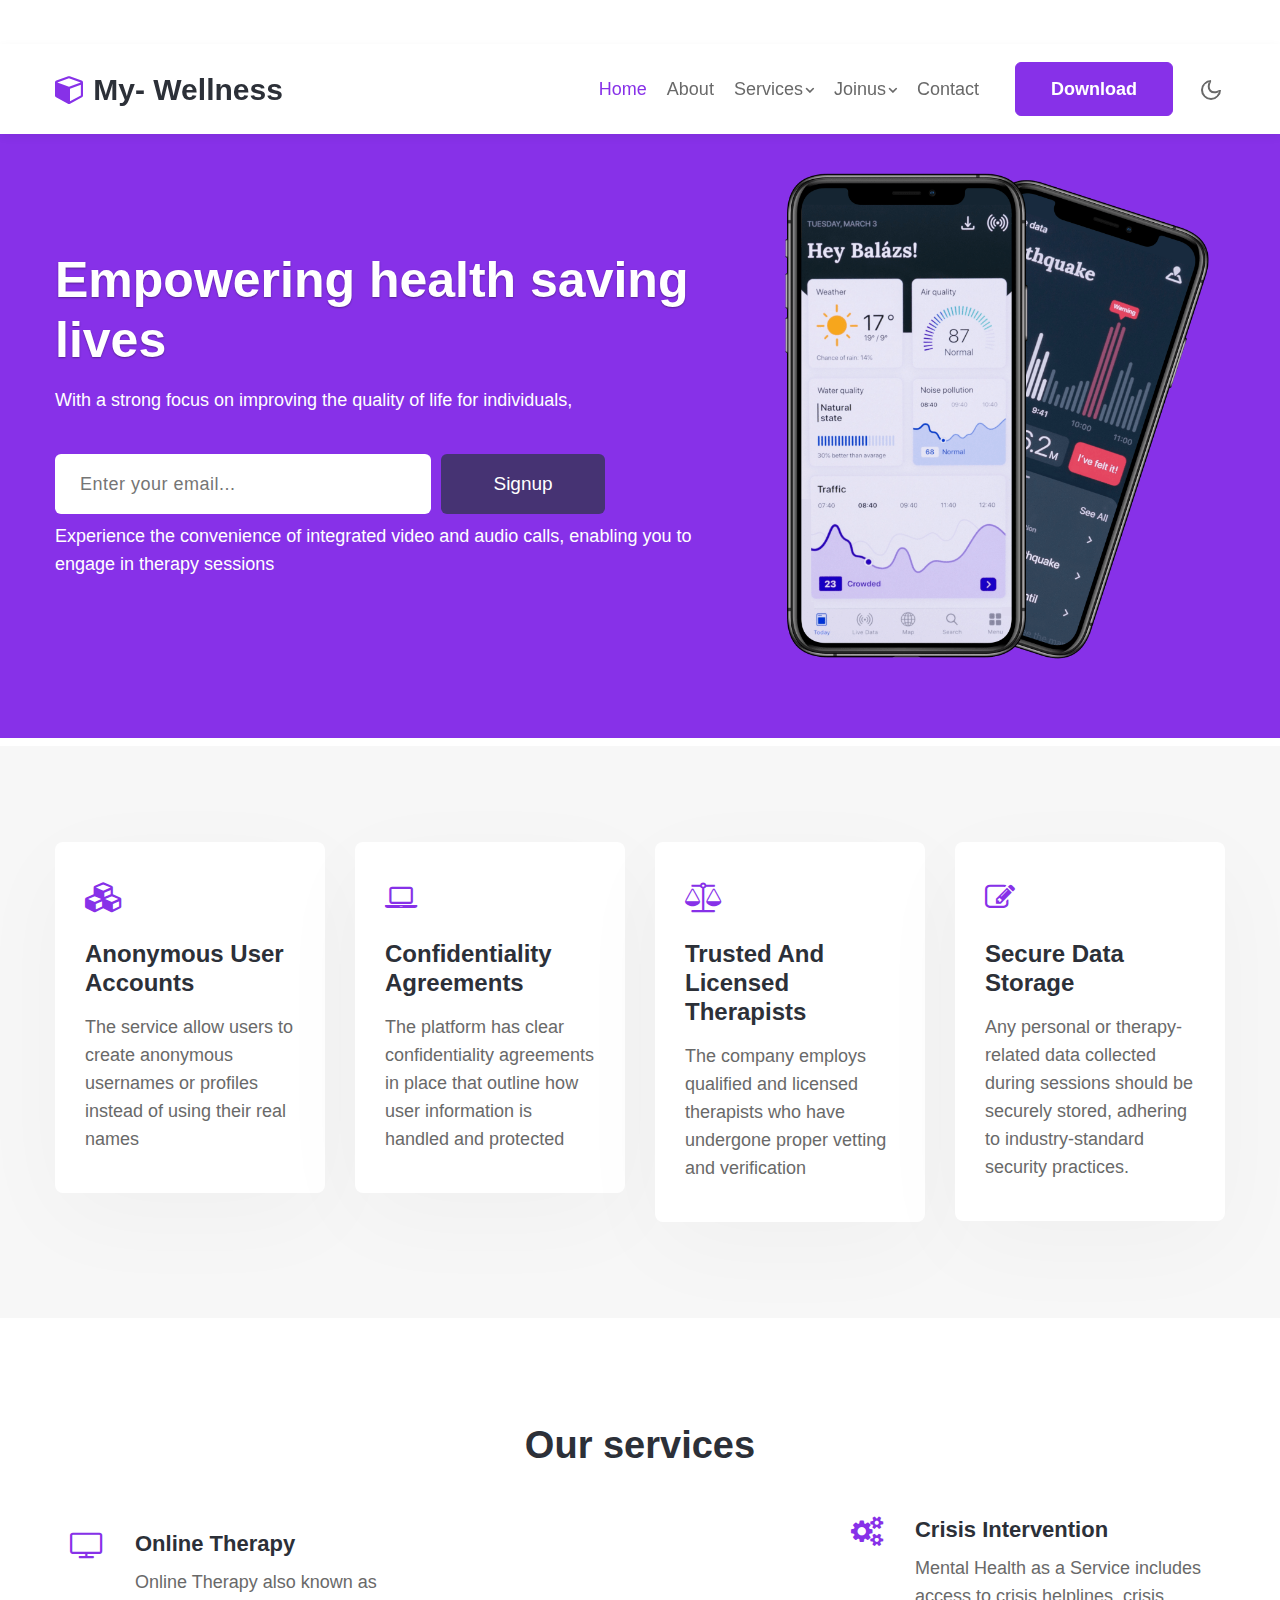
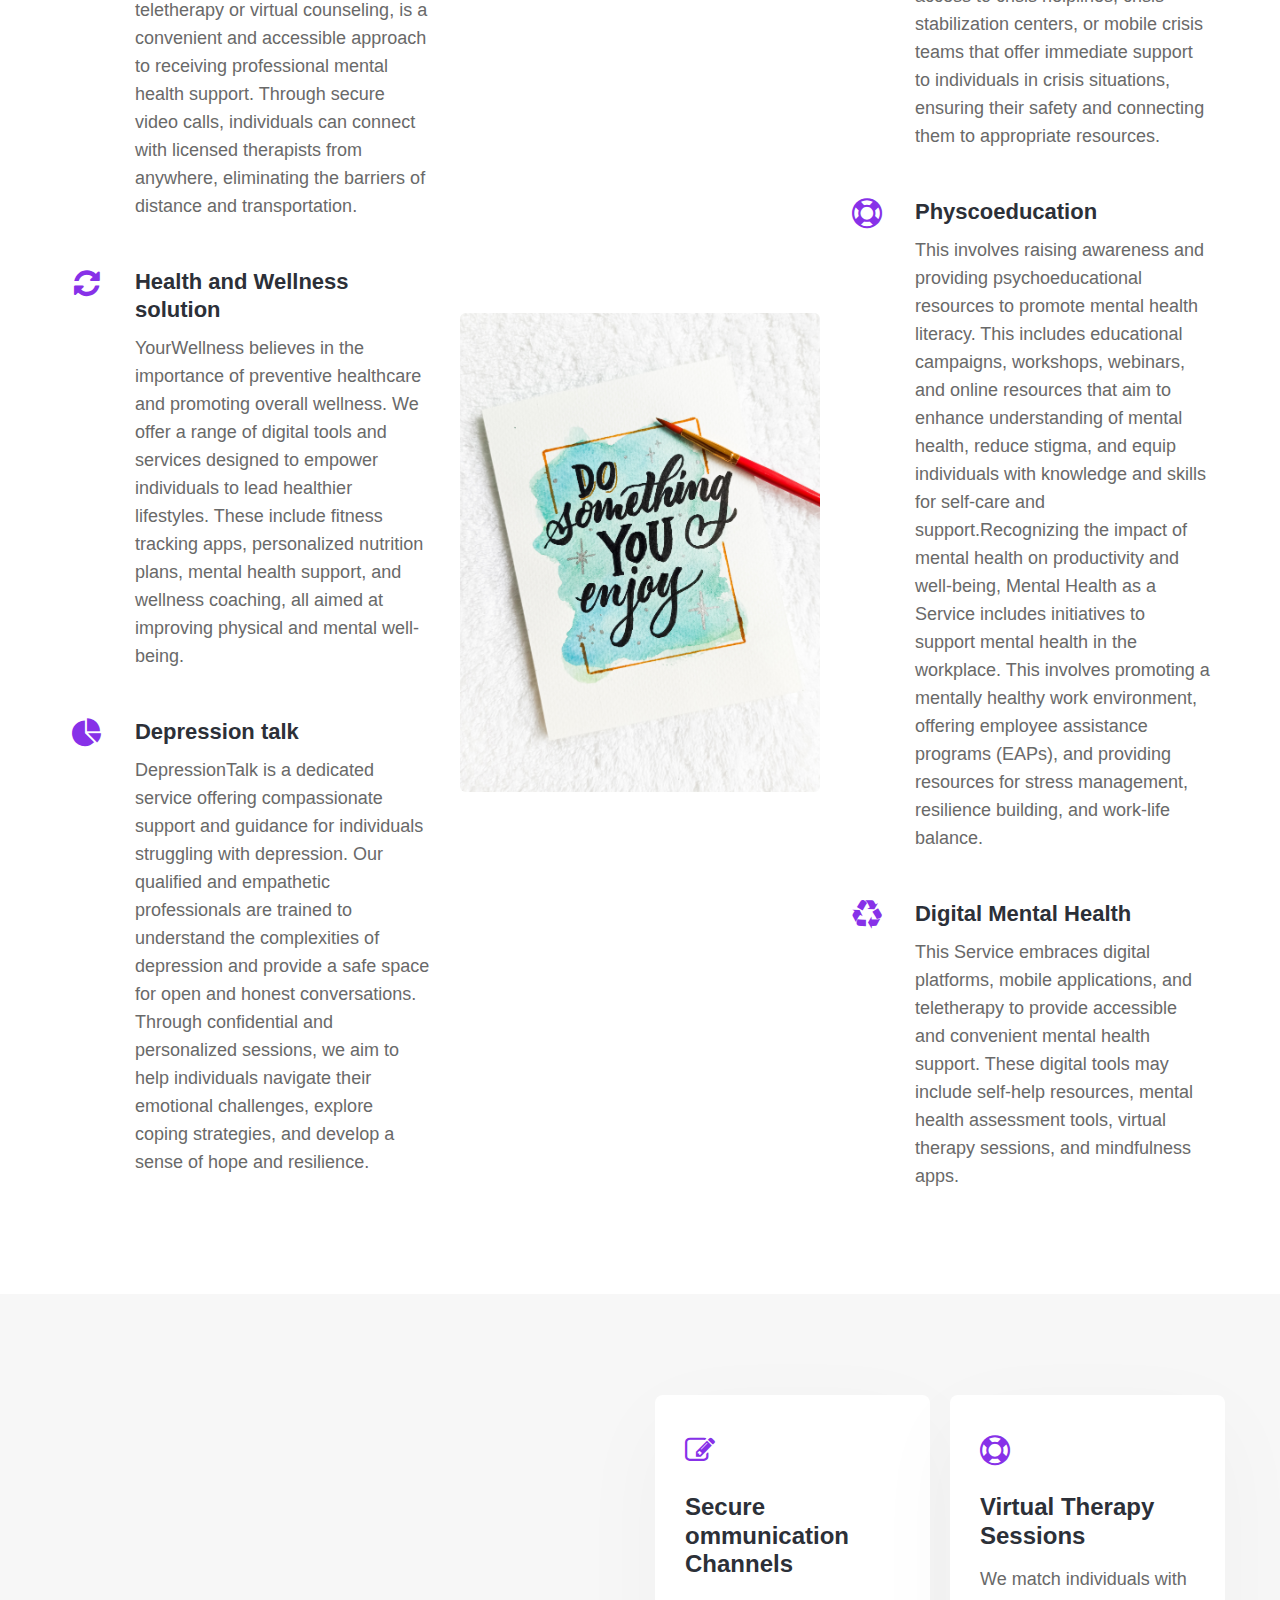
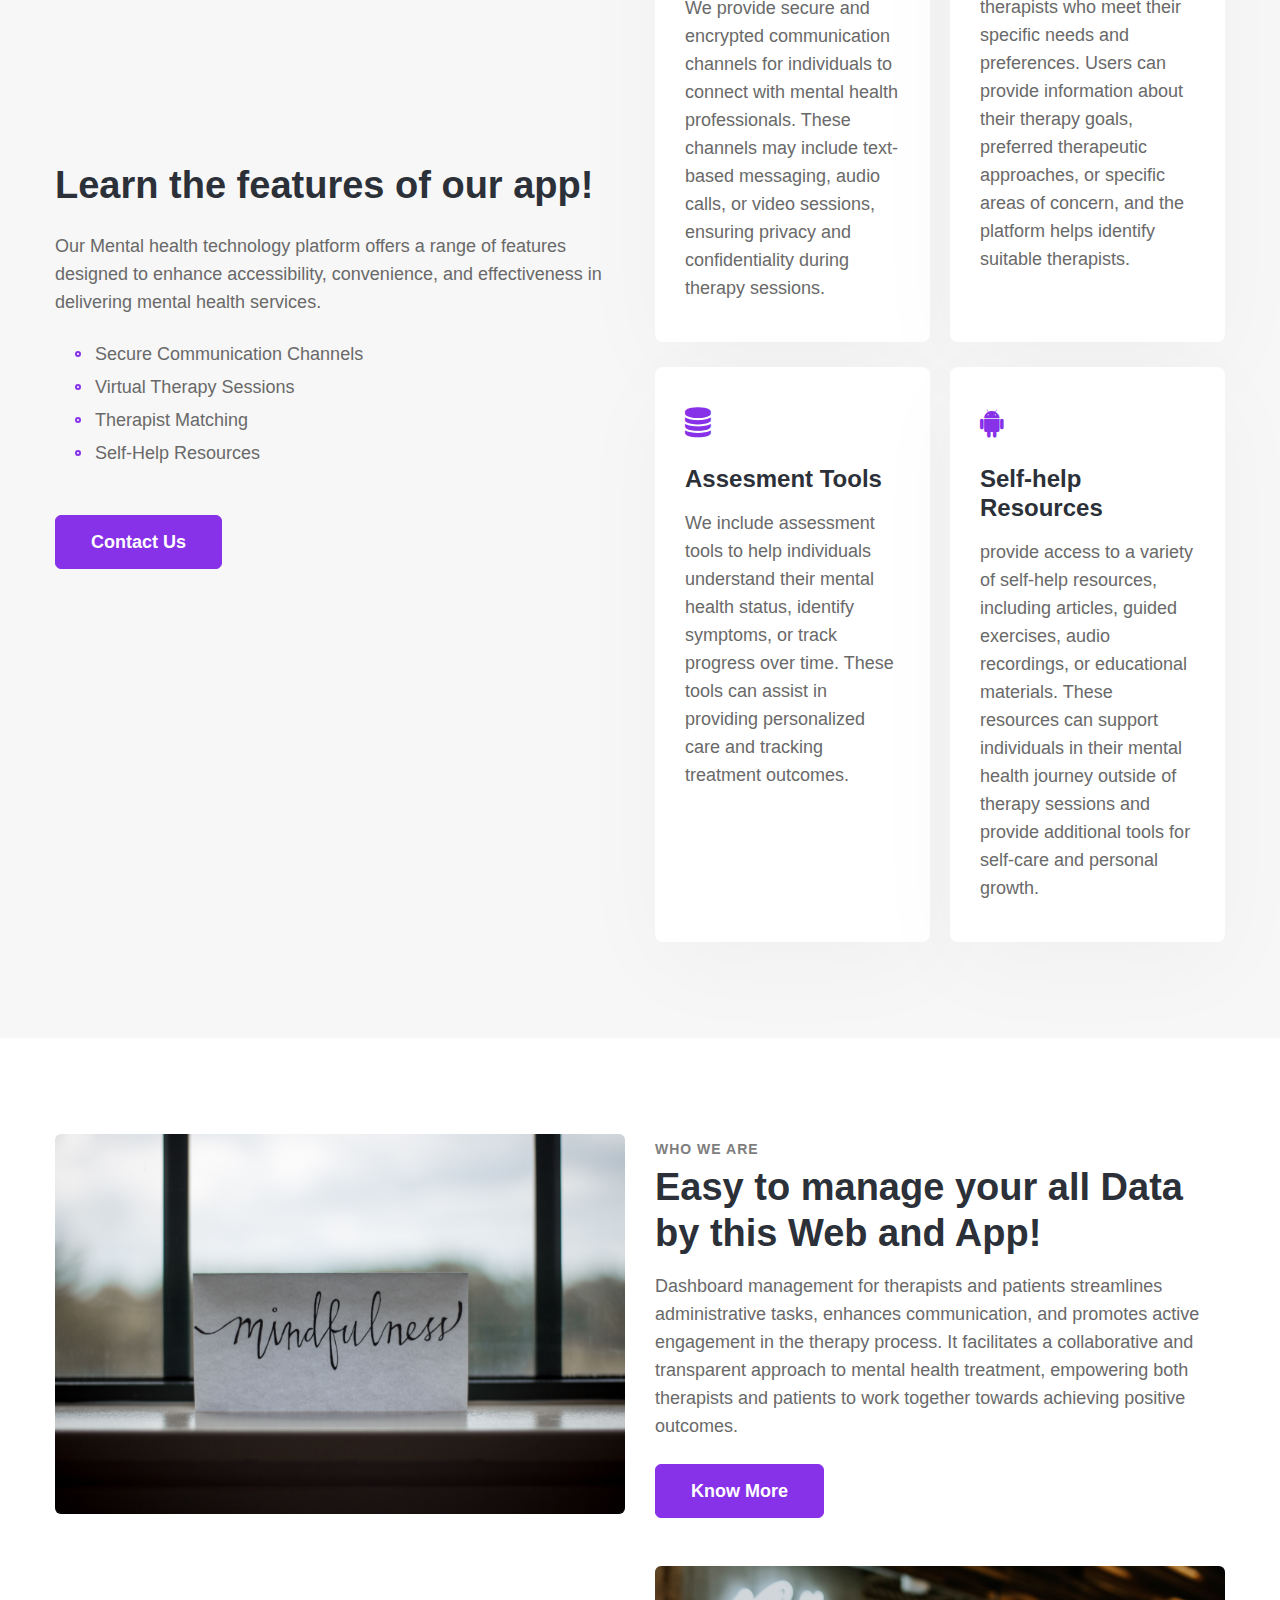
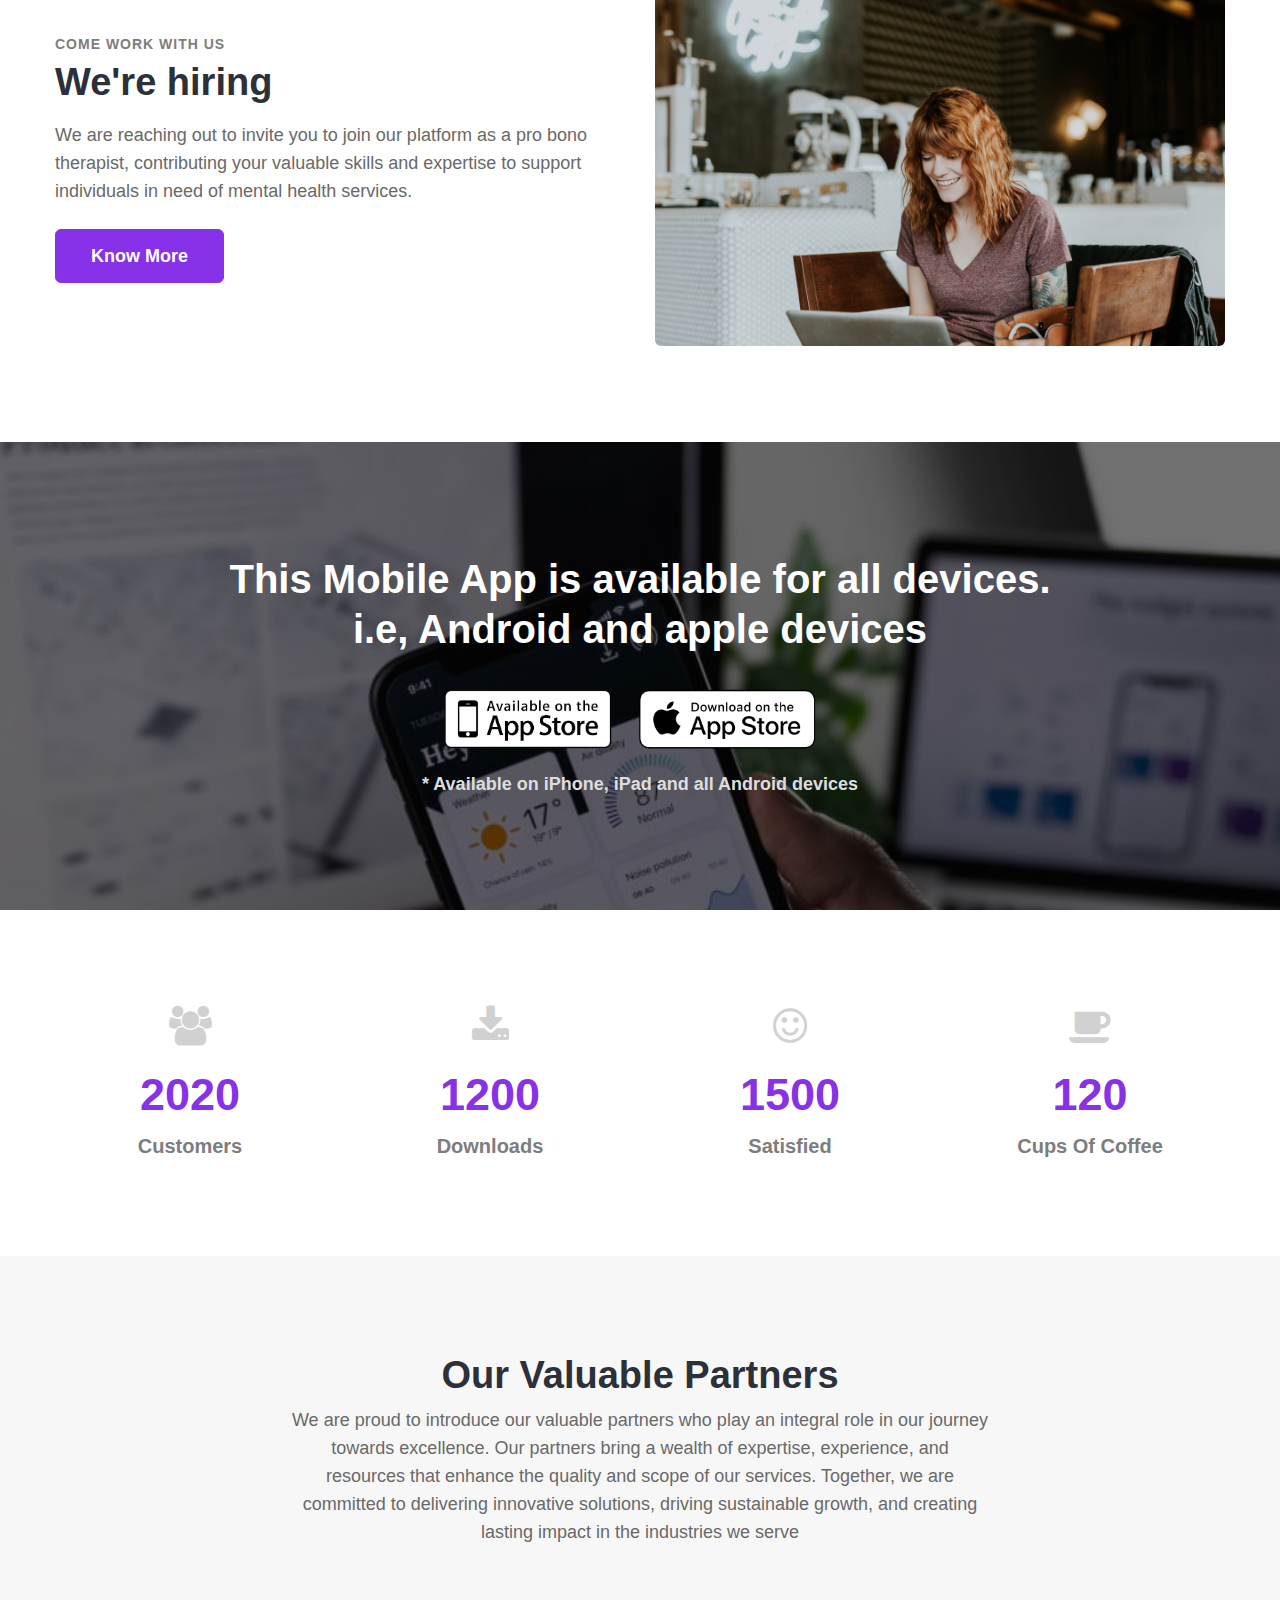
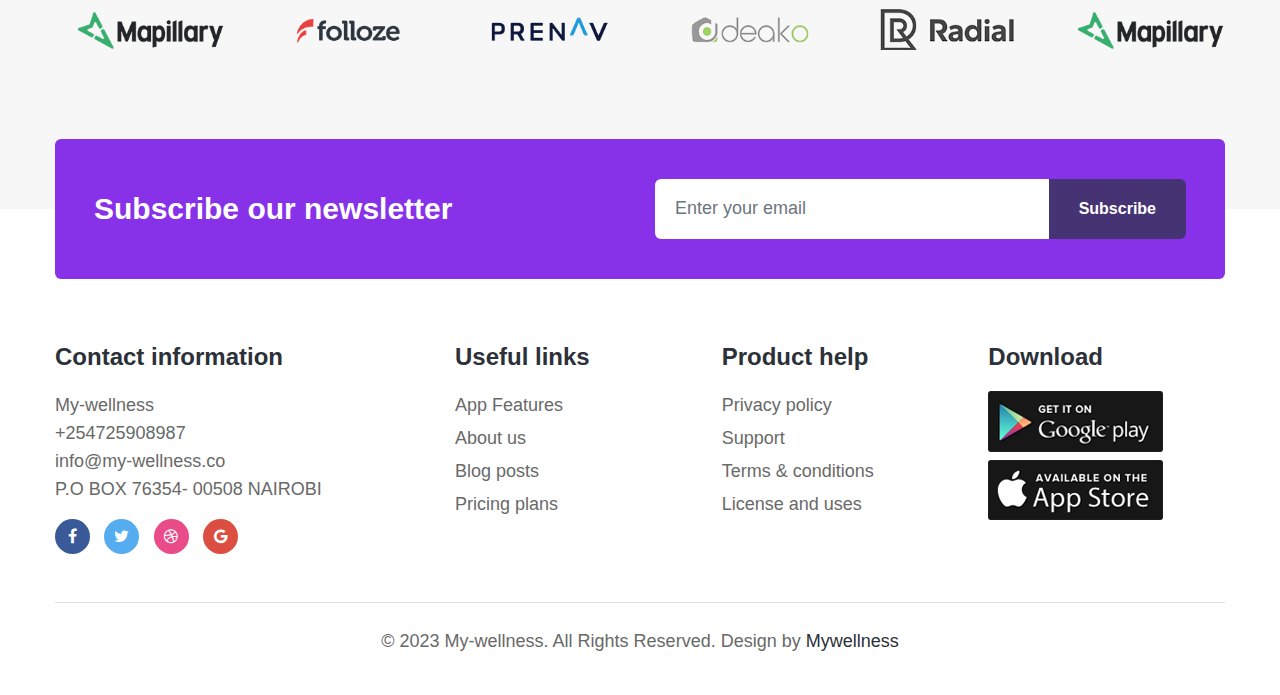
==== commit bf75c731: "changed images" ====
--- a/index.html
+++ b/index.html
@@ -513,7 +513,7 @@
         <div class="container py-lg-5 py-md-3">
             <div class="row">
                 <div class="col-lg-6">
-                    <img src="assets/images/image1.jpg" alt="" class="img-fluid radius-image">
+                    <img src="assets/images/lesly-juarez-DFtjXYd5Pto-unsplash.jpg" alt="" class="img-fluid radius-image">
                 </div>
                 <div class="col-lg-6 mt-lg-0 mt-md-5 mt-4 about-right-faq align-self">
                     <h5 class="title-small">Who we are</h5>
@@ -533,7 +533,7 @@
                     <a href="about.html" class="btn btn-style btn-primary mt-4">Know More</a>
                 </div>
                 <div class="col-lg-6 mt-md-5 mt-4">
-                    <img src="assets/images/image2.jpg" alt="" class="img-fluid radius-image">
+                    <img src="assets/images/brooke-cagle-WHWYBmtn3_0-unsplash.jpg" alt="" class="img-fluid radius-image">
                 </div>
             </div>
         </div>
--- a/assets/css/style-liberty.css
+++ b/assets/css/style-liberty.css
@@ -11924,7 +11924,7 @@
   top: 50%;
   margin-left: -40px;
   margin-top: -40px;
-  background: url(owl.video.play.png) no-repeat;
+  background: url(./assets/images/pip.jpg) no-repeat;
   cursor: pointer;
   z-index: 1;
   -webkit-backface-visibility: hidden;
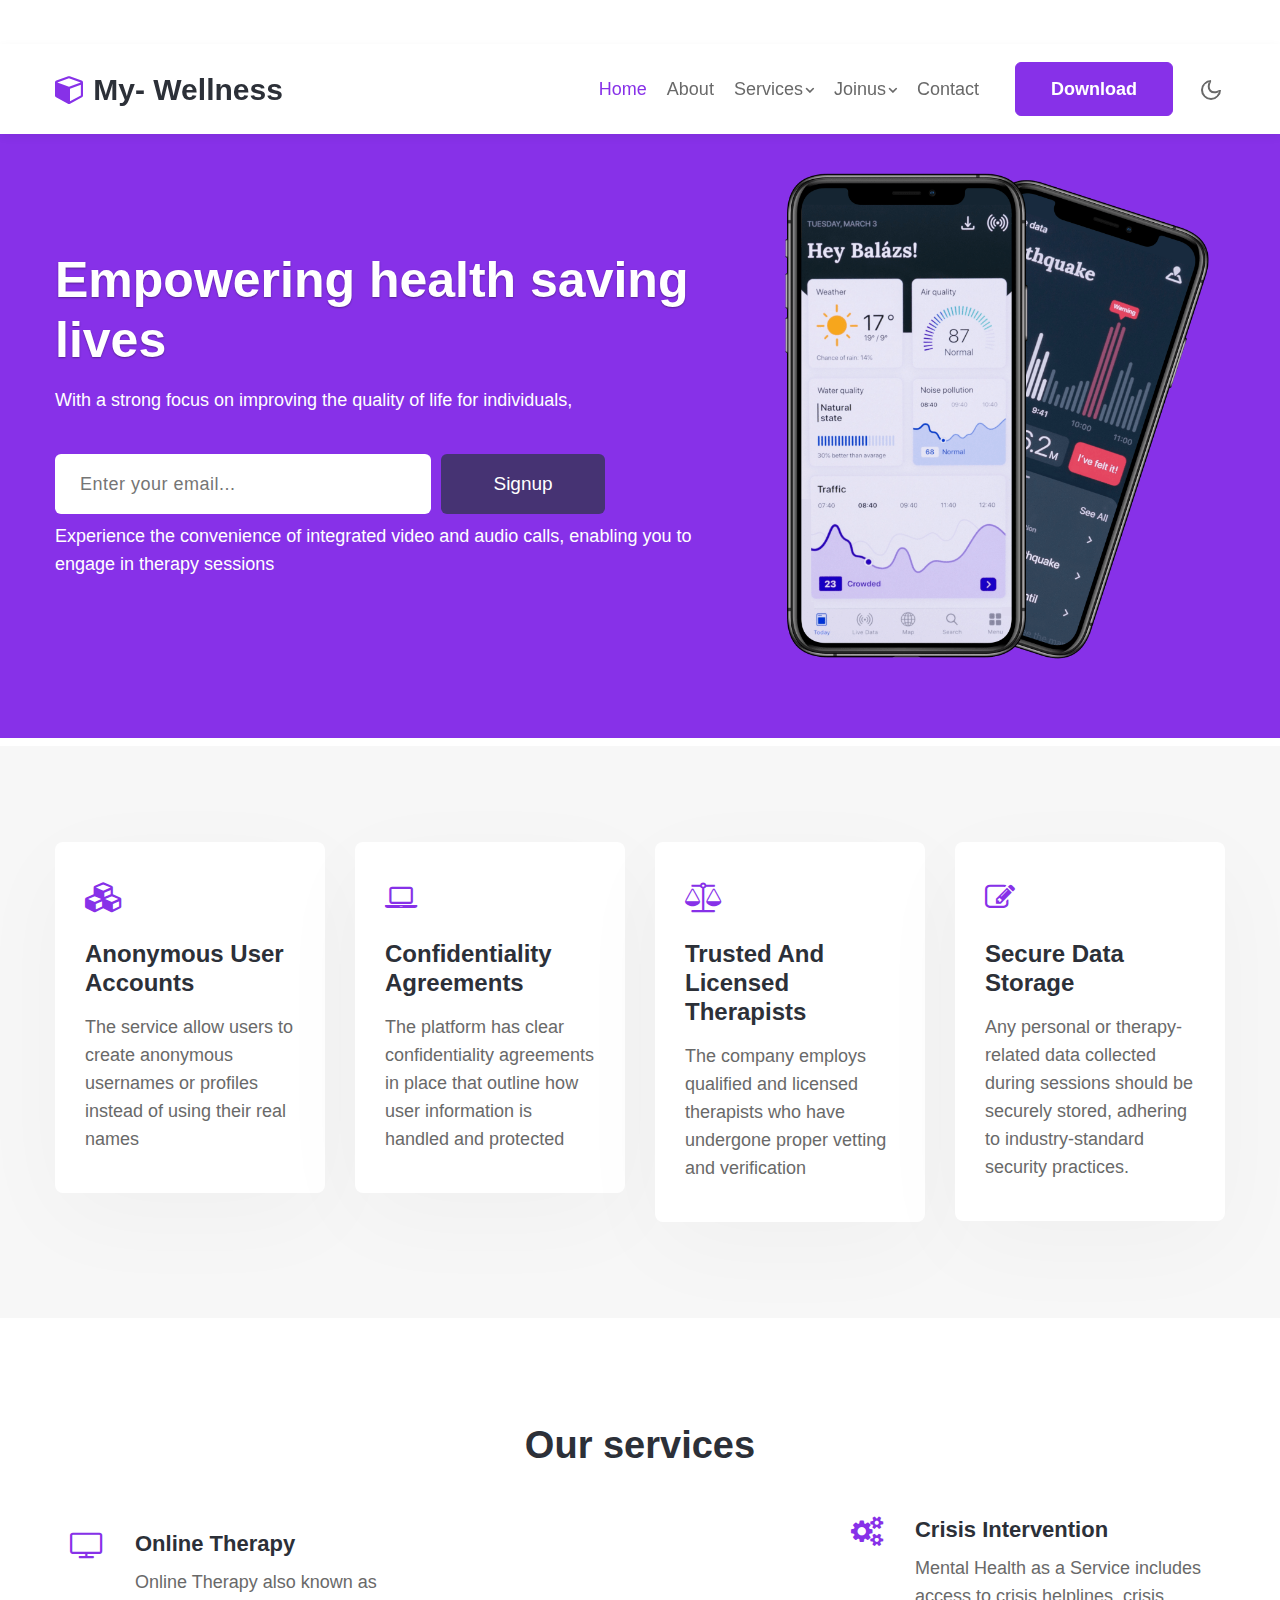
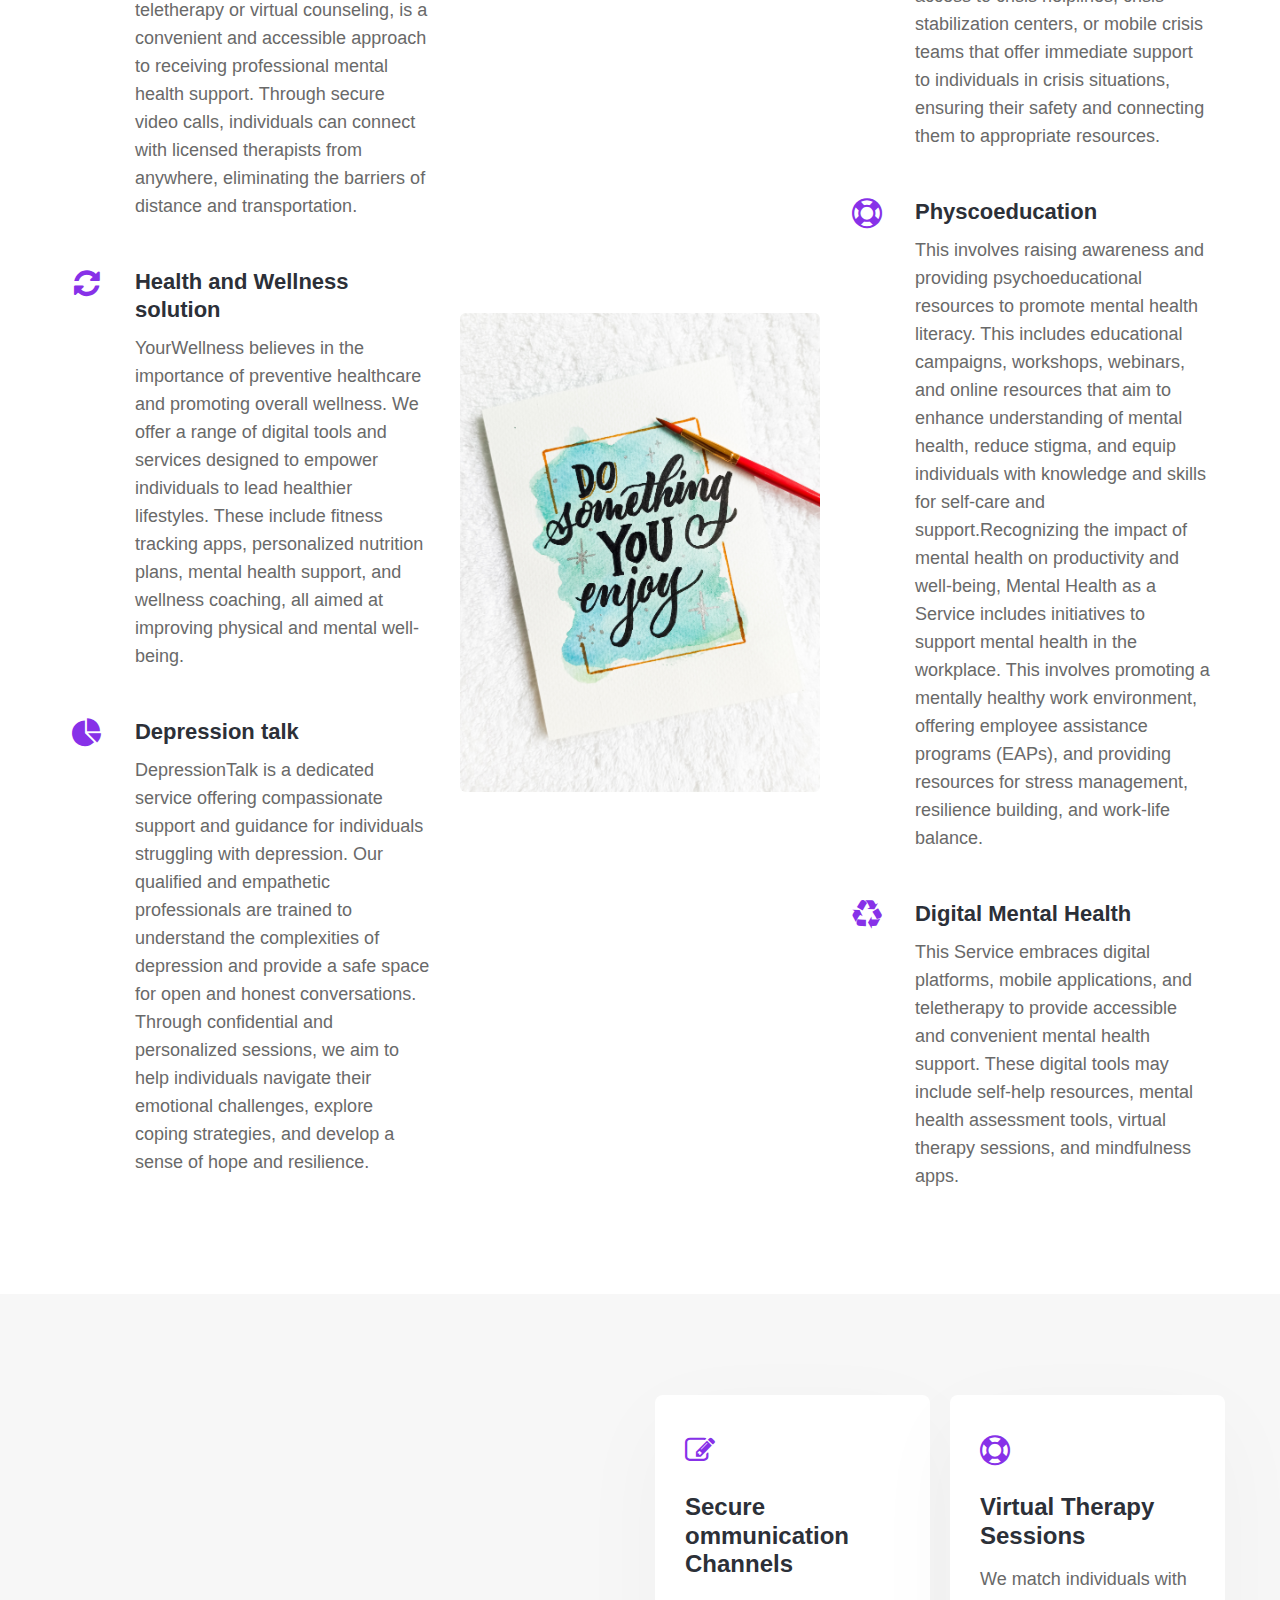
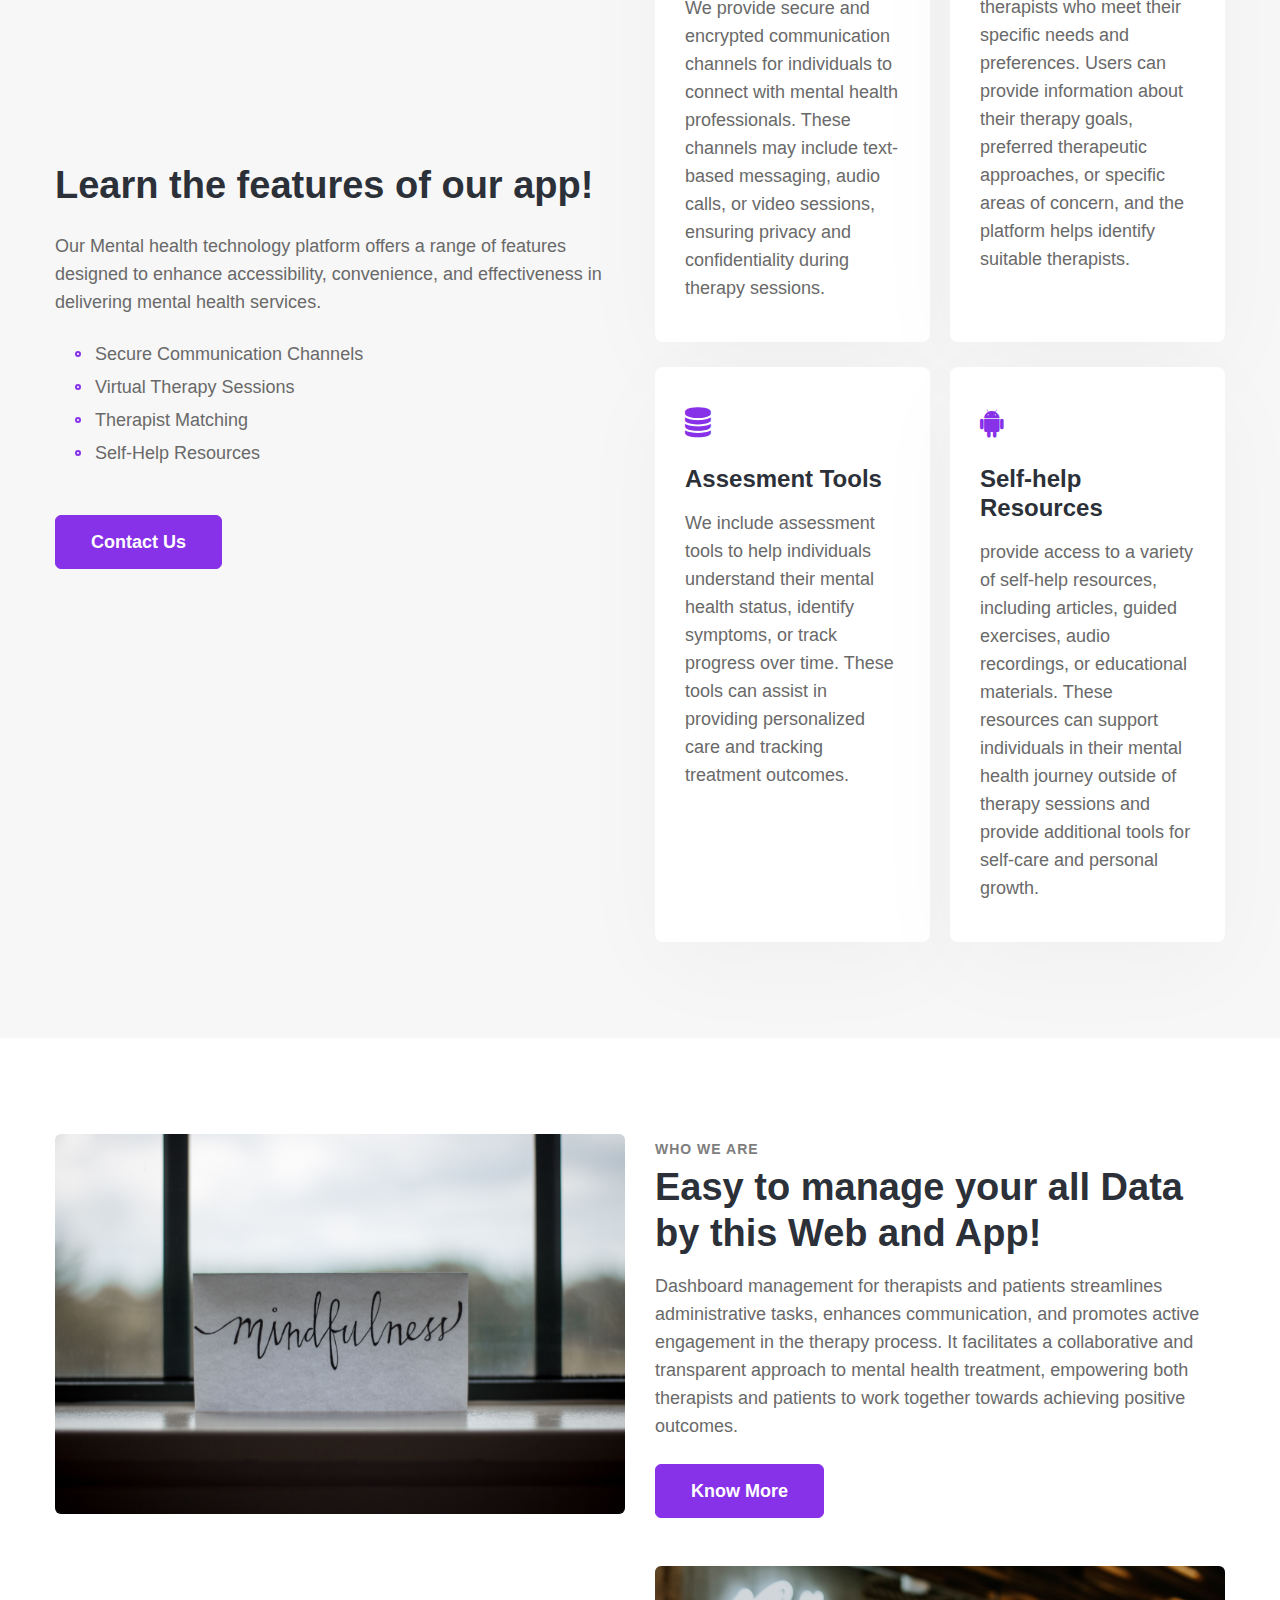
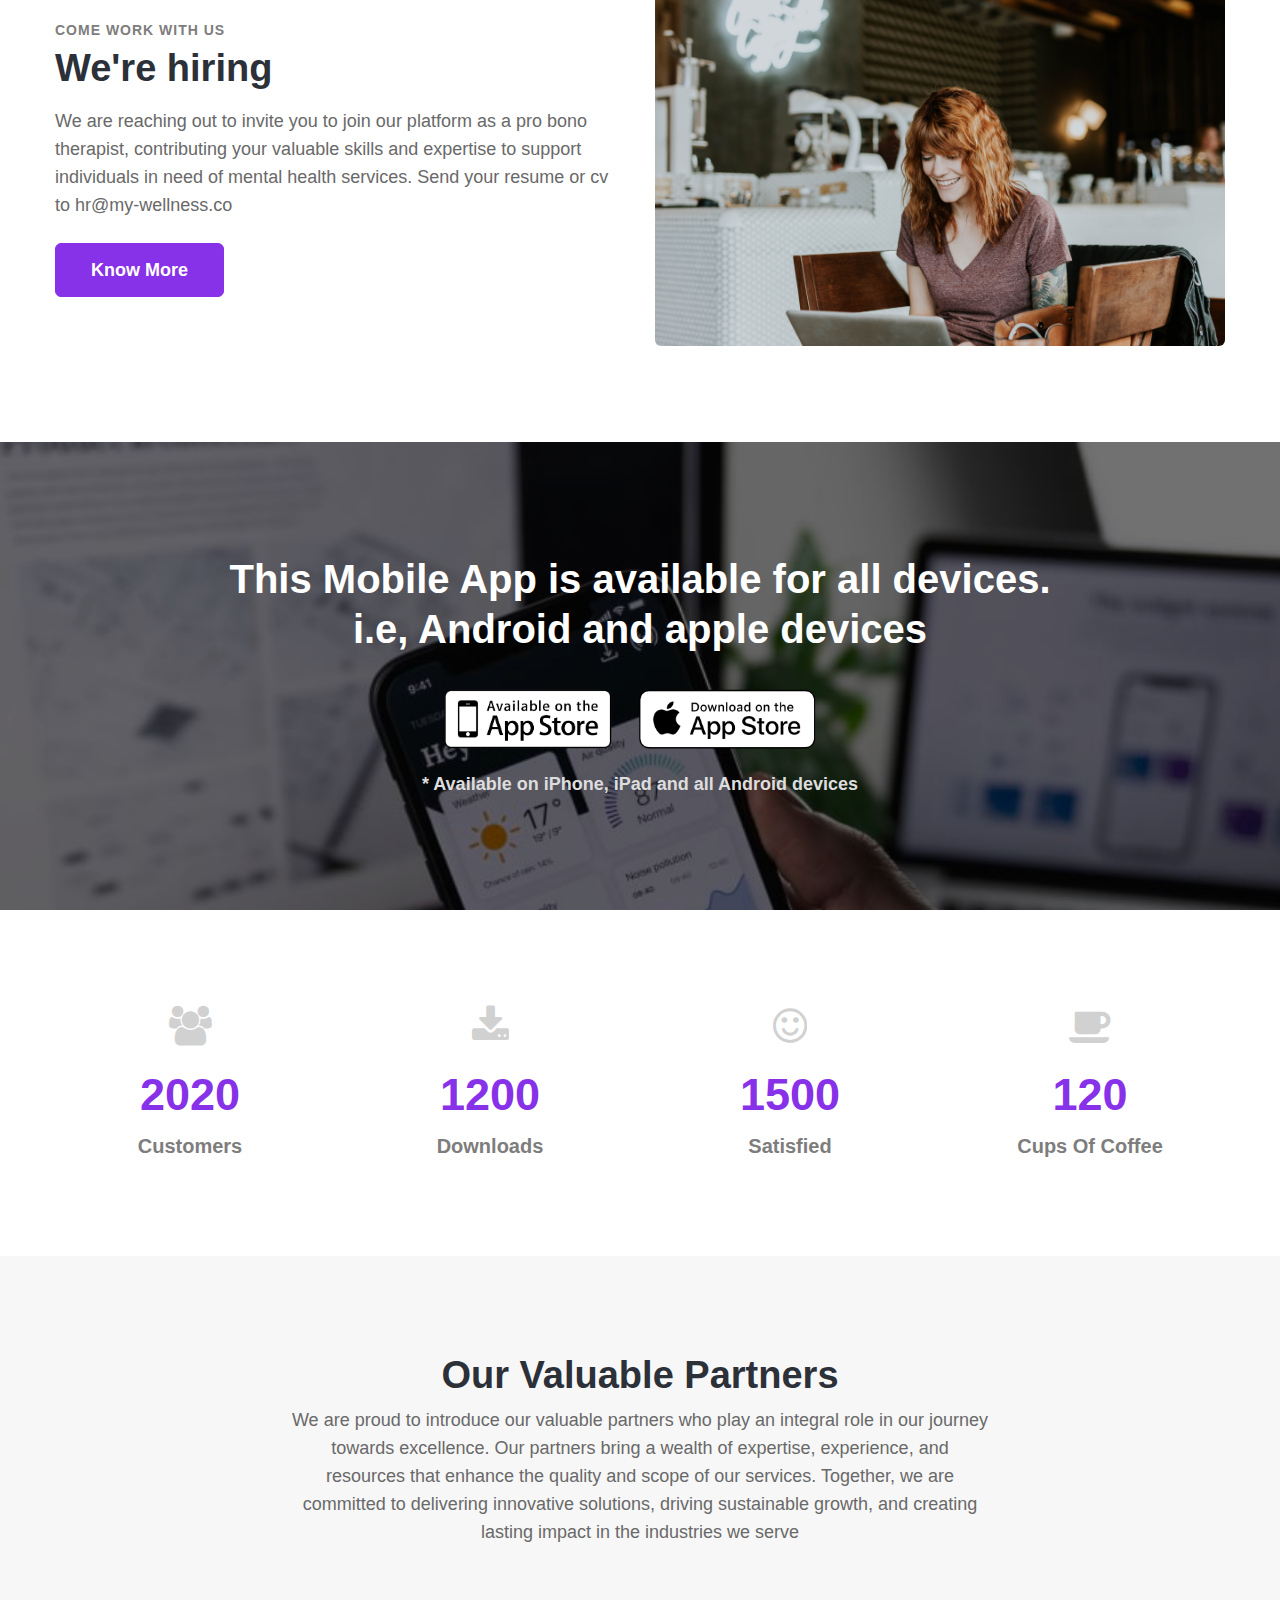
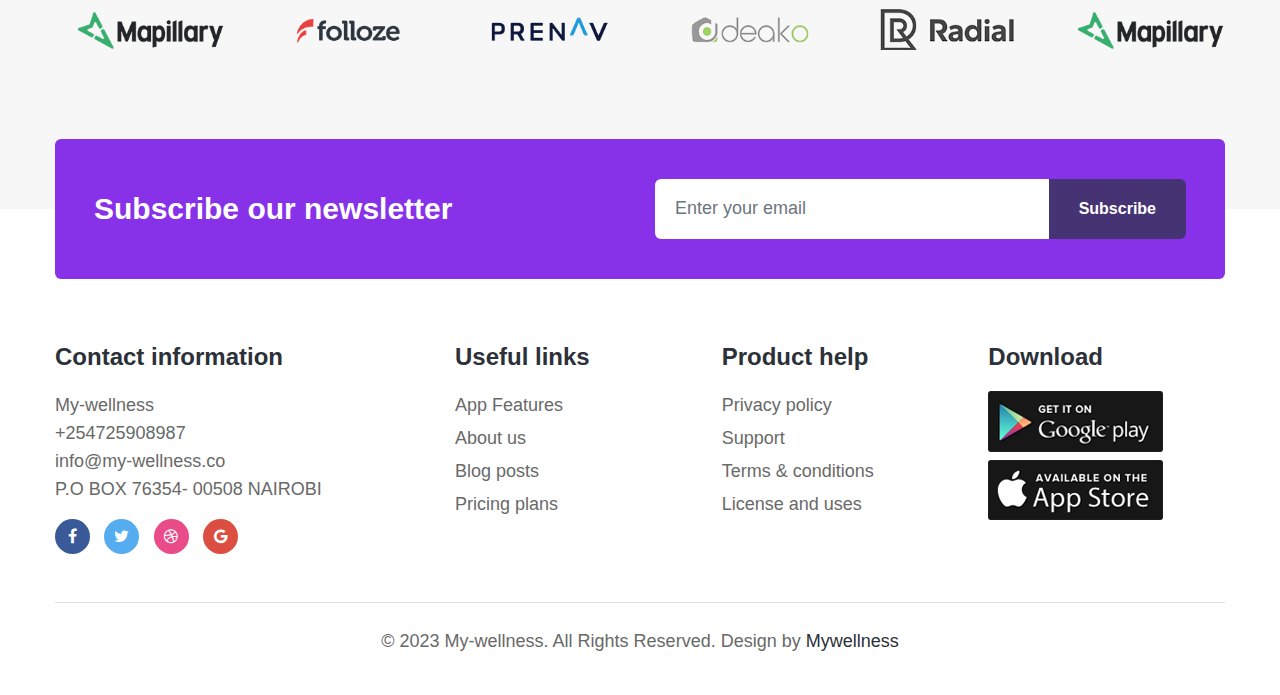
==== commit 64f10bff: "added hr email" ====
--- a/index.html
+++ b/index.html
@@ -529,7 +529,7 @@
                     <h3 class="title-big">We're hiring</h3>
                     <p class="mt-3">We are reaching out to invite you to join our platform as a pro bono 
                       therapist, contributing your valuable skills and
-                       expertise to support individuals in need of mental health services.</p>
+                       expertise to support individuals in need of mental health services. Send your resume or cv to hr@my-wellness.co</p>
                     <a href="about.html" class="btn btn-style btn-primary mt-4">Know More</a>
                 </div>
                 <div class="col-lg-6 mt-md-5 mt-4">
